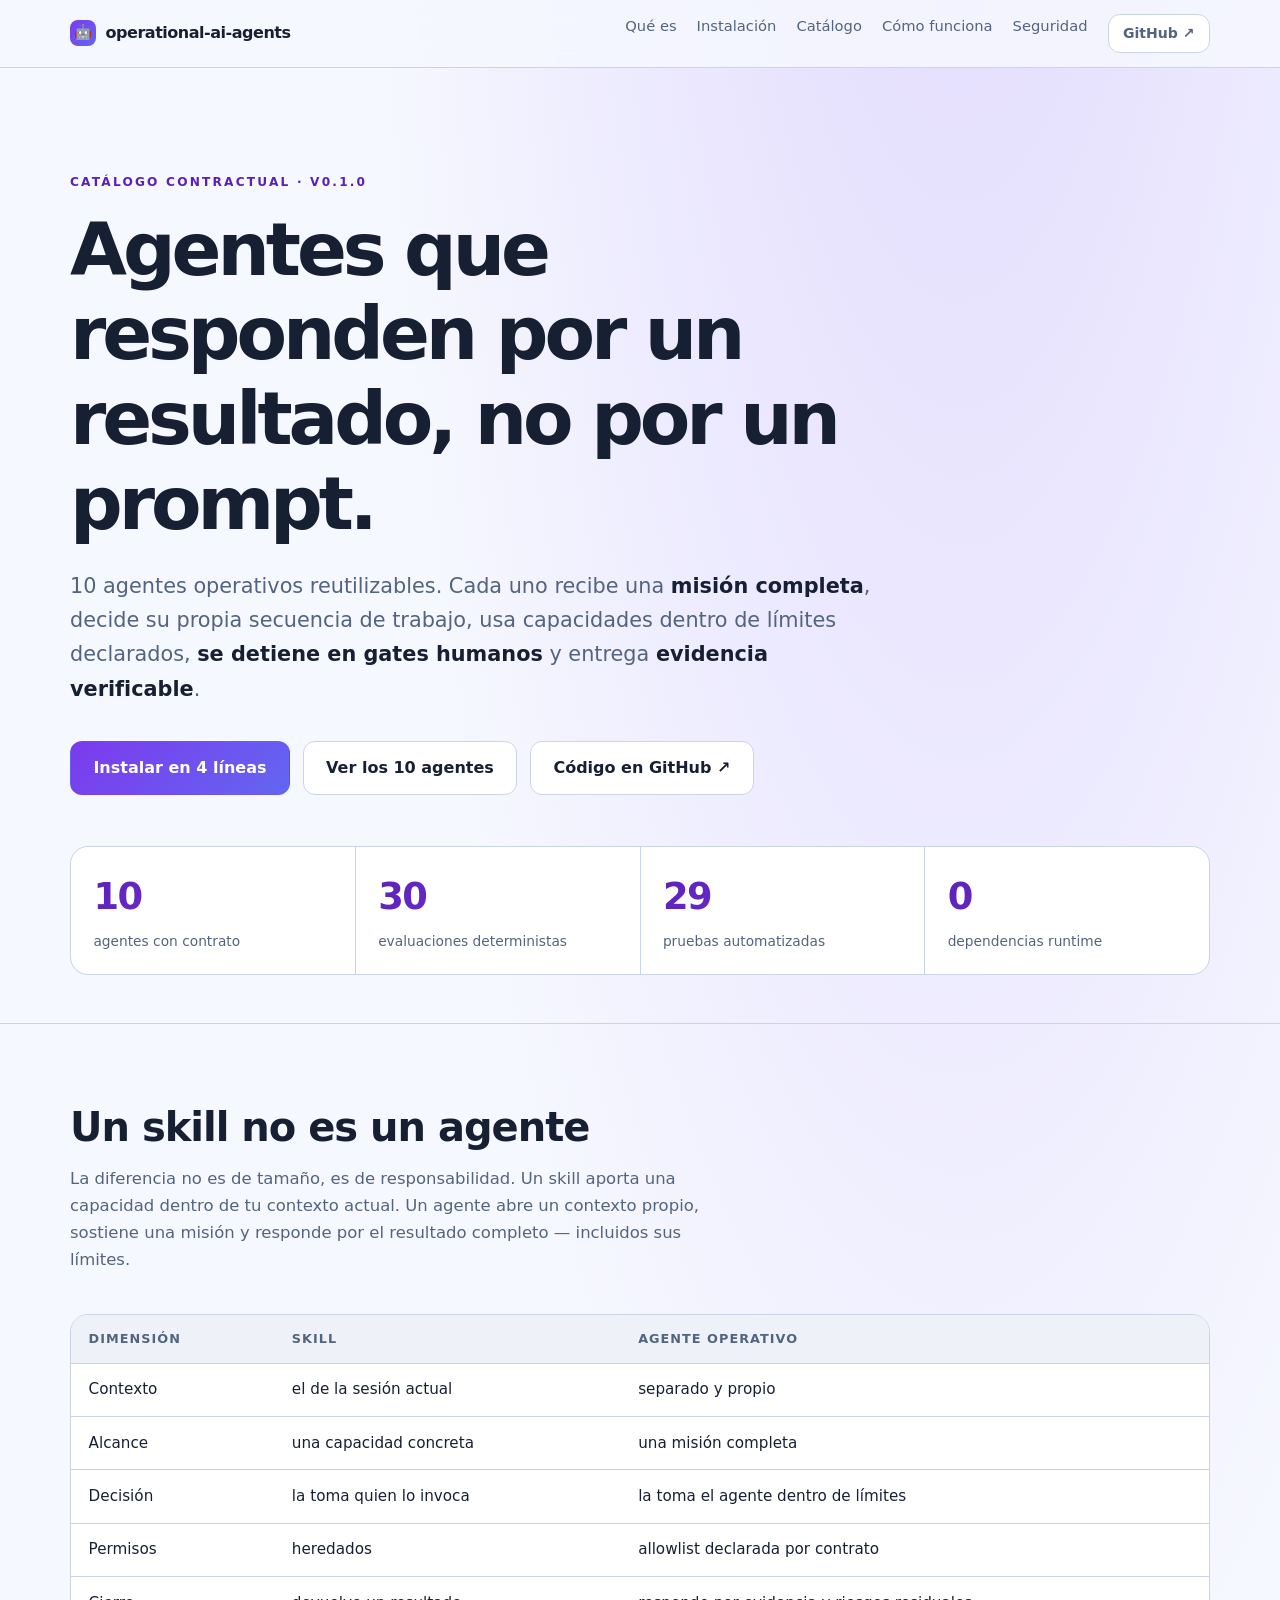
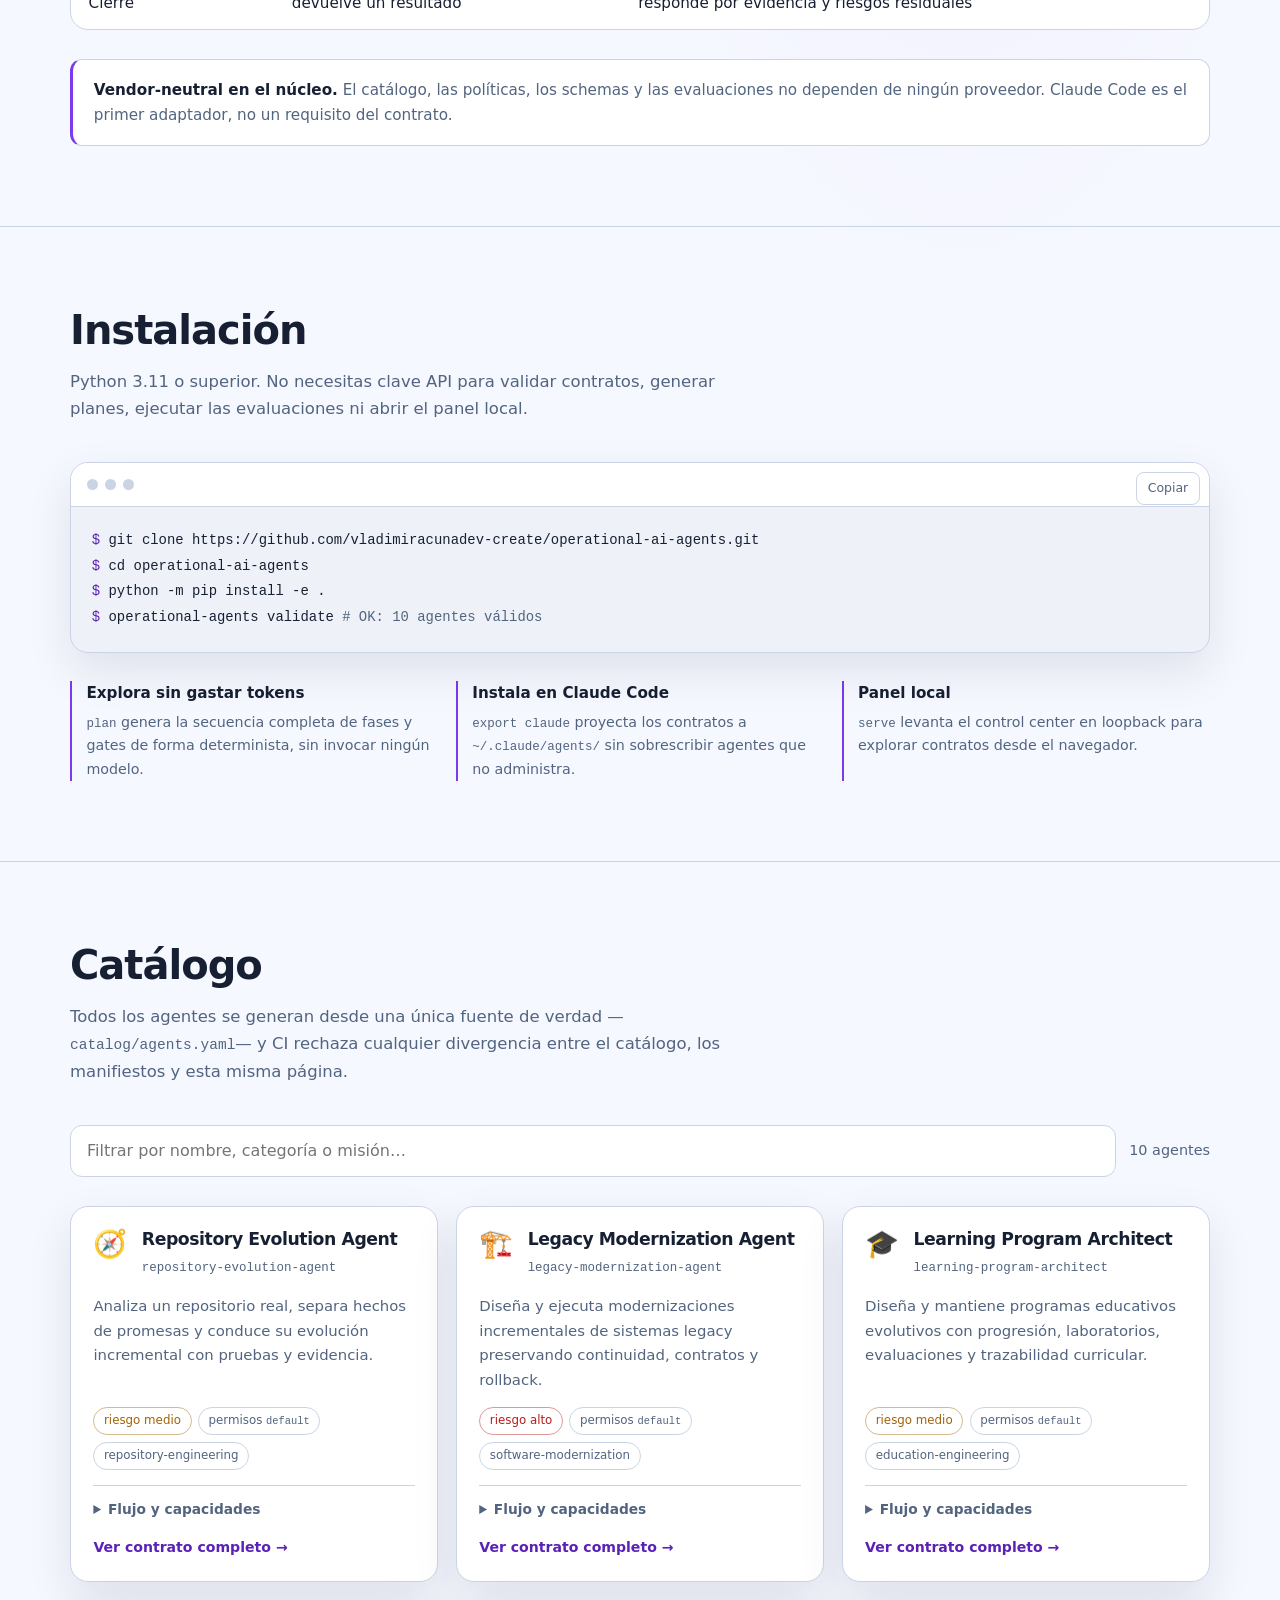
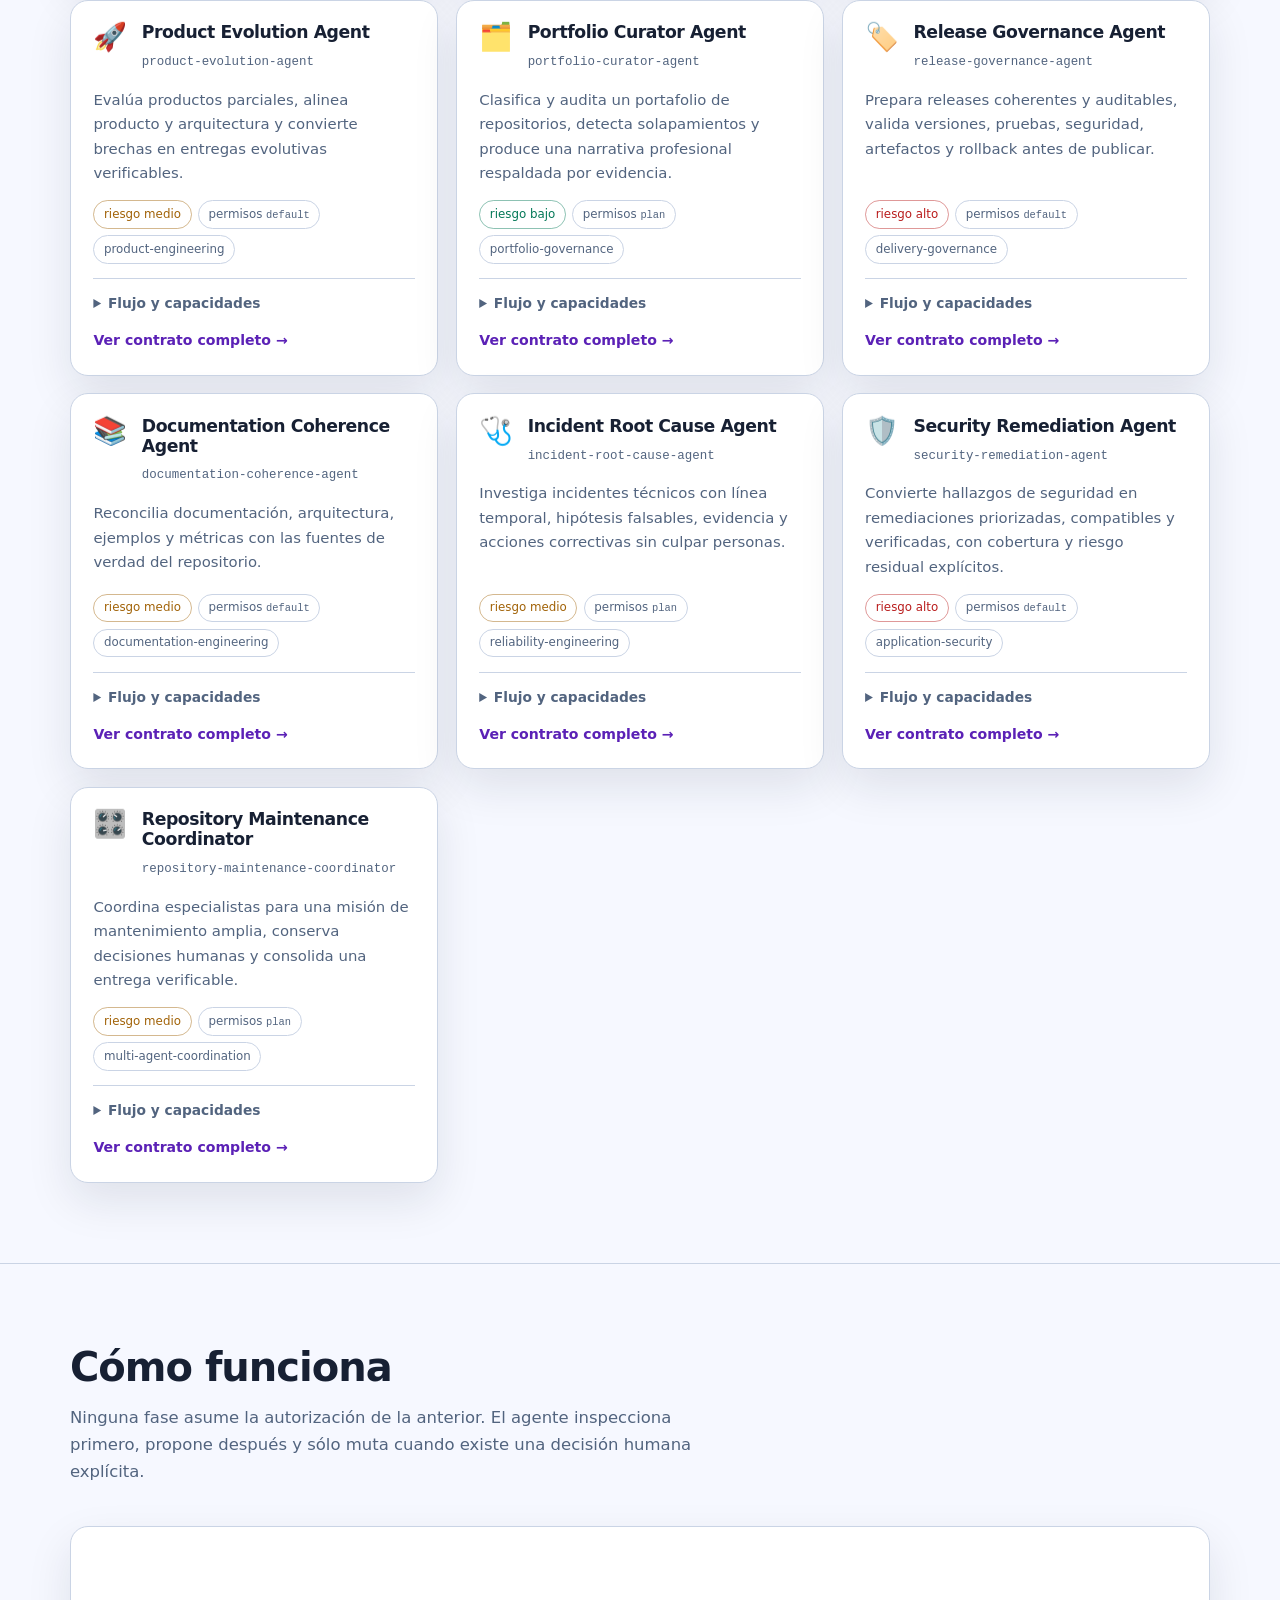
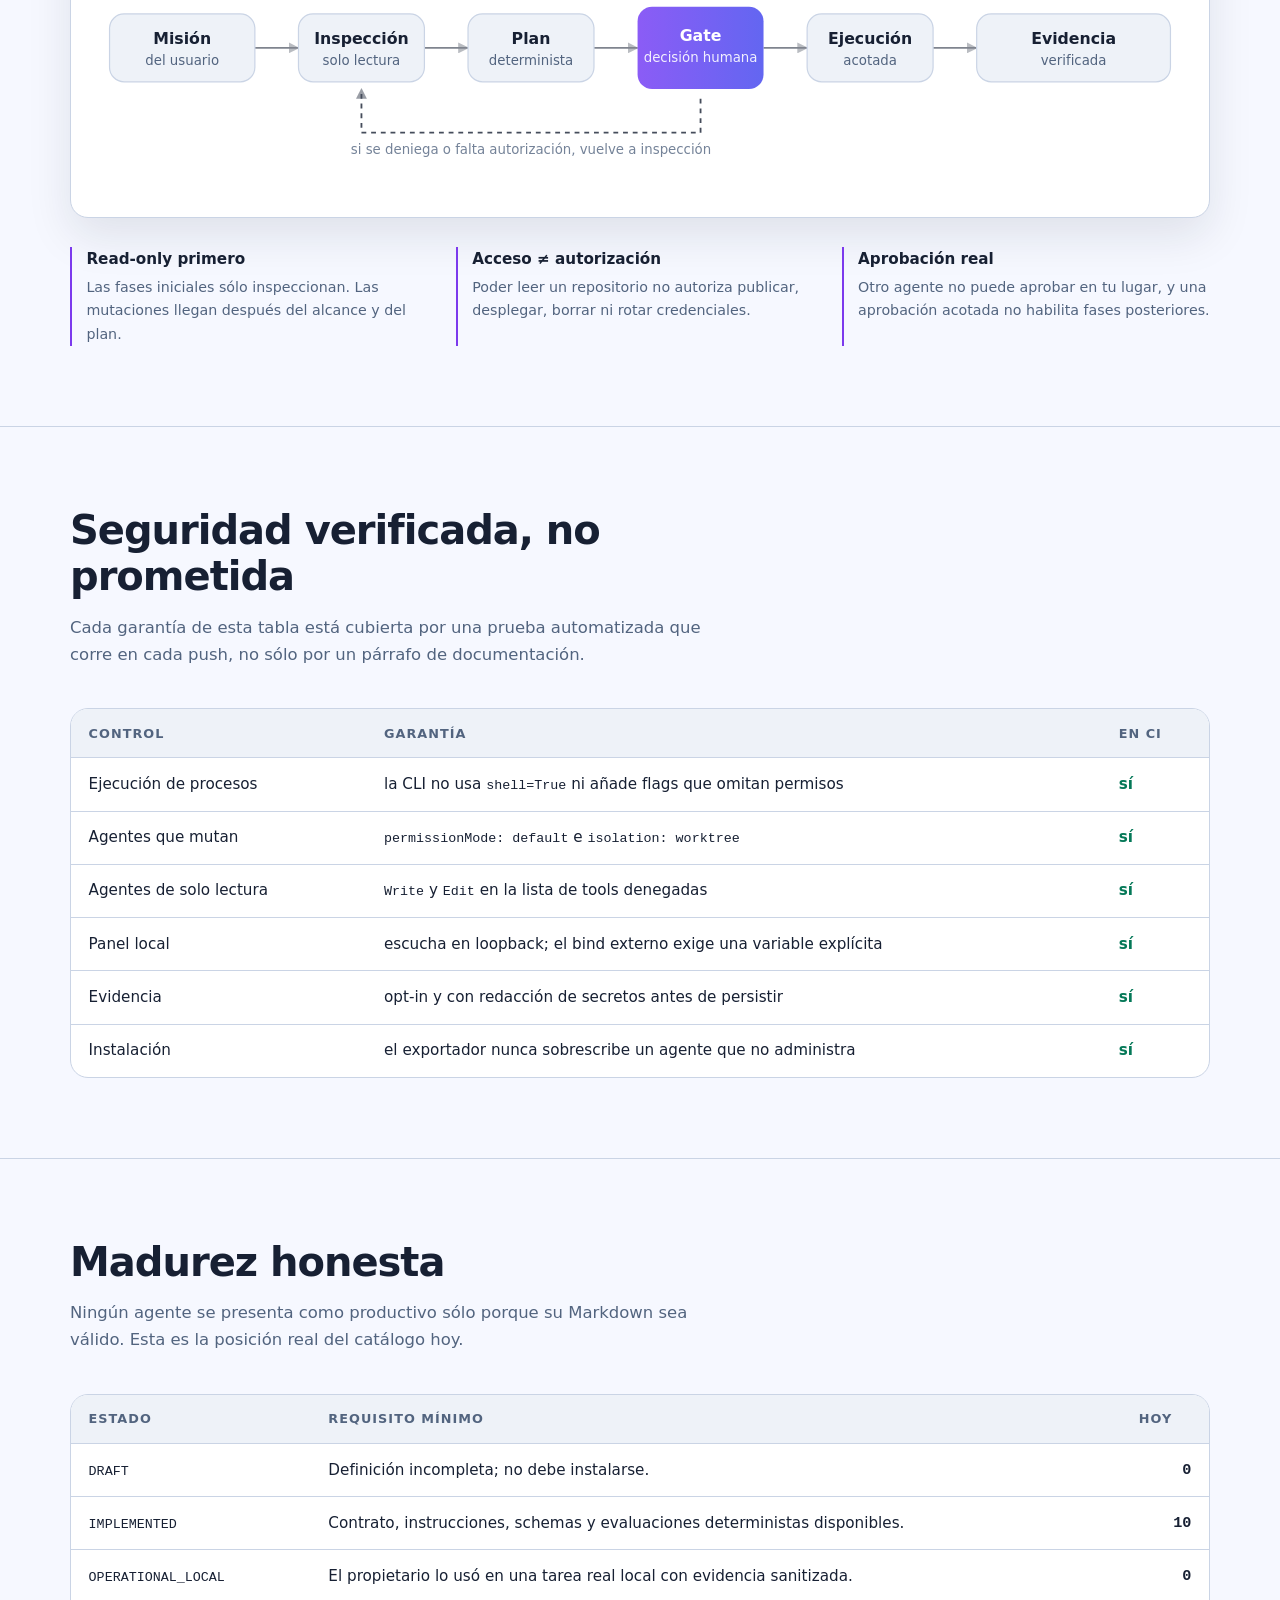
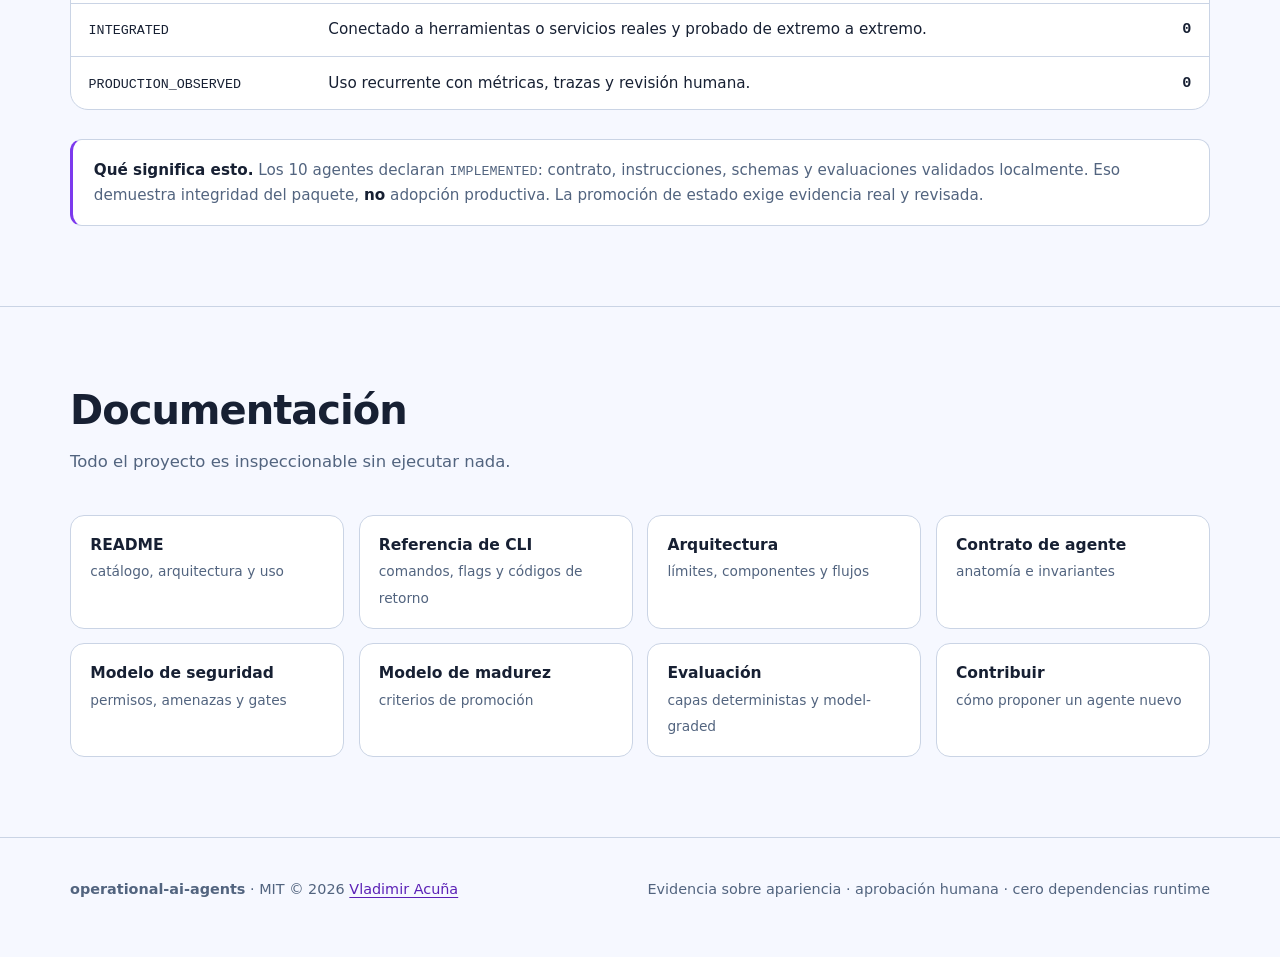
==== site/index.html @ 42898a73 "feat: landing page generada desde el catálogo y publicada en Pages La página se deriva de catalog/ag" ====
<!doctype html>
<html lang="es">
<head>
<meta charset="utf-8">
<meta name="viewport" content="width=device-width,initial-scale=1">
<meta name="color-scheme" content="dark light">
<title>Operational AI Agents · agentes operativos con evidencia verificable</title>
<meta name="description" content="Colección de 10 agentes operativos reutilizables: reciben una misión completa, respetan gates humanos y entregan evidencia verificable. Contratos versionados y adaptador para Claude Code.">
<link rel="canonical" href="https://vladimiracunadev-create.github.io/operational-ai-agents/">
<link rel="icon" href="data:image/svg+xml,%3Csvg xmlns='http://www.w3.org/2000/svg' viewBox='0 0 32 32'%3E%3Crect width='32' height='32' rx='8' fill='%238b5cf6'/%3E%3Crect x='8' y='11' width='16' height='12' rx='3' fill='%23fff'/%3E%3Ccircle cx='13' cy='17' r='1.8' fill='%238b5cf6'/%3E%3Ccircle cx='19' cy='17' r='1.8' fill='%238b5cf6'/%3E%3Crect x='15' y='6' width='2' height='5' rx='1' fill='%23fff'/%3E%3C/svg%3E">
<meta property="og:type" content="website">
<meta property="og:title" content="Operational AI Agents">
<meta property="og:description" content="10 agentes operativos que reciben una misión completa, respetan gates humanos y entregan evidencia verificable.">
<meta property="og:url" content="https://vladimiracunadev-create.github.io/operational-ai-agents/">
<meta name="twitter:card" content="summary_large_image">
<!-- Página generada por `operational-agents sync` desde catalog/agents.yaml. No editar a mano. -->
<style>
*,*::before,*::after{box-sizing:border-box}
:root{
  --bg:#07101f; --bg-soft:#0b1527; --panel:#111c31; --line:#2a3c5c;
  --text:#e8ecf5; --muted:#9badc8; --accent:#8b5cf6; --accent-soft:#c4b5fd;
  --ok:#34d399; --warn:#fbbf24; --danger:#f87171;
  --radius:18px; --shadow:0 20px 55px rgba(0,0,0,.28);
  --font:Inter,ui-sans-serif,system-ui,-apple-system,"Segoe UI",Roboto,sans-serif;
  --mono:ui-monospace,SFMono-Regular,"SF Mono",Menlo,Consolas,monospace;
}
@media (prefers-color-scheme:light){
  :root{
    --bg:#f6f8ff; --bg-soft:#eef2f8; --panel:#fff; --line:#cad4e5;
    --text:#172033; --muted:#52647f; --accent:#7c3aed; --accent-soft:#5b21b6;
    --ok:#047857; --warn:#a16207; --danger:#b91c1c;
    --shadow:0 18px 45px rgba(23,32,51,.10);
  }
}
html{scroll-behavior:smooth}
body{
  margin:0; font-family:var(--font); color:var(--text); line-height:1.65;
  background:radial-gradient(ellipse 80% 60% at 75% -10%,rgba(139,92,246,.22),transparent 60%),var(--bg);
  -webkit-font-smoothing:antialiased;
}
.wrap{width:min(1140px,92vw);margin-inline:auto}
a{color:var(--accent-soft);text-decoration-thickness:1px;text-underline-offset:3px}
code{font-family:var(--mono);font-size:.88em}
h1,h2,h3{line-height:1.15;letter-spacing:-.025em;margin:0}
:focus-visible{outline:2px solid var(--accent);outline-offset:3px;border-radius:6px}
.skip{position:absolute;left:-9999px}
.skip:focus{left:1rem;top:1rem;z-index:99;background:var(--panel);padding:.7rem 1rem;border-radius:10px;border:1px solid var(--line)}

/* ---------- nav ---------- */
.nav{position:sticky;top:0;z-index:20;backdrop-filter:blur(12px);
  background:color-mix(in srgb,var(--bg) 82%,transparent);border-bottom:1px solid var(--line)}
.nav__in{display:flex;align-items:center;gap:1.5rem;padding:.85rem 0}
.nav__brand{display:flex;align-items:center;gap:.6rem;font-weight:800;letter-spacing:-.03em;color:var(--text);text-decoration:none}
.nav__dot{width:26px;height:26px;border-radius:8px;background:linear-gradient(135deg,var(--accent),#6366f1);
  display:grid;place-items:center;font-size:.9rem}
.nav__links{display:flex;gap:1.25rem;margin-left:auto;font-size:.92rem;flex-wrap:wrap}
.nav__links a{color:var(--muted);text-decoration:none}
.nav__links a:hover{color:var(--text)}
@media(max-width:720px){.nav__links a:not(.btn--sm){display:none}}

/* ---------- hero ---------- */
.hero{padding:clamp(3rem,9vw,6.5rem) 0 3rem}
.eyebrow{color:var(--accent-soft);font-weight:800;letter-spacing:.18em;font-size:.76rem;text-transform:uppercase;margin:0 0 1rem}
.hero h1{font-size:clamp(2.4rem,6.5vw,4.6rem);font-weight:850;letter-spacing:-.055em;max-width:16ch}
.hero__lead{font-size:clamp(1.05rem,2.2vw,1.3rem);color:var(--muted);max-width:62ch;margin:1.4rem 0 0}
.hero__lead strong{color:var(--text);font-weight:650}
.cta{display:flex;gap:.8rem;flex-wrap:wrap;margin:2.2rem 0 0}
.btn{display:inline-flex;align-items:center;gap:.5rem;padding:.8rem 1.4rem;border-radius:12px;
  font-weight:700;text-decoration:none;border:1px solid transparent;transition:transform .15s,filter .15s}
.btn:hover{transform:translateY(-2px)}
.btn--primary{background:linear-gradient(135deg,var(--accent),#6366f1);color:#fff}
.btn--ghost{border-color:var(--line);color:var(--text);background:var(--panel)}
.btn--sm{padding:.45rem .9rem;font-size:.88rem}
.stats{display:grid;grid-template-columns:repeat(auto-fit,minmax(140px,1fr));gap:1px;margin:3.2rem 0 0;
  background:var(--line);border:1px solid var(--line);border-radius:var(--radius);overflow:hidden}
.stat{background:var(--panel);padding:1.25rem 1.4rem}
.stat b{display:block;font-size:clamp(1.7rem,4vw,2.3rem);font-weight:850;letter-spacing:-.04em;
  background:linear-gradient(135deg,var(--accent-soft),var(--accent));-webkit-background-clip:text;background-clip:text;color:transparent}
.stat span{color:var(--muted);font-size:.86rem}

/* ---------- secciones ---------- */
section{padding:clamp(3rem,7vw,5rem) 0;scroll-margin-top:70px}
.sec-head{max-width:64ch;margin:0 0 2.5rem}
.sec-head h2{font-size:clamp(1.7rem,3.6vw,2.5rem);font-weight:800}
.sec-head p{color:var(--muted);margin:.9rem 0 0;font-size:1.03rem}
.rule{border:0;border-top:1px solid var(--line);margin:0}

/* ---------- terminal ---------- */
.term{border:1px solid var(--line);border-radius:var(--radius);overflow:hidden;background:var(--bg-soft);box-shadow:var(--shadow)}
.term__bar{display:flex;align-items:center;gap:.45rem;padding:.7rem 1rem;border-bottom:1px solid var(--line);background:var(--panel)}
.term__bar i{width:11px;height:11px;border-radius:50%;background:var(--line)}
.term__bar span{margin-left:auto;color:var(--muted);font-size:.78rem;font-family:var(--mono)}
.term pre{margin:0;padding:1.3rem;overflow-x:auto;font-family:var(--mono);font-size:.87rem;line-height:1.85}
.term .p{color:var(--accent-soft);user-select:none}
.term .c{color:var(--muted)}
.copy{position:absolute;top:.6rem;right:.6rem}
.term-wrap{position:relative}
.copy button{font:inherit;font-size:.78rem;padding:.35rem .7rem;border-radius:8px;cursor:pointer;
  border:1px solid var(--line);background:var(--panel);color:var(--muted)}
.copy button:hover{color:var(--text)}

/* ---------- comparativa ---------- */
.table-wrap{overflow-x:auto;border:1px solid var(--line);border-radius:var(--radius);background:var(--panel)}
table{border-collapse:collapse;width:100%;min-width:560px}
th,td{text-align:left;padding:.85rem 1.1rem;border-bottom:1px solid var(--line);font-size:.95rem}
thead th{background:var(--bg-soft);font-size:.8rem;text-transform:uppercase;letter-spacing:.08em;color:var(--muted)}
tbody tr:last-child td{border-bottom:0}
td.num{text-align:right;font-family:var(--mono);font-weight:700}
.yes{color:var(--ok);font-weight:700}

/* ---------- catálogo ---------- */
.filter{display:flex;gap:.8rem;align-items:center;flex-wrap:wrap;margin:0 0 1.8rem}
.filter input{font:inherit;flex:1;min-width:240px;padding:.75rem 1rem;border-radius:12px;
  border:1px solid var(--line);background:var(--panel);color:var(--text)}
.filter output{color:var(--muted);font-size:.9rem}
.grid{display:grid;grid-template-columns:repeat(auto-fill,minmax(330px,1fr));gap:1.1rem}
.card{border:1px solid var(--line);border-radius:var(--radius);padding:1.4rem;background:var(--panel);
  box-shadow:var(--shadow);display:flex;flex-direction:column;gap:.9rem;transition:transform .18s,border-color .18s}
.card:hover{transform:translateY(-3px);border-color:var(--accent)}
.card[hidden]{display:none}
.card__head{display:flex;gap:.9rem;align-items:flex-start}
.card__icon{font-size:1.7rem;line-height:1}
.card h3{font-size:1.08rem;font-weight:750}
.card__id{margin:.25rem 0 0}
.card__id code{color:var(--muted);font-size:.78rem}
.card__mission{margin:0;color:var(--muted);font-size:.93rem;flex:1}
.chips{display:flex;flex-wrap:wrap;gap:.4rem;list-style:none;padding:0;margin:0}
.chip{font-size:.74rem;padding:.22rem .6rem;border-radius:999px;border:1px solid var(--line);color:var(--muted)}
.chip code{color:inherit}
.chip--risk-low{color:var(--ok);border-color:color-mix(in srgb,var(--ok) 45%,transparent)}
.chip--risk-medium{color:var(--warn);border-color:color-mix(in srgb,var(--warn) 45%,transparent)}
.chip--risk-high{color:var(--danger);border-color:color-mix(in srgb,var(--danger) 45%,transparent)}
details{border-top:1px solid var(--line);padding-top:.8rem}
summary{cursor:pointer;font-size:.86rem;color:var(--muted);font-weight:600}
summary:hover{color:var(--text)}
.detail-title{font-size:.72rem;text-transform:uppercase;letter-spacing:.09em;color:var(--muted);margin:.9rem 0 .35rem}
.phases{margin:0;padding-left:1.2rem;font-size:.85rem;color:var(--muted);columns:2;gap:1rem}
.gates{margin:0;padding-left:1.2rem;font-size:.85rem;color:var(--muted)}
.tools{margin:0;display:flex;flex-wrap:wrap;gap:.3rem}
.tools code{font-size:.75rem;padding:.15rem .45rem;border-radius:6px;background:var(--bg-soft);border:1px solid var(--line)}
.card__link{font-size:.88rem;font-weight:650;text-decoration:none;margin-top:auto}
.card__link:hover{text-decoration:underline}

/* ---------- flujo ---------- */
.flow{border:1px solid var(--line);border-radius:var(--radius);background:var(--panel);padding:1.5rem;overflow-x:auto;box-shadow:var(--shadow)}
.flow svg{display:block;width:100%;min-width:640px;height:auto}
.flow-legend{display:grid;grid-template-columns:repeat(auto-fit,minmax(230px,1fr));gap:1.1rem;margin:1.8rem 0 0}
.flow-legend div{border-left:2px solid var(--accent);padding-left:.9rem}
.flow-legend b{display:block;font-size:.95rem}
.flow-legend p{margin:.25rem 0 0;color:var(--muted);font-size:.89rem}

/* ---------- notas ---------- */
.note{border:1px solid var(--line);border-left:3px solid var(--accent);border-radius:12px;
  background:var(--panel);padding:1.1rem 1.3rem;margin:1.8rem 0 0;color:var(--muted);font-size:.95rem}
.note b{color:var(--text)}

/* ---------- docs ---------- */
.links{display:grid;grid-template-columns:repeat(auto-fill,minmax(255px,1fr));gap:.9rem}
.links a{display:block;border:1px solid var(--line);border-radius:14px;padding:1.05rem 1.2rem;
  background:var(--panel);text-decoration:none;color:var(--text);transition:border-color .18s,transform .18s}
.links a:hover{border-color:var(--accent);transform:translateY(-2px)}
.links b{display:block;font-size:.97rem}
.links span{color:var(--muted);font-size:.86rem}

/* ---------- footer ---------- */
footer{border-top:1px solid var(--line);padding:2.5rem 0 3.5rem;color:var(--muted);font-size:.9rem}
.foot{display:flex;justify-content:space-between;gap:1.5rem;flex-wrap:wrap;align-items:center}
@media (prefers-reduced-motion:reduce){*{transition:none!important;scroll-behavior:auto!important}}
</style>
</head>
<body>
<a class="skip" href="#catalogo">Saltar al catálogo</a>

<nav class="nav">
  <div class="wrap nav__in">
    <a class="nav__brand" href="#top"><span class="nav__dot" aria-hidden="true">🤖</span> operational-ai-agents</a>
    <div class="nav__links">
      <a href="#que-es">Qué es</a>
      <a href="#instalacion">Instalación</a>
      <a href="#catalogo">Catálogo</a>
      <a href="#como-funciona">Cómo funciona</a>
      <a href="#seguridad">Seguridad</a>
      <a class="btn btn--ghost btn--sm" href="https://github.com/vladimiracunadev-create/operational-ai-agents">GitHub ↗</a>
    </div>
  </div>
</nav>

<header class="hero wrap" id="top">
  <p class="eyebrow">Catálogo contractual · v0.1.0</p>
  <h1>Agentes que responden por un resultado, no por un prompt.</h1>
  <p class="hero__lead">
    10 agentes operativos reutilizables. Cada uno recibe una <strong>misión completa</strong>,
    decide su propia secuencia de trabajo, usa capacidades dentro de límites declarados,
    <strong>se detiene en gates humanos</strong> y entrega <strong>evidencia verificable</strong>.
  </p>
  <div class="cta">
    <a class="btn btn--primary" href="#instalacion">Instalar en 4 líneas</a>
    <a class="btn btn--ghost" href="#catalogo">Ver los 10 agentes</a>
    <a class="btn btn--ghost" href="https://github.com/vladimiracunadev-create/operational-ai-agents">Código en GitHub ↗</a>
  </div>
  <div class="stats">
    <div class="stat"><b>10</b><span>agentes con contrato</span></div>
    <div class="stat"><b>30</b><span>evaluaciones deterministas</span></div>
    <div class="stat"><b>29</b><span>pruebas automatizadas</span></div>
    <div class="stat"><b>0</b><span>dependencias runtime</span></div>
  </div>
</header>

<hr class="rule">

<section id="que-es" class="wrap">
  <div class="sec-head">
    <h2>Un skill no es un agente</h2>
    <p>
      La diferencia no es de tamaño, es de responsabilidad. Un skill aporta una capacidad dentro
      de tu contexto actual. Un agente abre un contexto propio, sostiene una misión y responde
      por el resultado completo — incluidos sus límites.
    </p>
  </div>
  <div class="table-wrap">
    <table>
      <thead><tr><th>Dimensión</th><th>Skill</th><th>Agente operativo</th></tr></thead>
      <tbody>
        <tr><td>Contexto</td><td>el de la sesión actual</td><td>separado y propio</td></tr>
        <tr><td>Alcance</td><td>una capacidad concreta</td><td>una misión completa</td></tr>
        <tr><td>Decisión</td><td>la toma quien lo invoca</td><td>la toma el agente dentro de límites</td></tr>
        <tr><td>Permisos</td><td>heredados</td><td>allowlist declarada por contrato</td></tr>
        <tr><td>Cierre</td><td>devuelve un resultado</td><td>responde por evidencia y riesgos residuales</td></tr>
      </tbody>
    </table>
  </div>
  <p class="note">
    <b>Vendor-neutral en el núcleo.</b> El catálogo, las políticas, los schemas y las evaluaciones
    no dependen de ningún proveedor. Claude Code es el primer adaptador, no un requisito del contrato.
  </p>
</section>

<hr class="rule">

<section id="instalacion" class="wrap">
  <div class="sec-head">
    <h2>Instalación</h2>
    <p>Python 3.11 o superior. No necesitas clave API para validar contratos, generar planes,
       ejecutar las evaluaciones ni abrir el panel local.</p>
  </div>
  <div class="term-wrap">
    <div class="copy"><button type="button" id="copy-install">Copiar</button></div>
    <div class="term">
      <div class="term__bar"><i></i><i></i><i></i><span>bash</span></div>
<pre id="install-code"><span class="p">$</span> git clone https://github.com/vladimiracunadev-create/operational-ai-agents.git
<span class="p">$</span> cd operational-ai-agents
<span class="p">$</span> python -m pip install -e .
<span class="p">$</span> operational-agents validate <span class="c"># OK: 10 agentes válidos</span></pre>
    </div>
  </div>
  <div class="flow-legend">
    <div><b>Explora sin gastar tokens</b><p><code>plan</code> genera la secuencia completa de fases y gates de forma determinista, sin invocar ningún modelo.</p></div>
    <div><b>Instala en Claude Code</b><p><code>export claude</code> proyecta los contratos a <code>~/.claude/agents/</code> sin sobrescribir agentes que no administra.</p></div>
    <div><b>Panel local</b><p><code>serve</code> levanta el control center en loopback para explorar contratos desde el navegador.</p></div>
  </div>
</section>

<hr class="rule">

<section id="catalogo" class="wrap">
  <div class="sec-head">
    <h2>Catálogo</h2>
    <p>Todos los agentes se generan desde una única fuente de verdad —<code>catalog/agents.yaml</code>—
       y CI rechaza cualquier divergencia entre el catálogo, los manifiestos y esta misma página.</p>
  </div>
  <div class="filter">
    <label class="skip" for="q">Filtrar agentes</label>
    <input id="q" type="search" placeholder="Filtrar por nombre, categoría o misión…" autocomplete="off">
    <output id="count" for="q">10 agentes</output>
  </div>
  <div class="grid" id="grid">
        <article class="card" data-search="repository evolution agent repository-evolution-agent repository-engineering analiza un repositorio real, separa hechos de promesas y conduce su evolución incremental con pruebas y evidencia.">
          <header class="card__head">
            <span class="card__icon" aria-hidden="true">🧭</span>
            <div>
              <h3>Repository Evolution Agent</h3>
              <p class="card__id"><code>repository-evolution-agent</code></p>
            </div>
          </header>
          <p class="card__mission">Analiza un repositorio real, separa hechos de promesas y conduce su evolución incremental con pruebas y evidencia.</p>
          <ul class="chips">
            <li class="chip chip--risk-medium">riesgo medio</li>
            <li class="chip">permisos <code>default</code></li>
            <li class="chip">repository-engineering</li>
          </ul>
          <details>
            <summary>Flujo y capacidades</summary>
            <p class="detail-title">Fases</p>
            <ol class="phases"><li>scope</li><li>inventory</li><li>truth map</li><li>gap analysis</li><li>plan</li><li>approval</li><li>implementation</li><li>verification</li><li>handoff</li></ol>
            <p class="detail-title">Tools</p>
            <p class="tools"><code>Read</code><code>Glob</code><code>Grep</code><code>Bash</code><code>Edit</code><code>Write</code><code>Skill</code></p>
            <p class="detail-title">Se detiene y pregunta antes de</p>
            <ul class="gates"><li>scope_expansion</li><li>destructive_change</li><li>external_publish</li><li>credential_or_paid_service</li></ul>
          </details>
          <a class="card__link" href="https://github.com/vladimiracunadev-create/operational-ai-agents/blob/main/agents/repository-evolution-agent/README.md">
            Ver contrato completo <span aria-hidden="true">→</span>
          </a>
        </article>
        <article class="card" data-search="legacy modernization agent legacy-modernization-agent software-modernization diseña y ejecuta modernizaciones incrementales de sistemas legacy preservando continuidad, contratos y rollback.">
          <header class="card__head">
            <span class="card__icon" aria-hidden="true">🏗️</span>
            <div>
              <h3>Legacy Modernization Agent</h3>
              <p class="card__id"><code>legacy-modernization-agent</code></p>
            </div>
          </header>
          <p class="card__mission">Diseña y ejecuta modernizaciones incrementales de sistemas legacy preservando continuidad, contratos y rollback.</p>
          <ul class="chips">
            <li class="chip chip--risk-high">riesgo alto</li>
            <li class="chip">permisos <code>default</code></li>
            <li class="chip">software-modernization</li>
          </ul>
          <details>
            <summary>Flujo y capacidades</summary>
            <p class="detail-title">Fases</p>
            <ol class="phases"><li>scope</li><li>system map</li><li>contract baseline</li><li>risk analysis</li><li>migration slices</li><li>approval</li><li>implementation</li><li>compatibility verification</li><li>rollback handoff</li></ol>
            <p class="detail-title">Tools</p>
            <p class="tools"><code>Read</code><code>Glob</code><code>Grep</code><code>Bash</code><code>Edit</code><code>Write</code><code>Skill</code></p>
            <p class="detail-title">Se detiene y pregunta antes de</p>
            <ul class="gates"><li>data_migration</li><li>contract_break</li><li>production_cutover</li><li>dependency_removal</li></ul>
          </details>
          <a class="card__link" href="https://github.com/vladimiracunadev-create/operational-ai-agents/blob/main/agents/legacy-modernization-agent/README.md">
            Ver contrato completo <span aria-hidden="true">→</span>
          </a>
        </article>
        <article class="card" data-search="learning program architect learning-program-architect education-engineering diseña y mantiene programas educativos evolutivos con progresión, laboratorios, evaluaciones y trazabilidad curricular.">
          <header class="card__head">
            <span class="card__icon" aria-hidden="true">🎓</span>
            <div>
              <h3>Learning Program Architect</h3>
              <p class="card__id"><code>learning-program-architect</code></p>
            </div>
          </header>
          <p class="card__mission">Diseña y mantiene programas educativos evolutivos con progresión, laboratorios, evaluaciones y trazabilidad curricular.</p>
          <ul class="chips">
            <li class="chip chip--risk-medium">riesgo medio</li>
            <li class="chip">permisos <code>default</code></li>
            <li class="chip">education-engineering</li>
          </ul>
          <details>
            <summary>Flujo y capacidades</summary>
            <p class="detail-title">Fases</p>
            <ol class="phases"><li>audience</li><li>outcomes</li><li>prerequisites</li><li>curriculum map</li><li>content production</li><li>assessment design</li><li>technical validation</li><li>accessibility</li><li>release</li></ol>
            <p class="detail-title">Tools</p>
            <p class="tools"><code>Read</code><code>Glob</code><code>Grep</code><code>Bash</code><code>Edit</code><code>Write</code><code>Skill</code><code>WebSearch</code><code>WebFetch</code></p>
            <p class="detail-title">Se detiene y pregunta antes de</p>
            <ul class="gates"><li>scope_or_duration_change</li><li>licensed_dataset</li><li>paid_dependency</li><li>publication</li></ul>
          </details>
          <a class="card__link" href="https://github.com/vladimiracunadev-create/operational-ai-agents/blob/main/agents/learning-program-architect/README.md">
            Ver contrato completo <span aria-hidden="true">→</span>
          </a>
        </article>
        <article class="card" data-search="product evolution agent product-evolution-agent product-engineering evalúa productos parciales, alinea producto y arquitectura y convierte brechas en entregas evolutivas verificables.">
          <header class="card__head">
            <span class="card__icon" aria-hidden="true">🚀</span>
            <div>
              <h3>Product Evolution Agent</h3>
              <p class="card__id"><code>product-evolution-agent</code></p>
            </div>
          </header>
          <p class="card__mission">Evalúa productos parciales, alinea producto y arquitectura y convierte brechas en entregas evolutivas verificables.</p>
          <ul class="chips">
            <li class="chip chip--risk-medium">riesgo medio</li>
            <li class="chip">permisos <code>default</code></li>
            <li class="chip">product-engineering</li>
          </ul>
          <details>
            <summary>Flujo y capacidades</summary>
            <p class="detail-title">Fases</p>
            <ol class="phases"><li>product intent</li><li>implemented state</li><li>user journeys</li><li>gap map</li><li>prioritization</li><li>approval</li><li>increment</li><li>acceptance</li><li>roadmap update</li></ol>
            <p class="detail-title">Tools</p>
            <p class="tools"><code>Read</code><code>Glob</code><code>Grep</code><code>Bash</code><code>Edit</code><code>Write</code><code>Skill</code><code>WebSearch</code><code>WebFetch</code></p>
            <p class="detail-title">Se detiene y pregunta antes de</p>
            <ul class="gates"><li>scope_expansion</li><li>breaking_change</li><li>external_integration</li><li>release</li></ul>
          </details>
          <a class="card__link" href="https://github.com/vladimiracunadev-create/operational-ai-agents/blob/main/agents/product-evolution-agent/README.md">
            Ver contrato completo <span aria-hidden="true">→</span>
          </a>
        </article>
        <article class="card" data-search="portfolio curator agent portfolio-curator-agent portfolio-governance clasifica y audita un portafolio de repositorios, detecta solapamientos y produce una narrativa profesional respaldada por evidencia.">
          <header class="card__head">
            <span class="card__icon" aria-hidden="true">🗂️</span>
            <div>
              <h3>Portfolio Curator Agent</h3>
              <p class="card__id"><code>portfolio-curator-agent</code></p>
            </div>
          </header>
          <p class="card__mission">Clasifica y audita un portafolio de repositorios, detecta solapamientos y produce una narrativa profesional respaldada por evidencia.</p>
          <ul class="chips">
            <li class="chip chip--risk-low">riesgo bajo</li>
            <li class="chip">permisos <code>plan</code></li>
            <li class="chip">portfolio-governance</li>
          </ul>
          <details>
            <summary>Flujo y capacidades</summary>
            <p class="detail-title">Fases</p>
            <ol class="phases"><li>scope</li><li>repository discovery</li><li>classification</li><li>evidence sampling</li><li>overlap analysis</li><li>maturity map</li><li>narrative</li><li>recommendations</li></ol>
            <p class="detail-title">Tools</p>
            <p class="tools"><code>Read</code><code>Glob</code><code>Grep</code><code>Bash</code><code>Skill</code><code>WebSearch</code><code>WebFetch</code></p>
            <p class="detail-title">Se detiene y pregunta antes de</p>
            <ul class="gates"><li>profile_edit</li><li>repository_archive</li><li>external_publication</li></ul>
          </details>
          <a class="card__link" href="https://github.com/vladimiracunadev-create/operational-ai-agents/blob/main/agents/portfolio-curator-agent/README.md">
            Ver contrato completo <span aria-hidden="true">→</span>
          </a>
        </article>
        <article class="card" data-search="release governance agent release-governance-agent delivery-governance prepara releases coherentes y auditables, valida versiones, pruebas, seguridad, artefactos y rollback antes de publicar.">
          <header class="card__head">
            <span class="card__icon" aria-hidden="true">🏷️</span>
            <div>
              <h3>Release Governance Agent</h3>
              <p class="card__id"><code>release-governance-agent</code></p>
            </div>
          </header>
          <p class="card__mission">Prepara releases coherentes y auditables, valida versiones, pruebas, seguridad, artefactos y rollback antes de publicar.</p>
          <ul class="chips">
            <li class="chip chip--risk-high">riesgo alto</li>
            <li class="chip">permisos <code>default</code></li>
            <li class="chip">delivery-governance</li>
          </ul>
          <details>
            <summary>Flujo y capacidades</summary>
            <p class="detail-title">Fases</p>
            <ol class="phases"><li>scope</li><li>change inventory</li><li>version decision</li><li>quality gates</li><li>artifact build</li><li>release candidate</li><li>approval</li><li>publish handoff</li><li>post release checks</li></ol>
            <p class="detail-title">Tools</p>
            <p class="tools"><code>Read</code><code>Glob</code><code>Grep</code><code>Bash</code><code>Edit</code><code>Write</code><code>Skill</code></p>
            <p class="detail-title">Se detiene y pregunta antes de</p>
            <ul class="gates"><li>version_change</li><li>tag_or_release_publish</li><li>registry_upload</li><li>production_deploy</li></ul>
          </details>
          <a class="card__link" href="https://github.com/vladimiracunadev-create/operational-ai-agents/blob/main/agents/release-governance-agent/README.md">
            Ver contrato completo <span aria-hidden="true">→</span>
          </a>
        </article>
        <article class="card" data-search="documentation coherence agent documentation-coherence-agent documentation-engineering reconcilia documentación, arquitectura, ejemplos y métricas con las fuentes de verdad del repositorio.">
          <header class="card__head">
            <span class="card__icon" aria-hidden="true">📚</span>
            <div>
              <h3>Documentation Coherence Agent</h3>
              <p class="card__id"><code>documentation-coherence-agent</code></p>
            </div>
          </header>
          <p class="card__mission">Reconcilia documentación, arquitectura, ejemplos y métricas con las fuentes de verdad del repositorio.</p>
          <ul class="chips">
            <li class="chip chip--risk-medium">riesgo medio</li>
            <li class="chip">permisos <code>default</code></li>
            <li class="chip">documentation-engineering</li>
          </ul>
          <details>
            <summary>Flujo y capacidades</summary>
            <p class="detail-title">Fases</p>
            <ol class="phases"><li>scope</li><li>claim extraction</li><li>source resolution</li><li>drift classification</li><li>repair plan</li><li>approval</li><li>documentation update</li><li>link and example verification</li><li>report</li></ol>
            <p class="detail-title">Tools</p>
            <p class="tools"><code>Read</code><code>Glob</code><code>Grep</code><code>Bash</code><code>Edit</code><code>Write</code><code>Skill</code></p>
            <p class="detail-title">Se detiene y pregunta antes de</p>
            <ul class="gates"><li>historical_rewrite</li><li>public_claim_change</li><li>generated_docs_overwrite</li></ul>
          </details>
          <a class="card__link" href="https://github.com/vladimiracunadev-create/operational-ai-agents/blob/main/agents/documentation-coherence-agent/README.md">
            Ver contrato completo <span aria-hidden="true">→</span>
          </a>
        </article>
        <article class="card" data-search="incident root cause agent incident-root-cause-agent reliability-engineering investiga incidentes técnicos con línea temporal, hipótesis falsables, evidencia y acciones correctivas sin culpar personas.">
          <header class="card__head">
            <span class="card__icon" aria-hidden="true">🩺</span>
            <div>
              <h3>Incident Root Cause Agent</h3>
              <p class="card__id"><code>incident-root-cause-agent</code></p>
            </div>
          </header>
          <p class="card__mission">Investiga incidentes técnicos con línea temporal, hipótesis falsables, evidencia y acciones correctivas sin culpar personas.</p>
          <ul class="chips">
            <li class="chip chip--risk-medium">riesgo medio</li>
            <li class="chip">permisos <code>plan</code></li>
            <li class="chip">reliability-engineering</li>
          </ul>
          <details>
            <summary>Flujo y capacidades</summary>
            <p class="detail-title">Fases</p>
            <ol class="phases"><li>safety</li><li>timeline</li><li>symptom baseline</li><li>evidence collection</li><li>hypotheses</li><li>discrimination tests</li><li>root causes</li><li>corrective actions</li><li>postmortem</li></ol>
            <p class="detail-title">Tools</p>
            <p class="tools"><code>Read</code><code>Glob</code><code>Grep</code><code>Bash</code><code>Skill</code></p>
            <p class="detail-title">Se detiene y pregunta antes de</p>
            <ul class="gates"><li>production_command</li><li>data_export</li><li>service_restart</li><li>configuration_change</li></ul>
          </details>
          <a class="card__link" href="https://github.com/vladimiracunadev-create/operational-ai-agents/blob/main/agents/incident-root-cause-agent/README.md">
            Ver contrato completo <span aria-hidden="true">→</span>
          </a>
        </article>
        <article class="card" data-search="security remediation agent security-remediation-agent application-security convierte hallazgos de seguridad en remediaciones priorizadas, compatibles y verificadas, con cobertura y riesgo residual explícitos.">
          <header class="card__head">
            <span class="card__icon" aria-hidden="true">🛡️</span>
            <div>
              <h3>Security Remediation Agent</h3>
              <p class="card__id"><code>security-remediation-agent</code></p>
            </div>
          </header>
          <p class="card__mission">Convierte hallazgos de seguridad en remediaciones priorizadas, compatibles y verificadas, con cobertura y riesgo residual explícitos.</p>
          <ul class="chips">
            <li class="chip chip--risk-high">riesgo alto</li>
            <li class="chip">permisos <code>default</code></li>
            <li class="chip">application-security</li>
          </ul>
          <details>
            <summary>Flujo y capacidades</summary>
            <p class="detail-title">Fases</p>
            <ol class="phases"><li>scope</li><li>asset and trust map</li><li>finding validation</li><li>exploitability</li><li>prioritization</li><li>remediation plan</li><li>approval</li><li>fix</li><li>verification</li><li>residual risk</li></ol>
            <p class="detail-title">Tools</p>
            <p class="tools"><code>Read</code><code>Glob</code><code>Grep</code><code>Bash</code><code>Edit</code><code>Write</code><code>Skill</code></p>
            <p class="detail-title">Se detiene y pregunta antes de</p>
            <ul class="gates"><li>credential_rotation</li><li>breaking_dependency_upgrade</li><li>security_control_disable</li><li>production_change</li></ul>
          </details>
          <a class="card__link" href="https://github.com/vladimiracunadev-create/operational-ai-agents/blob/main/agents/security-remediation-agent/README.md">
            Ver contrato completo <span aria-hidden="true">→</span>
          </a>
        </article>
        <article class="card" data-search="repository maintenance coordinator repository-maintenance-coordinator multi-agent-coordination coordina especialistas para una misión de mantenimiento amplia, conserva decisiones humanas y consolida una entrega verificable.">
          <header class="card__head">
            <span class="card__icon" aria-hidden="true">🎛️</span>
            <div>
              <h3>Repository Maintenance Coordinator</h3>
              <p class="card__id"><code>repository-maintenance-coordinator</code></p>
            </div>
          </header>
          <p class="card__mission">Coordina especialistas para una misión de mantenimiento amplia, conserva decisiones humanas y consolida una entrega verificable.</p>
          <ul class="chips">
            <li class="chip chip--risk-medium">riesgo medio</li>
            <li class="chip">permisos <code>plan</code></li>
            <li class="chip">multi-agent-coordination</li>
          </ul>
          <details>
            <summary>Flujo y capacidades</summary>
            <p class="detail-title">Fases</p>
            <ol class="phases"><li>mission</li><li>dependency map</li><li>specialist selection</li><li>delegation</li><li>evidence reconciliation</li><li>decision gates</li><li>integration plan</li><li>human approval</li><li>final handoff</li></ol>
            <p class="detail-title">Tools</p>
            <p class="tools"><code>Read</code><code>Glob</code><code>Grep</code><code>Bash</code><code>Skill</code><code>Agent(repository-evolution-agent, documentation-coherence-agent, security-remediation-agent, release-governance-agent, legacy-modernization-agent)</code></p>
            <p class="detail-title">Se detiene y pregunta antes de</p>
            <ul class="gates"><li>specialist_scope_expansion</li><li>mutation_start</li><li>external_publish</li><li>release_or_deploy</li></ul>
          </details>
          <a class="card__link" href="https://github.com/vladimiracunadev-create/operational-ai-agents/blob/main/agents/repository-maintenance-coordinator/README.md">
            Ver contrato completo <span aria-hidden="true">→</span>
          </a>
        </article>
  </div>
</section>

<hr class="rule">

<section id="como-funciona" class="wrap">
  <div class="sec-head">
    <h2>Cómo funciona</h2>
    <p>Ninguna fase asume la autorización de la anterior. El agente inspecciona primero,
       propone después y sólo muta cuando existe una decisión humana explícita.</p>
  </div>
  <div class="flow">
    <svg viewBox="0 0 900 200" role="img" aria-label="Flujo: objetivo, inspección, plan, gate humano, ejecución y evidencia verificada">
      <defs>
        <marker id="a" viewBox="0 0 10 10" refX="9" refY="5" markerWidth="6" markerHeight="6" orient="auto">
          <path d="M0 0 10 5 0 10z" fill="currentColor" opacity=".55"/>
        </marker>
        <linearGradient id="g" x1="0" y1="0" x2="1" y2="0">
          <stop offset="0%" stop-color="#8b5cf6"/><stop offset="100%" stop-color="#6366f1"/>
        </linearGradient>
      </defs>
      <g font-family="var(--font)" font-size="13" text-anchor="middle" color="currentColor">
        <g stroke="currentColor" stroke-width="1.5" marker-end="url(#a)" opacity=".55">
          <line x1="132" y1="80" x2="168" y2="80"/><line x1="272" y1="80" x2="308" y2="80"/>
          <line x1="412" y1="80" x2="448" y2="80"/><line x1="552" y1="80" x2="588" y2="80"/>
          <line x1="692" y1="80" x2="728" y2="80"/>
        </g>
        <g>
          <rect x="12" y="52" width="120" height="56" rx="12" fill="var(--bg-soft)" stroke="var(--line)"/>
          <text x="72" y="77" fill="currentColor" font-weight="700">Misión</text>
          <text x="72" y="94" fill="var(--muted)" font-size="11">del usuario</text>
        </g>
        <g>
          <rect x="168" y="52" width="104" height="56" rx="12" fill="var(--bg-soft)" stroke="var(--line)"/>
          <text x="220" y="77" fill="currentColor" font-weight="700">Inspección</text>
          <text x="220" y="94" fill="var(--muted)" font-size="11">solo lectura</text>
        </g>
        <g>
          <rect x="308" y="52" width="104" height="56" rx="12" fill="var(--bg-soft)" stroke="var(--line)"/>
          <text x="360" y="77" fill="currentColor" font-weight="700">Plan</text>
          <text x="360" y="94" fill="var(--muted)" font-size="11">determinista</text>
        </g>
        <g>
          <rect x="448" y="46" width="104" height="68" rx="12" fill="url(#g)" stroke="none"/>
          <text x="500" y="74" fill="#fff" font-weight="800">Gate</text>
          <text x="500" y="92" fill="#fff" font-size="11" opacity=".9">decisión humana</text>
        </g>
        <g>
          <rect x="588" y="52" width="104" height="56" rx="12" fill="var(--bg-soft)" stroke="var(--line)"/>
          <text x="640" y="77" fill="currentColor" font-weight="700">Ejecución</text>
          <text x="640" y="94" fill="var(--muted)" font-size="11">acotada</text>
        </g>
        <g>
          <rect x="728" y="52" width="160" height="56" rx="12" fill="var(--bg-soft)" stroke="var(--line)"/>
          <text x="808" y="77" fill="currentColor" font-weight="700">Evidencia</text>
          <text x="808" y="94" fill="var(--muted)" font-size="11">verificada</text>
        </g>
        <g opacity=".8">
          <path d="M500 122 L500 150 L220 150 L220 114" fill="none" stroke="currentColor"
                stroke-width="1.5" stroke-dasharray="4 4" marker-end="url(#a)"/>
          <text x="360" y="168" fill="var(--muted)" font-size="11">si se deniega o falta autorización, vuelve a inspección</text>
        </g>
      </g>
    </svg>
  </div>
  <div class="flow-legend">
    <div><b>Read-only primero</b><p>Las fases iniciales sólo inspeccionan. Las mutaciones llegan después del alcance y del plan.</p></div>
    <div><b>Acceso ≠ autorización</b><p>Poder leer un repositorio no autoriza publicar, desplegar, borrar ni rotar credenciales.</p></div>
    <div><b>Aprobación real</b><p>Otro agente no puede aprobar en tu lugar, y una aprobación acotada no habilita fases posteriores.</p></div>
  </div>
</section>

<hr class="rule">

<section id="seguridad" class="wrap">
  <div class="sec-head">
    <h2>Seguridad verificada, no prometida</h2>
    <p>Cada garantía de esta tabla está cubierta por una prueba automatizada que corre en cada push,
       no sólo por un párrafo de documentación.</p>
  </div>
  <div class="table-wrap">
    <table>
      <thead><tr><th>Control</th><th>Garantía</th><th>En CI</th></tr></thead>
      <tbody>
        <tr><td>Ejecución de procesos</td><td>la CLI no usa <code>shell=True</code> ni añade flags que omitan permisos</td><td class="yes">sí</td></tr>
        <tr><td>Agentes que mutan</td><td><code>permissionMode: default</code> e <code>isolation: worktree</code></td><td class="yes">sí</td></tr>
        <tr><td>Agentes de solo lectura</td><td><code>Write</code> y <code>Edit</code> en la lista de tools denegadas</td><td class="yes">sí</td></tr>
        <tr><td>Panel local</td><td>escucha en loopback; el bind externo exige una variable explícita</td><td class="yes">sí</td></tr>
        <tr><td>Evidencia</td><td>opt-in y con redacción de secretos antes de persistir</td><td class="yes">sí</td></tr>
        <tr><td>Instalación</td><td>el exportador nunca sobrescribe un agente que no administra</td><td class="yes">sí</td></tr>
      </tbody>
    </table>
  </div>
</section>

<hr class="rule">

<section id="madurez" class="wrap">
  <div class="sec-head">
    <h2>Madurez honesta</h2>
    <p>Ningún agente se presenta como productivo sólo porque su Markdown sea válido.
       Esta es la posición real del catálogo hoy.</p>
  </div>
  <div class="table-wrap">
    <table>
      <thead><tr><th>Estado</th><th>Requisito mínimo</th><th>Hoy</th></tr></thead>
      <tbody>
          <tr><td><code>DRAFT</code></td><td>Definición incompleta; no debe instalarse.</td><td class="num">0</td></tr>
          <tr><td><code>IMPLEMENTED</code></td><td>Contrato, instrucciones, schemas y evaluaciones deterministas disponibles.</td><td class="num">10</td></tr>
          <tr><td><code>OPERATIONAL_LOCAL</code></td><td>El propietario lo usó en una tarea real local con evidencia sanitizada.</td><td class="num">0</td></tr>
          <tr><td><code>INTEGRATED</code></td><td>Conectado a herramientas o servicios reales y probado de extremo a extremo.</td><td class="num">0</td></tr>
          <tr><td><code>PRODUCTION_OBSERVED</code></td><td>Uso recurrente con métricas, trazas y revisión humana.</td><td class="num">0</td></tr>
      </tbody>
    </table>
  </div>
  <p class="note">
    <b>Qué significa esto.</b> Los 10 agentes declaran <code>IMPLEMENTED</code>: contrato,
    instrucciones, schemas y evaluaciones validados localmente. Eso demuestra integridad del paquete,
    <b>no</b> adopción productiva. La promoción de estado exige evidencia real y revisada.
  </p>
</section>

<hr class="rule">

<section id="docs" class="wrap">
  <div class="sec-head">
    <h2>Documentación</h2>
    <p>Todo el proyecto es inspeccionable sin ejecutar nada.</p>
  </div>
  <div class="links">
    <a href="https://github.com/vladimiracunadev-create/operational-ai-agents#readme"><b>README</b><span>catálogo, arquitectura y uso</span></a>
    <a href="https://github.com/vladimiracunadev-create/operational-ai-agents/blob/main/docs/CLI.md"><b>Referencia de CLI</b><span>comandos, flags y códigos de retorno</span></a>
    <a href="https://github.com/vladimiracunadev-create/operational-ai-agents/blob/main/docs/ARCHITECTURE.md"><b>Arquitectura</b><span>límites, componentes y flujos</span></a>
    <a href="https://github.com/vladimiracunadev-create/operational-ai-agents/blob/main/docs/AGENT_CONTRACT.md"><b>Contrato de agente</b><span>anatomía e invariantes</span></a>
    <a href="https://github.com/vladimiracunadev-create/operational-ai-agents/blob/main/docs/SECURITY_MODEL.md"><b>Modelo de seguridad</b><span>permisos, amenazas y gates</span></a>
    <a href="https://github.com/vladimiracunadev-create/operational-ai-agents/blob/main/docs/MATURITY_MODEL.md"><b>Modelo de madurez</b><span>criterios de promoción</span></a>
    <a href="https://github.com/vladimiracunadev-create/operational-ai-agents/blob/main/docs/EVALUATION.md"><b>Evaluación</b><span>capas deterministas y model-graded</span></a>
    <a href="https://github.com/vladimiracunadev-create/operational-ai-agents/blob/main/CONTRIBUTING.md"><b>Contribuir</b><span>cómo proponer un agente nuevo</span></a>
  </div>
</section>

<footer>
  <div class="wrap foot">
    <div>
      <b>operational-ai-agents</b> · MIT © 2026
      <a href="https://github.com/vladimiracunadev-create">Vladimir Acuña</a>
    </div>
    <div>Evidencia sobre apariencia · aprobación humana · cero dependencias runtime</div>
  </div>
</footer>

<script>
(function () {
  var input = document.getElementById('q');
  var count = document.getElementById('count');
  var cards = Array.prototype.slice.call(document.querySelectorAll('#grid .card'));
  if (input) {
    input.addEventListener('input', function () {
      var term = input.value.trim().toLowerCase();
      var shown = 0;
      cards.forEach(function (card) {
        var match = !term || card.dataset.search.indexOf(term) !== -1;
        card.hidden = !match;
        if (match) shown++;
      });
      count.textContent = shown + (shown === 1 ? ' agente' : ' agentes');
    });
  }
  var button = document.getElementById('copy-install');
  if (button && navigator.clipboard) {
    button.addEventListener('click', function () {
      var lines = document.getElementById('install-code').innerText
        .split('\n')
        .map(function (line) { return line.replace(/^\$\s?/, '').replace(/\s*#.*$/, ''); })
        .filter(Boolean)
        .join('\n');
      navigator.clipboard.writeText(lines).then(function () {
        button.textContent = 'Copiado';
        setTimeout(function () { button.textContent = 'Copiar'; }, 1800);
      });
    });
  }
})();
</script>
</body>
</html>
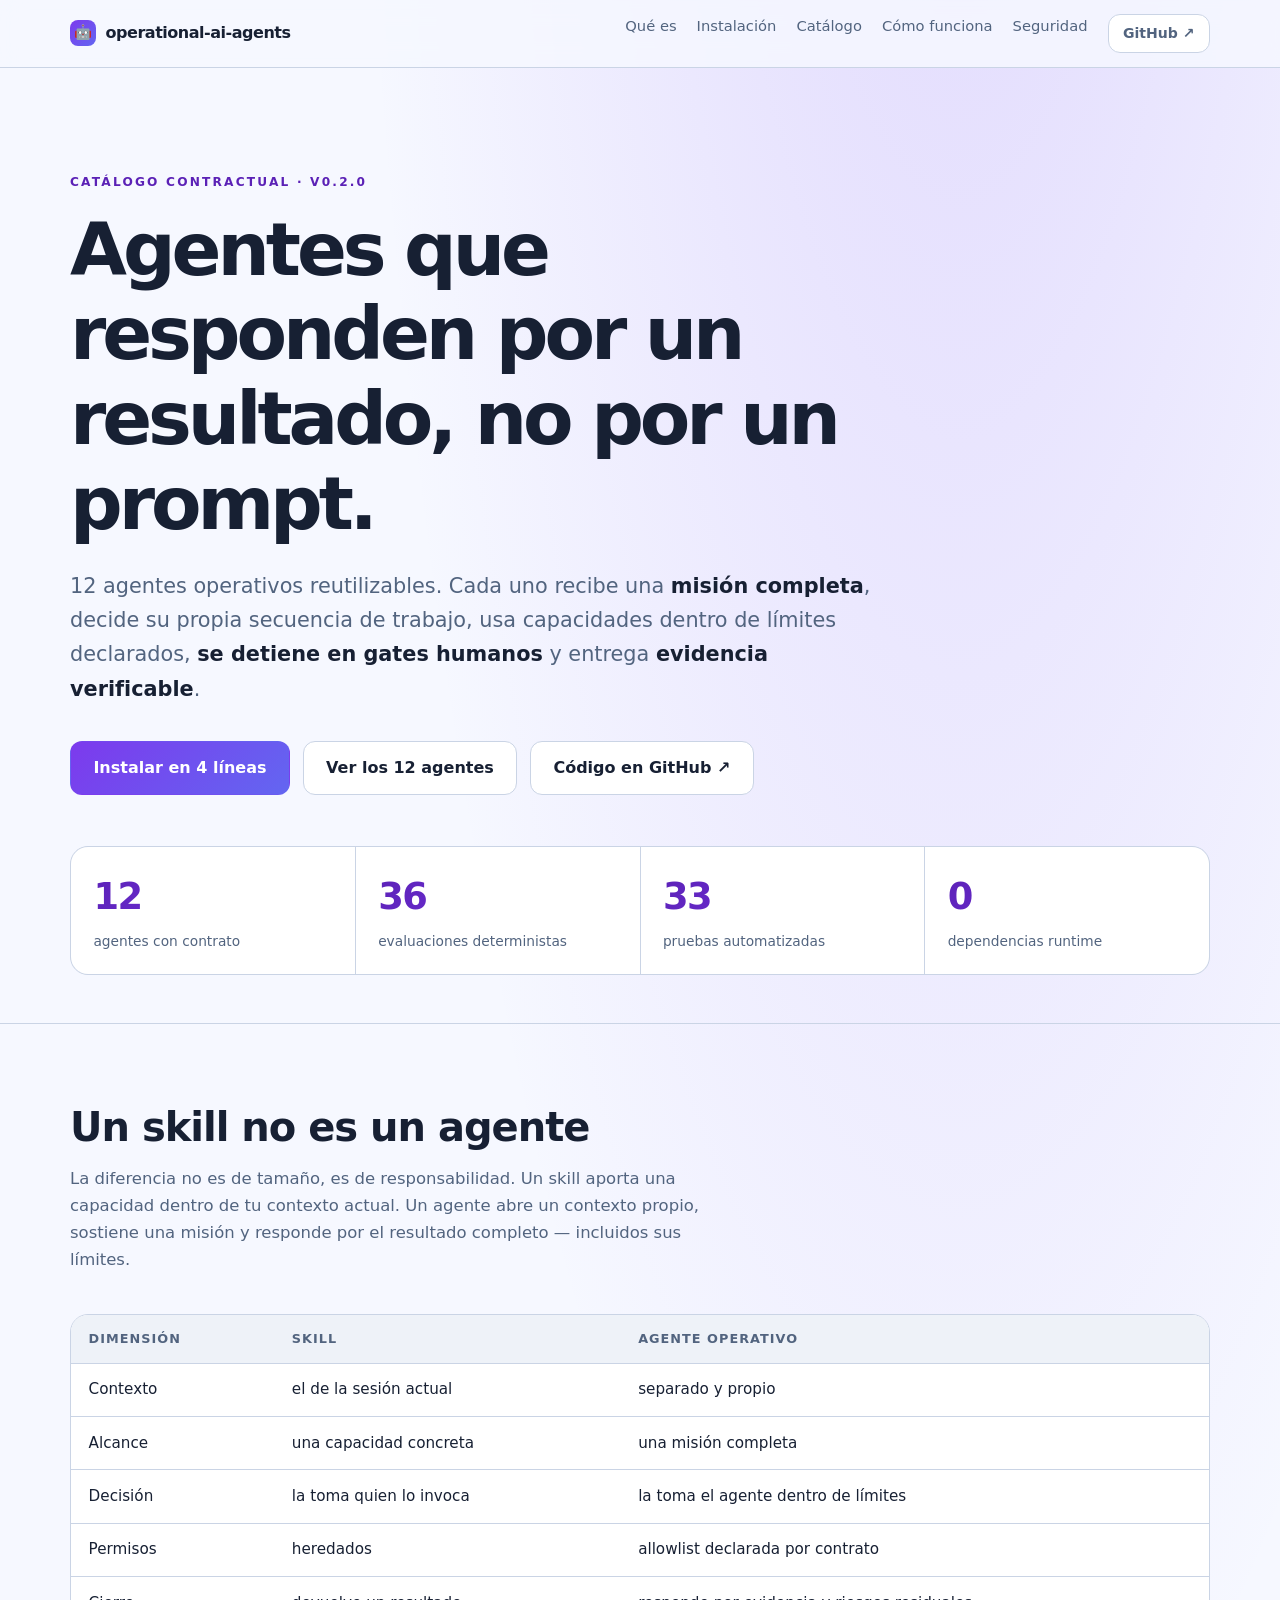
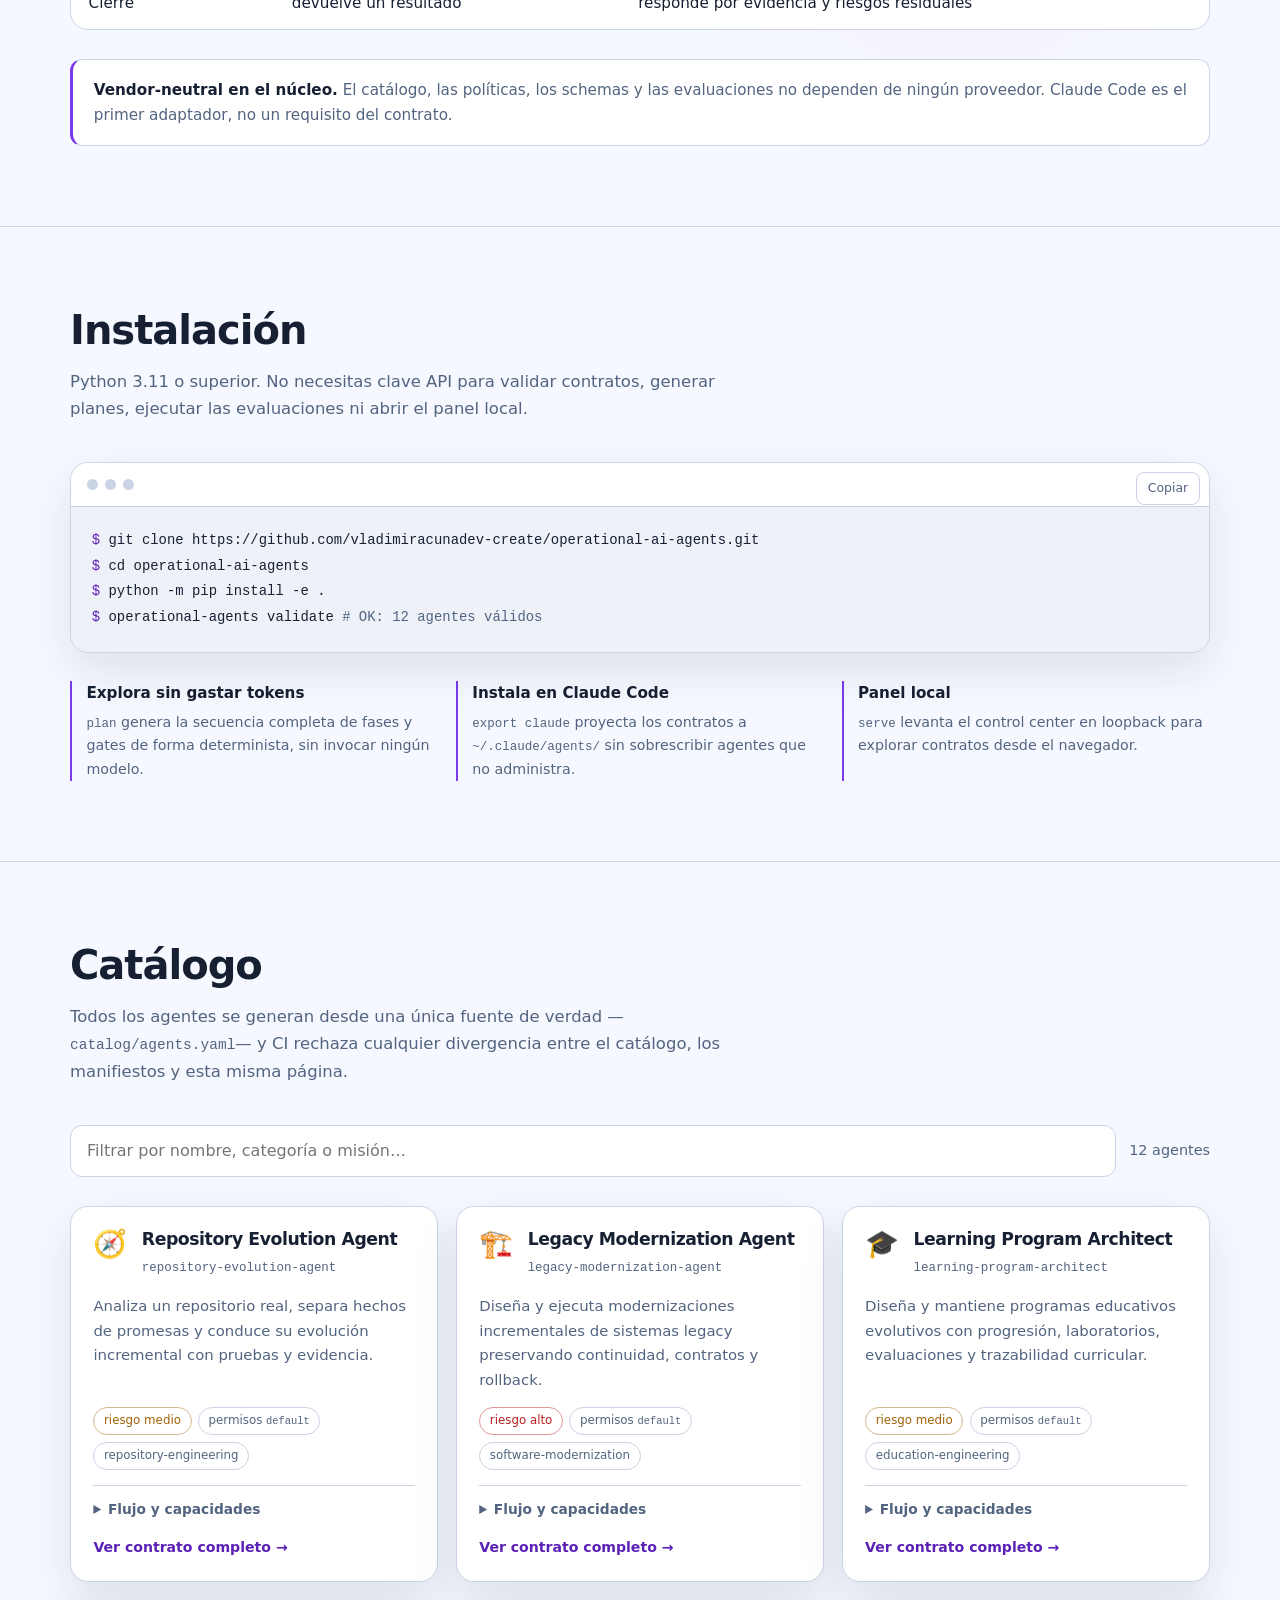
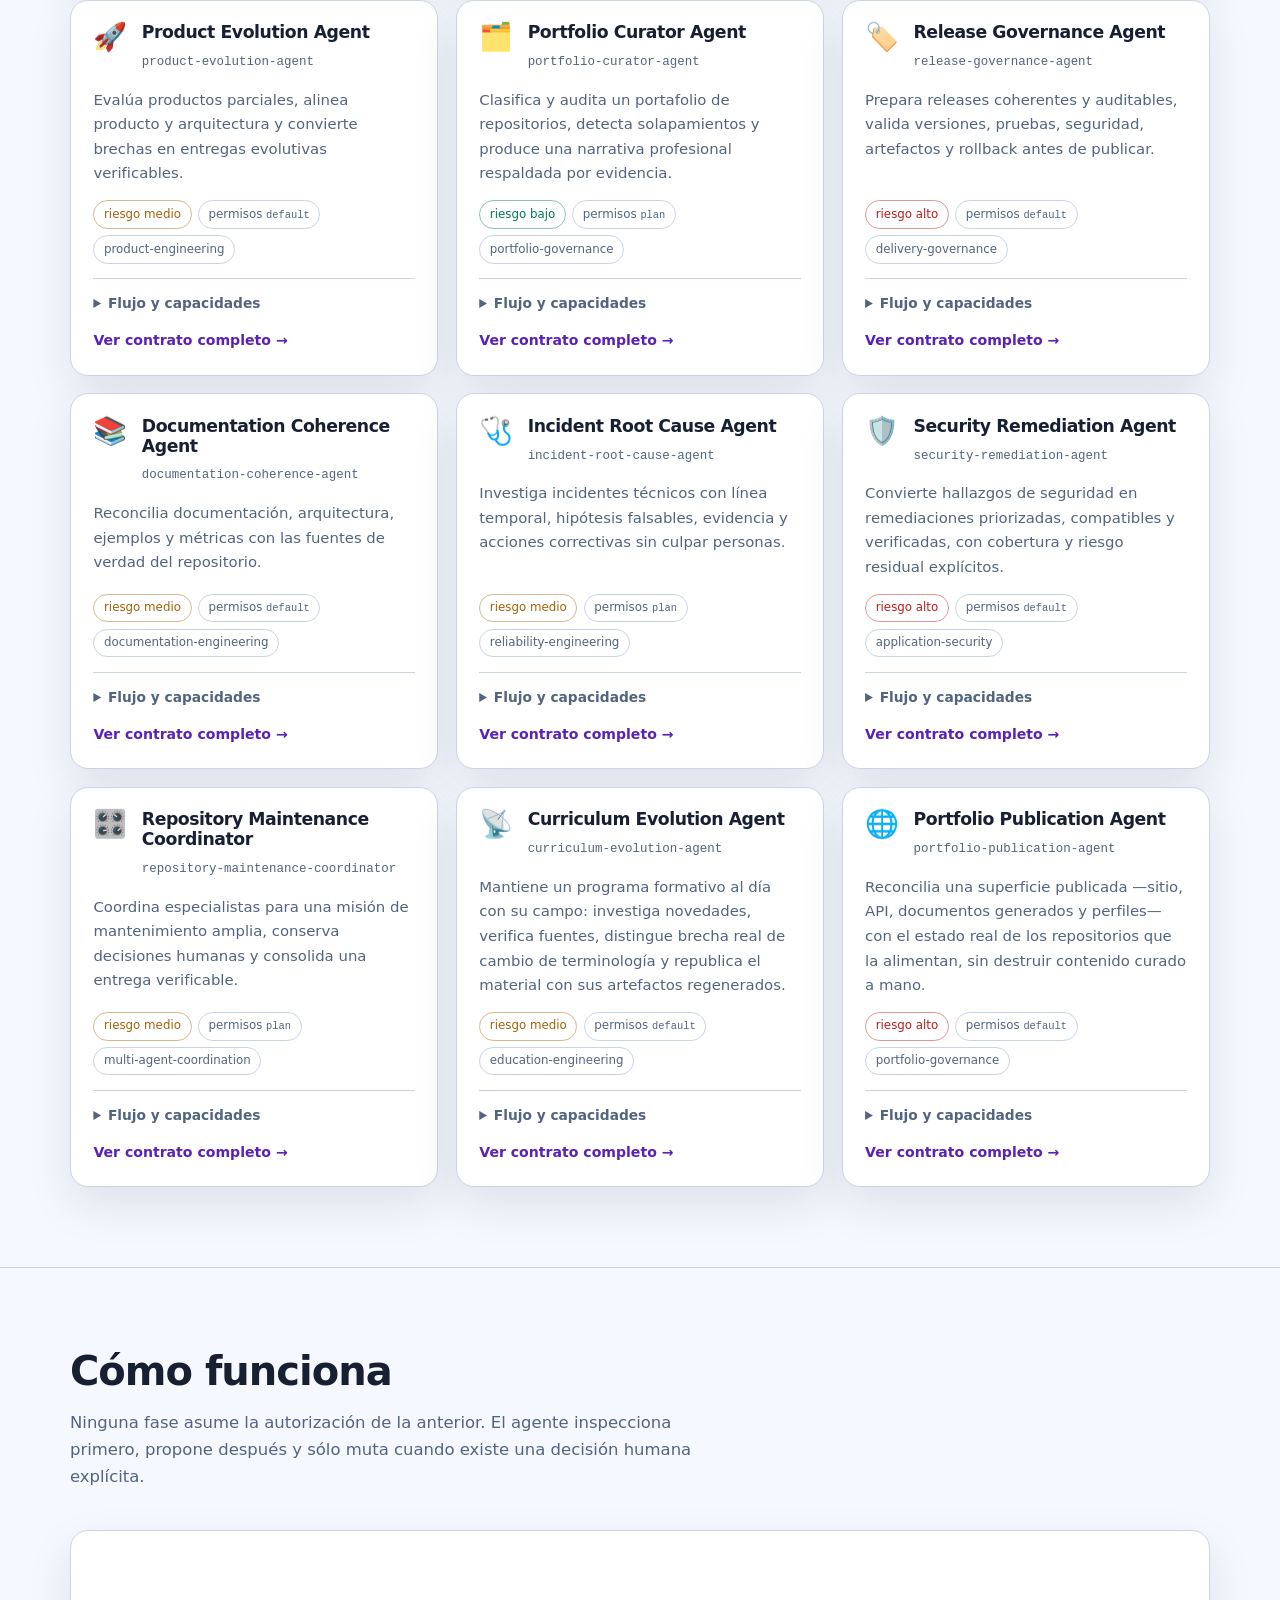
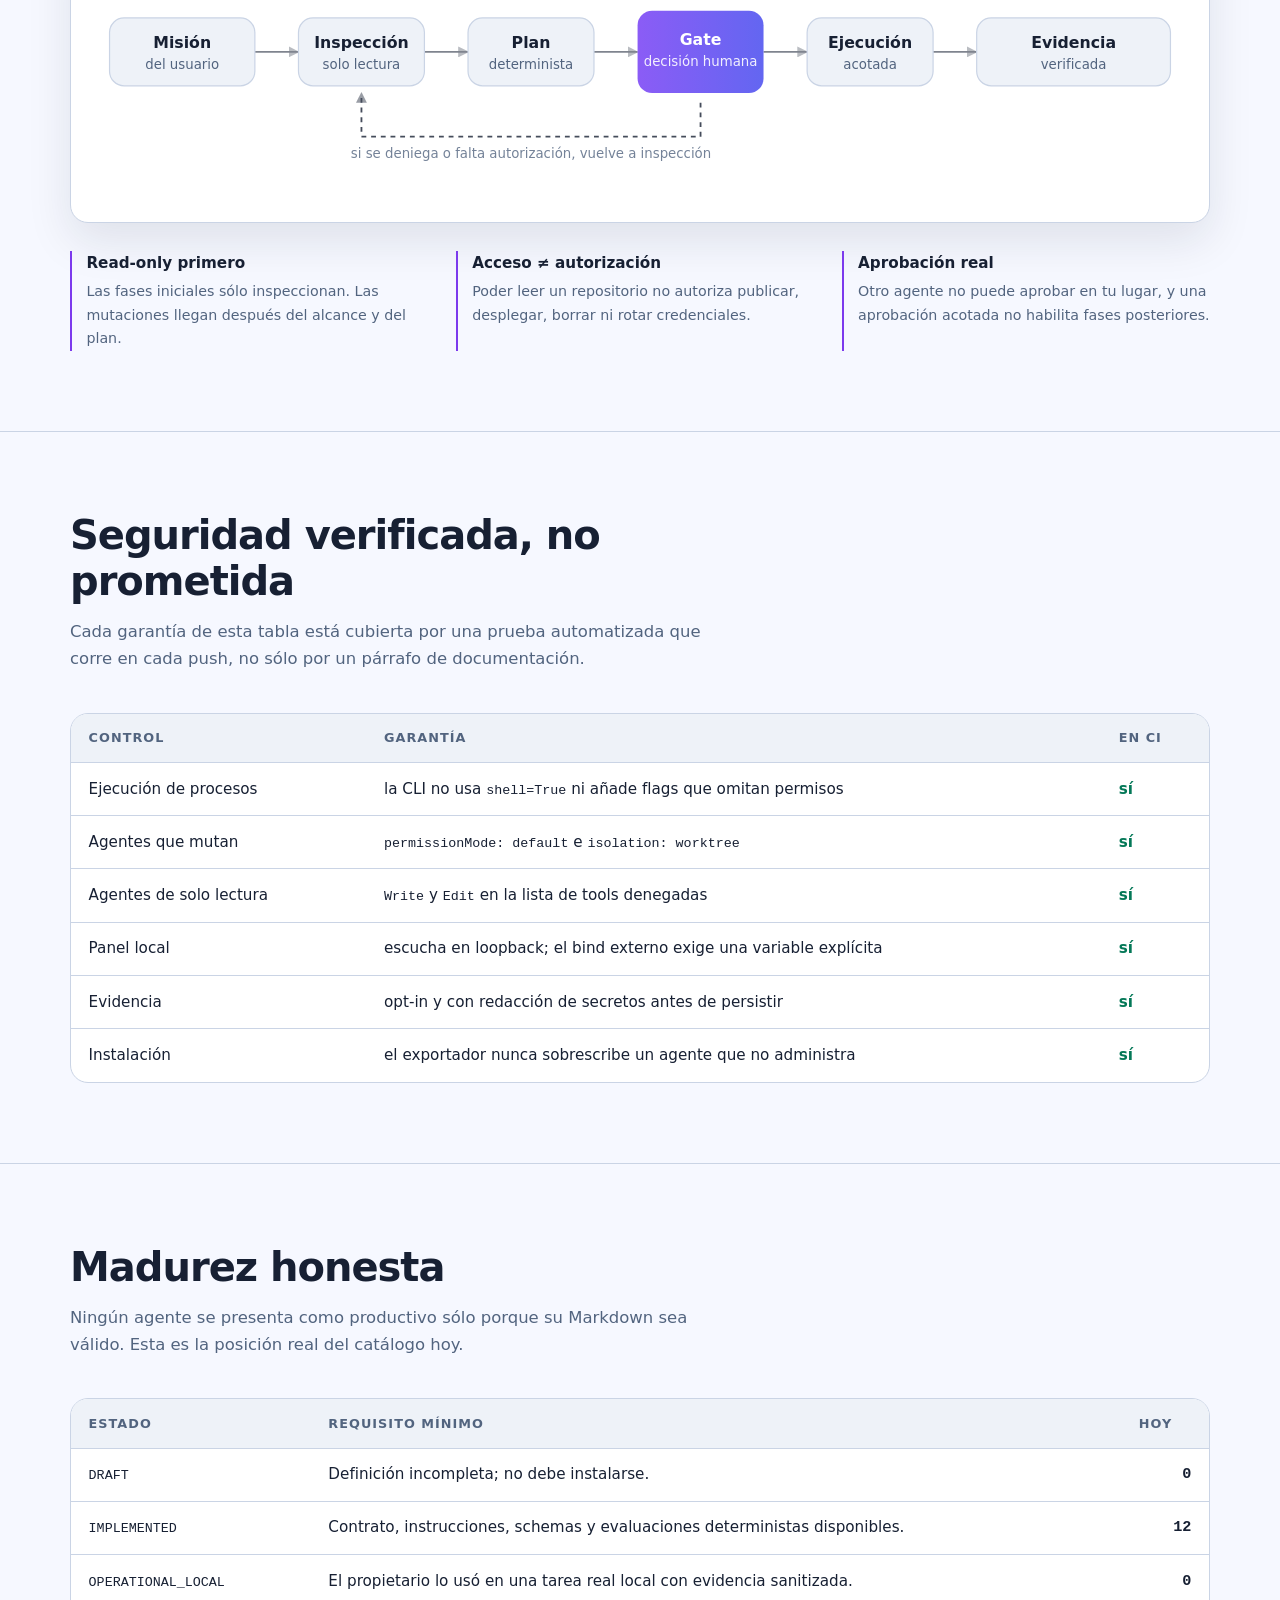
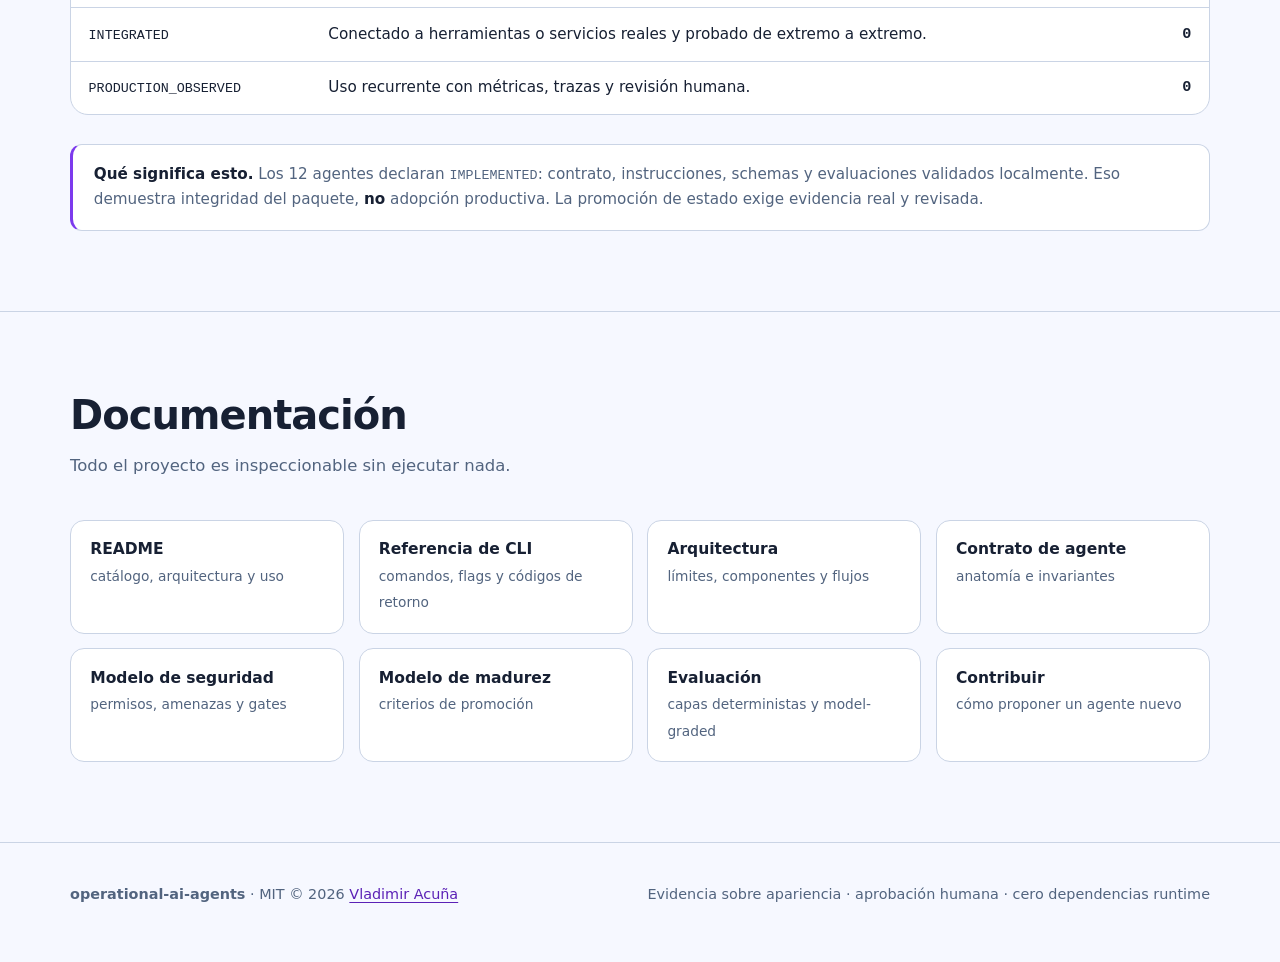
==== commit 67a1e8c4: "feat: dos agentes nuevos, fases explicadas y revisión completa de la documentación Añade curriculum-" ====
--- a/site/index.html
+++ b/site/index.html
@@ -5,12 +5,12 @@
 <meta name="viewport" content="width=device-width,initial-scale=1">
 <meta name="color-scheme" content="dark light">
 <title>Operational AI Agents · agentes operativos con evidencia verificable</title>
-<meta name="description" content="Colección de 10 agentes operativos reutilizables: reciben una misión completa, respetan gates humanos y entregan evidencia verificable. Contratos versionados y adaptador para Claude Code.">
+<meta name="description" content="Colección de 12 agentes operativos reutilizables: reciben una misión completa, respetan gates humanos y entregan evidencia verificable. Contratos versionados y adaptador para Claude Code.">
 <link rel="canonical" href="https://vladimiracunadev-create.github.io/operational-ai-agents/">
 <link rel="icon" href="data:image/svg+xml,%3Csvg xmlns='http://www.w3.org/2000/svg' viewBox='0 0 32 32'%3E%3Crect width='32' height='32' rx='8' fill='%238b5cf6'/%3E%3Crect x='8' y='11' width='16' height='12' rx='3' fill='%23fff'/%3E%3Ccircle cx='13' cy='17' r='1.8' fill='%238b5cf6'/%3E%3Ccircle cx='19' cy='17' r='1.8' fill='%238b5cf6'/%3E%3Crect x='15' y='6' width='2' height='5' rx='1' fill='%23fff'/%3E%3C/svg%3E">
 <meta property="og:type" content="website">
 <meta property="og:title" content="Operational AI Agents">
-<meta property="og:description" content="10 agentes operativos que reciben una misión completa, respetan gates humanos y entregan evidencia verificable.">
+<meta property="og:description" content="12 agentes operativos que reciben una misión completa, respetan gates humanos y entregan evidencia verificable.">
 <meta property="og:url" content="https://vladimiracunadev-create.github.io/operational-ai-agents/">
 <meta name="twitter:card" content="summary_large_image">
 <!-- Página generada por `operational-agents sync` desde catalog/agents.yaml. No editar a mano. -->
@@ -186,22 +186,22 @@
 </nav>
 
 <header class="hero wrap" id="top">
-  <p class="eyebrow">Catálogo contractual · v0.1.0</p>
+  <p class="eyebrow">Catálogo contractual · v0.2.0</p>
   <h1>Agentes que responden por un resultado, no por un prompt.</h1>
   <p class="hero__lead">
-    10 agentes operativos reutilizables. Cada uno recibe una <strong>misión completa</strong>,
+    12 agentes operativos reutilizables. Cada uno recibe una <strong>misión completa</strong>,
     decide su propia secuencia de trabajo, usa capacidades dentro de límites declarados,
     <strong>se detiene en gates humanos</strong> y entrega <strong>evidencia verificable</strong>.
   </p>
   <div class="cta">
     <a class="btn btn--primary" href="#instalacion">Instalar en 4 líneas</a>
-    <a class="btn btn--ghost" href="#catalogo">Ver los 10 agentes</a>
+    <a class="btn btn--ghost" href="#catalogo">Ver los 12 agentes</a>
     <a class="btn btn--ghost" href="https://github.com/vladimiracunadev-create/operational-ai-agents">Código en GitHub ↗</a>
   </div>
   <div class="stats">
-    <div class="stat"><b>10</b><span>agentes con contrato</span></div>
-    <div class="stat"><b>30</b><span>evaluaciones deterministas</span></div>
-    <div class="stat"><b>29</b><span>pruebas automatizadas</span></div>
+    <div class="stat"><b>12</b><span>agentes con contrato</span></div>
+    <div class="stat"><b>36</b><span>evaluaciones deterministas</span></div>
+    <div class="stat"><b>33</b><span>pruebas automatizadas</span></div>
     <div class="stat"><b>0</b><span>dependencias runtime</span></div>
   </div>
 </header>
@@ -250,7 +250,7 @@
 <pre id="install-code"><span class="p">$</span> git clone https://github.com/vladimiracunadev-create/operational-ai-agents.git
 <span class="p">$</span> cd operational-ai-agents
 <span class="p">$</span> python -m pip install -e .
-<span class="p">$</span> operational-agents validate <span class="c"># OK: 10 agentes válidos</span></pre>
+<span class="p">$</span> operational-agents validate <span class="c"># OK: 12 agentes válidos</span></pre>
     </div>
   </div>
   <div class="flow-legend">
@@ -271,7 +271,7 @@
   <div class="filter">
     <label class="skip" for="q">Filtrar agentes</label>
     <input id="q" type="search" placeholder="Filtrar por nombre, categoría o misión…" autocomplete="off">
-    <output id="count" for="q">10 agentes</output>
+    <output id="count" for="q">12 agentes</output>
   </div>
   <div class="grid" id="grid">
         <article class="card" data-search="repository evolution agent repository-evolution-agent repository-engineering analiza un repositorio real, separa hechos de promesas y conduce su evolución incremental con pruebas y evidencia.">
@@ -541,6 +541,60 @@
             <ul class="gates"><li>specialist_scope_expansion</li><li>mutation_start</li><li>external_publish</li><li>release_or_deploy</li></ul>
           </details>
           <a class="card__link" href="https://github.com/vladimiracunadev-create/operational-ai-agents/blob/main/agents/repository-maintenance-coordinator/README.md">
+            Ver contrato completo <span aria-hidden="true">→</span>
+          </a>
+        </article>
+        <article class="card" data-search="curriculum evolution agent curriculum-evolution-agent education-engineering mantiene un programa formativo al día con su campo: investiga novedades, verifica fuentes, distingue brecha real de cambio de terminología y republica el material con sus artefactos regenerados.">
+          <header class="card__head">
+            <span class="card__icon" aria-hidden="true">📡</span>
+            <div>
+              <h3>Curriculum Evolution Agent</h3>
+              <p class="card__id"><code>curriculum-evolution-agent</code></p>
+            </div>
+          </header>
+          <p class="card__mission">Mantiene un programa formativo al día con su campo: investiga novedades, verifica fuentes, distingue brecha real de cambio de terminología y republica el material con sus artefactos regenerados.</p>
+          <ul class="chips">
+            <li class="chip chip--risk-medium">riesgo medio</li>
+            <li class="chip">permisos <code>default</code></li>
+            <li class="chip">education-engineering</li>
+          </ul>
+          <details>
+            <summary>Flujo y capacidades</summary>
+            <p class="detail-title">Fases</p>
+            <ol class="phases"><li>scope</li><li>curriculum inventory</li><li>field research</li><li>source verification</li><li>coverage contrast</li><li>gap classification</li><li>approval</li><li>content update</li><li>artifact regeneration</li><li>verification</li><li>publication handoff</li></ol>
+            <p class="detail-title">Tools</p>
+            <p class="tools"><code>Read</code><code>Glob</code><code>Grep</code><code>Bash</code><code>Edit</code><code>Write</code><code>Skill</code><code>WebSearch</code><code>WebFetch</code></p>
+            <p class="detail-title">Se detiene y pregunta antes de</p>
+            <ul class="gates"><li>scope_expansion</li><li>curriculum_restructure</li><li>version_or_release_change</li><li>external_publish</li></ul>
+          </details>
+          <a class="card__link" href="https://github.com/vladimiracunadev-create/operational-ai-agents/blob/main/agents/curriculum-evolution-agent/README.md">
+            Ver contrato completo <span aria-hidden="true">→</span>
+          </a>
+        </article>
+        <article class="card" data-search="portfolio publication agent portfolio-publication-agent portfolio-governance reconcilia una superficie publicada —sitio, api, documentos generados y perfiles— con el estado real de los repositorios que la alimentan, sin destruir contenido curado a mano.">
+          <header class="card__head">
+            <span class="card__icon" aria-hidden="true">🌐</span>
+            <div>
+              <h3>Portfolio Publication Agent</h3>
+              <p class="card__id"><code>portfolio-publication-agent</code></p>
+            </div>
+          </header>
+          <p class="card__mission">Reconcilia una superficie publicada —sitio, API, documentos generados y perfiles— con el estado real de los repositorios que la alimentan, sin destruir contenido curado a mano.</p>
+          <ul class="chips">
+            <li class="chip chip--risk-high">riesgo alto</li>
+            <li class="chip">permisos <code>default</code></li>
+            <li class="chip">portfolio-governance</li>
+          </ul>
+          <details>
+            <summary>Flujo y capacidades</summary>
+            <p class="detail-title">Fases</p>
+            <ol class="phases"><li>scope</li><li>surface inventory</li><li>source of truth collection</li><li>drift detection</li><li>dry run</li><li>approval</li><li>apply</li><li>cross surface verification</li><li>publication</li><li>post publication checks</li></ol>
+            <p class="detail-title">Tools</p>
+            <p class="tools"><code>Read</code><code>Glob</code><code>Grep</code><code>Bash</code><code>Edit</code><code>Write</code><code>Skill</code><code>WebSearch</code><code>WebFetch</code></p>
+            <p class="detail-title">Se detiene y pregunta antes de</p>
+            <ul class="gates"><li>scope_expansion</li><li>destructive_change</li><li>external_publish</li><li>profile_or_description_edit</li></ul>
+          </details>
+          <a class="card__link" href="https://github.com/vladimiracunadev-create/operational-ai-agents/blob/main/agents/portfolio-publication-agent/README.md">
             Ver contrato completo <span aria-hidden="true">→</span>
           </a>
         </article>
@@ -652,7 +706,7 @@
       <thead><tr><th>Estado</th><th>Requisito mínimo</th><th>Hoy</th></tr></thead>
       <tbody>
           <tr><td><code>DRAFT</code></td><td>Definición incompleta; no debe instalarse.</td><td class="num">0</td></tr>
-          <tr><td><code>IMPLEMENTED</code></td><td>Contrato, instrucciones, schemas y evaluaciones deterministas disponibles.</td><td class="num">10</td></tr>
+          <tr><td><code>IMPLEMENTED</code></td><td>Contrato, instrucciones, schemas y evaluaciones deterministas disponibles.</td><td class="num">12</td></tr>
           <tr><td><code>OPERATIONAL_LOCAL</code></td><td>El propietario lo usó en una tarea real local con evidencia sanitizada.</td><td class="num">0</td></tr>
           <tr><td><code>INTEGRATED</code></td><td>Conectado a herramientas o servicios reales y probado de extremo a extremo.</td><td class="num">0</td></tr>
           <tr><td><code>PRODUCTION_OBSERVED</code></td><td>Uso recurrente con métricas, trazas y revisión humana.</td><td class="num">0</td></tr>
@@ -660,7 +714,7 @@
     </table>
   </div>
   <p class="note">
-    <b>Qué significa esto.</b> Los 10 agentes declaran <code>IMPLEMENTED</code>: contrato,
+    <b>Qué significa esto.</b> Los 12 agentes declaran <code>IMPLEMENTED</code>: contrato,
     instrucciones, schemas y evaluaciones validados localmente. Eso demuestra integridad del paquete,
     <b>no</b> adopción productiva. La promoción de estado exige evidencia real y revisada.
   </p>
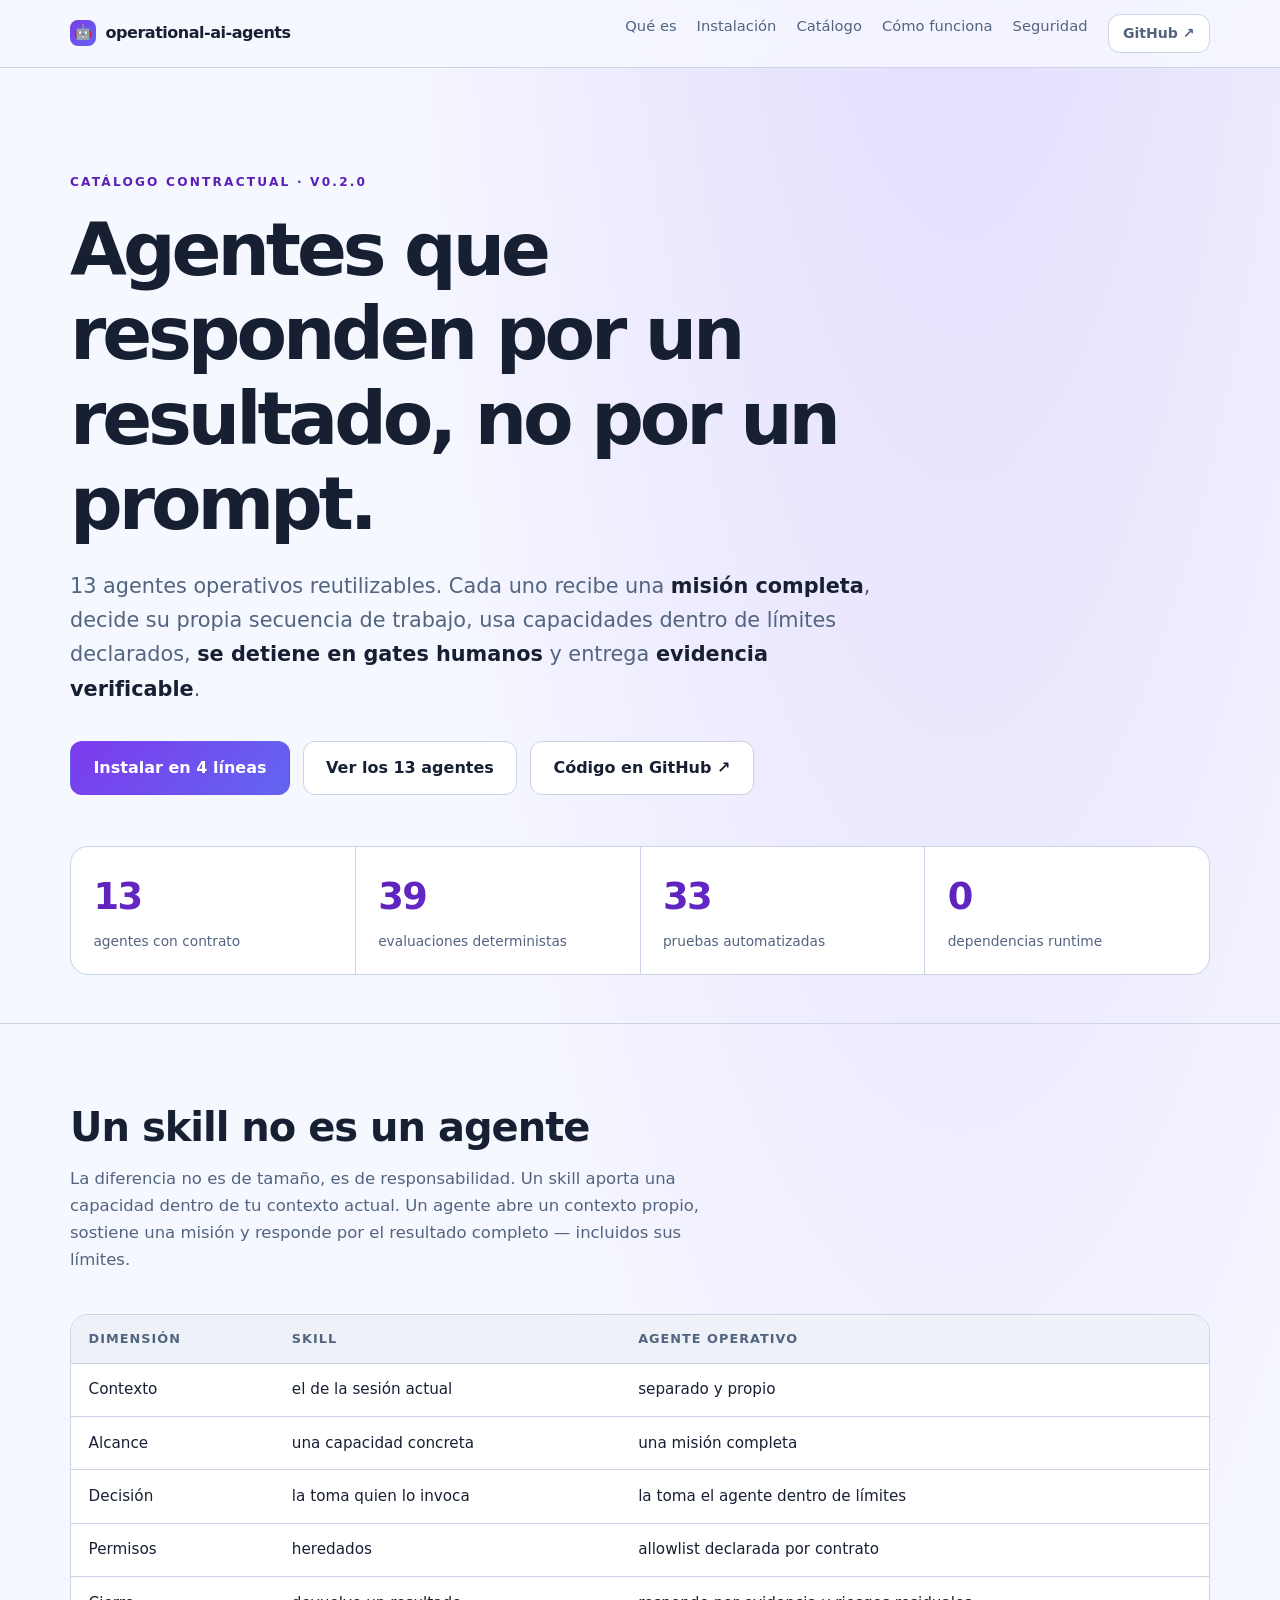
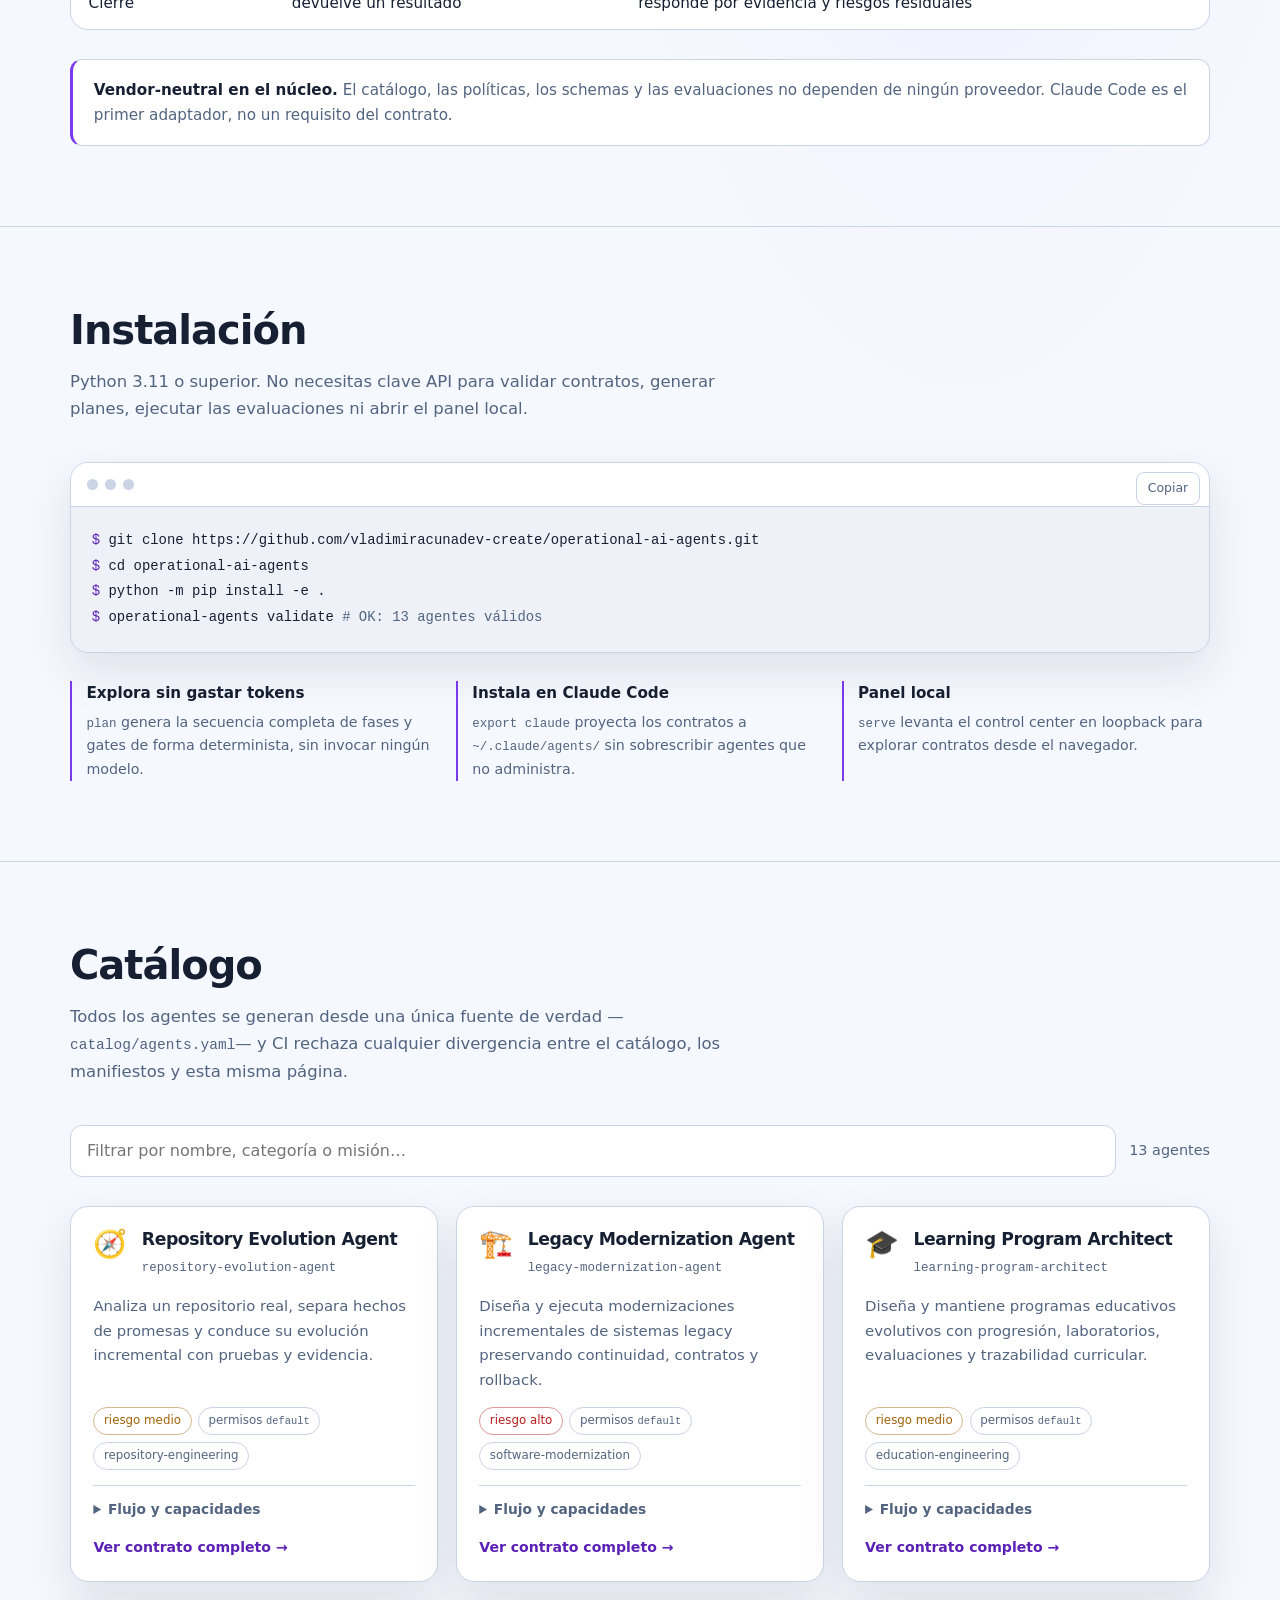
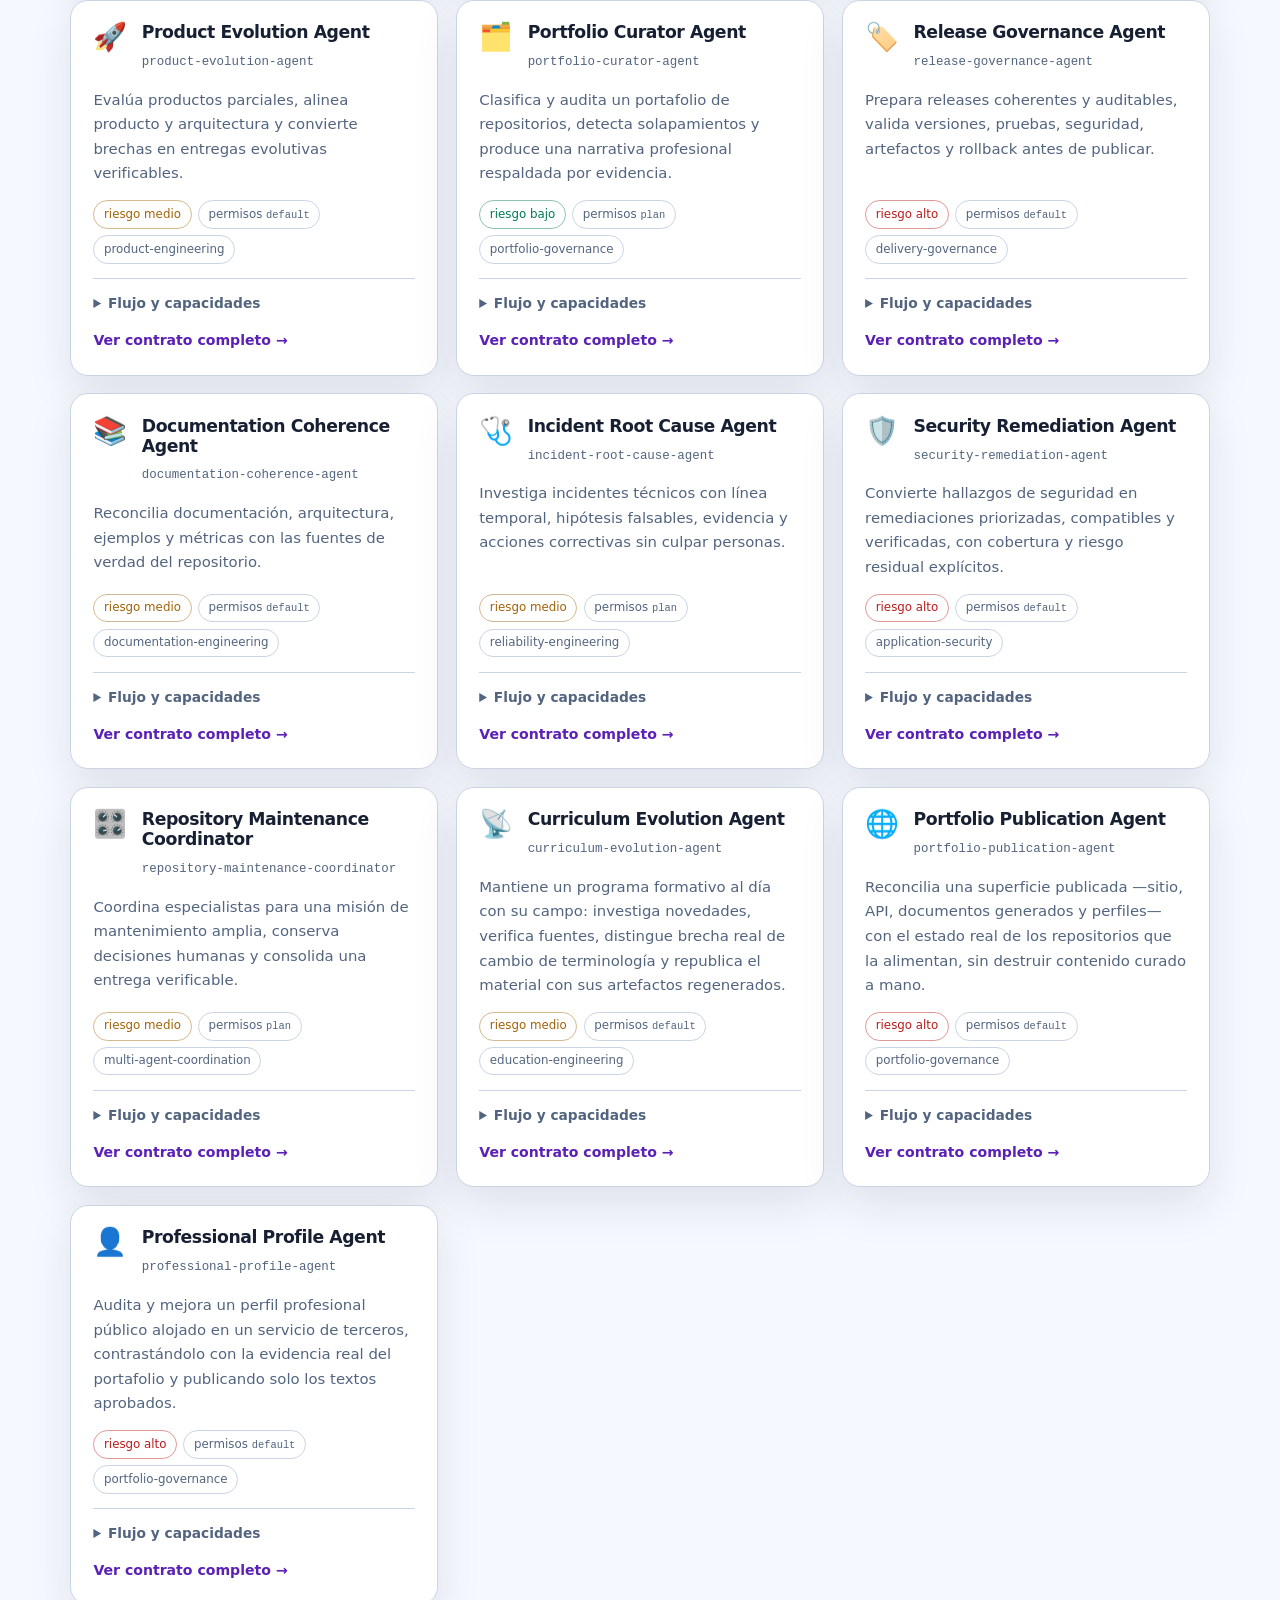
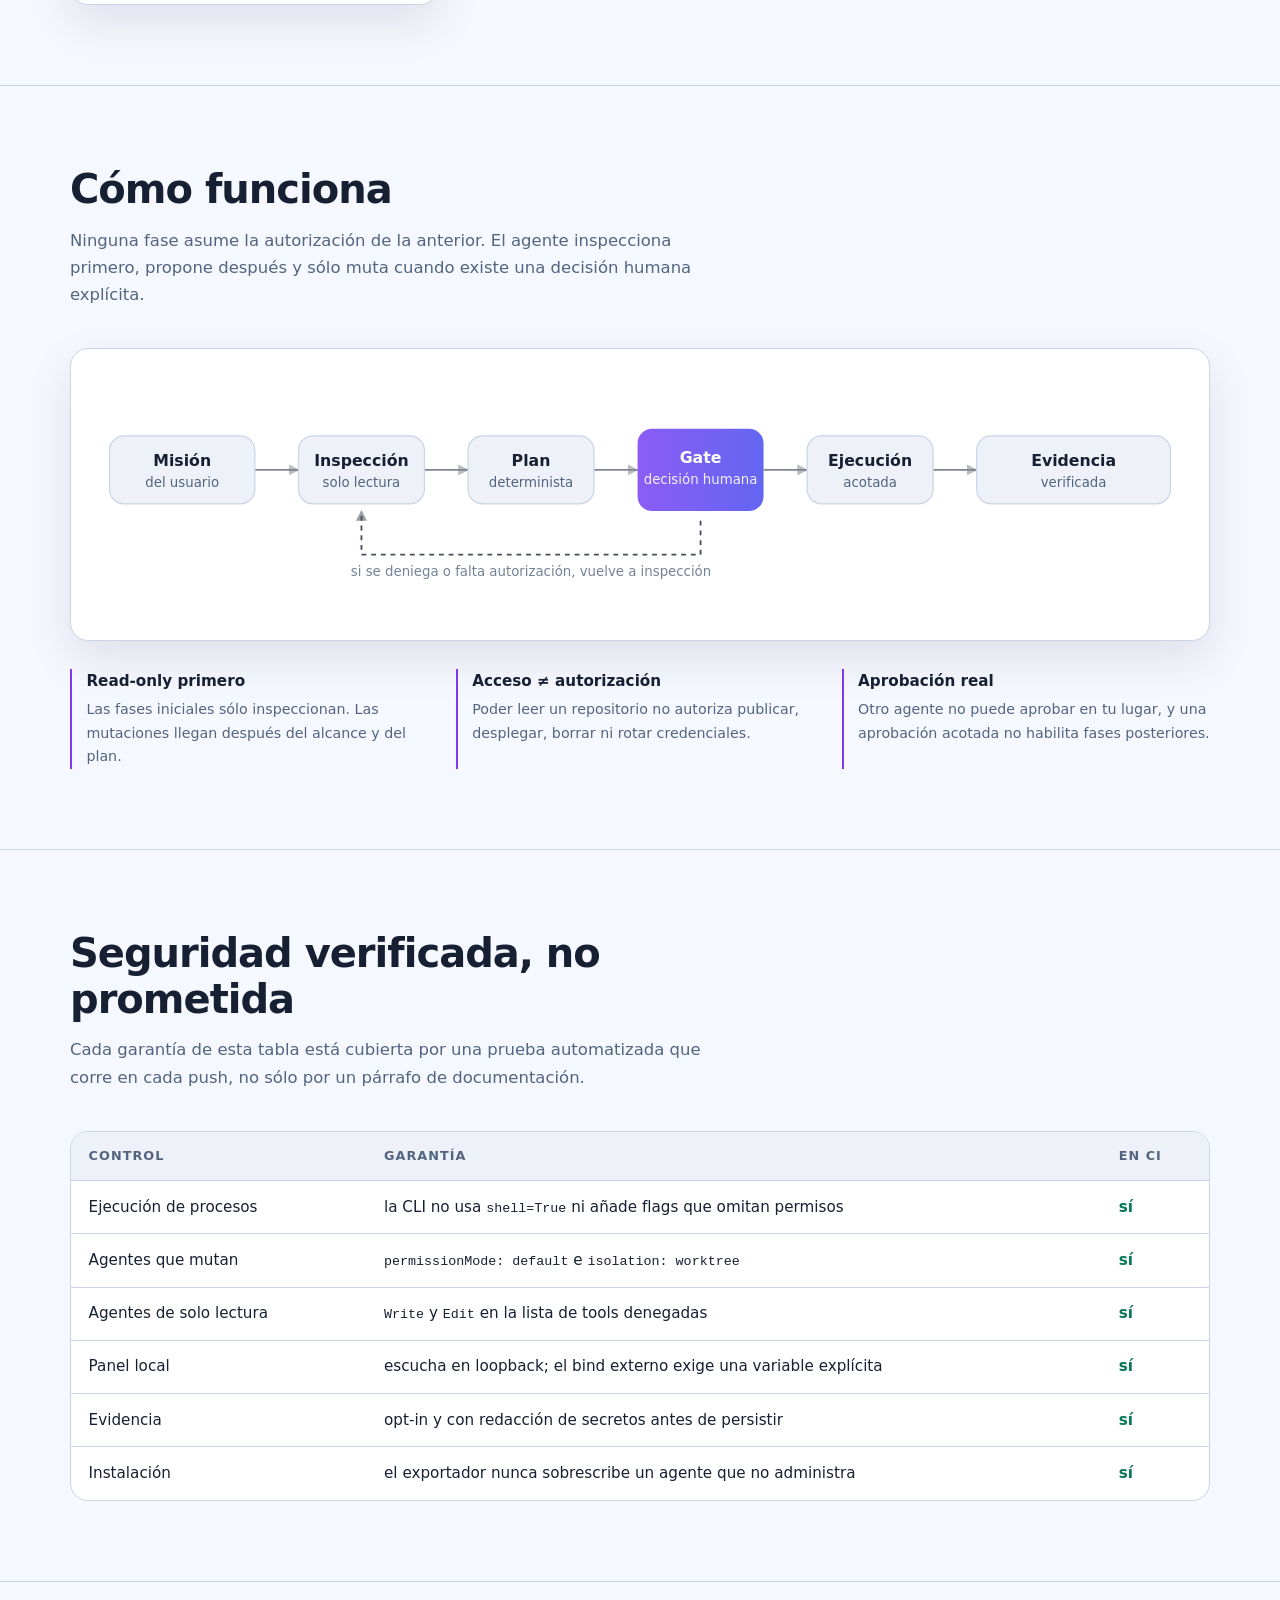
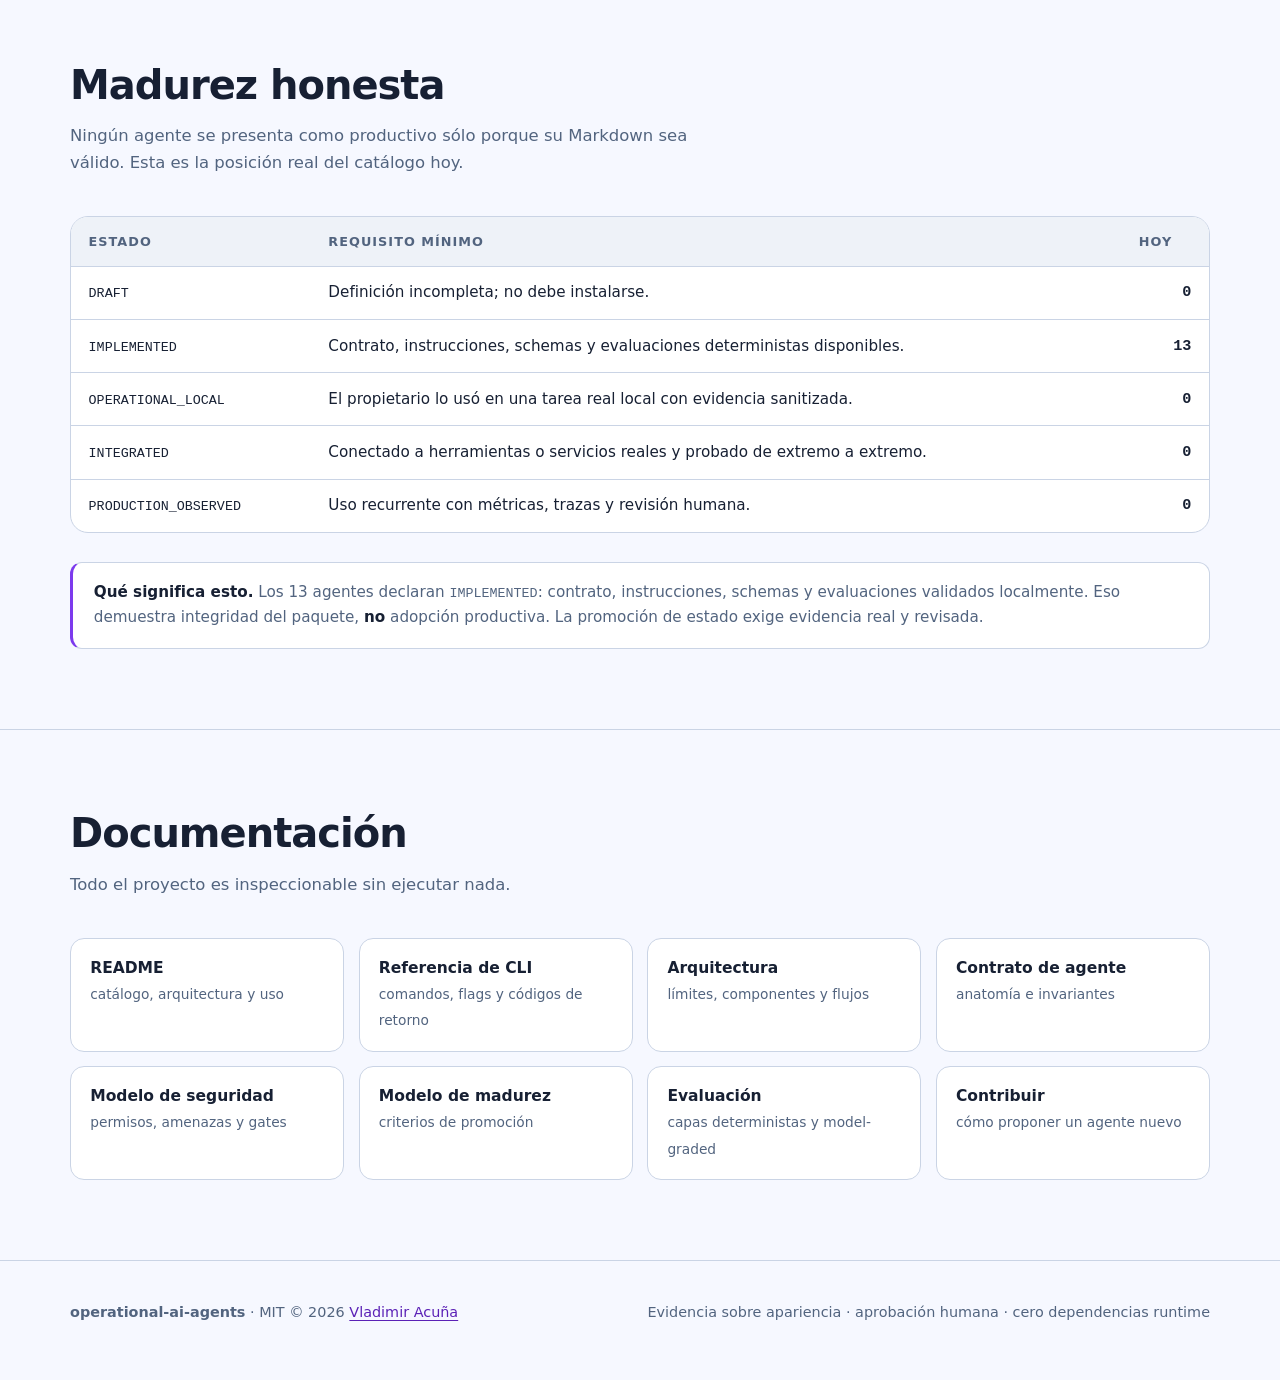
==== commit a6103052: "feat: incorpora professional-profile-agent al catálogo Generaliza un agente personal de perfil de Li" ====
--- a/site/index.html
+++ b/site/index.html
@@ -5,12 +5,12 @@
 <meta name="viewport" content="width=device-width,initial-scale=1">
 <meta name="color-scheme" content="dark light">
 <title>Operational AI Agents · agentes operativos con evidencia verificable</title>
-<meta name="description" content="Colección de 12 agentes operativos reutilizables: reciben una misión completa, respetan gates humanos y entregan evidencia verificable. Contratos versionados y adaptador para Claude Code.">
+<meta name="description" content="Colección de 13 agentes operativos reutilizables: reciben una misión completa, respetan gates humanos y entregan evidencia verificable. Contratos versionados y adaptador para Claude Code.">
 <link rel="canonical" href="https://vladimiracunadev-create.github.io/operational-ai-agents/">
 <link rel="icon" href="data:image/svg+xml,%3Csvg xmlns='http://www.w3.org/2000/svg' viewBox='0 0 32 32'%3E%3Crect width='32' height='32' rx='8' fill='%238b5cf6'/%3E%3Crect x='8' y='11' width='16' height='12' rx='3' fill='%23fff'/%3E%3Ccircle cx='13' cy='17' r='1.8' fill='%238b5cf6'/%3E%3Ccircle cx='19' cy='17' r='1.8' fill='%238b5cf6'/%3E%3Crect x='15' y='6' width='2' height='5' rx='1' fill='%23fff'/%3E%3C/svg%3E">
 <meta property="og:type" content="website">
 <meta property="og:title" content="Operational AI Agents">
-<meta property="og:description" content="12 agentes operativos que reciben una misión completa, respetan gates humanos y entregan evidencia verificable.">
+<meta property="og:description" content="13 agentes operativos que reciben una misión completa, respetan gates humanos y entregan evidencia verificable.">
 <meta property="og:url" content="https://vladimiracunadev-create.github.io/operational-ai-agents/">
 <meta name="twitter:card" content="summary_large_image">
 <!-- Página generada por `operational-agents sync` desde catalog/agents.yaml. No editar a mano. -->
@@ -189,18 +189,18 @@
   <p class="eyebrow">Catálogo contractual · v0.2.0</p>
   <h1>Agentes que responden por un resultado, no por un prompt.</h1>
   <p class="hero__lead">
-    12 agentes operativos reutilizables. Cada uno recibe una <strong>misión completa</strong>,
+    13 agentes operativos reutilizables. Cada uno recibe una <strong>misión completa</strong>,
     decide su propia secuencia de trabajo, usa capacidades dentro de límites declarados,
     <strong>se detiene en gates humanos</strong> y entrega <strong>evidencia verificable</strong>.
   </p>
   <div class="cta">
     <a class="btn btn--primary" href="#instalacion">Instalar en 4 líneas</a>
-    <a class="btn btn--ghost" href="#catalogo">Ver los 12 agentes</a>
+    <a class="btn btn--ghost" href="#catalogo">Ver los 13 agentes</a>
     <a class="btn btn--ghost" href="https://github.com/vladimiracunadev-create/operational-ai-agents">Código en GitHub ↗</a>
   </div>
   <div class="stats">
-    <div class="stat"><b>12</b><span>agentes con contrato</span></div>
-    <div class="stat"><b>36</b><span>evaluaciones deterministas</span></div>
+    <div class="stat"><b>13</b><span>agentes con contrato</span></div>
+    <div class="stat"><b>39</b><span>evaluaciones deterministas</span></div>
     <div class="stat"><b>33</b><span>pruebas automatizadas</span></div>
     <div class="stat"><b>0</b><span>dependencias runtime</span></div>
   </div>
@@ -250,7 +250,7 @@
 <pre id="install-code"><span class="p">$</span> git clone https://github.com/vladimiracunadev-create/operational-ai-agents.git
 <span class="p">$</span> cd operational-ai-agents
 <span class="p">$</span> python -m pip install -e .
-<span class="p">$</span> operational-agents validate <span class="c"># OK: 12 agentes válidos</span></pre>
+<span class="p">$</span> operational-agents validate <span class="c"># OK: 13 agentes válidos</span></pre>
     </div>
   </div>
   <div class="flow-legend">
@@ -271,7 +271,7 @@
   <div class="filter">
     <label class="skip" for="q">Filtrar agentes</label>
     <input id="q" type="search" placeholder="Filtrar por nombre, categoría o misión…" autocomplete="off">
-    <output id="count" for="q">12 agentes</output>
+    <output id="count" for="q">13 agentes</output>
   </div>
   <div class="grid" id="grid">
         <article class="card" data-search="repository evolution agent repository-evolution-agent repository-engineering analiza un repositorio real, separa hechos de promesas y conduce su evolución incremental con pruebas y evidencia.">
@@ -595,6 +595,33 @@
             <ul class="gates"><li>scope_expansion</li><li>destructive_change</li><li>external_publish</li><li>profile_or_description_edit</li></ul>
           </details>
           <a class="card__link" href="https://github.com/vladimiracunadev-create/operational-ai-agents/blob/main/agents/portfolio-publication-agent/README.md">
+            Ver contrato completo <span aria-hidden="true">→</span>
+          </a>
+        </article>
+        <article class="card" data-search="professional profile agent professional-profile-agent portfolio-governance audita y mejora un perfil profesional público alojado en un servicio de terceros, contrastándolo con la evidencia real del portafolio y publicando solo los textos aprobados.">
+          <header class="card__head">
+            <span class="card__icon" aria-hidden="true">👤</span>
+            <div>
+              <h3>Professional Profile Agent</h3>
+              <p class="card__id"><code>professional-profile-agent</code></p>
+            </div>
+          </header>
+          <p class="card__mission">Audita y mejora un perfil profesional público alojado en un servicio de terceros, contrastándolo con la evidencia real del portafolio y publicando solo los textos aprobados.</p>
+          <ul class="chips">
+            <li class="chip chip--risk-high">riesgo alto</li>
+            <li class="chip">permisos <code>default</code></li>
+            <li class="chip">portfolio-governance</li>
+          </ul>
+          <details>
+            <summary>Flujo y capacidades</summary>
+            <p class="detail-title">Fases</p>
+            <ol class="phases"><li>scope</li><li>verified inventory</li><li>evidence collection</li><li>audience rubric</li><li>gap report</li><li>drafting</li><li>approval</li><li>apply</li><li>post publication verification</li><li>handoff</li></ol>
+            <p class="detail-title">Tools</p>
+            <p class="tools"><code>Read</code><code>Glob</code><code>Grep</code><code>Bash</code><code>Edit</code><code>Write</code><code>Skill</code><code>WebSearch</code><code>WebFetch</code></p>
+            <p class="detail-title">Se detiene y pregunta antes de</p>
+            <ul class="gates"><li>scope_expansion</li><li>destructive_change</li><li>external_publish</li><li>identity_or_contact_change</li></ul>
+          </details>
+          <a class="card__link" href="https://github.com/vladimiracunadev-create/operational-ai-agents/blob/main/agents/professional-profile-agent/README.md">
             Ver contrato completo <span aria-hidden="true">→</span>
           </a>
         </article>
@@ -706,7 +733,7 @@
       <thead><tr><th>Estado</th><th>Requisito mínimo</th><th>Hoy</th></tr></thead>
       <tbody>
           <tr><td><code>DRAFT</code></td><td>Definición incompleta; no debe instalarse.</td><td class="num">0</td></tr>
-          <tr><td><code>IMPLEMENTED</code></td><td>Contrato, instrucciones, schemas y evaluaciones deterministas disponibles.</td><td class="num">12</td></tr>
+          <tr><td><code>IMPLEMENTED</code></td><td>Contrato, instrucciones, schemas y evaluaciones deterministas disponibles.</td><td class="num">13</td></tr>
           <tr><td><code>OPERATIONAL_LOCAL</code></td><td>El propietario lo usó en una tarea real local con evidencia sanitizada.</td><td class="num">0</td></tr>
           <tr><td><code>INTEGRATED</code></td><td>Conectado a herramientas o servicios reales y probado de extremo a extremo.</td><td class="num">0</td></tr>
           <tr><td><code>PRODUCTION_OBSERVED</code></td><td>Uso recurrente con métricas, trazas y revisión humana.</td><td class="num">0</td></tr>
@@ -714,7 +741,7 @@
     </table>
   </div>
   <p class="note">
-    <b>Qué significa esto.</b> Los 12 agentes declaran <code>IMPLEMENTED</code>: contrato,
+    <b>Qué significa esto.</b> Los 13 agentes declaran <code>IMPLEMENTED</code>: contrato,
     instrucciones, schemas y evaluaciones validados localmente. Eso demuestra integridad del paquete,
     <b>no</b> adopción productiva. La promoción de estado exige evidencia real y revisada.
   </p>
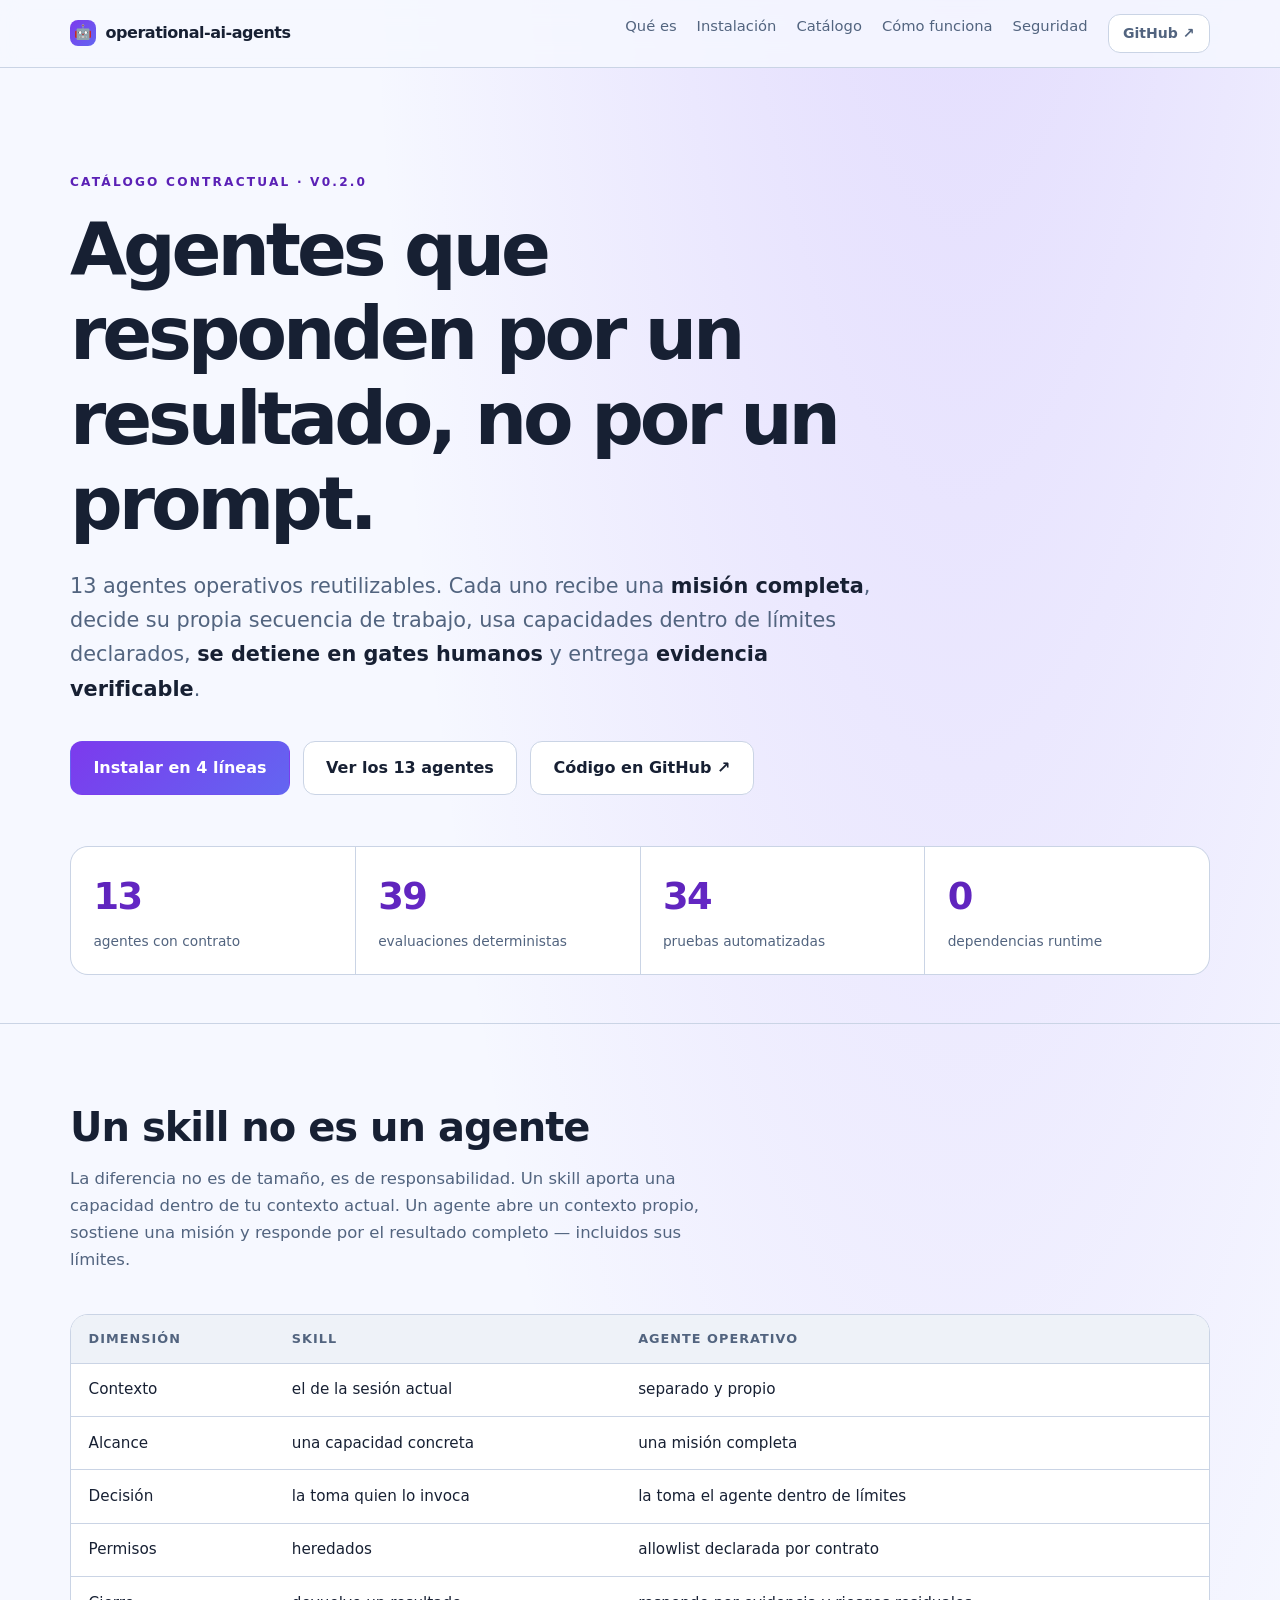
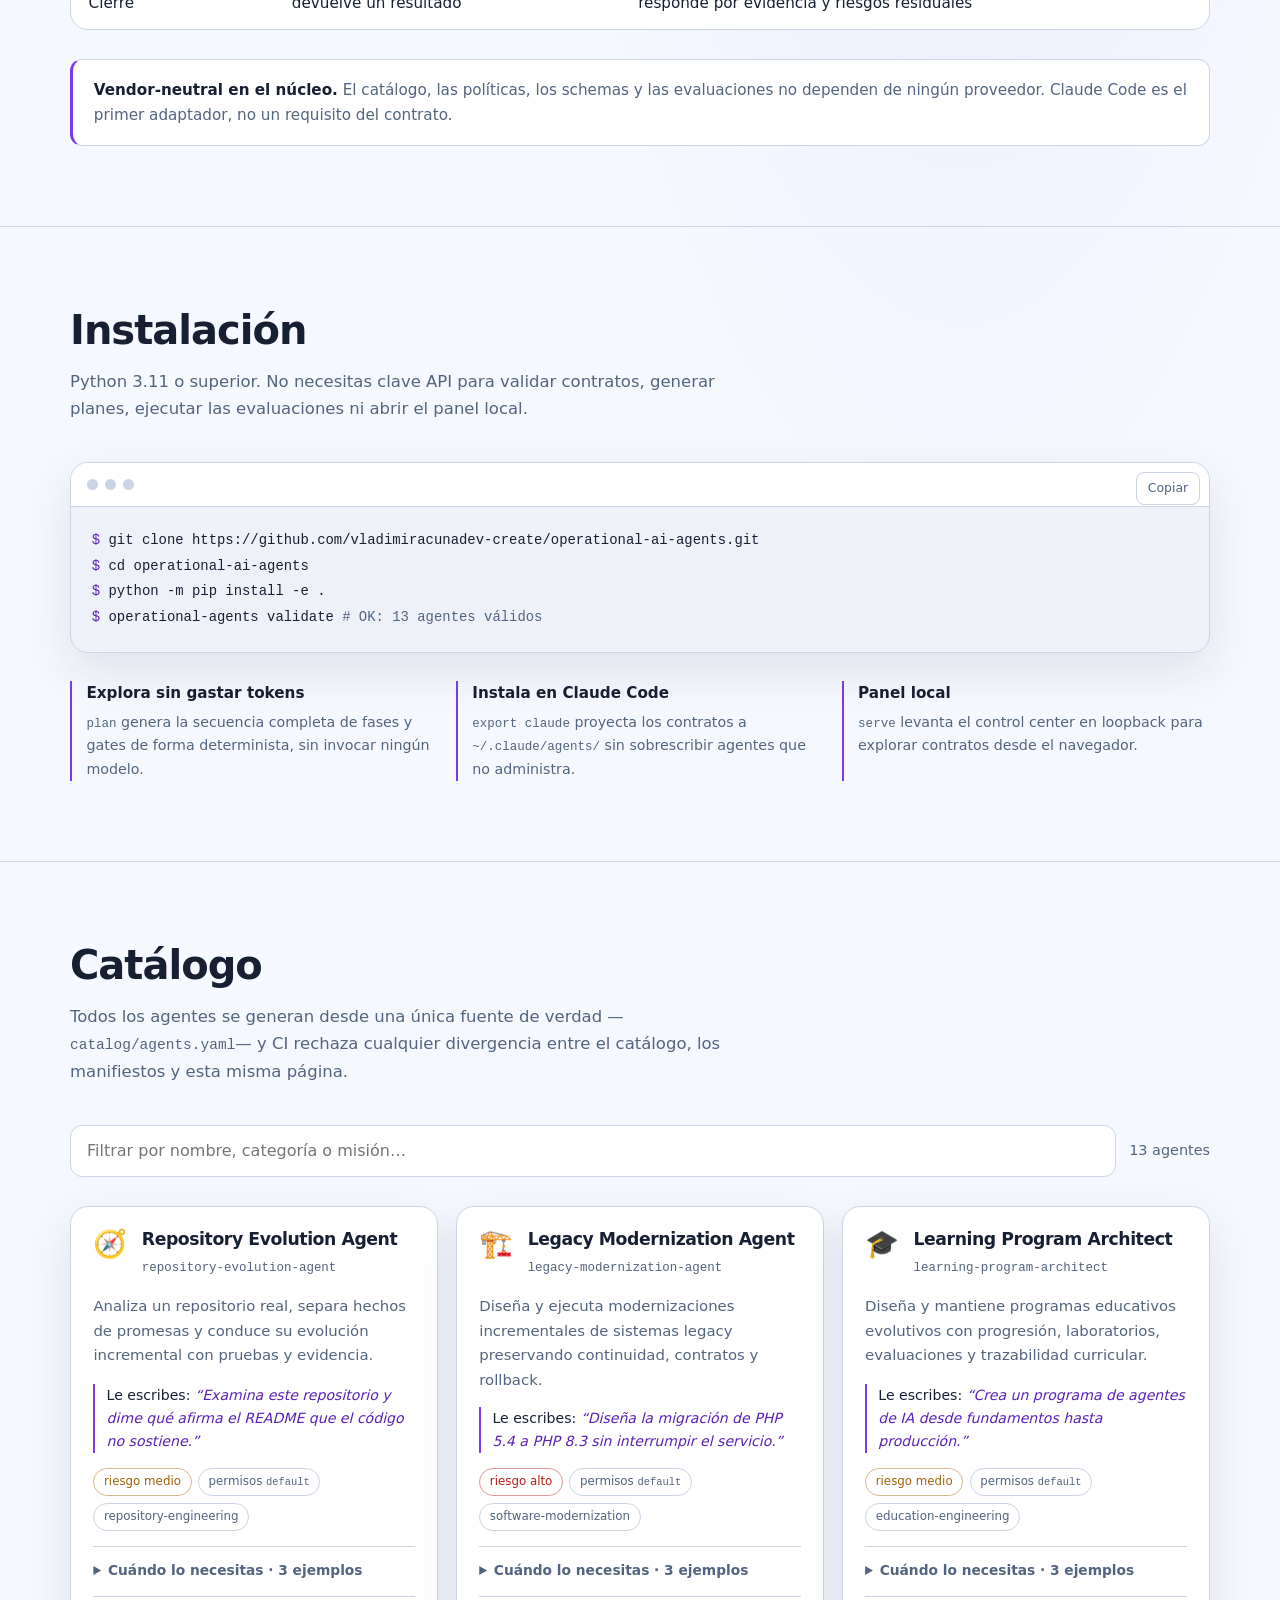
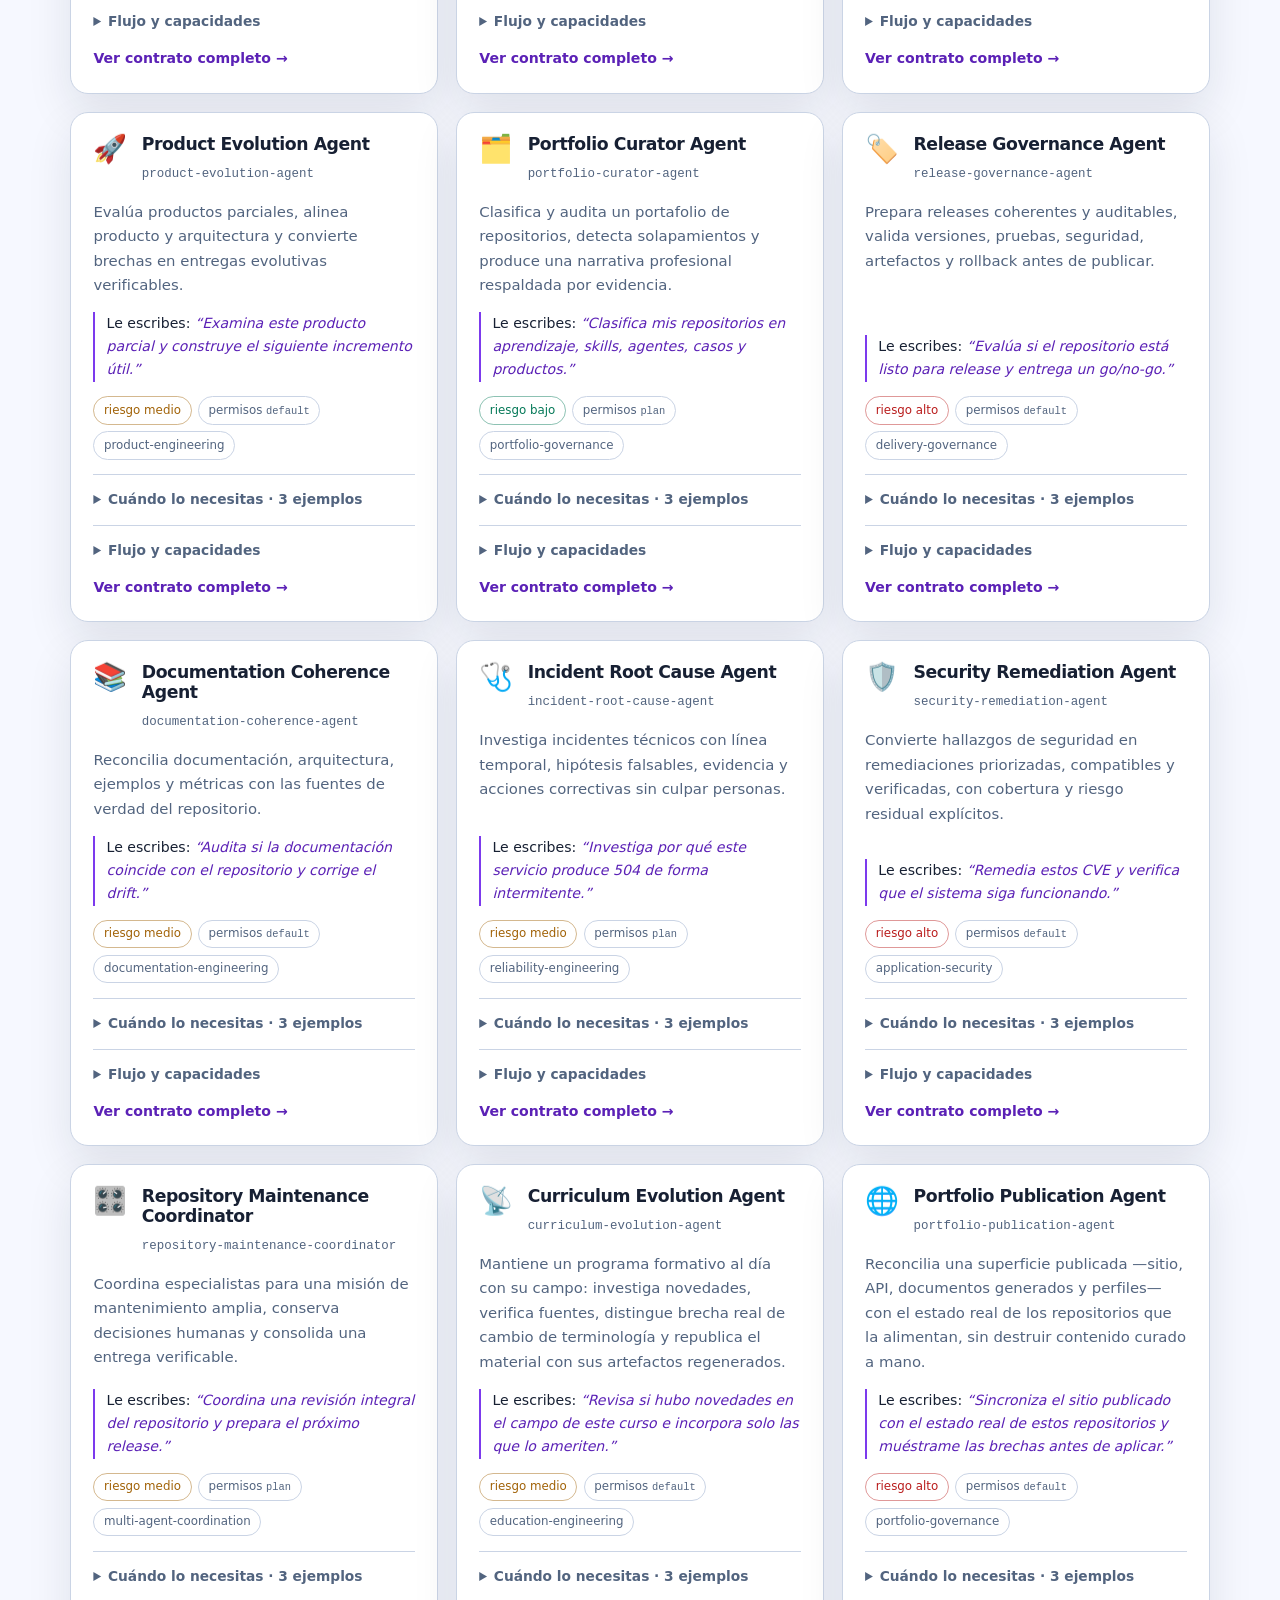
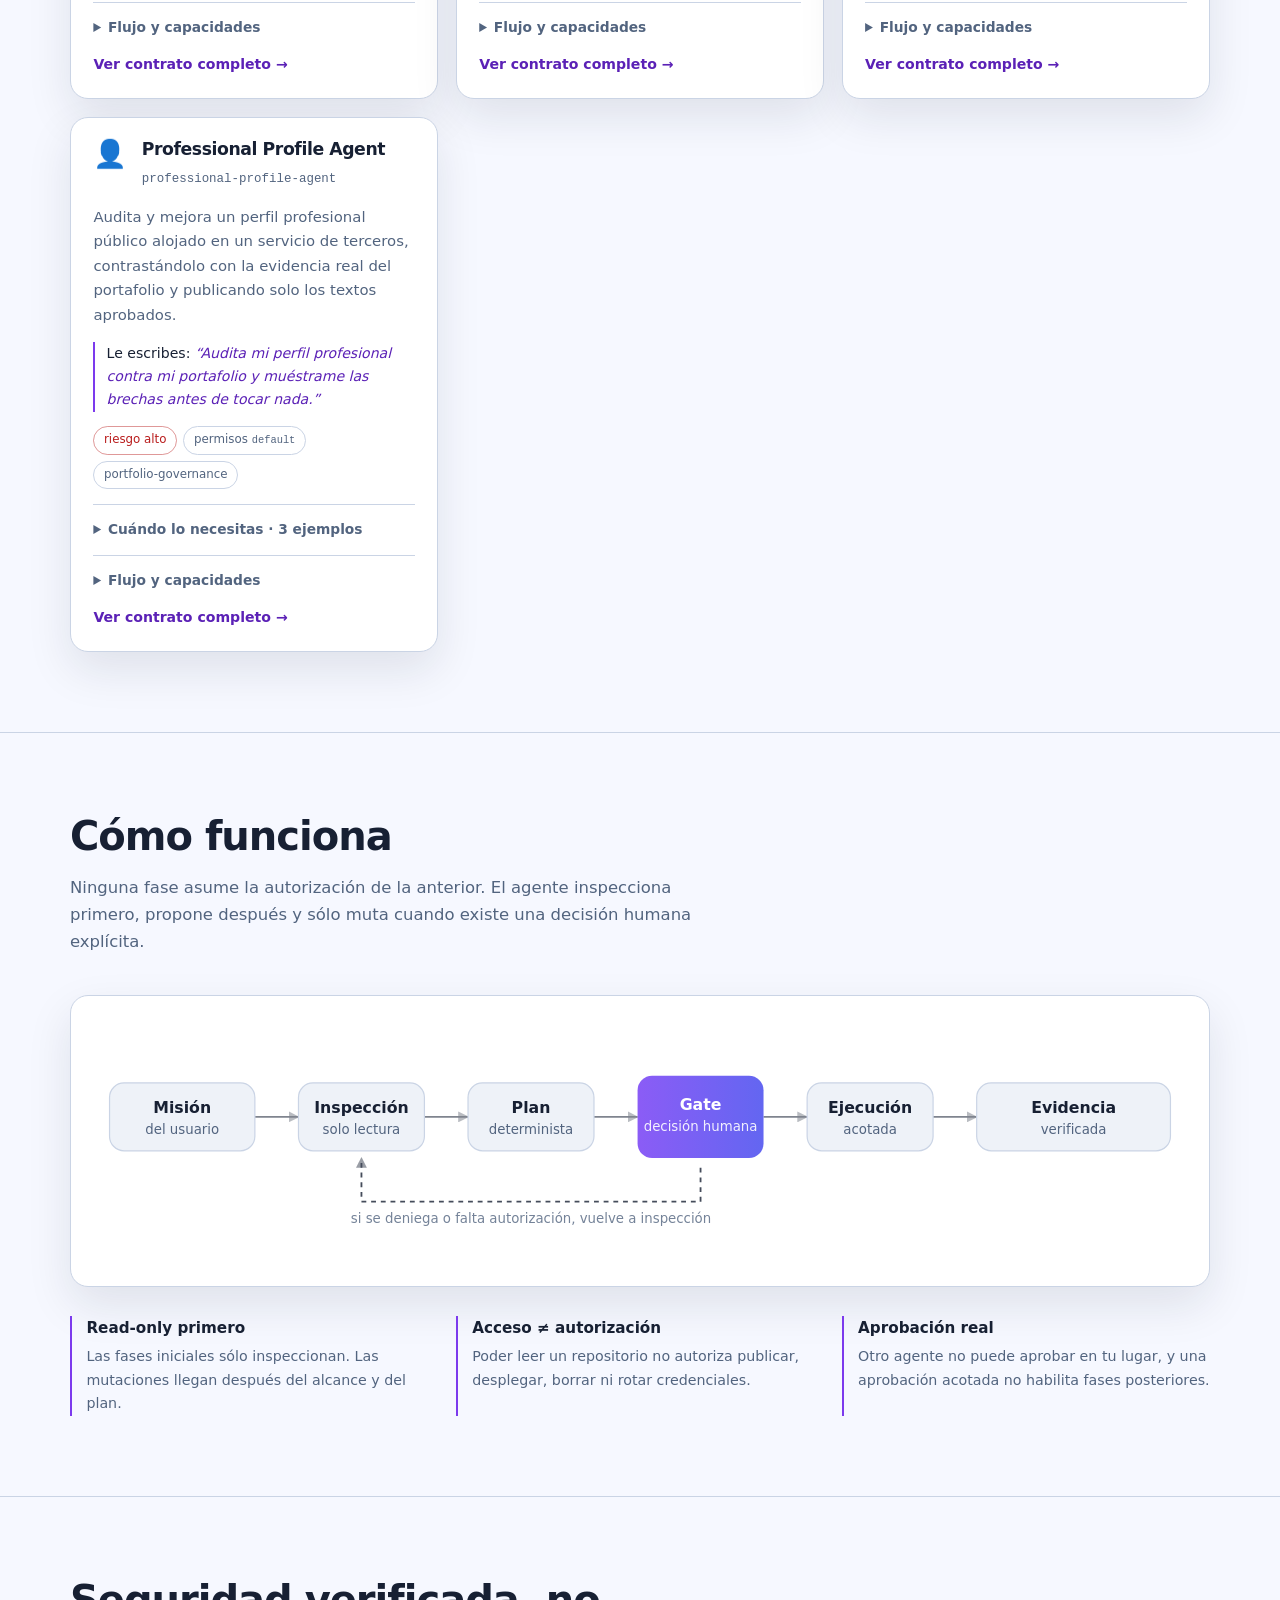
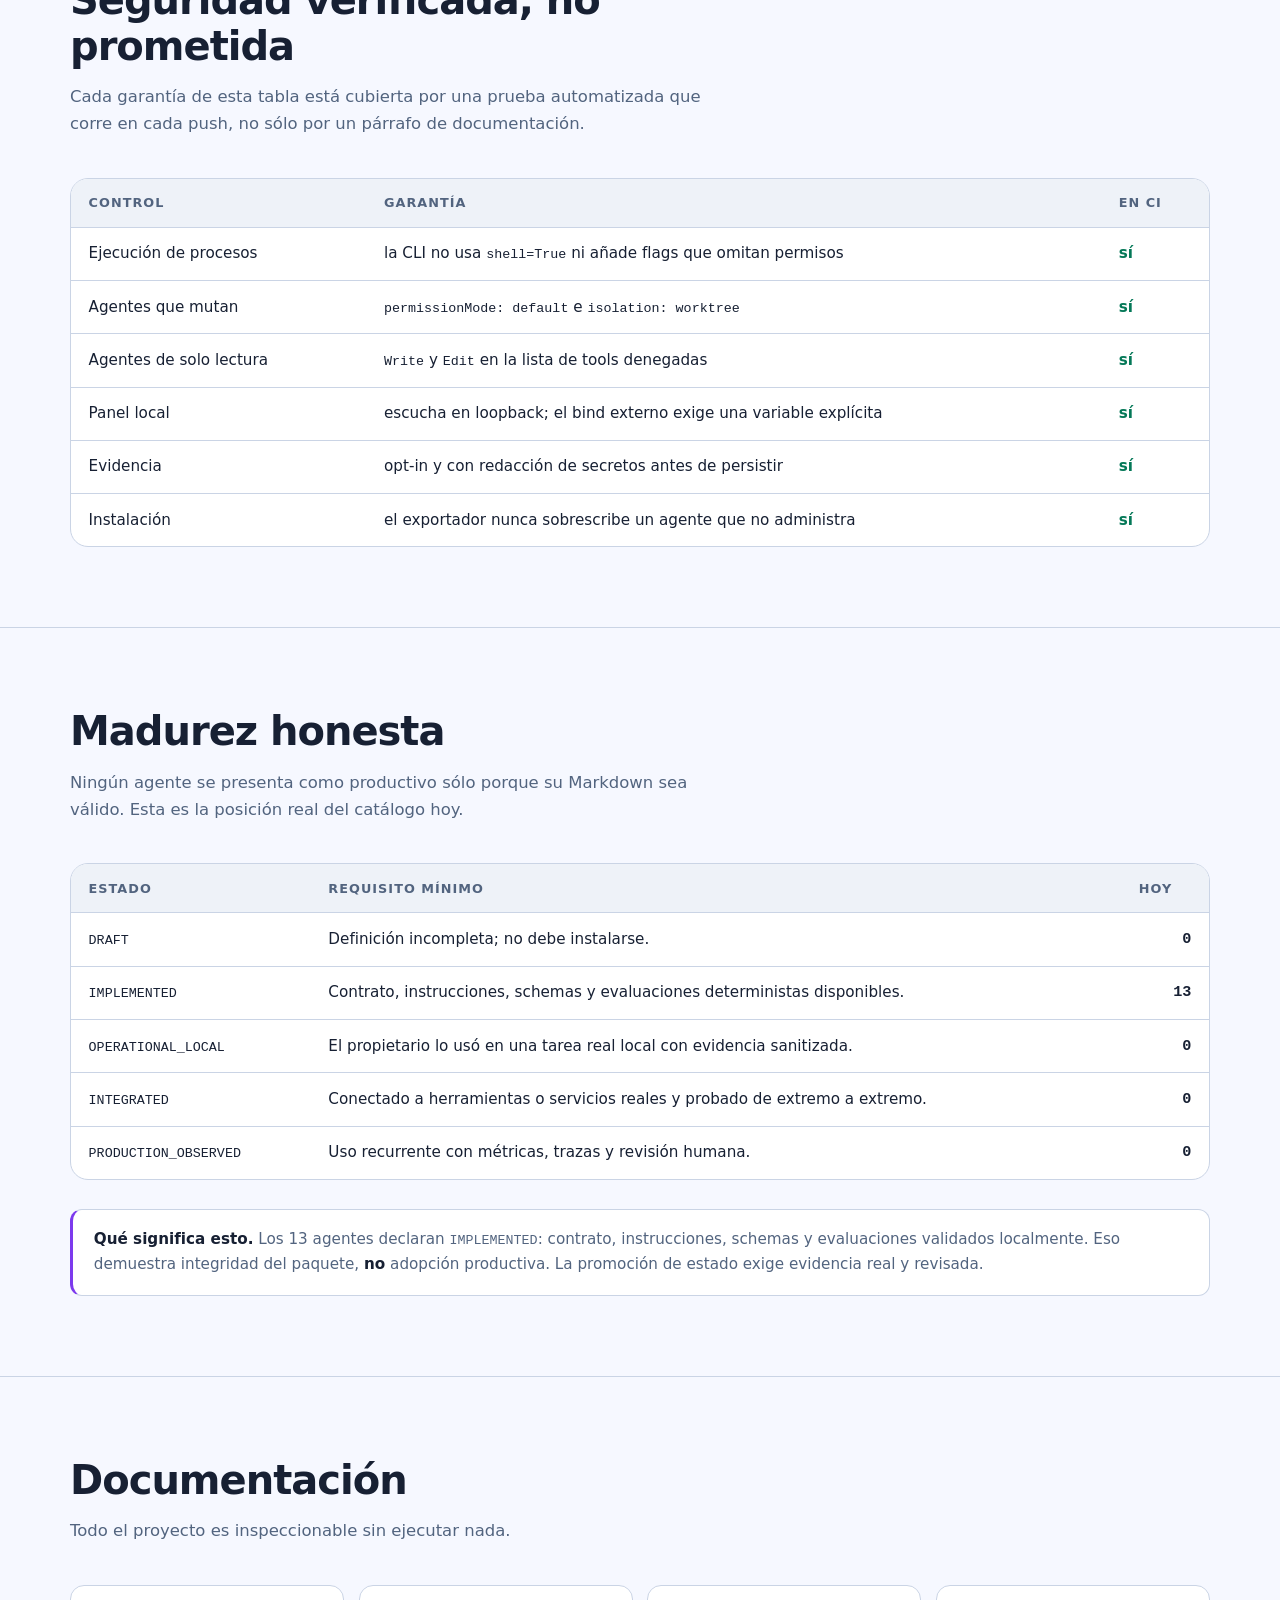
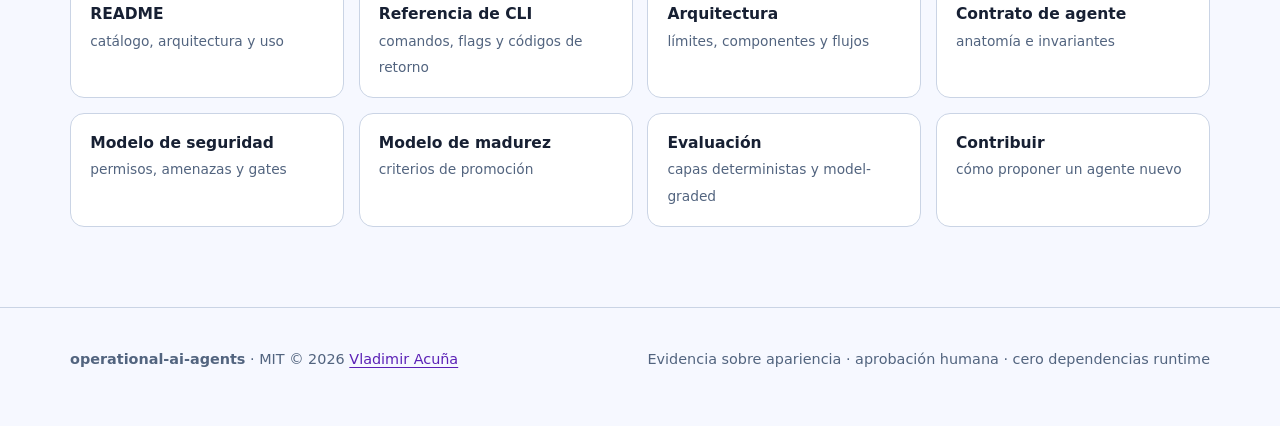
==== commit cc08b998: "feat: añade tres ejemplos de uso a cada agente del catálogo El contrato decía con precisión qué hace" ====
--- a/site/index.html
+++ b/site/index.html
@@ -124,6 +124,14 @@
 .card__id{margin:.25rem 0 0}
 .card__id code{color:var(--muted);font-size:.78rem}
 .card__mission{margin:0;color:var(--muted);font-size:.93rem;flex:1}
+.card__ask{margin:0;font-size:.88rem;color:var(--text);border-left:2px solid var(--accent);padding-left:.7rem}
+.card__ask q{color:var(--accent-soft);font-style:italic}
+.scn{list-style:none;margin:.6rem 0 0;padding:0;display:grid;gap:.85rem}
+.scn li{display:grid;gap:.2rem;font-size:.85rem}
+.scn b{color:var(--text);font-size:.88rem}
+.scn__sit{color:var(--muted)}
+.scn__ask{color:var(--accent-soft);font-style:italic}
+.scn__get{color:var(--muted)}
 .chips{display:flex;flex-wrap:wrap;gap:.4rem;list-style:none;padding:0;margin:0}
 .chip{font-size:.74rem;padding:.22rem .6rem;border-radius:999px;border:1px solid var(--line);color:var(--muted)}
 .chip code{color:inherit}
@@ -201,7 +209,7 @@
   <div class="stats">
     <div class="stat"><b>13</b><span>agentes con contrato</span></div>
     <div class="stat"><b>39</b><span>evaluaciones deterministas</span></div>
-    <div class="stat"><b>33</b><span>pruebas automatizadas</span></div>
+    <div class="stat"><b>34</b><span>pruebas automatizadas</span></div>
     <div class="stat"><b>0</b><span>dependencias runtime</span></div>
   </div>
 </header>
@@ -274,7 +282,7 @@
     <output id="count" for="q">13 agentes</output>
   </div>
   <div class="grid" id="grid">
-        <article class="card" data-search="repository evolution agent repository-evolution-agent repository-engineering analiza un repositorio real, separa hechos de promesas y conduce su evolución incremental con pruebas y evidencia.">
+        <article class="card" data-search="repository evolution agent repository-evolution-agent repository-engineering analiza un repositorio real, separa hechos de promesas y conduce su evolución incremental con pruebas y evidencia. el readme promete más de lo que el código hace retomas un repositorio cuyo readme describe funciones que nadie ha comprobado en meses. no sabes qué parte es real. examina este repositorio y dime qué afirma el readme que el código no sostiene. quieres mejorarlo y no sabes por dónde empezar el proyecto funciona, intuyes que le falta mucho, y cada vez que empiezas a tocarlo acabas perdido entre cosas a medias. completa lo que falta en este repositorio sin romper lo que ya funciona. vas a enseñarlo y no quieres sorpresas vas a mostrar el repositorio en una entrevista o a un cliente y quieres que diga exactamente lo que puede demostrar. antes de enseñar este repositorio, comprueba que todo lo que afirma se sostiene.">
           <header class="card__head">
             <span class="card__icon" aria-hidden="true">🧭</span>
             <div>
@@ -283,12 +291,17 @@
             </div>
           </header>
           <p class="card__mission">Analiza un repositorio real, separa hechos de promesas y conduce su evolución incremental con pruebas y evidencia.</p>
+          <p class="card__ask">Le escribes: <q>Examina este repositorio y dime qué afirma el README que el código no sostiene.</q></p>
           <ul class="chips">
             <li class="chip chip--risk-medium">riesgo medio</li>
             <li class="chip">permisos <code>default</code></li>
             <li class="chip">repository-engineering</li>
           </ul>
           <details>
+            <summary>Cuándo lo necesitas · 3 ejemplos</summary>
+            <ul class="scn"><li><b>El README promete más de lo que el código hace</b><span class="scn__sit">Retomas un repositorio cuyo README describe funciones que nadie ha comprobado en meses. No sabes qué parte es real.</span><span class="scn__ask">«Examina este repositorio y dime qué afirma el README que el código no sostiene.»</span><span class="scn__get">→ El inventario del estado real y una matriz que clasifica cada afirmación como implementada, parcial, simulada, planificada u obsoleta, con el archivo o la prueba que lo demuestra.</span></li><li><b>Quieres mejorarlo y no sabes por dónde empezar</b><span class="scn__sit">El proyecto funciona, intuyes que le falta mucho, y cada vez que empiezas a tocarlo acabas perdido entre cosas a medias.</span><span class="scn__ask">«Completa lo que falta en este repositorio sin romper lo que ya funciona.»</span><span class="scn__get">→ Un plan por fases ordenado por valor y riesgo, con cada paso verificable por separado. Ejecuta solo lo que apruebes y deja verde lo que ya lo estaba.</span></li><li><b>Vas a enseñarlo y no quieres sorpresas</b><span class="scn__sit">Vas a mostrar el repositorio en una entrevista o a un cliente y quieres que diga exactamente lo que puede demostrar.</span><span class="scn__ask">«Antes de enseñar este repositorio, comprueba que todo lo que afirma se sostiene.»</span><span class="scn__get">→ La lista de afirmaciones sin respaldo, la corrección propuesta para cada una y los riesgos que siguen abiertos aunque se corrijan.</span></li></ul>
+          </details>
+          <details>
             <summary>Flujo y capacidades</summary>
             <p class="detail-title">Fases</p>
             <ol class="phases"><li>scope</li><li>inventory</li><li>truth map</li><li>gap analysis</li><li>plan</li><li>approval</li><li>implementation</li><li>verification</li><li>handoff</li></ol>
@@ -301,7 +314,7 @@
             Ver contrato completo <span aria-hidden="true">→</span>
           </a>
         </article>
-        <article class="card" data-search="legacy modernization agent legacy-modernization-agent software-modernization diseña y ejecuta modernizaciones incrementales de sistemas legacy preservando continuidad, contratos y rollback.">
+        <article class="card" data-search="legacy modernization agent legacy-modernization-agent software-modernization diseña y ejecuta modernizaciones incrementales de sistemas legacy preservando continuidad, contratos y rollback. una versión del lenguaje que ya nadie soporta el sistema corre sobre una versión que dejó de recibir parches y migrarlo de golpe significa apagar el servicio. diseña la migración de php 5.4 a php 8.3 sin interrumpir el servicio. cambiar el motor de datos sin romper a quien lo consume quieres mover el acceso a datos a otro motor, pero hay aplicaciones que consumen esas tablas y no puedes coordinarlas todas a la vez. moderniza el acceso a sql server manteniendo compatibilidad durante la transición. nadie se atreve a tocar ese módulo hay una parte del sistema que todos evitan porque no tiene pruebas y nadie recuerda por qué funciona. cubre este módulo con pruebas de caracterización antes de que lo toquemos.">
           <header class="card__head">
             <span class="card__icon" aria-hidden="true">🏗️</span>
             <div>
@@ -310,12 +323,17 @@
             </div>
           </header>
           <p class="card__mission">Diseña y ejecuta modernizaciones incrementales de sistemas legacy preservando continuidad, contratos y rollback.</p>
+          <p class="card__ask">Le escribes: <q>Diseña la migración de PHP 5.4 a PHP 8.3 sin interrumpir el servicio.</q></p>
           <ul class="chips">
             <li class="chip chip--risk-high">riesgo alto</li>
             <li class="chip">permisos <code>default</code></li>
             <li class="chip">software-modernization</li>
           </ul>
           <details>
+            <summary>Cuándo lo necesitas · 3 ejemplos</summary>
+            <ul class="scn"><li><b>Una versión del lenguaje que ya nadie soporta</b><span class="scn__sit">El sistema corre sobre una versión que dejó de recibir parches y migrarlo de golpe significa apagar el servicio.</span><span class="scn__ask">«Diseña la migración de PHP 5.4 a PHP 8.3 sin interrumpir el servicio.»</span><span class="scn__get">→ El inventario de lo que hay, pruebas de caracterización que fijan el comportamiento actual como línea base, un plan de migración por etapas y el plan de reversión de cada una.</span></li><li><b>Cambiar el motor de datos sin romper a quien lo consume</b><span class="scn__sit">Quieres mover el acceso a datos a otro motor, pero hay aplicaciones que consumen esas tablas y no puedes coordinarlas todas a la vez.</span><span class="scn__ask">«Moderniza el acceso a SQL Server manteniendo compatibilidad durante la transición.»</span><span class="scn__get">→ El contrato actual congelado como línea base, la capa de compatibilidad que sostiene a los consumidores durante la transición y el criterio para retirarla.</span></li><li><b>Nadie se atreve a tocar ese módulo</b><span class="scn__sit">Hay una parte del sistema que todos evitan porque no tiene pruebas y nadie recuerda por qué funciona.</span><span class="scn__ask">«Cubre este módulo con pruebas de caracterización antes de que lo toquemos.»</span><span class="scn__get">→ Pruebas que capturan el comportamiento real, rarezas incluidas, para que cualquier cambio posterior falle de forma visible en vez de silenciosa.</span></li></ul>
+          </details>
+          <details>
             <summary>Flujo y capacidades</summary>
             <p class="detail-title">Fases</p>
             <ol class="phases"><li>scope</li><li>system map</li><li>contract baseline</li><li>risk analysis</li><li>migration slices</li><li>approval</li><li>implementation</li><li>compatibility verification</li><li>rollback handoff</li></ol>
@@ -328,7 +346,7 @@
             Ver contrato completo <span aria-hidden="true">→</span>
           </a>
         </article>
-        <article class="card" data-search="learning program architect learning-program-architect education-engineering diseña y mantiene programas educativos evolutivos con progresión, laboratorios, evaluaciones y trazabilidad curricular.">
+        <article class="card" data-search="learning program architect learning-program-architect education-engineering diseña y mantiene programas educativos evolutivos con progresión, laboratorios, evaluaciones y trazabilidad curricular. un dominio en la cabeza y ningún curso dominas un tema y quieres convertirlo en un programa formativo, pero acabas con carpetas vacías y títulos sin contenido debajo. crea un programa de agentes de ia desde fundamentos hasta producción. un curso que se lee bien pero no se practica el material está bien escrito, pero quien lo sigue solo lee: no hay nada que ejecutar ni forma de saber si aprendió. amplía este curso con laboratorios reales, evaluaciones y capstones. saber qué falta antes de prometer fechas tienes medio programa y necesitas saber qué falta antes de anunciar un calendario o abrir inscripciones. revisa este programa y dime qué le falta para estar completo, sin escribir contenido todavía.">
           <header class="card__head">
             <span class="card__icon" aria-hidden="true">🎓</span>
             <div>
@@ -337,12 +355,17 @@
             </div>
           </header>
           <p class="card__mission">Diseña y mantiene programas educativos evolutivos con progresión, laboratorios, evaluaciones y trazabilidad curricular.</p>
+          <p class="card__ask">Le escribes: <q>Crea un programa de agentes de IA desde fundamentos hasta producción.</q></p>
           <ul class="chips">
             <li class="chip chip--risk-medium">riesgo medio</li>
             <li class="chip">permisos <code>default</code></li>
             <li class="chip">education-engineering</li>
           </ul>
           <details>
+            <summary>Cuándo lo necesitas · 3 ejemplos</summary>
+            <ul class="scn"><li><b>Un dominio en la cabeza y ningún curso</b><span class="scn__sit">Dominas un tema y quieres convertirlo en un programa formativo, pero acabas con carpetas vacías y títulos sin contenido debajo.</span><span class="scn__ask">«Crea un programa de agentes de IA desde fundamentos hasta producción.»</span><span class="scn__get">→ El currículo con su progresión, las lecciones escritas, laboratorios que se ejecutan de verdad, evaluaciones, proyectos finales y el plan de mantenimiento.</span></li><li><b>Un curso que se lee bien pero no se practica</b><span class="scn__sit">El material está bien escrito, pero quien lo sigue solo lee: no hay nada que ejecutar ni forma de saber si aprendió.</span><span class="scn__ask">«Amplía este curso con laboratorios reales, evaluaciones y capstones.»</span><span class="scn__get">→ Laboratorios ejecutables con sus criterios de corrección, evaluaciones por nivel y capstones que integran lo aprendido, enganchados al temario que ya existe.</span></li><li><b>Saber qué falta antes de prometer fechas</b><span class="scn__sit">Tienes medio programa y necesitas saber qué falta antes de anunciar un calendario o abrir inscripciones.</span><span class="scn__ask">«Revisa este programa y dime qué le falta para estar completo, sin escribir contenido todavía.»</span><span class="scn__get">→ El mapa de cobertura del temario, las secciones que solo tienen título y el orden en que conviene llenarlas.</span></li></ul>
+          </details>
+          <details>
             <summary>Flujo y capacidades</summary>
             <p class="detail-title">Fases</p>
             <ol class="phases"><li>audience</li><li>outcomes</li><li>prerequisites</li><li>curriculum map</li><li>content production</li><li>assessment design</li><li>technical validation</li><li>accessibility</li><li>release</li></ol>
@@ -355,7 +378,7 @@
             Ver contrato completo <span aria-hidden="true">→</span>
           </a>
         </article>
-        <article class="card" data-search="product evolution agent product-evolution-agent product-engineering evalúa productos parciales, alinea producto y arquitectura y convierte brechas en entregas evolutivas verificables.">
+        <article class="card" data-search="product evolution agent product-evolution-agent product-engineering evalúa productos parciales, alinea producto y arquitectura y convierte brechas en entregas evolutivas verificables. diez cosas a medias y ninguna prioridad el producto existe y se usa, hay muchos frentes abiertos y ninguna forma clara de decidir cuál sigue. examina este producto parcial y construye el siguiente incremento útil. el roadmap dice una cosa y el código otra el roadmap lleva meses sin tocarse: marca como hecho cosas que no lo están y no menciona lo que sí se construyó. separa lo implementado de lo planificado y actualiza el roadmap con evidencia. añadir algo sin romper a quien ya lo usa quieres una función nueva, pero hay gente sobre la versión actual a la que no puedes romperle nada. añade esta función manteniendo compatibilidad con lo que ya está en uso.">
           <header class="card__head">
             <span class="card__icon" aria-hidden="true">🚀</span>
             <div>
@@ -364,12 +387,17 @@
             </div>
           </header>
           <p class="card__mission">Evalúa productos parciales, alinea producto y arquitectura y convierte brechas en entregas evolutivas verificables.</p>
+          <p class="card__ask">Le escribes: <q>Examina este producto parcial y construye el siguiente incremento útil.</q></p>
           <ul class="chips">
             <li class="chip chip--risk-medium">riesgo medio</li>
             <li class="chip">permisos <code>default</code></li>
             <li class="chip">product-engineering</li>
           </ul>
           <details>
+            <summary>Cuándo lo necesitas · 3 ejemplos</summary>
+            <ul class="scn"><li><b>Diez cosas a medias y ninguna prioridad</b><span class="scn__sit">El producto existe y se usa, hay muchos frentes abiertos y ninguna forma clara de decidir cuál sigue.</span><span class="scn__ask">«Examina este producto parcial y construye el siguiente incremento útil.»</span><span class="scn__get">→ El mapa de lo que hoy funciona de verdad, las brechas del recorrido del usuario, un backlog priorizado y el primer incremento implementado y verificado.</span></li><li><b>El roadmap dice una cosa y el código otra</b><span class="scn__sit">El roadmap lleva meses sin tocarse: marca como hecho cosas que no lo están y no menciona lo que sí se construyó.</span><span class="scn__ask">«Separa lo implementado de lo planificado y actualiza el roadmap con evidencia.»</span><span class="scn__get">→ Cada punto del roadmap contrastado con el código, el roadmap corregido y la lista de lo que se construyó sin haberse planificado.</span></li><li><b>Añadir algo sin romper a quien ya lo usa</b><span class="scn__sit">Quieres una función nueva, pero hay gente sobre la versión actual a la que no puedes romperle nada.</span><span class="scn__ask">«Añade esta función manteniendo compatibilidad con lo que ya está en uso.»</span><span class="scn__get">→ El incremento implementado, la comprobación de que los recorridos existentes siguen funcionando y el riesgo residual declarado.</span></li></ul>
+          </details>
+          <details>
             <summary>Flujo y capacidades</summary>
             <p class="detail-title">Fases</p>
             <ol class="phases"><li>product intent</li><li>implemented state</li><li>user journeys</li><li>gap map</li><li>prioritization</li><li>approval</li><li>increment</li><li>acceptance</li><li>roadmap update</li></ol>
@@ -382,7 +410,7 @@
             Ver contrato completo <span aria-hidden="true">→</span>
           </a>
         </article>
-        <article class="card" data-search="portfolio curator agent portfolio-curator-agent portfolio-governance clasifica y audita un portafolio de repositorios, detecta solapamientos y produce una narrativa profesional respaldada por evidencia.">
+        <article class="card" data-search="portfolio curator agent portfolio-curator-agent portfolio-governance clasifica y audita un portafolio de repositorios, detecta solapamientos y produce una narrativa profesional respaldada por evidencia. veinte repositorios y ninguna historia tienes muchos repositorios acumulados y, puestos juntos, no cuentan nada: no se distingue el ejercicio de aprendizaje del producto real. clasifica mis repositorios en aprendizaje, skills, agentes, casos y productos. dos repositorios que hacen lo mismo sospechas que hay capacidades duplicadas repartidas entre varios repositorios y no sabes cuál debería quedarse con cada una. detecta solapamientos entre mis repositorios y dime cuál es el hogar natural de cada capacidad. preparar la conversación con un reclutador vas a postular y necesitas explicar tu trabajo en cinco minutos con enlaces que sostengan lo que dices. prepara un mapa de portafolio para reclutadores con evidencia real.">
           <header class="card__head">
             <span class="card__icon" aria-hidden="true">🗂️</span>
             <div>
@@ -391,12 +419,17 @@
             </div>
           </header>
           <p class="card__mission">Clasifica y audita un portafolio de repositorios, detecta solapamientos y produce una narrativa profesional respaldada por evidencia.</p>
+          <p class="card__ask">Le escribes: <q>Clasifica mis repositorios en aprendizaje, skills, agentes, casos y productos.</q></p>
           <ul class="chips">
             <li class="chip chip--risk-low">riesgo bajo</li>
             <li class="chip">permisos <code>plan</code></li>
             <li class="chip">portfolio-governance</li>
           </ul>
           <details>
+            <summary>Cuándo lo necesitas · 3 ejemplos</summary>
+            <ul class="scn"><li><b>Veinte repositorios y ninguna historia</b><span class="scn__sit">Tienes muchos repositorios acumulados y, puestos juntos, no cuentan nada: no se distingue el ejercicio de aprendizaje del producto real.</span><span class="scn__ask">«Clasifica mis repositorios en aprendizaje, skills, agentes, casos y productos.»</span><span class="scn__get">→ Cada repositorio clasificado por su propósito principal, con su madurez honesta y la evidencia que la respalda. No modifica nada: solo lee.</span></li><li><b>Dos repositorios que hacen lo mismo</b><span class="scn__sit">Sospechas que hay capacidades duplicadas repartidas entre varios repositorios y no sabes cuál debería quedarse con cada una.</span><span class="scn__ask">«Detecta solapamientos entre mis repositorios y dime cuál es el hogar natural de cada capacidad.»</span><span class="scn__get">→ El mapa de duplicación y la recomendación de fusionar, archivar o renombrar, cada una con su justificación.</span></li><li><b>Preparar la conversación con un reclutador</b><span class="scn__sit">Vas a postular y necesitas explicar tu trabajo en cinco minutos con enlaces que sostengan lo que dices.</span><span class="scn__ask">«Prepara un mapa de portafolio para reclutadores con evidencia real.»</span><span class="scn__get">→ La narrativa que conecta los repositorios sin exagerar adopción, con el enlace concreto que respalda cada afirmación.</span></li></ul>
+          </details>
+          <details>
             <summary>Flujo y capacidades</summary>
             <p class="detail-title">Fases</p>
             <ol class="phases"><li>scope</li><li>repository discovery</li><li>classification</li><li>evidence sampling</li><li>overlap analysis</li><li>maturity map</li><li>narrative</li><li>recommendations</li></ol>
@@ -409,7 +442,7 @@
             Ver contrato completo <span aria-hidden="true">→</span>
           </a>
         </article>
-        <article class="card" data-search="release governance agent release-governance-agent delivery-governance prepara releases coherentes y auditables, valida versiones, pruebas, seguridad, artefactos y rollback antes de publicar.">
+        <article class="card" data-search="release governance agent release-governance-agent delivery-governance prepara releases coherentes y auditables, valida versiones, pruebas, seguridad, artefactos y rollback antes de publicar. publicar sin saber si está listo hay cambios acumulados, alguien pregunta cuándo sale la versión y nadie ha comprobado si el conjunto está en condiciones. evalúa si el repositorio está listo para release y entrega un go/no-go. dejarlo todo listo y decidir tú cuándo sale quieres versión, changelog y artefactos preparados, pero el momento de publicar lo eliges tú. prepara la versión 0.4.0 y detente antes de publicar. un artefacto que compila pero llega vacío el build pasa en verde y aun así el instalador o el paquete llega incompleto a quien lo descarga. verifica que los artefactos de este release contienen de verdad lo que prometen.">
           <header class="card__head">
             <span class="card__icon" aria-hidden="true">🏷️</span>
             <div>
@@ -418,12 +451,17 @@
             </div>
           </header>
           <p class="card__mission">Prepara releases coherentes y auditables, valida versiones, pruebas, seguridad, artefactos y rollback antes de publicar.</p>
+          <p class="card__ask">Le escribes: <q>Evalúa si el repositorio está listo para release y entrega un go/no-go.</q></p>
           <ul class="chips">
             <li class="chip chip--risk-high">riesgo alto</li>
             <li class="chip">permisos <code>default</code></li>
             <li class="chip">delivery-governance</li>
           </ul>
           <details>
+            <summary>Cuándo lo necesitas · 3 ejemplos</summary>
+            <ul class="scn"><li><b>Publicar sin saber si está listo</b><span class="scn__sit">Hay cambios acumulados, alguien pregunta cuándo sale la versión y nadie ha comprobado si el conjunto está en condiciones.</span><span class="scn__ask">«Evalúa si el repositorio está listo para release y entrega un go/no-go.»</span><span class="scn__get">→ Un informe de preparación con versión, pruebas, seguridad y artefactos comprobados, y una recomendación explícita de publicar o no, con sus motivos.</span></li><li><b>Dejarlo todo listo y decidir tú cuándo sale</b><span class="scn__sit">Quieres versión, changelog y artefactos preparados, pero el momento de publicar lo eliges tú.</span><span class="scn__ask">«Prepara la versión 0.4.0 y detente antes de publicar.»</span><span class="scn__get">→ La versión subida en todos sus marcadores, el changelog redactado y los artefactos construidos y verificados, con el proceso detenido en el gate de publicación.</span></li><li><b>Un artefacto que compila pero llega vacío</b><span class="scn__sit">El build pasa en verde y aun así el instalador o el paquete llega incompleto a quien lo descarga.</span><span class="scn__ask">«Verifica que los artefactos de este release contienen de verdad lo que prometen.»</span><span class="scn__get">→ La comprobación hecha dentro del artefacto y no en el log del build, con el contenido contado, más el plan de reversión si algo ya salió publicado.</span></li></ul>
+          </details>
+          <details>
             <summary>Flujo y capacidades</summary>
             <p class="detail-title">Fases</p>
             <ol class="phases"><li>scope</li><li>change inventory</li><li>version decision</li><li>quality gates</li><li>artifact build</li><li>release candidate</li><li>approval</li><li>publish handoff</li><li>post release checks</li></ol>
@@ -436,7 +474,7 @@
             Ver contrato completo <span aria-hidden="true">→</span>
           </a>
         </article>
-        <article class="card" data-search="documentation coherence agent documentation-coherence-agent documentation-engineering reconcilia documentación, arquitectura, ejemplos y métricas con las fuentes de verdad del repositorio.">
+        <article class="card" data-search="documentation coherence agent documentation-coherence-agent documentation-engineering reconcilia documentación, arquitectura, ejemplos y métricas con las fuentes de verdad del repositorio. números que dejaron de ser ciertos el readme dice «49 tests» y hay 62; la guía pide una versión del runtime que el ci ya no usa. nadie mintió: derivó. audita si la documentación coincide con el repositorio y corrige el drift. corregir el presente sin reescribir el pasado los conteos y las versiones también aparecen en el changelog y en notas históricas, y un reemplazo global falsificaría el registro. actualiza los conteos del readme desde la fuente de verdad sin tocar el historial. un diagrama que ya no representa el sistema la arquitectura cambió y el diagrama sigue mostrando componentes que se retiraron hace tiempo. revisa si los diagramas y los ejemplos de la documentación siguen siendo ciertos.">
           <header class="card__head">
             <span class="card__icon" aria-hidden="true">📚</span>
             <div>
@@ -445,12 +483,17 @@
             </div>
           </header>
           <p class="card__mission">Reconcilia documentación, arquitectura, ejemplos y métricas con las fuentes de verdad del repositorio.</p>
+          <p class="card__ask">Le escribes: <q>Audita si la documentación coincide con el repositorio y corrige el drift.</q></p>
           <ul class="chips">
             <li class="chip chip--risk-medium">riesgo medio</li>
             <li class="chip">permisos <code>default</code></li>
             <li class="chip">documentation-engineering</li>
           </ul>
           <details>
+            <summary>Cuándo lo necesitas · 3 ejemplos</summary>
+            <ul class="scn"><li><b>Números que dejaron de ser ciertos</b><span class="scn__sit">El README dice «49 tests» y hay 62; la guía pide una versión del runtime que el CI ya no usa. Nadie mintió: derivó.</span><span class="scn__ask">«Audita si la documentación coincide con el repositorio y corrige el drift.»</span><span class="scn__get">→ Cada afirmación contrastada con su fuente verificable, la lista de las que ya no se sostienen y la corrección aplicada solo sobre los marcadores de estado actual.</span></li><li><b>Corregir el presente sin reescribir el pasado</b><span class="scn__sit">Los conteos y las versiones también aparecen en el changelog y en notas históricas, y un reemplazo global falsificaría el registro.</span><span class="scn__ask">«Actualiza los conteos del README desde la fuente de verdad sin tocar el historial.»</span><span class="scn__get">→ Los marcadores de estado actual sincronizados y las referencias históricas intactas, con la distinción justificada caso por caso.</span></li><li><b>Un diagrama que ya no representa el sistema</b><span class="scn__sit">La arquitectura cambió y el diagrama sigue mostrando componentes que se retiraron hace tiempo.</span><span class="scn__ask">«Revisa si los diagramas y los ejemplos de la documentación siguen siendo ciertos.»</span><span class="scn__get">→ El informe de lo que el diagrama afirma frente a lo que el código hace, y lo que quedó sin resolver por falta de fuente fiable.</span></li></ul>
+          </details>
+          <details>
             <summary>Flujo y capacidades</summary>
             <p class="detail-title">Fases</p>
             <ol class="phases"><li>scope</li><li>claim extraction</li><li>source resolution</li><li>drift classification</li><li>repair plan</li><li>approval</li><li>documentation update</li><li>link and example verification</li><li>report</li></ol>
@@ -463,7 +506,7 @@
             Ver contrato completo <span aria-hidden="true">→</span>
           </a>
         </article>
-        <article class="card" data-search="incident root cause agent incident-root-cause-agent reliability-engineering investiga incidentes técnicos con línea temporal, hipótesis falsables, evidencia y acciones correctivas sin culpar personas.">
+        <article class="card" data-search="incident root cause agent incident-root-cause-agent reliability-engineering investiga incidentes técnicos con línea temporal, hipótesis falsables, evidencia y acciones correctivas sin culpar personas. un error que aparece y desaparece el servicio devuelve 504 de vez en cuando, sin patrón evidente, y reiniciarlo parece arreglarlo hasta la próxima. investiga por qué este servicio produce 504 de forma intermitente. el ci falla solo a veces la misma prueba pasa y falla sin que el código cambie, y el equipo ya normalizó reintentar hasta que pase. construye un rca de esta falla usando logs, métricas y cambios recientes. ya se arregló, pero nadie sabe por qué el incidente terminó y el servicio volvió, pero nada impide que ocurra otra vez la semana que viene. el incidente ya pasó: reconstruye qué ocurrió y qué evita que se repita.">
           <header class="card__head">
             <span class="card__icon" aria-hidden="true">🩺</span>
             <div>
@@ -472,12 +515,17 @@
             </div>
           </header>
           <p class="card__mission">Investiga incidentes técnicos con línea temporal, hipótesis falsables, evidencia y acciones correctivas sin culpar personas.</p>
+          <p class="card__ask">Le escribes: <q>Investiga por qué este servicio produce 504 de forma intermitente.</q></p>
           <ul class="chips">
             <li class="chip chip--risk-medium">riesgo medio</li>
             <li class="chip">permisos <code>plan</code></li>
             <li class="chip">reliability-engineering</li>
           </ul>
           <details>
+            <summary>Cuándo lo necesitas · 3 ejemplos</summary>
+            <ul class="scn"><li><b>Un error que aparece y desaparece</b><span class="scn__sit">El servicio devuelve 504 de vez en cuando, sin patrón evidente, y reiniciarlo parece arreglarlo hasta la próxima.</span><span class="scn__ask">«Investiga por qué este servicio produce 504 de forma intermitente.»</span><span class="scn__get">→ La línea temporal de lo ocurrido, las hipótesis planteadas como falsables con la evidencia que las descarta o las sostiene, y las causas contribuyentes que quedan en pie.</span></li><li><b>El CI falla solo a veces</b><span class="scn__sit">La misma prueba pasa y falla sin que el código cambie, y el equipo ya normalizó reintentar hasta que pase.</span><span class="scn__ask">«Construye un RCA de esta falla usando logs, métricas y cambios recientes.»</span><span class="scn__get">→ El registro de evidencia, la causa demostrada —no la más plausible— y acciones correctivas con la forma de verificar que funcionaron.</span></li><li><b>Ya se arregló, pero nadie sabe por qué</b><span class="scn__sit">El incidente terminó y el servicio volvió, pero nada impide que ocurra otra vez la semana que viene.</span><span class="scn__ask">«El incidente ya pasó: reconstruye qué ocurrió y qué evita que se repita.»</span><span class="scn__get">→ La reconstrucción sin culpar a personas, la declaración de causa raíz y el plan de prevención con su verificación.</span></li></ul>
+          </details>
+          <details>
             <summary>Flujo y capacidades</summary>
             <p class="detail-title">Fases</p>
             <ol class="phases"><li>safety</li><li>timeline</li><li>symptom baseline</li><li>evidence collection</li><li>hypotheses</li><li>discrimination tests</li><li>root causes</li><li>corrective actions</li><li>postmortem</li></ol>
@@ -490,7 +538,7 @@
             Ver contrato completo <span aria-hidden="true">→</span>
           </a>
         </article>
-        <article class="card" data-search="security remediation agent security-remediation-agent application-security convierte hallazgos de seguridad en remediaciones priorizadas, compatibles y verificadas, con cobertura y riesgo residual explícitos.">
+        <article class="card" data-search="security remediation agent security-remediation-agent application-security convierte hallazgos de seguridad en remediaciones priorizadas, compatibles y verificadas, con cobertura y riesgo residual explícitos. un scan con cincuenta alertas el análisis devolvió una lista larga, no todas son explotables en tu contexto y actualizar a ciegas puede romper el sistema. remedia estos cve y verifica que el sistema siga funcionando. ¿este hallazgo es real o es ruido? el análisis estático marca una línea como vulnerable y no sabes si es explotable de verdad o un falso positivo. analiza este hallazgo sast, confirma si es explotable y corrígelo. «cero vulnerabilidades» que no significa nada el informe dice cero hallazgos, pero buena parte de las dependencias no está fijada a una versión concreta, así que el scanner no pudo pronunciarse sobre ellas. dime qué parte de este repositorio quedó realmente cubierta por el análisis.">
           <header class="card__head">
             <span class="card__icon" aria-hidden="true">🛡️</span>
             <div>
@@ -499,12 +547,17 @@
             </div>
           </header>
           <p class="card__mission">Convierte hallazgos de seguridad en remediaciones priorizadas, compatibles y verificadas, con cobertura y riesgo residual explícitos.</p>
+          <p class="card__ask">Le escribes: <q>Remedia estos CVE y verifica que el sistema siga funcionando.</q></p>
           <ul class="chips">
             <li class="chip chip--risk-high">riesgo alto</li>
             <li class="chip">permisos <code>default</code></li>
             <li class="chip">application-security</li>
           </ul>
           <details>
+            <summary>Cuándo lo necesitas · 3 ejemplos</summary>
+            <ul class="scn"><li><b>Un scan con cincuenta alertas</b><span class="scn__sit">El análisis devolvió una lista larga, no todas son explotables en tu contexto y actualizar a ciegas puede romper el sistema.</span><span class="scn__ask">«Remedia estos CVE y verifica que el sistema siga funcionando.»</span><span class="scn__get">→ Los hallazgos validados uno a uno y priorizados por riesgo real, las correcciones aplicadas y la prueba de que el sistema sigue en pie.</span></li><li><b>¿Este hallazgo es real o es ruido?</b><span class="scn__sit">El análisis estático marca una línea como vulnerable y no sabes si es explotable de verdad o un falso positivo.</span><span class="scn__ask">«Analiza este hallazgo SAST, confirma si es explotable y corrígelo.»</span><span class="scn__get">→ El veredicto con la ruta de explotación —o la razón por la que no existe—, la corrección si procede y el riesgo residual declarado.</span></li><li><b>«Cero vulnerabilidades» que no significa nada</b><span class="scn__sit">El informe dice cero hallazgos, pero buena parte de las dependencias no está fijada a una versión concreta, así que el scanner no pudo pronunciarse sobre ellas.</span><span class="scn__ask">«Dime qué parte de este repositorio quedó realmente cubierta por el análisis.»</span><span class="scn__get">→ La cobertura real en porcentaje, la lista de lo que quedó fuera del alcance y por qué, y el registro de riesgo residual.</span></li></ul>
+          </details>
+          <details>
             <summary>Flujo y capacidades</summary>
             <p class="detail-title">Fases</p>
             <ol class="phases"><li>scope</li><li>asset and trust map</li><li>finding validation</li><li>exploitability</li><li>prioritization</li><li>remediation plan</li><li>approval</li><li>fix</li><li>verification</li><li>residual risk</li></ol>
@@ -517,7 +570,7 @@
             Ver contrato completo <span aria-hidden="true">→</span>
           </a>
         </article>
-        <article class="card" data-search="repository maintenance coordinator repository-maintenance-coordinator multi-agent-coordination coordina especialistas para una misión de mantenimiento amplia, conserva decisiones humanas y consolida una entrega verificable.">
+        <article class="card" data-search="repository maintenance coordinator repository-maintenance-coordinator multi-agent-coordination coordina especialistas para una misión de mantenimiento amplia, conserva decisiones humanas y consolida una entrega verificable. una tarea que no cabe en un solo especialista lo que hay que hacer cruza documentación, seguridad, evolución y release, y encargárselo todo a un único agente produce un resultado plano. coordina una revisión integral del repositorio y prepara el próximo release. dos análisis que se contradicen un análisis pide actualizar una dependencia y otro advierte que ese cambio rompe compatibilidad. ambos tienen razón dentro de su alcance. resuelve las contradicciones entre estos análisis y dame un plan único. una modernización demasiado grande la migración toca base de datos, pruebas, documentación y despliegue, y no sabes en qué orden atacarla sin bloquearte. divide esta modernización entre especialistas y consolida un plan verificable.">
           <header class="card__head">
             <span class="card__icon" aria-hidden="true">🎛️</span>
             <div>
@@ -526,12 +579,17 @@
             </div>
           </header>
           <p class="card__mission">Coordina especialistas para una misión de mantenimiento amplia, conserva decisiones humanas y consolida una entrega verificable.</p>
+          <p class="card__ask">Le escribes: <q>Coordina una revisión integral del repositorio y prepara el próximo release.</q></p>
           <ul class="chips">
             <li class="chip chip--risk-medium">riesgo medio</li>
             <li class="chip">permisos <code>plan</code></li>
             <li class="chip">multi-agent-coordination</li>
           </ul>
           <details>
+            <summary>Cuándo lo necesitas · 3 ejemplos</summary>
+            <ul class="scn"><li><b>Una tarea que no cabe en un solo especialista</b><span class="scn__sit">Lo que hay que hacer cruza documentación, seguridad, evolución y release, y encargárselo todo a un único agente produce un resultado plano.</span><span class="scn__ask">«Coordina una revisión integral del repositorio y prepara el próximo release.»</span><span class="scn__get">→ El mapa de qué se delegó a quién, los hallazgos de cada especialista, los conflictos entre ellos resueltos y un plan integrado con una sola cola de aprobaciones.</span></li><li><b>Dos análisis que se contradicen</b><span class="scn__sit">Un análisis pide actualizar una dependencia y otro advierte que ese cambio rompe compatibilidad. Ambos tienen razón dentro de su alcance.</span><span class="scn__ask">«Resuelve las contradicciones entre estos análisis y dame un plan único.»</span><span class="scn__get">→ El conflicto nombrado, el criterio con el que se resolvió y un plan que no diluye la responsabilidad de ninguno de los especialistas.</span></li><li><b>Una modernización demasiado grande</b><span class="scn__sit">La migración toca base de datos, pruebas, documentación y despliegue, y no sabes en qué orden atacarla sin bloquearte.</span><span class="scn__ask">«Divide esta modernización entre especialistas y consolida un plan verificable.»</span><span class="scn__get">→ La descomposición en misiones acotadas, las dependencias entre ellas y el índice de evidencia que permite comprobar cada parte por separado.</span></li></ul>
+          </details>
+          <details>
             <summary>Flujo y capacidades</summary>
             <p class="detail-title">Fases</p>
             <ol class="phases"><li>mission</li><li>dependency map</li><li>specialist selection</li><li>delegation</li><li>evidence reconciliation</li><li>decision gates</li><li>integration plan</li><li>human approval</li><li>final handoff</li></ol>
@@ -544,7 +602,7 @@
             Ver contrato completo <span aria-hidden="true">→</span>
           </a>
         </article>
-        <article class="card" data-search="curriculum evolution agent curriculum-evolution-agent education-engineering mantiene un programa formativo al día con su campo: investiga novedades, verifica fuentes, distingue brecha real de cambio de terminología y republica el material con sus artefactos regenerados.">
+        <article class="card" data-search="curriculum evolution agent curriculum-evolution-agent education-engineering mantiene un programa formativo al día con su campo: investiga novedades, verifica fuentes, distingue brecha real de cambio de terminología y republica el material con sus artefactos regenerados. un curso que envejeció mientras no mirabas el programa se escribió hace meses, el campo se movió, y no sabes si lo que cambió afecta al temario o es solo ruido. revisa si hubo novedades en el campo de este curso e incorpora solo las que lo ameriten. incorporar lo nuevo sin reescribir el curso apareció algo que sí importa y quieres incorporarlo sin rehacer el programa entero ni romper los materiales ya publicados. actualiza el temario con lo aparecido desde la última versión y regenera los artefactos. saber si está desactualizado, sin tocarlo antes de invertir tiempo quieres saber si el programa está de verdad desfasado o solo lo parece. comprueba si este programa formativo quedó desactualizado y entrega el informe con fuentes.">
           <header class="card__head">
             <span class="card__icon" aria-hidden="true">📡</span>
             <div>
@@ -553,12 +611,17 @@
             </div>
           </header>
           <p class="card__mission">Mantiene un programa formativo al día con su campo: investiga novedades, verifica fuentes, distingue brecha real de cambio de terminología y republica el material con sus artefactos regenerados.</p>
+          <p class="card__ask">Le escribes: <q>Revisa si hubo novedades en el campo de este curso e incorpora solo las que lo ameriten.</q></p>
           <ul class="chips">
             <li class="chip chip--risk-medium">riesgo medio</li>
             <li class="chip">permisos <code>default</code></li>
             <li class="chip">education-engineering</li>
           </ul>
           <details>
+            <summary>Cuándo lo necesitas · 3 ejemplos</summary>
+            <ul class="scn"><li><b>Un curso que envejeció mientras no mirabas</b><span class="scn__sit">El programa se escribió hace meses, el campo se movió, y no sabes si lo que cambió afecta al temario o es solo ruido.</span><span class="scn__ask">«Revisa si hubo novedades en el campo de este curso e incorpora solo las que lo ameriten.»</span><span class="scn__get">→ Las fuentes verificadas una a una, el informe de cobertura frente al temario actual y solo los cambios que superan el umbral. «Sin cambios sustantivos» es un resultado legítimo.</span></li><li><b>Incorporar lo nuevo sin reescribir el curso</b><span class="scn__sit">Apareció algo que sí importa y quieres incorporarlo sin rehacer el programa entero ni romper los materiales ya publicados.</span><span class="scn__ask">«Actualiza el temario con lo aparecido desde la última versión y regenera los artefactos.»</span><span class="scn__get">→ Las lecciones tocadas y solo esas, los artefactos regenerados y comprobados, y la lista de lo que quedó igual a propósito.</span></li><li><b>Saber si está desactualizado, sin tocarlo</b><span class="scn__sit">Antes de invertir tiempo quieres saber si el programa está de verdad desfasado o solo lo parece.</span><span class="scn__ask">«Comprueba si este programa formativo quedó desactualizado y entrega el informe con fuentes.»</span><span class="scn__get">→ El diagnóstico con la fuente que respalda cada novedad, distinguiendo brecha de contenido real de simple cambio de terminología.</span></li></ul>
+          </details>
+          <details>
             <summary>Flujo y capacidades</summary>
             <p class="detail-title">Fases</p>
             <ol class="phases"><li>scope</li><li>curriculum inventory</li><li>field research</li><li>source verification</li><li>coverage contrast</li><li>gap classification</li><li>approval</li><li>content update</li><li>artifact regeneration</li><li>verification</li><li>publication handoff</li></ol>
@@ -571,7 +634,7 @@
             Ver contrato completo <span aria-hidden="true">→</span>
           </a>
         </article>
-        <article class="card" data-search="portfolio publication agent portfolio-publication-agent portfolio-governance reconcilia una superficie publicada —sitio, api, documentos generados y perfiles— con el estado real de los repositorios que la alimentan, sin destruir contenido curado a mano.">
+        <article class="card" data-search="portfolio publication agent portfolio-publication-agent portfolio-governance reconcilia una superficie publicada —sitio, api, documentos generados y perfiles— con el estado real de los repositorios que la alimentan, sin destruir contenido curado a mano. la web dice una versión y el release otra el sitio, la api y los documentos generados salieron en momentos distintos y cada superficie afirma algo diferente sobre los mismos proyectos. sincroniza el sitio publicado con el estado real de estos repositorios y muéstrame las brechas antes de aplicar. hace meses que no actualizas lo publicado publicaste releases nuevos y la superficie pública sigue mostrando el estado de hace tres meses. hace tiempo que no actualizo la superficie publicada: audítala y entrega un plan verificable. sin destruir lo que escribiste a mano parte del contenido publicado se curó a mano y una regeneración automática lo borraría sin avisar. actualiza lo que esté desfasado sin tocar el contenido que escribí a mano.">
           <header class="card__head">
             <span class="card__icon" aria-hidden="true">🌐</span>
             <div>
@@ -580,12 +643,17 @@
             </div>
           </header>
           <p class="card__mission">Reconcilia una superficie publicada —sitio, API, documentos generados y perfiles— con el estado real de los repositorios que la alimentan, sin destruir contenido curado a mano.</p>
+          <p class="card__ask">Le escribes: <q>Sincroniza el sitio publicado con el estado real de estos repositorios y muéstrame las brechas antes de aplicar.</q></p>
           <ul class="chips">
             <li class="chip chip--risk-high">riesgo alto</li>
             <li class="chip">permisos <code>default</code></li>
             <li class="chip">portfolio-governance</li>
           </ul>
           <details>
+            <summary>Cuándo lo necesitas · 3 ejemplos</summary>
+            <ul class="scn"><li><b>La web dice una versión y el release otra</b><span class="scn__sit">El sitio, la API y los documentos generados salieron en momentos distintos y cada superficie afirma algo diferente sobre los mismos proyectos.</span><span class="scn__ask">«Sincroniza el sitio publicado con el estado real de estos repositorios y muéstrame las brechas antes de aplicar.»</span><span class="scn__get">→ El inventario de todas las superficies que afirman algo, el informe de divergencias y una pasada en seco completa antes de modificar nada.</span></li><li><b>Hace meses que no actualizas lo publicado</b><span class="scn__sit">Publicaste releases nuevos y la superficie pública sigue mostrando el estado de hace tres meses.</span><span class="scn__ask">«Hace tiempo que no actualizo la superficie publicada: audítala y entrega un plan verificable.»</span><span class="scn__get">→ Qué cambió en el origen, qué superficie quedó atrás y el plan de actualización, con respaldo de cada artefacto antes de sobrescribirlo.</span></li><li><b>Sin destruir lo que escribiste a mano</b><span class="scn__sit">Parte del contenido publicado se curó a mano y una regeneración automática lo borraría sin avisar.</span><span class="scn__ask">«Actualiza lo que esté desfasado sin tocar el contenido que escribí a mano.»</span><span class="scn__get">→ Los cambios integrados sobre el esquema existente, la comprobación de que lo curado sigue ahí y el trabajo manual que la sincronización no puede cubrir.</span></li></ul>
+          </details>
+          <details>
             <summary>Flujo y capacidades</summary>
             <p class="detail-title">Fases</p>
             <ol class="phases"><li>scope</li><li>surface inventory</li><li>source of truth collection</li><li>drift detection</li><li>dry run</li><li>approval</li><li>apply</li><li>cross surface verification</li><li>publication</li><li>post publication checks</li></ol>
@@ -598,7 +666,7 @@
             Ver contrato completo <span aria-hidden="true">→</span>
           </a>
         </article>
-        <article class="card" data-search="professional profile agent professional-profile-agent portfolio-governance audita y mejora un perfil profesional público alojado en un servicio de terceros, contrastándolo con la evidencia real del portafolio y publicando solo los textos aprobados.">
+        <article class="card" data-search="professional profile agent professional-profile-agent portfolio-governance audita y mejora un perfil profesional público alojado en un servicio de terceros, contrastándolo con la evidencia real del portafolio y publicando solo los textos aprobados. el perfil no cuenta lo que ya construiste publicaste proyectos con evidencia real y el perfil sigue describiendo lo que hacías hace dos años. audita mi perfil profesional contra mi portafolio y muéstrame las brechas antes de tocar nada. actualizarlo sin perder tu voz el resumen está bien escrito y es tuyo; solo le faltan cosas. reescribirlo de cero sería un retroceso. actualiza el resumen y los proyectos del perfil con lo que mis repositorios ya demuestran. prepararlo antes de postular vas a postular esta semana y quieres que lo primero que lea quien te evalúe diga lo correcto. prepara mi perfil para postular a este tipo de cargo.">
           <header class="card__head">
             <span class="card__icon" aria-hidden="true">👤</span>
             <div>
@@ -607,11 +675,16 @@
             </div>
           </header>
           <p class="card__mission">Audita y mejora un perfil profesional público alojado en un servicio de terceros, contrastándolo con la evidencia real del portafolio y publicando solo los textos aprobados.</p>
+          <p class="card__ask">Le escribes: <q>Audita mi perfil profesional contra mi portafolio y muéstrame las brechas antes de tocar nada.</q></p>
           <ul class="chips">
             <li class="chip chip--risk-high">riesgo alto</li>
             <li class="chip">permisos <code>default</code></li>
             <li class="chip">portfolio-governance</li>
           </ul>
+          <details>
+            <summary>Cuándo lo necesitas · 3 ejemplos</summary>
+            <ul class="scn"><li><b>El perfil no cuenta lo que ya construiste</b><span class="scn__sit">Publicaste proyectos con evidencia real y el perfil sigue describiendo lo que hacías hace dos años.</span><span class="scn__ask">«Audita mi perfil profesional contra mi portafolio y muéstrame las brechas antes de tocar nada.»</span><span class="scn__get">→ El inventario verificado sección por sección, las brechas priorizadas y los textos propuestos. No escribe nada hasta que lo apruebes.</span></li><li><b>Actualizarlo sin perder tu voz</b><span class="scn__sit">El resumen está bien escrito y es tuyo; solo le faltan cosas. Reescribirlo de cero sería un retroceso.</span><span class="scn__ask">«Actualiza el resumen y los proyectos del perfil con lo que mis repositorios ya demuestran.»</span><span class="scn__get">→ El texto nuevo integrado sobre el que ya existía, con el diff a la vista y dentro del límite de caracteres del campo.</span></li><li><b>Prepararlo antes de postular</b><span class="scn__sit">Vas a postular esta semana y quieres que lo primero que lea quien te evalúe diga lo correcto.</span><span class="scn__ask">«Prepara mi perfil para postular a este tipo de cargo.»</span><span class="scn__get">→ La evaluación con la mirada del lector objetivo, los cambios ordenados por impacto y la comprobación de cada uno en el perfil recargado tras aplicarlos.</span></li></ul>
+          </details>
           <details>
             <summary>Flujo y capacidades</summary>
             <p class="detail-title">Fases</p>
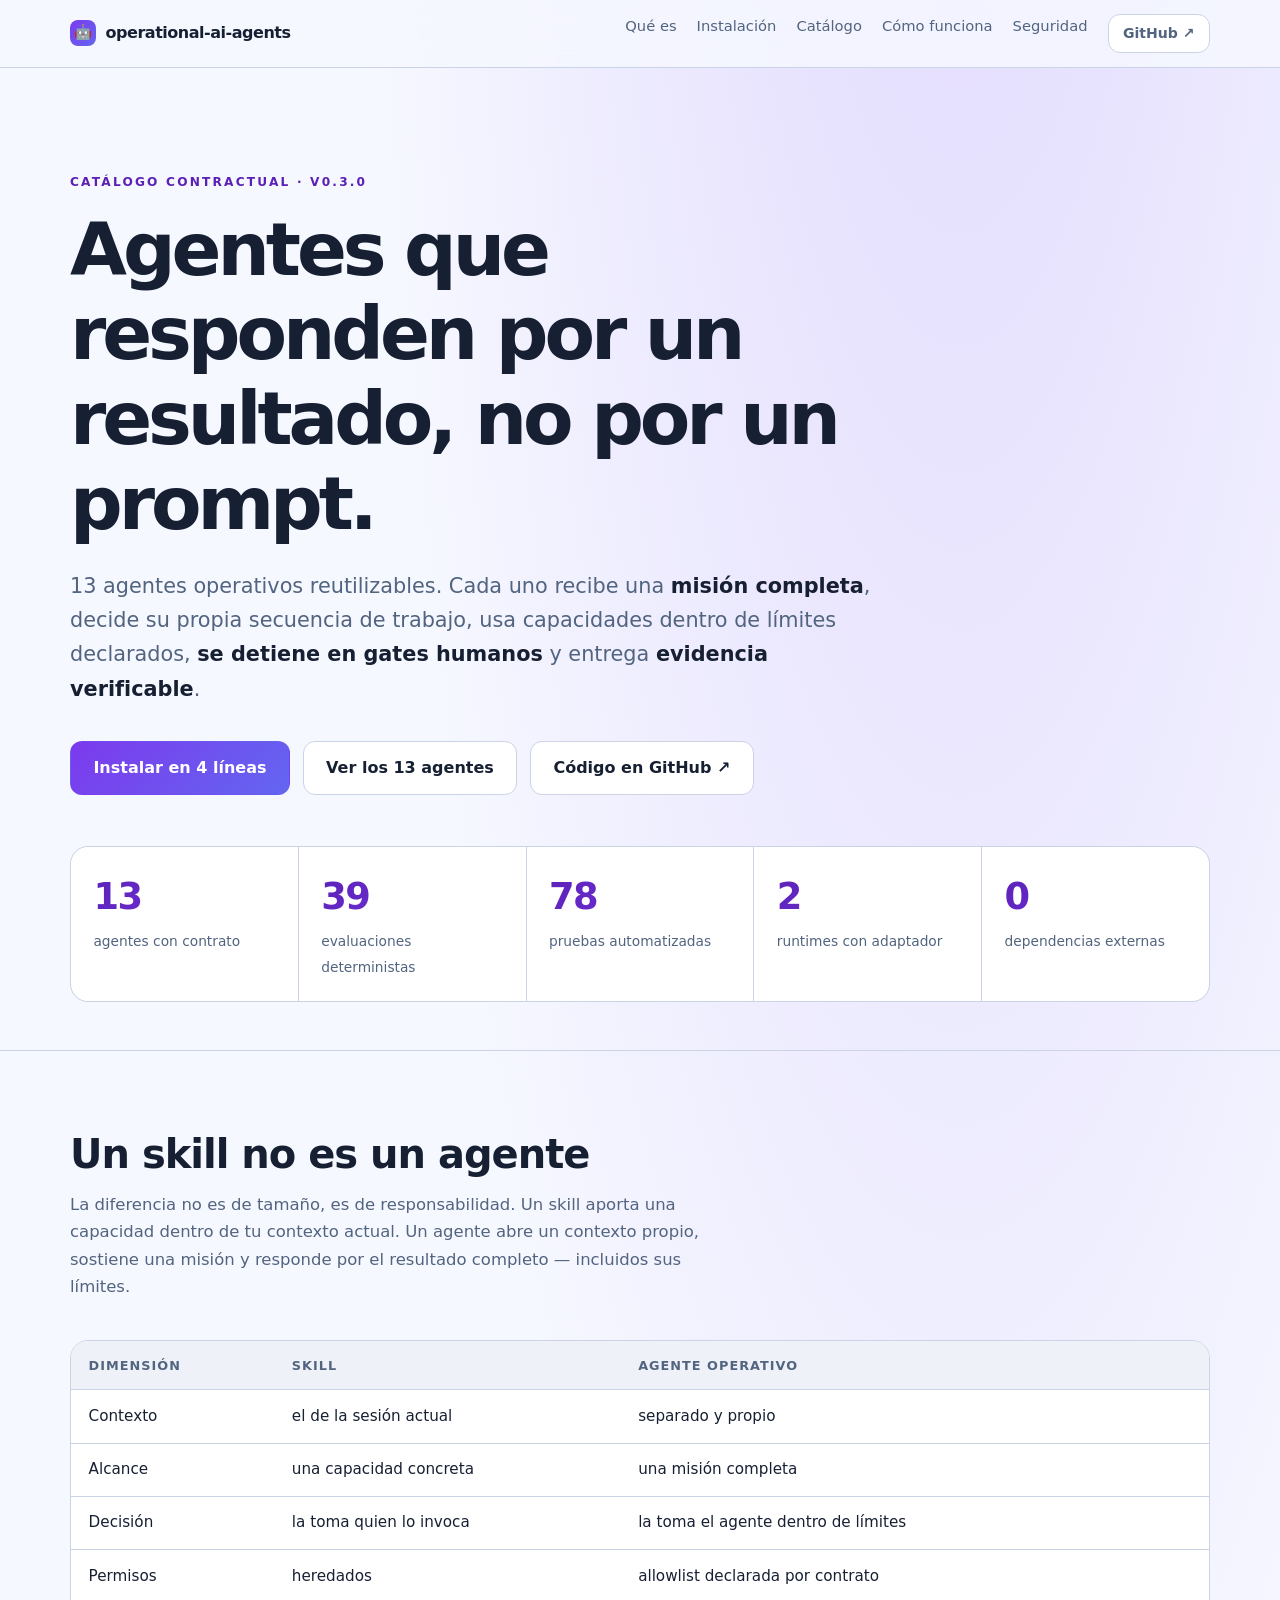
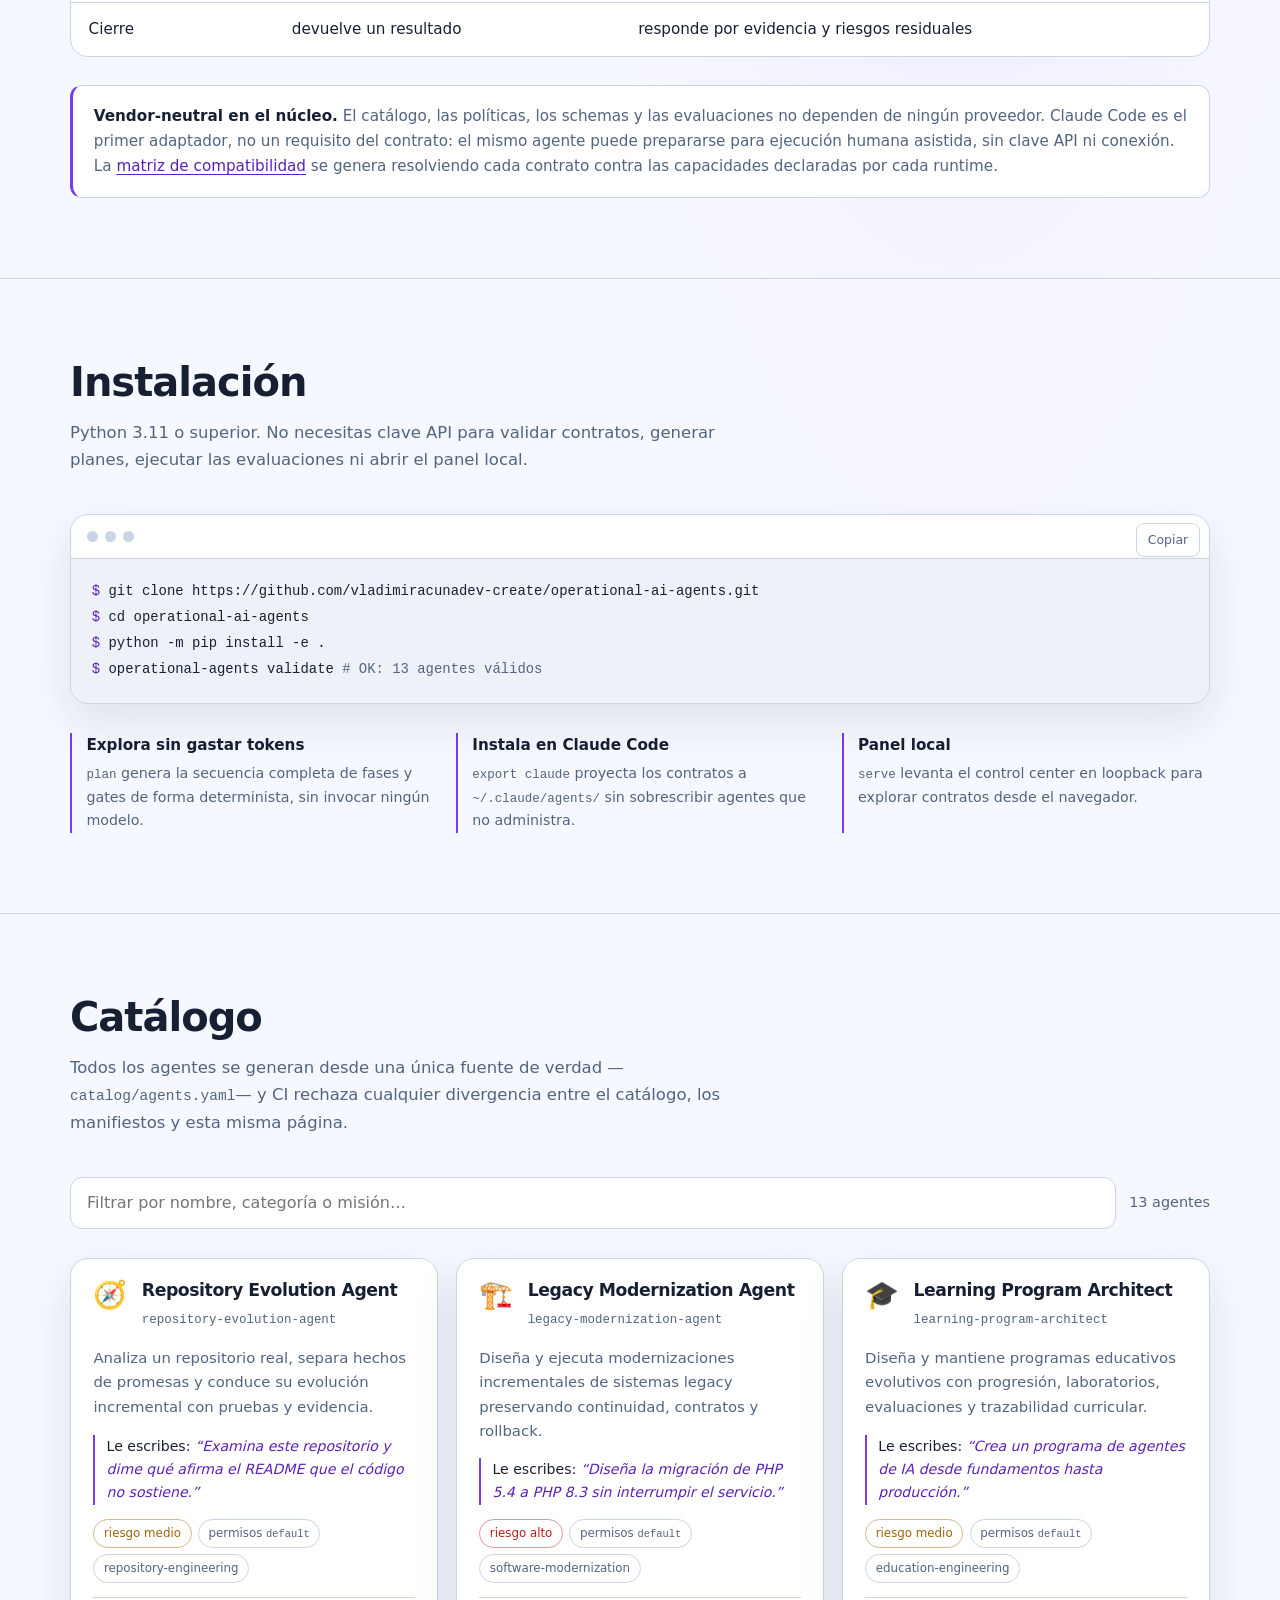
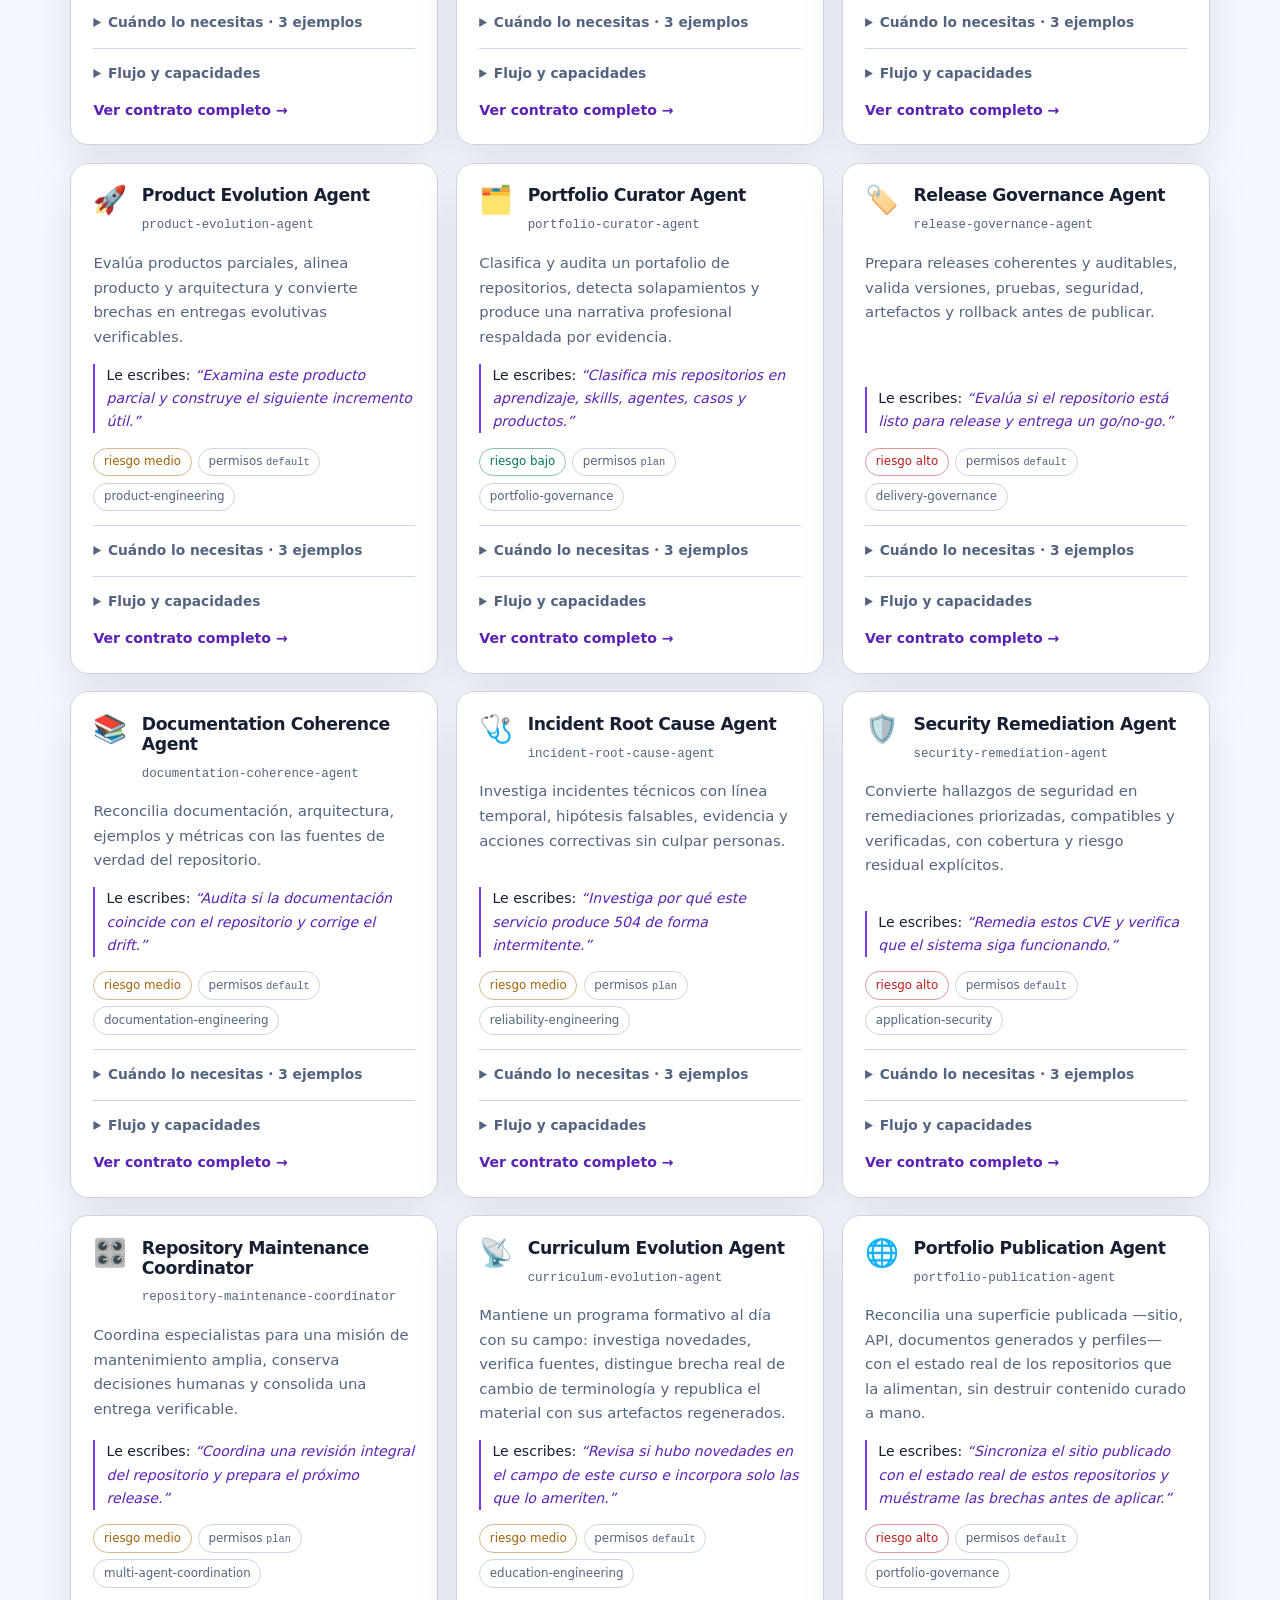
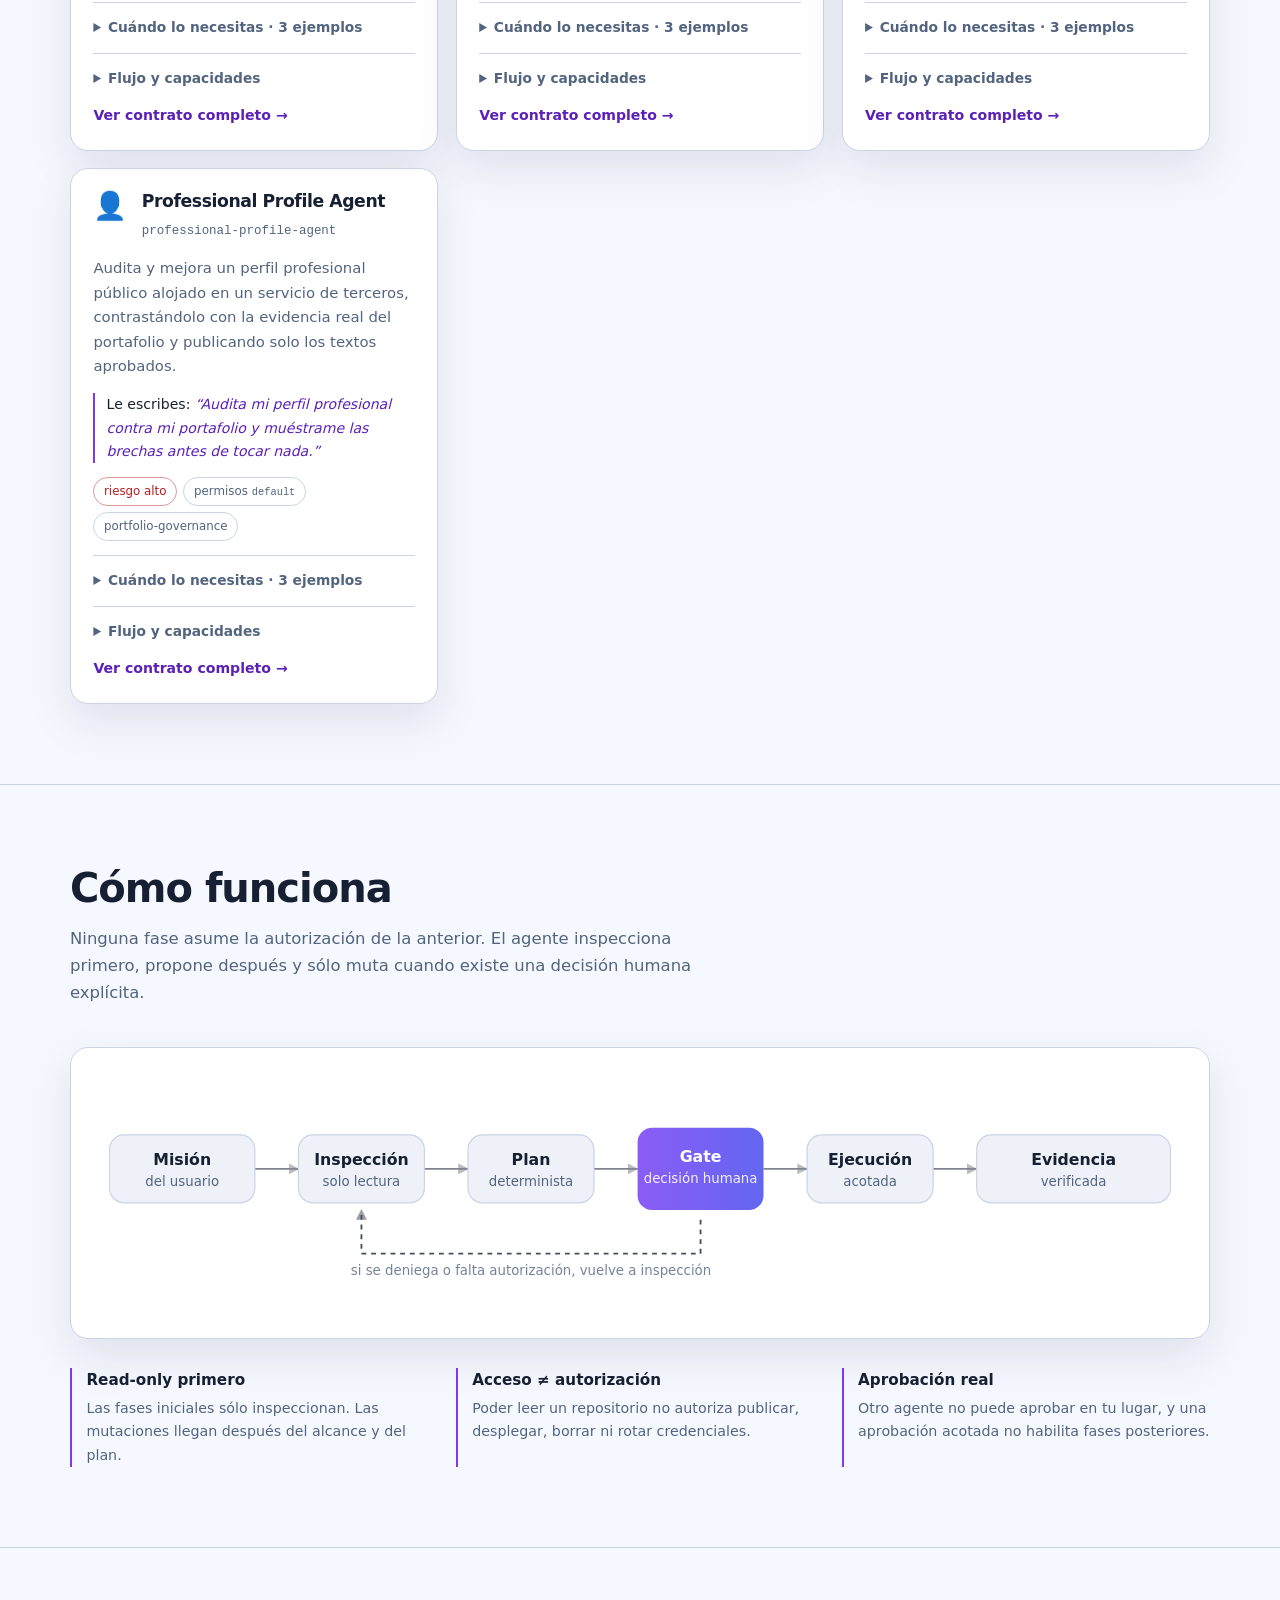
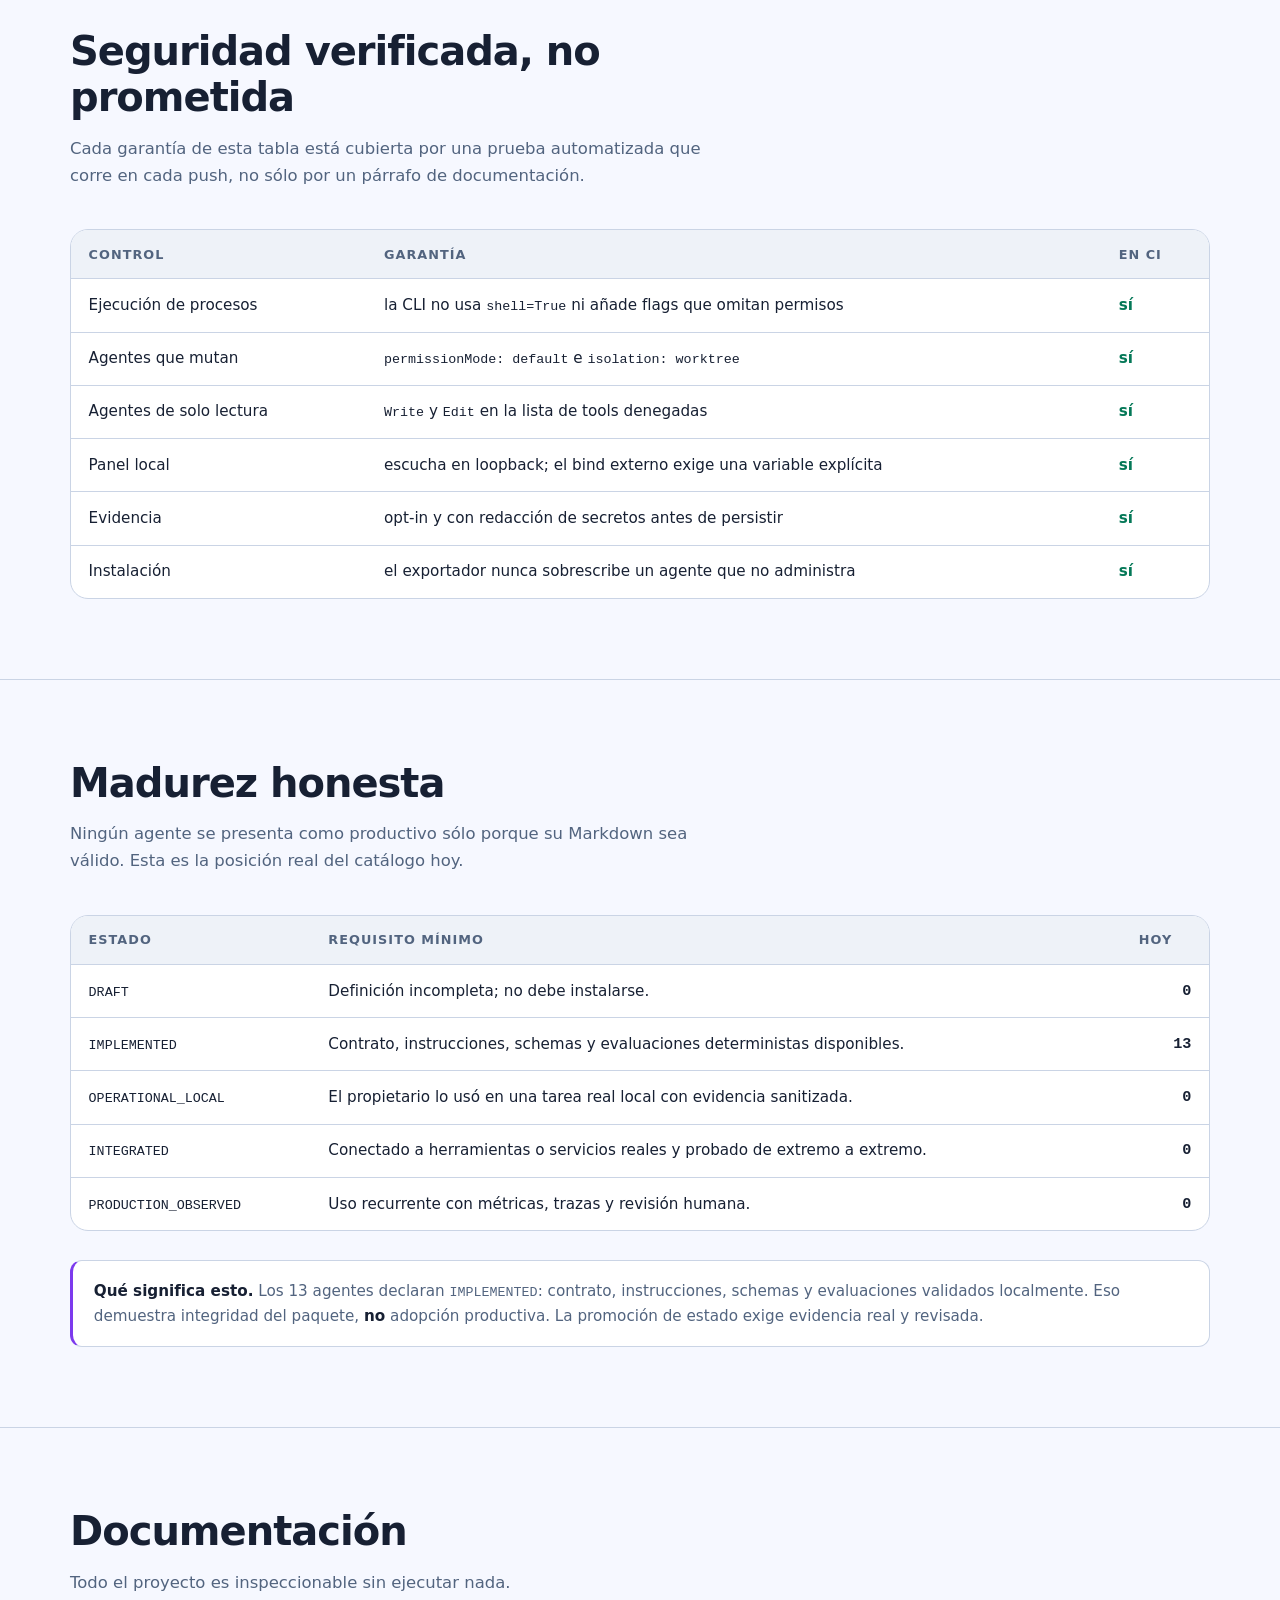
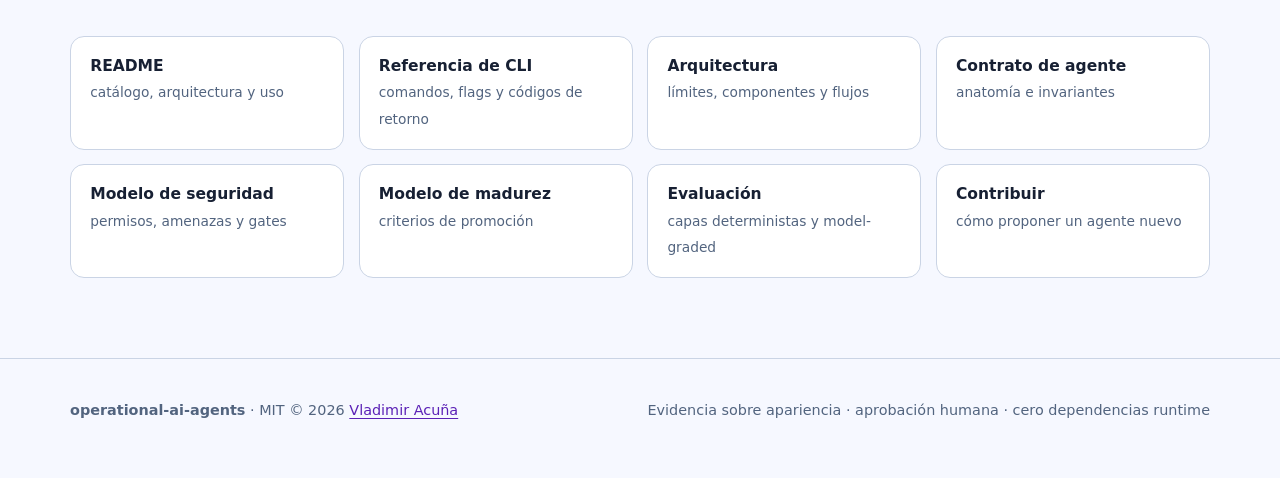
==== commit a77a3a53: "feat: separa el agente del runtime con una capa de capacidades El contrato ya podía describir una mi" ====
--- a/site/index.html
+++ b/site/index.html
@@ -194,7 +194,7 @@
 </nav>
 
 <header class="hero wrap" id="top">
-  <p class="eyebrow">Catálogo contractual · v0.2.0</p>
+  <p class="eyebrow">Catálogo contractual · v0.3.0</p>
   <h1>Agentes que responden por un resultado, no por un prompt.</h1>
   <p class="hero__lead">
     13 agentes operativos reutilizables. Cada uno recibe una <strong>misión completa</strong>,
@@ -209,8 +209,9 @@
   <div class="stats">
     <div class="stat"><b>13</b><span>agentes con contrato</span></div>
     <div class="stat"><b>39</b><span>evaluaciones deterministas</span></div>
-    <div class="stat"><b>34</b><span>pruebas automatizadas</span></div>
-    <div class="stat"><b>0</b><span>dependencias runtime</span></div>
+    <div class="stat"><b>78</b><span>pruebas automatizadas</span></div>
+    <div class="stat"><b>2</b><span>runtimes con adaptador</span></div>
+    <div class="stat"><b>0</b><span>dependencias externas</span></div>
   </div>
 </header>
 
@@ -239,7 +240,10 @@
   </div>
   <p class="note">
     <b>Vendor-neutral en el núcleo.</b> El catálogo, las políticas, los schemas y las evaluaciones
-    no dependen de ningún proveedor. Claude Code es el primer adaptador, no un requisito del contrato.
+    no dependen de ningún proveedor. Claude Code es el primer adaptador, no un requisito del contrato:
+    el mismo agente puede prepararse para ejecución humana asistida, sin clave API ni conexión.
+    La <a href="https://github.com/vladimiracunadev-create/operational-ai-agents/blob/main/docs/COMPATIBILITY_MATRIX.md">matriz de compatibilidad</a> se genera
+    resolviendo cada contrato contra las capacidades declaradas por cada runtime.
   </p>
 </section>
 
@@ -282,7 +286,7 @@
     <output id="count" for="q">13 agentes</output>
   </div>
   <div class="grid" id="grid">
-        <article class="card" data-search="repository evolution agent repository-evolution-agent repository-engineering analiza un repositorio real, separa hechos de promesas y conduce su evolución incremental con pruebas y evidencia. el readme promete más de lo que el código hace retomas un repositorio cuyo readme describe funciones que nadie ha comprobado en meses. no sabes qué parte es real. examina este repositorio y dime qué afirma el readme que el código no sostiene. quieres mejorarlo y no sabes por dónde empezar el proyecto funciona, intuyes que le falta mucho, y cada vez que empiezas a tocarlo acabas perdido entre cosas a medias. completa lo que falta en este repositorio sin romper lo que ya funciona. vas a enseñarlo y no quieres sorpresas vas a mostrar el repositorio en una entrevista o a un cliente y quieres que diga exactamente lo que puede demostrar. antes de enseñar este repositorio, comprueba que todo lo que afirma se sostiene.">
+        <article class="card" data-search="repository evolution agent repository-evolution-agent repository-engineering analiza un repositorio real, separa hechos de promesas y conduce su evolución incremental con pruebas y evidencia. el readme promete más de lo que el código hace `pagos-api` — 3.400 líneas de python, 12 tests, sin releases publicados. el readme anuncia autenticación oauth2, rate limiting y webhooks. nadie ha comprobado esas tres afirmaciones en ocho meses. examina este repositorio y dime qué afirma el readme que el código no sostiene. quieres mejorarlo y no sabes por dónde empezar un proyecto propio que funciona: api en flask con 6 endpoints, sin ci, sin pruebas de integración y con tres `todo` de hace un año. quieres avanzarlo sin romperlo. completa lo que falta en este repositorio sin romper lo que ya funciona. vas a enseñarlo mañana y no quieres sorpresas muestras el repositorio en una entrevista técnica. tiene un badge de cobertura, una sección «arquitectura» con diagrama y un roadmap con seis puntos marcados como hechos. antes de enseñar este repositorio, comprueba que todo lo que afirma se sostiene.">
           <header class="card__head">
             <span class="card__icon" aria-hidden="true">🧭</span>
             <div>
@@ -299,7 +303,7 @@
           </ul>
           <details>
             <summary>Cuándo lo necesitas · 3 ejemplos</summary>
-            <ul class="scn"><li><b>El README promete más de lo que el código hace</b><span class="scn__sit">Retomas un repositorio cuyo README describe funciones que nadie ha comprobado en meses. No sabes qué parte es real.</span><span class="scn__ask">«Examina este repositorio y dime qué afirma el README que el código no sostiene.»</span><span class="scn__get">→ El inventario del estado real y una matriz que clasifica cada afirmación como implementada, parcial, simulada, planificada u obsoleta, con el archivo o la prueba que lo demuestra.</span></li><li><b>Quieres mejorarlo y no sabes por dónde empezar</b><span class="scn__sit">El proyecto funciona, intuyes que le falta mucho, y cada vez que empiezas a tocarlo acabas perdido entre cosas a medias.</span><span class="scn__ask">«Completa lo que falta en este repositorio sin romper lo que ya funciona.»</span><span class="scn__get">→ Un plan por fases ordenado por valor y riesgo, con cada paso verificable por separado. Ejecuta solo lo que apruebes y deja verde lo que ya lo estaba.</span></li><li><b>Vas a enseñarlo y no quieres sorpresas</b><span class="scn__sit">Vas a mostrar el repositorio en una entrevista o a un cliente y quieres que diga exactamente lo que puede demostrar.</span><span class="scn__ask">«Antes de enseñar este repositorio, comprueba que todo lo que afirma se sostiene.»</span><span class="scn__get">→ La lista de afirmaciones sin respaldo, la corrección propuesta para cada una y los riesgos que siguen abiertos aunque se corrijan.</span></li></ul>
+            <ul class="scn"><li><b>El README promete más de lo que el código hace</b><span class="scn__sit">`pagos-api` — 3.400 líneas de Python, 12 tests, sin releases publicados. El README anuncia autenticación OAuth2, rate limiting y webhooks. Nadie ha comprobado esas tres afirmaciones en ocho meses.</span><span class="scn__ask">«Examina este repositorio y dime qué afirma el README que el código no sostiene.»</span><span class="scn__get">→ `PARTIAL` — 3 afirmaciones revisadas, 1 se sostiene entera. No modifica nada: el plan de corrección espera tu decisión.</span></li><li><b>Quieres mejorarlo y no sabes por dónde empezar</b><span class="scn__sit">Un proyecto propio que funciona: API en Flask con 6 endpoints, sin CI, sin pruebas de integración y con tres `TODO` de hace un año. Quieres avanzarlo sin romperlo.</span><span class="scn__ask">«Completa lo que falta en este repositorio sin romper lo que ya funciona.»</span><span class="scn__get">→ `BLOCKED` a propósito, esperando tu decisión. Ejecuta solo los pasos que apruebes, uno a uno, dejando verde lo que ya lo estaba.</span></li><li><b>Vas a enseñarlo mañana y no quieres sorpresas</b><span class="scn__sit">Muestras el repositorio en una entrevista técnica. Tiene un badge de cobertura, una sección «Arquitectura» con diagrama y un roadmap con seis puntos marcados como hechos.</span><span class="scn__ask">«Antes de enseñar este repositorio, comprueba que todo lo que afirma se sostiene.»</span><span class="scn__get">→ `COMPLETED` — 3 hallazgos, ninguno corregido todavía: tocar tu repositorio exige tu OK explícito.</span></li></ul>
           </details>
           <details>
             <summary>Flujo y capacidades</summary>
@@ -314,7 +318,7 @@
             Ver contrato completo <span aria-hidden="true">→</span>
           </a>
         </article>
-        <article class="card" data-search="legacy modernization agent legacy-modernization-agent software-modernization diseña y ejecuta modernizaciones incrementales de sistemas legacy preservando continuidad, contratos y rollback. una versión del lenguaje que ya nadie soporta el sistema corre sobre una versión que dejó de recibir parches y migrarlo de golpe significa apagar el servicio. diseña la migración de php 5.4 a php 8.3 sin interrumpir el servicio. cambiar el motor de datos sin romper a quien lo consume quieres mover el acceso a datos a otro motor, pero hay aplicaciones que consumen esas tablas y no puedes coordinarlas todas a la vez. moderniza el acceso a sql server manteniendo compatibilidad durante la transición. nadie se atreve a tocar ese módulo hay una parte del sistema que todos evitan porque no tiene pruebas y nadie recuerda por qué funciona. cubre este módulo con pruebas de caracterización antes de que lo toquemos.">
+        <article class="card" data-search="legacy modernization agent legacy-modernization-agent software-modernization diseña y ejecuta modernizaciones incrementales de sistemas legacy preservando continuidad, contratos y rollback. una versión del lenguaje que ya nadie soporta erp interno en php 5.4 sobre apache: 180.000 líneas, 40 personas usándolo cada día, cero pruebas automatizadas. la versión dejó de recibir parches hace años y auditoría dio 90 días de plazo. diseña la migración de php 5.4 a php 8.3 sin interrumpir el servicio. cambiar el motor de datos sin romper a quien lo consume tres aplicaciones leen directamente 12 tablas de sql server. quieres mover la lógica a una api, pero dos de ellas las mantiene otro equipo y no puedes coordinar un corte simultáneo. moderniza el acceso a sql server manteniendo compatibilidad durante la transición. nadie se atreve a tocar ese módulo `calculo_comisiones.py`: 1.400 líneas, sin pruebas, con tres condicionales que nadie sabe explicar y de los que depende el cierre contable del mes. cambiarlo asusta más que dejarlo como está. cubre este módulo con pruebas de caracterización antes de que lo toquemos.">
           <header class="card__head">
             <span class="card__icon" aria-hidden="true">🏗️</span>
             <div>
@@ -331,7 +335,7 @@
           </ul>
           <details>
             <summary>Cuándo lo necesitas · 3 ejemplos</summary>
-            <ul class="scn"><li><b>Una versión del lenguaje que ya nadie soporta</b><span class="scn__sit">El sistema corre sobre una versión que dejó de recibir parches y migrarlo de golpe significa apagar el servicio.</span><span class="scn__ask">«Diseña la migración de PHP 5.4 a PHP 8.3 sin interrumpir el servicio.»</span><span class="scn__get">→ El inventario de lo que hay, pruebas de caracterización que fijan el comportamiento actual como línea base, un plan de migración por etapas y el plan de reversión de cada una.</span></li><li><b>Cambiar el motor de datos sin romper a quien lo consume</b><span class="scn__sit">Quieres mover el acceso a datos a otro motor, pero hay aplicaciones que consumen esas tablas y no puedes coordinarlas todas a la vez.</span><span class="scn__ask">«Moderniza el acceso a SQL Server manteniendo compatibilidad durante la transición.»</span><span class="scn__get">→ El contrato actual congelado como línea base, la capa de compatibilidad que sostiene a los consumidores durante la transición y el criterio para retirarla.</span></li><li><b>Nadie se atreve a tocar ese módulo</b><span class="scn__sit">Hay una parte del sistema que todos evitan porque no tiene pruebas y nadie recuerda por qué funciona.</span><span class="scn__ask">«Cubre este módulo con pruebas de caracterización antes de que lo toquemos.»</span><span class="scn__get">→ Pruebas que capturan el comportamiento real, rarezas incluidas, para que cualquier cambio posterior falle de forma visible en vez de silenciosa.</span></li></ul>
+            <ul class="scn"><li><b>Una versión del lenguaje que ya nadie soporta</b><span class="scn__sit">ERP interno en PHP 5.4 sobre Apache: 180.000 líneas, 40 personas usándolo cada día, cero pruebas automatizadas. La versión dejó de recibir parches hace años y auditoría dio 90 días de plazo.</span><span class="scn__ask">«Diseña la migración de PHP 5.4 a PHP 8.3 sin interrumpir el servicio.»</span><span class="scn__get">→ `COMPLETED` en diseño — 0 líneas migradas todavía. Cada tramo pide su propia aprobación antes de ejecutarse.</span></li><li><b>Cambiar el motor de datos sin romper a quien lo consume</b><span class="scn__sit">Tres aplicaciones leen directamente 12 tablas de SQL Server. Quieres mover la lógica a una API, pero dos de ellas las mantiene otro equipo y no puedes coordinar un corte simultáneo.</span><span class="scn__ask">«Moderniza el acceso a SQL Server manteniendo compatibilidad durante la transición.»</span><span class="scn__get">→ `PARTIAL` — plan completo con un punto sin resolver que no depende de código, sino de una conversación entre equipos.</span></li><li><b>Nadie se atreve a tocar ese módulo</b><span class="scn__sit">`calculo_comisiones.py`: 1.400 líneas, sin pruebas, con tres condicionales que nadie sabe explicar y de los que depende el cierre contable del mes. Cambiarlo asusta más que dejarlo como está.</span><span class="scn__ask">«Cubre este módulo con pruebas de caracterización antes de que lo toquemos.»</span><span class="scn__get">→ `COMPLETED` — el módulo sigue haciendo exactamente lo mismo que antes. La diferencia es que ahora se puede tocar.</span></li></ul>
           </details>
           <details>
             <summary>Flujo y capacidades</summary>
@@ -346,7 +350,7 @@
             Ver contrato completo <span aria-hidden="true">→</span>
           </a>
         </article>
-        <article class="card" data-search="learning program architect learning-program-architect education-engineering diseña y mantiene programas educativos evolutivos con progresión, laboratorios, evaluaciones y trazabilidad curricular. un dominio en la cabeza y ningún curso dominas un tema y quieres convertirlo en un programa formativo, pero acabas con carpetas vacías y títulos sin contenido debajo. crea un programa de agentes de ia desde fundamentos hasta producción. un curso que se lee bien pero no se practica el material está bien escrito, pero quien lo sigue solo lee: no hay nada que ejecutar ni forma de saber si aprendió. amplía este curso con laboratorios reales, evaluaciones y capstones. saber qué falta antes de prometer fechas tienes medio programa y necesitas saber qué falta antes de anunciar un calendario o abrir inscripciones. revisa este programa y dime qué le falta para estar completo, sin escribir contenido todavía.">
+        <article class="card" data-search="learning program architect learning-program-architect education-engineering diseña y mantiene programas educativos evolutivos con progresión, laboratorios, evaluaciones y trazabilidad curricular. un dominio en la cabeza y ningún curso llevas años trabajando con agentes de ia y quieres convertirlo en un programa. tienes un índice de 8 módulos en un documento y nada más: ni una lección escrita, ni un laboratorio. crea un programa de agentes de ia desde fundamentos hasta producción. un curso que se lee bien pero no se practica un programa de 20 lecciones bien escritas sobre docker. quien lo sigue solo lee: no hay nada que ejecutar, ni forma de saber si aprendió, ni un proyecto final. amplía este curso con laboratorios reales, evaluaciones y capstones. saber qué falta antes de prometer fechas tienes medio programa construido y te piden un calendario. antes de comprometerte necesitas saber qué falta de verdad, sin ponerte a escribir todavía. revisa este programa y dime qué le falta para estar completo, sin escribir contenido todavía.">
           <header class="card__head">
             <span class="card__icon" aria-hidden="true">🎓</span>
             <div>
@@ -363,7 +367,7 @@
           </ul>
           <details>
             <summary>Cuándo lo necesitas · 3 ejemplos</summary>
-            <ul class="scn"><li><b>Un dominio en la cabeza y ningún curso</b><span class="scn__sit">Dominas un tema y quieres convertirlo en un programa formativo, pero acabas con carpetas vacías y títulos sin contenido debajo.</span><span class="scn__ask">«Crea un programa de agentes de IA desde fundamentos hasta producción.»</span><span class="scn__get">→ El currículo con su progresión, las lecciones escritas, laboratorios que se ejecutan de verdad, evaluaciones, proyectos finales y el plan de mantenimiento.</span></li><li><b>Un curso que se lee bien pero no se practica</b><span class="scn__sit">El material está bien escrito, pero quien lo sigue solo lee: no hay nada que ejecutar ni forma de saber si aprendió.</span><span class="scn__ask">«Amplía este curso con laboratorios reales, evaluaciones y capstones.»</span><span class="scn__get">→ Laboratorios ejecutables con sus criterios de corrección, evaluaciones por nivel y capstones que integran lo aprendido, enganchados al temario que ya existe.</span></li><li><b>Saber qué falta antes de prometer fechas</b><span class="scn__sit">Tienes medio programa y necesitas saber qué falta antes de anunciar un calendario o abrir inscripciones.</span><span class="scn__ask">«Revisa este programa y dime qué le falta para estar completo, sin escribir contenido todavía.»</span><span class="scn__get">→ El mapa de cobertura del temario, las secciones que solo tienen título y el orden en que conviene llenarlas.</span></li></ul>
+            <ul class="scn"><li><b>Un dominio en la cabeza y ningún curso</b><span class="scn__sit">Llevas años trabajando con agentes de IA y quieres convertirlo en un programa. Tienes un índice de 8 módulos en un documento y nada más: ni una lección escrita, ni un laboratorio.</span><span class="scn__ask">«Crea un programa de agentes de IA desde fundamentos hasta producción.»</span><span class="scn__get">→ `COMPLETED` — 3 laboratorios quedaron marcados como dependientes de una clave de API que el alumno debe aportar, y así se declara en el material.</span></li><li><b>Un curso que se lee bien pero no se practica</b><span class="scn__sit">Un programa de 20 lecciones bien escritas sobre Docker. Quien lo sigue solo lee: no hay nada que ejecutar, ni forma de saber si aprendió, ni un proyecto final.</span><span class="scn__ask">«Amplía este curso con laboratorios reales, evaluaciones y capstones.»</span><span class="scn__get">→ `COMPLETED` — con la advertencia de que 2 laboratorios exigen 4 GB de RAM libres, declarado en su encabezado.</span></li><li><b>Saber qué falta antes de prometer fechas</b><span class="scn__sit">Tienes medio programa construido y te piden un calendario. Antes de comprometerte necesitas saber qué falta de verdad, sin ponerte a escribir todavía.</span><span class="scn__ask">«Revisa este programa y dime qué le falta para estar completo, sin escribir contenido todavía.»</span><span class="scn__get">→ `COMPLETED` en modo diagnóstico — 0 archivos escritos. El orden de llenado es 5 → 6 → 7 → 8, no el numérico.</span></li></ul>
           </details>
           <details>
             <summary>Flujo y capacidades</summary>
@@ -378,7 +382,7 @@
             Ver contrato completo <span aria-hidden="true">→</span>
           </a>
         </article>
-        <article class="card" data-search="product evolution agent product-evolution-agent product-engineering evalúa productos parciales, alinea producto y arquitectura y convierte brechas en entregas evolutivas verificables. diez cosas a medias y ninguna prioridad el producto existe y se usa, hay muchos frentes abiertos y ninguna forma clara de decidir cuál sigue. examina este producto parcial y construye el siguiente incremento útil. el roadmap dice una cosa y el código otra el roadmap lleva meses sin tocarse: marca como hecho cosas que no lo están y no menciona lo que sí se construyó. separa lo implementado de lo planificado y actualiza el roadmap con evidencia. añadir algo sin romper a quien ya lo usa quieres una función nueva, pero hay gente sobre la versión actual a la que no puedes romperle nada. añade esta función manteniendo compatibilidad con lo que ya está en uso.">
+        <article class="card" data-search="product evolution agent product-evolution-agent product-engineering evalúa productos parciales, alinea producto y arquitectura y convierte brechas en entregas evolutivas verificables. diez frentes abiertos y ninguna prioridad una aplicación de gestión con 200 usuarios reales. hay diez cosas empezadas: exportación a excel a medias, notificaciones sin enviar, un panel que carga en 9 segundos. todo parece urgente. examina este producto parcial y construye el siguiente incremento útil. el roadmap dice una cosa y el código otra el roadmap público lleva cinco meses sin tocarse. marca como entregadas dos funciones que nunca se terminaron y no menciona tres que sí se construyeron por el camino. separa lo implementado de lo planificado y actualiza el roadmap con evidencia. añadir algo sin romper a quien ya lo usa quieres añadir filtros guardados a una herramienta con 200 usuarios activos. la tabla que hay que modificar la consumen también dos integraciones externas por api. añade esta función manteniendo compatibilidad con lo que ya está en uso.">
           <header class="card__head">
             <span class="card__icon" aria-hidden="true">🚀</span>
             <div>
@@ -395,7 +399,7 @@
           </ul>
           <details>
             <summary>Cuándo lo necesitas · 3 ejemplos</summary>
-            <ul class="scn"><li><b>Diez cosas a medias y ninguna prioridad</b><span class="scn__sit">El producto existe y se usa, hay muchos frentes abiertos y ninguna forma clara de decidir cuál sigue.</span><span class="scn__ask">«Examina este producto parcial y construye el siguiente incremento útil.»</span><span class="scn__get">→ El mapa de lo que hoy funciona de verdad, las brechas del recorrido del usuario, un backlog priorizado y el primer incremento implementado y verificado.</span></li><li><b>El roadmap dice una cosa y el código otra</b><span class="scn__sit">El roadmap lleva meses sin tocarse: marca como hecho cosas que no lo están y no menciona lo que sí se construyó.</span><span class="scn__ask">«Separa lo implementado de lo planificado y actualiza el roadmap con evidencia.»</span><span class="scn__get">→ Cada punto del roadmap contrastado con el código, el roadmap corregido y la lista de lo que se construyó sin haberse planificado.</span></li><li><b>Añadir algo sin romper a quien ya lo usa</b><span class="scn__sit">Quieres una función nueva, pero hay gente sobre la versión actual a la que no puedes romperle nada.</span><span class="scn__ask">«Añade esta función manteniendo compatibilidad con lo que ya está en uso.»</span><span class="scn__get">→ El incremento implementado, la comprobación de que los recorridos existentes siguen funcionando y el riesgo residual declarado.</span></li></ul>
+            <ul class="scn"><li><b>Diez frentes abiertos y ninguna prioridad</b><span class="scn__sit">Una aplicación de gestión con 200 usuarios reales. Hay diez cosas empezadas: exportación a Excel a medias, notificaciones sin enviar, un panel que carga en 9 segundos. Todo parece urgente.</span><span class="scn__ask">«Examina este producto parcial y construye el siguiente incremento útil.»</span><span class="scn__get">→ `COMPLETED` — panel de 9,1 s a 1,4 s medidos con el mismo conjunto de datos. Los otros 9 frentes siguen intactos y priorizados.</span></li><li><b>El roadmap dice una cosa y el código otra</b><span class="scn__sit">El roadmap público lleva cinco meses sin tocarse. Marca como entregadas dos funciones que nunca se terminaron y no menciona tres que sí se construyeron por el camino.</span><span class="scn__ask">«Separa lo implementado de lo planificado y actualiza el roadmap con evidencia.»</span><span class="scn__get">→ `COMPLETED` — el roadmap deja de ser una promesa y pasa a ser una descripción. La diferencia se nota más en las dos que había que bajar.</span></li><li><b>Añadir algo sin romper a quien ya lo usa</b><span class="scn__sit">Quieres añadir filtros guardados a una herramienta con 200 usuarios activos. La tabla que hay que modificar la consumen también dos integraciones externas por API.</span><span class="scn__ask">«Añade esta función manteniendo compatibilidad con lo que ya está en uso.»</span><span class="scn__get">→ `COMPLETED` con un riesgo declarado que depende de un tercero, no del código.</span></li></ul>
           </details>
           <details>
             <summary>Flujo y capacidades</summary>
@@ -410,7 +414,7 @@
             Ver contrato completo <span aria-hidden="true">→</span>
           </a>
         </article>
-        <article class="card" data-search="portfolio curator agent portfolio-curator-agent portfolio-governance clasifica y audita un portafolio de repositorios, detecta solapamientos y produce una narrativa profesional respaldada por evidencia. veinte repositorios y ninguna historia tienes muchos repositorios acumulados y, puestos juntos, no cuentan nada: no se distingue el ejercicio de aprendizaje del producto real. clasifica mis repositorios en aprendizaje, skills, agentes, casos y productos. dos repositorios que hacen lo mismo sospechas que hay capacidades duplicadas repartidas entre varios repositorios y no sabes cuál debería quedarse con cada una. detecta solapamientos entre mis repositorios y dime cuál es el hogar natural de cada capacidad. preparar la conversación con un reclutador vas a postular y necesitas explicar tu trabajo en cinco minutos con enlaces que sostengan lo que dices. prepara un mapa de portafolio para reclutadores con evidencia real.">
+        <article class="card" data-search="portfolio curator agent portfolio-curator-agent portfolio-governance clasifica y audita un portafolio de repositorios, detecta solapamientos y produce una narrativa profesional respaldada por evidencia. veinte repositorios y ninguna historia tu cuenta tiene 23 repositorios públicos acumulados en cuatro años: ejercicios de curso, pruebas de concepto, dos productos con releases y varios que ya no recuerdas. puestos juntos no cuentan nada. clasifica mis repositorios en aprendizaje, skills, agentes, casos y productos. dos repositorios que hacen lo mismo tienes un repositorio de utilidades y otro de automatizaciones. sospechas que la mitad del código está duplicado y no sabes cuál debería quedarse con qué. detecta solapamientos entre mis repositorios y dime cuál es el hogar natural de cada capacidad. preparar la conversación con un reclutador tienes entrevista el jueves. te van a pedir que expliques tu trabajo en cinco minutos y necesitas que cada afirmación tenga un enlace que la sostenga. prepara un mapa de portafolio para reclutadores con evidencia real.">
           <header class="card__head">
             <span class="card__icon" aria-hidden="true">🗂️</span>
             <div>
@@ -427,7 +431,7 @@
           </ul>
           <details>
             <summary>Cuándo lo necesitas · 3 ejemplos</summary>
-            <ul class="scn"><li><b>Veinte repositorios y ninguna historia</b><span class="scn__sit">Tienes muchos repositorios acumulados y, puestos juntos, no cuentan nada: no se distingue el ejercicio de aprendizaje del producto real.</span><span class="scn__ask">«Clasifica mis repositorios en aprendizaje, skills, agentes, casos y productos.»</span><span class="scn__get">→ Cada repositorio clasificado por su propósito principal, con su madurez honesta y la evidencia que la respalda. No modifica nada: solo lee.</span></li><li><b>Dos repositorios que hacen lo mismo</b><span class="scn__sit">Sospechas que hay capacidades duplicadas repartidas entre varios repositorios y no sabes cuál debería quedarse con cada una.</span><span class="scn__ask">«Detecta solapamientos entre mis repositorios y dime cuál es el hogar natural de cada capacidad.»</span><span class="scn__get">→ El mapa de duplicación y la recomendación de fusionar, archivar o renombrar, cada una con su justificación.</span></li><li><b>Preparar la conversación con un reclutador</b><span class="scn__sit">Vas a postular y necesitas explicar tu trabajo en cinco minutos con enlaces que sostengan lo que dices.</span><span class="scn__ask">«Prepara un mapa de portafolio para reclutadores con evidencia real.»</span><span class="scn__get">→ La narrativa que conecta los repositorios sin exagerar adopción, con el enlace concreto que respalda cada afirmación.</span></li></ul>
+            <ul class="scn"><li><b>Veinte repositorios y ninguna historia</b><span class="scn__sit">Tu cuenta tiene 23 repositorios públicos acumulados en cuatro años: ejercicios de curso, pruebas de concepto, dos productos con releases y varios que ya no recuerdas. Puestos juntos no cuentan nada.</span><span class="scn__ask">«Clasifica mis repositorios en aprendizaje, skills, agentes, casos y productos.»</span><span class="scn__get">→ `COMPLETED` en solo lectura — este agente tiene `Write` y `Edit` **denegadas** por contrato: no puede modificar ni un archivo aunque se lo pidas.</span></li><li><b>Dos repositorios que hacen lo mismo</b><span class="scn__sit">Tienes un repositorio de utilidades y otro de automatizaciones. Sospechas que la mitad del código está duplicado y no sabes cuál debería quedarse con qué.</span><span class="scn__ask">«Detecta solapamientos entre mis repositorios y dime cuál es el hogar natural de cada capacidad.»</span><span class="scn__get">→ `COMPLETED` — 4 recomendaciones, 0 cambios aplicados. Fusionar o archivar exige tu aprobación explícita.</span></li><li><b>Preparar la conversación con un reclutador</b><span class="scn__sit">Tienes entrevista el jueves. Te van a pedir que expliques tu trabajo en cinco minutos y necesitas que cada afirmación tenga un enlace que la sostenga.</span><span class="scn__ask">«Prepara un mapa de portafolio para reclutadores con evidencia real.»</span><span class="scn__get">→ `COMPLETED` — la narrativa incluye explícitamente lo que **no** se puede afirmar, que es lo que evita la pregunta incómoda.</span></li></ul>
           </details>
           <details>
             <summary>Flujo y capacidades</summary>
@@ -442,7 +446,7 @@
             Ver contrato completo <span aria-hidden="true">→</span>
           </a>
         </article>
-        <article class="card" data-search="release governance agent release-governance-agent delivery-governance prepara releases coherentes y auditables, valida versiones, pruebas, seguridad, artefactos y rollback antes de publicar. publicar sin saber si está listo hay cambios acumulados, alguien pregunta cuándo sale la versión y nadie ha comprobado si el conjunto está en condiciones. evalúa si el repositorio está listo para release y entrega un go/no-go. dejarlo todo listo y decidir tú cuándo sale quieres versión, changelog y artefactos preparados, pero el momento de publicar lo eliges tú. prepara la versión 0.4.0 y detente antes de publicar. un artefacto que compila pero llega vacío el build pasa en verde y aun así el instalador o el paquete llega incompleto a quien lo descarga. verifica que los artefactos de este release contienen de verdad lo que prometen.">
+        <article class="card" data-search="release governance agent release-governance-agent delivery-governance prepara releases coherentes y auditables, valida versiones, pruebas, seguridad, artefactos y rollback antes de publicar. publicar sin saber si está listo 38 commits desde la última versión, el equipo pregunta cuándo sale y nadie ha mirado el conjunto. hay una dependencia actualizada la semana pasada y dos pruebas que alguien marcó como omitidas. evalúa si el repositorio está listo para release y entrega un go/no-go. dejarlo todo listo y decidir tú cuándo sale la versión está lista de verdad, pero quieres publicarla el lunes con el equipo disponible, no un viernes por la tarde. prepara la versión 0.4.0 y detente antes de publicar. un artefacto que compila pero llega vacío el build pasa en verde y el instalador pesa lo esperado, pero un usuario reporta que la aplicación se abre sin ningún contenido dentro. verifica que los artefactos de este release contienen de verdad lo que prometen.">
           <header class="card__head">
             <span class="card__icon" aria-hidden="true">🏷️</span>
             <div>
@@ -459,7 +463,7 @@
           </ul>
           <details>
             <summary>Cuándo lo necesitas · 3 ejemplos</summary>
-            <ul class="scn"><li><b>Publicar sin saber si está listo</b><span class="scn__sit">Hay cambios acumulados, alguien pregunta cuándo sale la versión y nadie ha comprobado si el conjunto está en condiciones.</span><span class="scn__ask">«Evalúa si el repositorio está listo para release y entrega un go/no-go.»</span><span class="scn__get">→ Un informe de preparación con versión, pruebas, seguridad y artefactos comprobados, y una recomendación explícita de publicar o no, con sus motivos.</span></li><li><b>Dejarlo todo listo y decidir tú cuándo sale</b><span class="scn__sit">Quieres versión, changelog y artefactos preparados, pero el momento de publicar lo eliges tú.</span><span class="scn__ask">«Prepara la versión 0.4.0 y detente antes de publicar.»</span><span class="scn__get">→ La versión subida en todos sus marcadores, el changelog redactado y los artefactos construidos y verificados, con el proceso detenido en el gate de publicación.</span></li><li><b>Un artefacto que compila pero llega vacío</b><span class="scn__sit">El build pasa en verde y aun así el instalador o el paquete llega incompleto a quien lo descarga.</span><span class="scn__ask">«Verifica que los artefactos de este release contienen de verdad lo que prometen.»</span><span class="scn__get">→ La comprobación hecha dentro del artefacto y no en el log del build, con el contenido contado, más el plan de reversión si algo ya salió publicado.</span></li></ul>
+            <ul class="scn"><li><b>Publicar sin saber si está listo</b><span class="scn__sit">38 commits desde la última versión, el equipo pregunta cuándo sale y nadie ha mirado el conjunto. Hay una dependencia actualizada la semana pasada y dos pruebas que alguien marcó como omitidas.</span><span class="scn__ask">«Evalúa si el repositorio está listo para release y entrega un go/no-go.»</span><span class="scn__get">→ **NO-GO** · `BLOCKED` — no por las pruebas, sino porque un cambio incompatible saldría como versión de parche y rompería a quien actualice sin leer.</span></li><li><b>Dejarlo todo listo y decidir tú cuándo sale</b><span class="scn__sit">La versión está lista de verdad, pero quieres publicarla el lunes con el equipo disponible, no un viernes por la tarde.</span><span class="scn__ask">«Prepara la versión 0.4.0 y detente antes de publicar.»</span><span class="scn__get">→ `PARTIAL` por diseño — todo preparado, nada publicado. El tag y el release esperan tu orden.</span></li><li><b>Un artefacto que compila pero llega vacío</b><span class="scn__sit">El build pasa en verde y el instalador pesa lo esperado, pero un usuario reporta que la aplicación se abre sin ningún contenido dentro.</span><span class="scn__ask">«Verifica que los artefactos de este release contienen de verdad lo que prometen.»</span><span class="scn__get">→ `COMPLETED` — el release anterior queda marcado para retirar. Un build en verde nunca fue prueba de un artefacto correcto.</span></li></ul>
           </details>
           <details>
             <summary>Flujo y capacidades</summary>
@@ -474,7 +478,7 @@
             Ver contrato completo <span aria-hidden="true">→</span>
           </a>
         </article>
-        <article class="card" data-search="documentation coherence agent documentation-coherence-agent documentation-engineering reconcilia documentación, arquitectura, ejemplos y métricas con las fuentes de verdad del repositorio. números que dejaron de ser ciertos el readme dice «49 tests» y hay 62; la guía pide una versión del runtime que el ci ya no usa. nadie mintió: derivó. audita si la documentación coincide con el repositorio y corrige el drift. corregir el presente sin reescribir el pasado los conteos y las versiones también aparecen en el changelog y en notas históricas, y un reemplazo global falsificaría el registro. actualiza los conteos del readme desde la fuente de verdad sin tocar el historial. un diagrama que ya no representa el sistema la arquitectura cambió y el diagrama sigue mostrando componentes que se retiraron hace tiempo. revisa si los diagramas y los ejemplos de la documentación siguen siendo ciertos.">
+        <article class="card" data-search="documentation coherence agent documentation-coherence-agent documentation-engineering reconcilia documentación, arquitectura, ejemplos y métricas con las fuentes de verdad del repositorio. números que dejaron de ser ciertos el readme dice «49 tests» y la suite tiene 62. la guía de instalación pide node 20 y el ci usa node 24. la tabla de shas de las acciones muestra los pines de hace tres meses. audita si la documentación coincide con el repositorio y corrige el drift. corregir el presente sin reescribir el pasado el número de agentes aparece en 9 sitios: badges, texto del readme, roadmap y varias entradas del changelog. un reemplazo global lo dejaría todo «coherente» y falsificaría el registro histórico. actualiza los conteos del readme desde la fuente de verdad sin tocar el historial. un diagrama que ya no representa el sistema la arquitectura cambió en marzo: se retiró un cache y se partió un servicio en dos. el diagrama del readme sigue mostrando el sistema de antes, y tres ejemplos de código usan una función renombrada. revisa si los diagramas y los ejemplos de la documentación siguen siendo ciertos.">
           <header class="card__head">
             <span class="card__icon" aria-hidden="true">📚</span>
             <div>
@@ -491,7 +495,7 @@
           </ul>
           <details>
             <summary>Cuándo lo necesitas · 3 ejemplos</summary>
-            <ul class="scn"><li><b>Números que dejaron de ser ciertos</b><span class="scn__sit">El README dice «49 tests» y hay 62; la guía pide una versión del runtime que el CI ya no usa. Nadie mintió: derivó.</span><span class="scn__ask">«Audita si la documentación coincide con el repositorio y corrige el drift.»</span><span class="scn__get">→ Cada afirmación contrastada con su fuente verificable, la lista de las que ya no se sostienen y la corrección aplicada solo sobre los marcadores de estado actual.</span></li><li><b>Corregir el presente sin reescribir el pasado</b><span class="scn__sit">Los conteos y las versiones también aparecen en el changelog y en notas históricas, y un reemplazo global falsificaría el registro.</span><span class="scn__ask">«Actualiza los conteos del README desde la fuente de verdad sin tocar el historial.»</span><span class="scn__get">→ Los marcadores de estado actual sincronizados y las referencias históricas intactas, con la distinción justificada caso por caso.</span></li><li><b>Un diagrama que ya no representa el sistema</b><span class="scn__sit">La arquitectura cambió y el diagrama sigue mostrando componentes que se retiraron hace tiempo.</span><span class="scn__ask">«Revisa si los diagramas y los ejemplos de la documentación siguen siendo ciertos.»</span><span class="scn__get">→ El informe de lo que el diagrama afirma frente a lo que el código hace, y lo que quedó sin resolver por falta de fuente fiable.</span></li></ul>
+            <ul class="scn"><li><b>Números que dejaron de ser ciertos</b><span class="scn__sit">El README dice «49 tests» y la suite tiene 62. La guía de instalación pide Node 20 y el CI usa Node 24. La tabla de SHAs de las acciones muestra los pines de hace tres meses.</span><span class="scn__ask">«Audita si la documentación coincide con el repositorio y corrige el drift.»</span><span class="scn__get">→ `COMPLETED` — 3 corregidos, 6 verificados y dejados como estaban. Corregir lo que ya era cierto es la otra forma de romper la documentación.</span></li><li><b>Corregir el presente sin reescribir el pasado</b><span class="scn__sit">El número de agentes aparece en 9 sitios: badges, texto del README, roadmap y varias entradas del changelog. Un reemplazo global lo dejaría todo «coherente» y falsificaría el registro histórico.</span><span class="scn__ask">«Actualiza los conteos del README desde la fuente de verdad sin tocar el historial.»</span><span class="scn__get">→ `COMPLETED` — la prueba de fuego, buscar el valor viejo junto a un marcador de estado actual, sale vacía.</span></li><li><b>Un diagrama que ya no representa el sistema</b><span class="scn__sit">La arquitectura cambió en marzo: se retiró un cache y se partió un servicio en dos. El diagrama del README sigue mostrando el sistema de antes, y tres ejemplos de código usan una función renombrada.</span><span class="scn__ask">«Revisa si los diagramas y los ejemplos de la documentación siguen siendo ciertos.»</span><span class="scn__get">→ `PARTIAL` — 2 de 3 frentes cerrados y 1 afirmación pendiente, marcada como tal en vez de resuelta a la ligera.</span></li></ul>
           </details>
           <details>
             <summary>Flujo y capacidades</summary>
@@ -506,7 +510,7 @@
             Ver contrato completo <span aria-hidden="true">→</span>
           </a>
         </article>
-        <article class="card" data-search="incident root cause agent incident-root-cause-agent reliability-engineering investiga incidentes técnicos con línea temporal, hipótesis falsables, evidencia y acciones correctivas sin culpar personas. un error que aparece y desaparece el servicio devuelve 504 de vez en cuando, sin patrón evidente, y reiniciarlo parece arreglarlo hasta la próxima. investiga por qué este servicio produce 504 de forma intermitente. el ci falla solo a veces la misma prueba pasa y falla sin que el código cambie, y el equipo ya normalizó reintentar hasta que pase. construye un rca de esta falla usando logs, métricas y cambios recientes. ya se arregló, pero nadie sabe por qué el incidente terminó y el servicio volvió, pero nada impide que ocurra otra vez la semana que viene. el incidente ya pasó: reconstruye qué ocurrió y qué evita que se repita.">
+        <article class="card" data-search="incident root cause agent incident-root-cause-agent reliability-engineering investiga incidentes técnicos con línea temporal, hipótesis falsables, evidencia y acciones correctivas sin culpar personas. un error que aparece y desaparece el servicio de checkout devuelve 504 unas veinte veces al día, sin patrón evidente. reiniciarlo lo arregla durante unas horas. lleva tres semanas y ya nadie lo mira. investiga por qué este servicio produce 504 de forma intermitente. el ci falla solo a veces una prueba de integración falla en aproximadamente 1 de cada 6 ejecuciones, sin que el código cambie. el equipo ya normalizó reintentar el job hasta que pase. construye un rca de esta falla usando logs, métricas y cambios recientes. ya se arregló, pero nadie sabe por qué el sábado el sistema estuvo caído 40 minutos. alguien reinició algo y volvió. el lunes te piden un informe y no hay nada escrito de lo que pasó. el incidente ya pasó: reconstruye qué ocurrió y qué evita que se repita.">
           <header class="card__head">
             <span class="card__icon" aria-hidden="true">🩺</span>
             <div>
@@ -523,7 +527,7 @@
           </ul>
           <details>
             <summary>Cuándo lo necesitas · 3 ejemplos</summary>
-            <ul class="scn"><li><b>Un error que aparece y desaparece</b><span class="scn__sit">El servicio devuelve 504 de vez en cuando, sin patrón evidente, y reiniciarlo parece arreglarlo hasta la próxima.</span><span class="scn__ask">«Investiga por qué este servicio produce 504 de forma intermitente.»</span><span class="scn__get">→ La línea temporal de lo ocurrido, las hipótesis planteadas como falsables con la evidencia que las descarta o las sostiene, y las causas contribuyentes que quedan en pie.</span></li><li><b>El CI falla solo a veces</b><span class="scn__sit">La misma prueba pasa y falla sin que el código cambie, y el equipo ya normalizó reintentar hasta que pase.</span><span class="scn__ask">«Construye un RCA de esta falla usando logs, métricas y cambios recientes.»</span><span class="scn__get">→ El registro de evidencia, la causa demostrada —no la más plausible— y acciones correctivas con la forma de verificar que funcionaron.</span></li><li><b>Ya se arregló, pero nadie sabe por qué</b><span class="scn__sit">El incidente terminó y el servicio volvió, pero nada impide que ocurra otra vez la semana que viene.</span><span class="scn__ask">«El incidente ya pasó: reconstruye qué ocurrió y qué evita que se repita.»</span><span class="scn__get">→ La reconstrucción sin culpar a personas, la declaración de causa raíz y el plan de prevención con su verificación.</span></li></ul>
+            <ul class="scn"><li><b>Un error que aparece y desaparece</b><span class="scn__sit">El servicio de checkout devuelve 504 unas veinte veces al día, sin patrón evidente. Reiniciarlo lo arregla durante unas horas. Lleva tres semanas y ya nadie lo mira.</span><span class="scn__ask">«Investiga por qué este servicio produce 504 de forma intermitente.»</span><span class="scn__get">→ `COMPLETED` — causa: las conexiones no se devuelven al pool en la ruta de error, así que se agota con el tiempo y no con la carga. Eso explica por qué reiniciar «funcionaba».</span></li><li><b>El CI falla solo a veces</b><span class="scn__sit">Una prueba de integración falla en aproximadamente 1 de cada 6 ejecuciones, sin que el código cambie. El equipo ya normalizó reintentar el job hasta que pase.</span><span class="scn__ask">«Construye un RCA de esta falla usando logs, métricas y cambios recientes.»</span><span class="scn__get">→ `COMPLETED` — sin culpar a quien escribió la prueba: el fallo estaba en que la suite no garantizaba aislamiento, y eso es una propiedad del diseño, no de una persona.</span></li><li><b>Ya se arregló, pero nadie sabe por qué</b><span class="scn__sit">El sábado el sistema estuvo caído 40 minutos. Alguien reinició algo y volvió. El lunes te piden un informe y no hay nada escrito de lo que pasó.</span><span class="scn__ask">«El incidente ya pasó: reconstruye qué ocurrió y qué evita que se repita.»</span><span class="scn__get">→ `COMPLETED` — lo que evita la repetición no es el reinicio, que solo ocultó el síntoma, sino el rango de versión abierto.</span></li></ul>
           </details>
           <details>
             <summary>Flujo y capacidades</summary>
@@ -538,7 +542,7 @@
             Ver contrato completo <span aria-hidden="true">→</span>
           </a>
         </article>
-        <article class="card" data-search="security remediation agent security-remediation-agent application-security convierte hallazgos de seguridad en remediaciones priorizadas, compatibles y verificadas, con cobertura y riesgo residual explícitos. un scan con cincuenta alertas el análisis devolvió una lista larga, no todas son explotables en tu contexto y actualizar a ciegas puede romper el sistema. remedia estos cve y verifica que el sistema siga funcionando. ¿este hallazgo es real o es ruido? el análisis estático marca una línea como vulnerable y no sabes si es explotable de verdad o un falso positivo. analiza este hallazgo sast, confirma si es explotable y corrígelo. «cero vulnerabilidades» que no significa nada el informe dice cero hallazgos, pero buena parte de las dependencias no está fijada a una versión concreta, así que el scanner no pudo pronunciarse sobre ellas. dime qué parte de este repositorio quedó realmente cubierta por el análisis.">
+        <article class="card" data-search="security remediation agent security-remediation-agent application-security convierte hallazgos de seguridad en remediaciones priorizadas, compatibles y verificadas, con cobertura y riesgo residual explícitos. un scan con cincuenta alertas el análisis de dependencias devolvió 50 hallazgos: 4 críticos, 18 altos y el resto medios y bajos. actualizar todo a ciegas rompería dos integraciones que dependen de la versión actual. remedia estos cve y verifica que el sistema siga funcionando. ¿este hallazgo es real o es ruido? el análisis estático marca una inyección sql en `reportes/consulta.py:88`. la línea concatena una variable dentro de una consulta, pero no está claro de dónde viene esa variable. analiza este hallazgo sast, confirma si es explotable y corrígelo. «cero vulnerabilidades» que no significa nada el informe del scanner dice cero hallazgos y el equipo lo celebra. pero el archivo de dependencias declara `requests`, `flask` y otras doce sin fijar versión, y no hay lockfile. dime qué parte de este repositorio quedó realmente cubierta por el análisis.">
           <header class="card__head">
             <span class="card__icon" aria-hidden="true">🛡️</span>
             <div>
@@ -555,7 +559,7 @@
           </ul>
           <details>
             <summary>Cuándo lo necesitas · 3 ejemplos</summary>
-            <ul class="scn"><li><b>Un scan con cincuenta alertas</b><span class="scn__sit">El análisis devolvió una lista larga, no todas son explotables en tu contexto y actualizar a ciegas puede romper el sistema.</span><span class="scn__ask">«Remedia estos CVE y verifica que el sistema siga funcionando.»</span><span class="scn__get">→ Los hallazgos validados uno a uno y priorizados por riesgo real, las correcciones aplicadas y la prueba de que el sistema sigue en pie.</span></li><li><b>¿Este hallazgo es real o es ruido?</b><span class="scn__sit">El análisis estático marca una línea como vulnerable y no sabes si es explotable de verdad o un falso positivo.</span><span class="scn__ask">«Analiza este hallazgo SAST, confirma si es explotable y corrígelo.»</span><span class="scn__get">→ El veredicto con la ruta de explotación —o la razón por la que no existe—, la corrección si procede y el riesgo residual declarado.</span></li><li><b>«Cero vulnerabilidades» que no significa nada</b><span class="scn__sit">El informe dice cero hallazgos, pero buena parte de las dependencias no está fijada a una versión concreta, así que el scanner no pudo pronunciarse sobre ellas.</span><span class="scn__ask">«Dime qué parte de este repositorio quedó realmente cubierta por el análisis.»</span><span class="scn__get">→ La cobertura real en porcentaje, la lista de lo que quedó fuera del alcance y por qué, y el registro de riesgo residual.</span></li></ul>
+            <ul class="scn"><li><b>Un scan con cincuenta alertas</b><span class="scn__sit">El análisis de dependencias devolvió 50 hallazgos: 4 críticos, 18 altos y el resto medios y bajos. Actualizar todo a ciegas rompería dos integraciones que dependen de la versión actual.</span><span class="scn__ask">«Remedia estos CVE y verifica que el sistema siga funcionando.»</span><span class="scn__get">→ `PARTIAL` — 9 corregidos con la suite en verde, 3 mitigados sin parche disponible y 3 riesgos residuales en el registro. «Cero alertas» no era el objetivo.</span></li><li><b>¿Este hallazgo es real o es ruido?</b><span class="scn__sit">El análisis estático marca una inyección SQL en `reportes/consulta.py:88`. La línea concatena una variable dentro de una consulta, pero no está claro de dónde viene esa variable.</span><span class="scn__ask">«Analiza este hallazgo SAST, confirma si es explotable y corrígelo.»</span><span class="scn__get">→ `COMPLETED` — con un riesgo residual abierto que no es un CVE: el privilegio excesivo convierte cualquier inyección futura en algo mucho peor.</span></li><li><b>«Cero vulnerabilidades» que no significa nada</b><span class="scn__sit">El informe del scanner dice cero hallazgos y el equipo lo celebra. Pero el archivo de dependencias declara `requests`, `flask` y otras doce sin fijar versión, y no hay lockfile.</span><span class="scn__ask">«Dime qué parte de este repositorio quedó realmente cubierta por el análisis.»</span><span class="scn__get">→ `COMPLETED` — 0 vulnerabilidades encontradas y un hallazgo mayor: el informe anterior tranquilizaba sin haber mirado casi nada.</span></li></ul>
           </details>
           <details>
             <summary>Flujo y capacidades</summary>
@@ -570,7 +574,7 @@
             Ver contrato completo <span aria-hidden="true">→</span>
           </a>
         </article>
-        <article class="card" data-search="repository maintenance coordinator repository-maintenance-coordinator multi-agent-coordination coordina especialistas para una misión de mantenimiento amplia, conserva decisiones humanas y consolida una entrega verificable. una tarea que no cabe en un solo especialista lo que hay que hacer cruza documentación, seguridad, evolución y release, y encargárselo todo a un único agente produce un resultado plano. coordina una revisión integral del repositorio y prepara el próximo release. dos análisis que se contradicen un análisis pide actualizar una dependencia y otro advierte que ese cambio rompe compatibilidad. ambos tienen razón dentro de su alcance. resuelve las contradicciones entre estos análisis y dame un plan único. una modernización demasiado grande la migración toca base de datos, pruebas, documentación y despliegue, y no sabes en qué orden atacarla sin bloquearte. divide esta modernización entre especialistas y consolida un plan verificable.">
+        <article class="card" data-search="repository maintenance coordinator repository-maintenance-coordinator multi-agent-coordination coordina especialistas para una misión de mantenimiento amplia, conserva decisiones humanas y consolida una entrega verificable. una tarea que no cabe en un solo especialista antes del release hay que revisar seguridad, actualizar la documentación desfasada, cerrar dos deudas técnicas y decidir la versión. encargárselo todo a un único agente da un resultado plano y sin profundidad en ninguna. coordina una revisión integral del repositorio y prepara el próximo release. dos análisis que se contradicen el informe de seguridad pide subir una librería a la versión 3. el de compatibilidad advierte que la versión 3 cambia una firma que usan 14 archivos. los dos tienen razón dentro de su alcance. resuelve las contradicciones entre estos análisis y dame un plan único. una modernización demasiado grande la migración toca base de datos, pruebas, documentación y despliegue. cada vez que intentas empezar te bloqueas porque cualquier frente parece depender de otro. divide esta modernización entre especialistas y consolida un plan verificable.">
           <header class="card__head">
             <span class="card__icon" aria-hidden="true">🎛️</span>
             <div>
@@ -587,7 +591,7 @@
           </ul>
           <details>
             <summary>Cuándo lo necesitas · 3 ejemplos</summary>
-            <ul class="scn"><li><b>Una tarea que no cabe en un solo especialista</b><span class="scn__sit">Lo que hay que hacer cruza documentación, seguridad, evolución y release, y encargárselo todo a un único agente produce un resultado plano.</span><span class="scn__ask">«Coordina una revisión integral del repositorio y prepara el próximo release.»</span><span class="scn__get">→ El mapa de qué se delegó a quién, los hallazgos de cada especialista, los conflictos entre ellos resueltos y un plan integrado con una sola cola de aprobaciones.</span></li><li><b>Dos análisis que se contradicen</b><span class="scn__sit">Un análisis pide actualizar una dependencia y otro advierte que ese cambio rompe compatibilidad. Ambos tienen razón dentro de su alcance.</span><span class="scn__ask">«Resuelve las contradicciones entre estos análisis y dame un plan único.»</span><span class="scn__get">→ El conflicto nombrado, el criterio con el que se resolvió y un plan que no diluye la responsabilidad de ninguno de los especialistas.</span></li><li><b>Una modernización demasiado grande</b><span class="scn__sit">La migración toca base de datos, pruebas, documentación y despliegue, y no sabes en qué orden atacarla sin bloquearte.</span><span class="scn__ask">«Divide esta modernización entre especialistas y consolida un plan verificable.»</span><span class="scn__get">→ La descomposición en misiones acotadas, las dependencias entre ellas y el índice de evidencia que permite comprobar cada parte por separado.</span></li></ul>
+            <ul class="scn"><li><b>Una tarea que no cabe en un solo especialista</b><span class="scn__sit">Antes del release hay que revisar seguridad, actualizar la documentación desfasada, cerrar dos deudas técnicas y decidir la versión. Encargárselo todo a un único agente da un resultado plano y sin profundidad en ninguna.</span><span class="scn__ask">«Coordina una revisión integral del repositorio y prepara el próximo release.»</span><span class="scn__get">→ `PARTIAL` — plan integrado con **una sola cola de aprobaciones** en vez de cuatro. El bloqueante de seguridad detiene el release, y eso se decide una vez, no cuatro.</span></li><li><b>Dos análisis que se contradicen</b><span class="scn__sit">El informe de seguridad pide subir una librería a la versión 3. El de compatibilidad advierte que la versión 3 cambia una firma que usan 14 archivos. Los dos tienen razón dentro de su alcance.</span><span class="scn__ask">«Resuelve las contradicciones entre estos análisis y dame un plan único.»</span><span class="scn__get">→ `COMPLETED` — la responsabilidad de cada especialista queda intacta: ninguno tuvo que rebajar su hallazgo para que el plan cerrara.</span></li><li><b>Una modernización demasiado grande</b><span class="scn__sit">La migración toca base de datos, pruebas, documentación y despliegue. Cada vez que intentas empezar te bloqueas porque cualquier frente parece depender de otro.</span><span class="scn__ask">«Divide esta modernización entre especialistas y consolida un plan verificable.»</span><span class="scn__get">→ `COMPLETED` en planificación — 3 misiones acotadas, 0 líneas modificadas. Cada tramo se aprueba por separado.</span></li></ul>
           </details>
           <details>
             <summary>Flujo y capacidades</summary>
@@ -602,7 +606,7 @@
             Ver contrato completo <span aria-hidden="true">→</span>
           </a>
         </article>
-        <article class="card" data-search="curriculum evolution agent curriculum-evolution-agent education-engineering mantiene un programa formativo al día con su campo: investiga novedades, verifica fuentes, distingue brecha real de cambio de terminología y republica el material con sus artefactos regenerados. un curso que envejeció mientras no mirabas el programa se escribió hace meses, el campo se movió, y no sabes si lo que cambió afecta al temario o es solo ruido. revisa si hubo novedades en el campo de este curso e incorpora solo las que lo ameriten. incorporar lo nuevo sin reescribir el curso apareció algo que sí importa y quieres incorporarlo sin rehacer el programa entero ni romper los materiales ya publicados. actualiza el temario con lo aparecido desde la última versión y regenera los artefactos. saber si está desactualizado, sin tocarlo antes de invertir tiempo quieres saber si el programa está de verdad desfasado o solo lo parece. comprueba si este programa formativo quedó desactualizado y entrega el informe con fuentes.">
+        <article class="card" data-search="curriculum evolution agent curriculum-evolution-agent education-engineering mantiene un programa formativo al día con su campo: investiga novedades, verifica fuentes, distingue brecha real de cambio de terminología y republica el material con sus artefactos regenerados. un curso que envejeció mientras no mirabas un programa de 40 lecciones sobre desarrollo con modelos de lenguaje, escrito hace siete meses. en ese tiempo salieron modelos nuevos, cambió el nombre de dos apis y apareció un patrón de arquitectura que hoy se da por estándar. revisa si hubo novedades en el campo de este curso e incorpora solo las que lo ameriten. incorporar lo nuevo sin reescribir el curso salió algo que sí importa y hay que meterlo. el curso ya está publicado, con pdfs generados y una web que se compila desde el mismo contenido. actualiza el temario con lo aparecido desde la última versión y regenera los artefactos. saber si está desactualizado, sin tocarlo te preguntan si el programa sigue vigente. antes de invertir dos semanas necesitas un diagnóstico con fuentes, no una impresión. comprueba si este programa formativo quedó desactualizado y entrega el informe con fuentes.">
           <header class="card__head">
             <span class="card__icon" aria-hidden="true">📡</span>
             <div>
@@ -619,7 +623,7 @@
           </ul>
           <details>
             <summary>Cuándo lo necesitas · 3 ejemplos</summary>
-            <ul class="scn"><li><b>Un curso que envejeció mientras no mirabas</b><span class="scn__sit">El programa se escribió hace meses, el campo se movió, y no sabes si lo que cambió afecta al temario o es solo ruido.</span><span class="scn__ask">«Revisa si hubo novedades en el campo de este curso e incorpora solo las que lo ameriten.»</span><span class="scn__get">→ Las fuentes verificadas una a una, el informe de cobertura frente al temario actual y solo los cambios que superan el umbral. «Sin cambios sustantivos» es un resultado legítimo.</span></li><li><b>Incorporar lo nuevo sin reescribir el curso</b><span class="scn__sit">Apareció algo que sí importa y quieres incorporarlo sin rehacer el programa entero ni romper los materiales ya publicados.</span><span class="scn__ask">«Actualiza el temario con lo aparecido desde la última versión y regenera los artefactos.»</span><span class="scn__get">→ Las lecciones tocadas y solo esas, los artefactos regenerados y comprobados, y la lista de lo que quedó igual a propósito.</span></li><li><b>Saber si está desactualizado, sin tocarlo</b><span class="scn__sit">Antes de invertir tiempo quieres saber si el programa está de verdad desfasado o solo lo parece.</span><span class="scn__ask">«Comprueba si este programa formativo quedó desactualizado y entrega el informe con fuentes.»</span><span class="scn__get">→ El diagnóstico con la fuente que respalda cada novedad, distinguiendo brecha de contenido real de simple cambio de terminología.</span></li></ul>
+            <ul class="scn"><li><b>Un curso que envejeció mientras no mirabas</b><span class="scn__sit">Un programa de 40 lecciones sobre desarrollo con modelos de lenguaje, escrito hace siete meses. En ese tiempo salieron modelos nuevos, cambió el nombre de dos APIs y apareció un patrón de arquitectura que hoy se da por estándar.</span><span class="scn__ask">«Revisa si hubo novedades en el campo de este curso e incorpora solo las que lo ameriten.»</span><span class="scn__get">→ `PARTIAL` — 1 lección nueva, 4 con nombres corregidos, 35 sin tocar. La mayoría del curso no necesitaba nada.</span></li><li><b>Incorporar lo nuevo sin reescribir el curso</b><span class="scn__sit">Salió algo que sí importa y hay que meterlo. El curso ya está publicado, con PDFs generados y una web que se compila desde el mismo contenido.</span><span class="scn__ask">«Actualiza el temario con lo aparecido desde la última versión y regenera los artefactos.»</span><span class="scn__get">→ `COMPLETED` — el generador terminó sin error **y además** el contenido llegó al artefacto. Son dos comprobaciones distintas.</span></li><li><b>Saber si está desactualizado, sin tocarlo</b><span class="scn__sit">Te preguntan si el programa sigue vigente. Antes de invertir dos semanas necesitas un diagnóstico con fuentes, no una impresión.</span><span class="scn__ask">«Comprueba si este programa formativo quedó desactualizado y entrega el informe con fuentes.»</span><span class="scn__get">→ `NO_CHANGE` — resultado legítimo: el programa no necesita reescritura, necesita dos lecciones y un repaso de nombres.</span></li></ul>
           </details>
           <details>
             <summary>Flujo y capacidades</summary>
@@ -634,7 +638,7 @@
             Ver contrato completo <span aria-hidden="true">→</span>
           </a>
         </article>
-        <article class="card" data-search="portfolio publication agent portfolio-publication-agent portfolio-governance reconcilia una superficie publicada —sitio, api, documentos generados y perfiles— con el estado real de los repositorios que la alimentan, sin destruir contenido curado a mano. la web dice una versión y el release otra el sitio, la api y los documentos generados salieron en momentos distintos y cada superficie afirma algo diferente sobre los mismos proyectos. sincroniza el sitio publicado con el estado real de estos repositorios y muéstrame las brechas antes de aplicar. hace meses que no actualizas lo publicado publicaste releases nuevos y la superficie pública sigue mostrando el estado de hace tres meses. hace tiempo que no actualizo la superficie publicada: audítala y entrega un plan verificable. sin destruir lo que escribiste a mano parte del contenido publicado se curó a mano y una regeneración automática lo borraría sin avisar. actualiza lo que esté desfasado sin tocar el contenido que escribí a mano.">
+        <article class="card" data-search="portfolio publication agent portfolio-publication-agent portfolio-governance reconcilia una superficie publicada —sitio, api, documentos generados y perfiles— con el estado real de los repositorios que la alimentan, sin destruir contenido curado a mano. la web dice una versión y el release otra un sitio publicado, una api json que lo alimenta y 30 pdfs generados. cada superficie salió en un momento distinto: la web anuncia la versión 1.2, la api devuelve 1.0 y los pdfs llevan la portada de la 0.9. sincroniza el sitio publicado con el estado real de estos repositorios y muéstrame las brechas antes de aplicar. hace meses que no actualizas lo publicado publicaste cuatro releases nuevos en tres meses y la superficie pública sigue mostrando el estado de antes. no recuerdas qué quedó atrás ni por dónde empezar. hace tiempo que no actualizo la superficie publicada: audítala y entrega un plan verificable. sin destruir lo que escribiste a mano la página de inicio tiene tres párrafos que escribiste con cuidado y que ningún generador sabe reproducir. regenerar el sitio entero los borraría sin avisar. actualiza lo que esté desfasado sin tocar el contenido que escribí a mano.">
           <header class="card__head">
             <span class="card__icon" aria-hidden="true">🌐</span>
             <div>
@@ -651,7 +655,7 @@
           </ul>
           <details>
             <summary>Cuándo lo necesitas · 3 ejemplos</summary>
-            <ul class="scn"><li><b>La web dice una versión y el release otra</b><span class="scn__sit">El sitio, la API y los documentos generados salieron en momentos distintos y cada superficie afirma algo diferente sobre los mismos proyectos.</span><span class="scn__ask">«Sincroniza el sitio publicado con el estado real de estos repositorios y muéstrame las brechas antes de aplicar.»</span><span class="scn__get">→ El inventario de todas las superficies que afirman algo, el informe de divergencias y una pasada en seco completa antes de modificar nada.</span></li><li><b>Hace meses que no actualizas lo publicado</b><span class="scn__sit">Publicaste releases nuevos y la superficie pública sigue mostrando el estado de hace tres meses.</span><span class="scn__ask">«Hace tiempo que no actualizo la superficie publicada: audítala y entrega un plan verificable.»</span><span class="scn__get">→ Qué cambió en el origen, qué superficie quedó atrás y el plan de actualización, con respaldo de cada artefacto antes de sobrescribirlo.</span></li><li><b>Sin destruir lo que escribiste a mano</b><span class="scn__sit">Parte del contenido publicado se curó a mano y una regeneración automática lo borraría sin avisar.</span><span class="scn__ask">«Actualiza lo que esté desfasado sin tocar el contenido que escribí a mano.»</span><span class="scn__get">→ Los cambios integrados sobre el esquema existente, la comprobación de que lo curado sigue ahí y el trabajo manual que la sincronización no puede cubrir.</span></li></ul>
+            <ul class="scn"><li><b>La web dice una versión y el release otra</b><span class="scn__sit">Un sitio publicado, una API JSON que lo alimenta y 30 PDFs generados. Cada superficie salió en un momento distinto: la web anuncia la versión 1.2, la API devuelve 1.0 y los PDFs llevan la portada de la 0.9.</span><span class="scn__ask">«Sincroniza el sitio publicado con el estado real de estos repositorios y muéstrame las brechas antes de aplicar.»</span><span class="scn__get">→ `BLOCKED` esperando aprobación — 0 archivos modificados. La pasada en seco es obligatoria antes de tocar una superficie publicada.</span></li><li><b>Hace meses que no actualizas lo publicado</b><span class="scn__sit">Publicaste cuatro releases nuevos en tres meses y la superficie pública sigue mostrando el estado de antes. No recuerdas qué quedó atrás ni por dónde empezar.</span><span class="scn__ask">«Hace tiempo que no actualizo la superficie publicada: audítala y entrega un plan verificable.»</span><span class="scn__get">→ `COMPLETED` — con el trabajo manual pendiente declarado: dos capturas de pantalla del sitio siguen mostrando la interfaz antigua y eso no se automatiza.</span></li><li><b>Sin destruir lo que escribiste a mano</b><span class="scn__sit">La página de inicio tiene tres párrafos que escribiste con cuidado y que ningún generador sabe reproducir. Regenerar el sitio entero los borraría sin avisar.</span><span class="scn__ask">«Actualiza lo que esté desfasado sin tocar el contenido que escribí a mano.»</span><span class="scn__get">→ `COMPLETED` — los repositorios de origen no se tocaron en ningún momento: para este agente son de solo lectura por contrato.</span></li></ul>
           </details>
           <details>
             <summary>Flujo y capacidades</summary>
@@ -666,7 +670,7 @@
             Ver contrato completo <span aria-hidden="true">→</span>
           </a>
         </article>
-        <article class="card" data-search="professional profile agent professional-profile-agent portfolio-governance audita y mejora un perfil profesional público alojado en un servicio de terceros, contrastándolo con la evidencia real del portafolio y publicando solo los textos aprobados. el perfil no cuenta lo que ya construiste publicaste proyectos con evidencia real y el perfil sigue describiendo lo que hacías hace dos años. audita mi perfil profesional contra mi portafolio y muéstrame las brechas antes de tocar nada. actualizarlo sin perder tu voz el resumen está bien escrito y es tuyo; solo le faltan cosas. reescribirlo de cero sería un retroceso. actualiza el resumen y los proyectos del perfil con lo que mis repositorios ya demuestran. prepararlo antes de postular vas a postular esta semana y quieres que lo primero que lea quien te evalúe diga lo correcto. prepara mi perfil para postular a este tipo de cargo.">
+        <article class="card" data-search="professional profile agent professional-profile-agent portfolio-governance audita y mejora un perfil profesional público alojado en un servicio de terceros, contrastándolo con la evidencia real del portafolio y publicando solo los textos aprobados. el perfil no cuenta lo que ya construiste publicaste seis proyectos con releases firmados y pruebas. el perfil describe el cargo que tenías hace dos años, no menciona ninguno de los seis y el titular no contiene ni una tecnología buscable. audita mi perfil profesional contra mi portafolio y muéstrame las brechas antes de tocar nada. actualizarlo sin perder tu voz el resumen está bien escrito, suena a ti y tiene 2.505 de los 2.600 caracteres permitidos. solo le faltan dos proyectos. reescribirlo de cero sería un retroceso. actualiza el resumen y los proyectos del perfil con lo que mis repositorios ya demuestran. prepararlo antes de postular postulas el jueves a un cargo de arquitectura. tu perfil dice «en transición laboral» en el título del puesto actual y tus tres aptitudes visibles son de un trabajo de hace ocho años. prepara mi perfil para postular a este tipo de cargo.">
           <header class="card__head">
             <span class="card__icon" aria-hidden="true">👤</span>
             <div>
@@ -683,7 +687,7 @@
           </ul>
           <details>
             <summary>Cuándo lo necesitas · 3 ejemplos</summary>
-            <ul class="scn"><li><b>El perfil no cuenta lo que ya construiste</b><span class="scn__sit">Publicaste proyectos con evidencia real y el perfil sigue describiendo lo que hacías hace dos años.</span><span class="scn__ask">«Audita mi perfil profesional contra mi portafolio y muéstrame las brechas antes de tocar nada.»</span><span class="scn__get">→ El inventario verificado sección por sección, las brechas priorizadas y los textos propuestos. No escribe nada hasta que lo apruebes.</span></li><li><b>Actualizarlo sin perder tu voz</b><span class="scn__sit">El resumen está bien escrito y es tuyo; solo le faltan cosas. Reescribirlo de cero sería un retroceso.</span><span class="scn__ask">«Actualiza el resumen y los proyectos del perfil con lo que mis repositorios ya demuestran.»</span><span class="scn__get">→ El texto nuevo integrado sobre el que ya existía, con el diff a la vista y dentro del límite de caracteres del campo.</span></li><li><b>Prepararlo antes de postular</b><span class="scn__sit">Vas a postular esta semana y quieres que lo primero que lea quien te evalúe diga lo correcto.</span><span class="scn__ask">«Prepara mi perfil para postular a este tipo de cargo.»</span><span class="scn__get">→ La evaluación con la mirada del lector objetivo, los cambios ordenados por impacto y la comprobación de cada uno en el perfil recargado tras aplicarlos.</span></li></ul>
+            <ul class="scn"><li><b>El perfil no cuenta lo que ya construiste</b><span class="scn__sit">Publicaste seis proyectos con releases firmados y pruebas. El perfil describe el cargo que tenías hace dos años, no menciona ninguno de los seis y el titular no contiene ni una tecnología buscable.</span><span class="scn__ask">«Audita mi perfil profesional contra mi portafolio y muéstrame las brechas antes de tocar nada.»</span><span class="scn__get">→ `BLOCKED` esperando `LINKEDIN CONFIRMAR` — 0 campos modificados. Aquí no hay control de versiones: lo que se sobrescribe no se recupera.</span></li><li><b>Actualizarlo sin perder tu voz</b><span class="scn__sit">El resumen está bien escrito, suena a ti y tiene 2.505 de los 2.600 caracteres permitidos. Solo le faltan dos proyectos. Reescribirlo de cero sería un retroceso.</span><span class="scn__ask">«Actualiza el resumen y los proyectos del perfil con lo que mis repositorios ya demuestran.»</span><span class="scn__get">→ `COMPLETED` — un formulario guardado sin error no prueba que el cambio quedara; por eso la comprobación es sobre el perfil recargado.</span></li><li><b>Prepararlo antes de postular</b><span class="scn__sit">Postulas el jueves a un cargo de arquitectura. Tu perfil dice «en transición laboral» en el título del puesto actual y tus tres aptitudes visibles son de un trabajo de hace ocho años.</span><span class="scn__ask">«Prepara mi perfil para postular a este tipo de cargo.»</span><span class="scn__get">→ `PARTIAL` — 3 cambios aplicados tras tu confirmación y 1 devuelto como trabajo manual, con el motivo técnico y las instrucciones.</span></li></ul>
           </details>
           <details>
             <summary>Flujo y capacidades</summary>
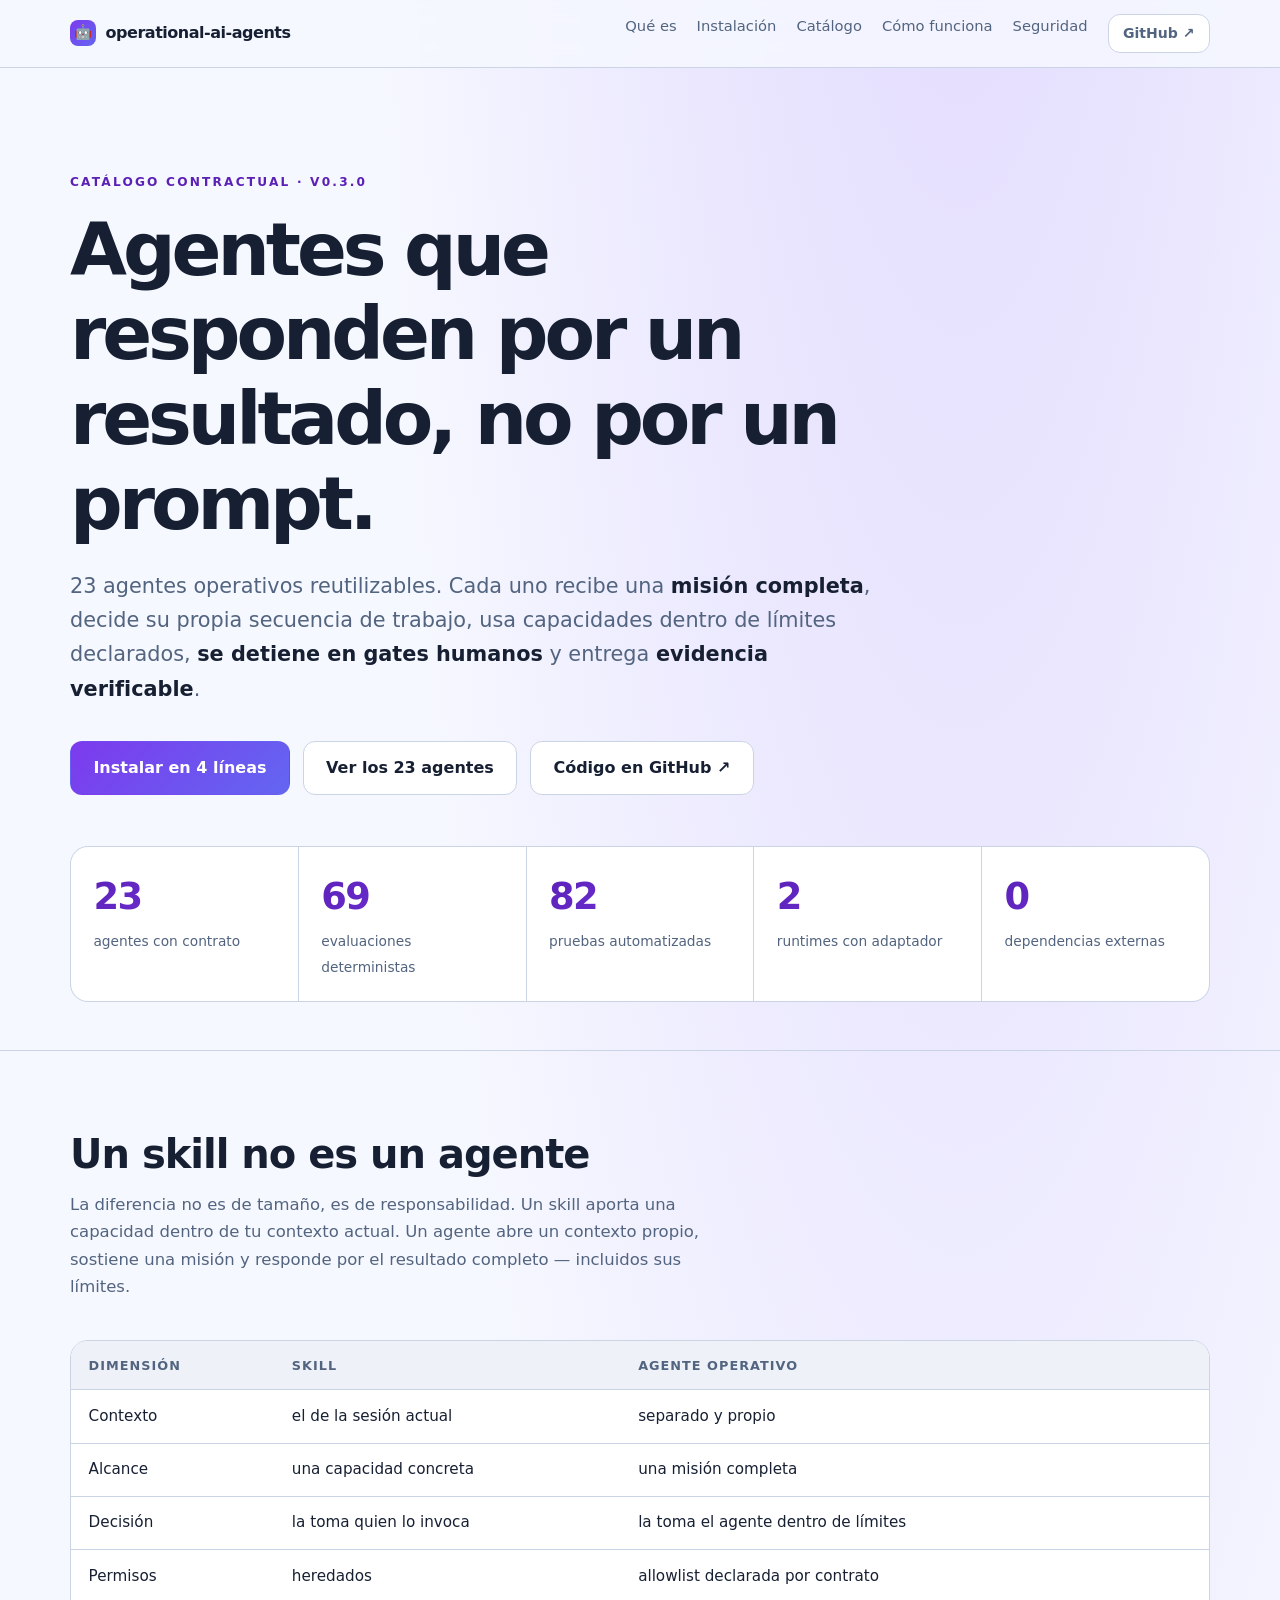
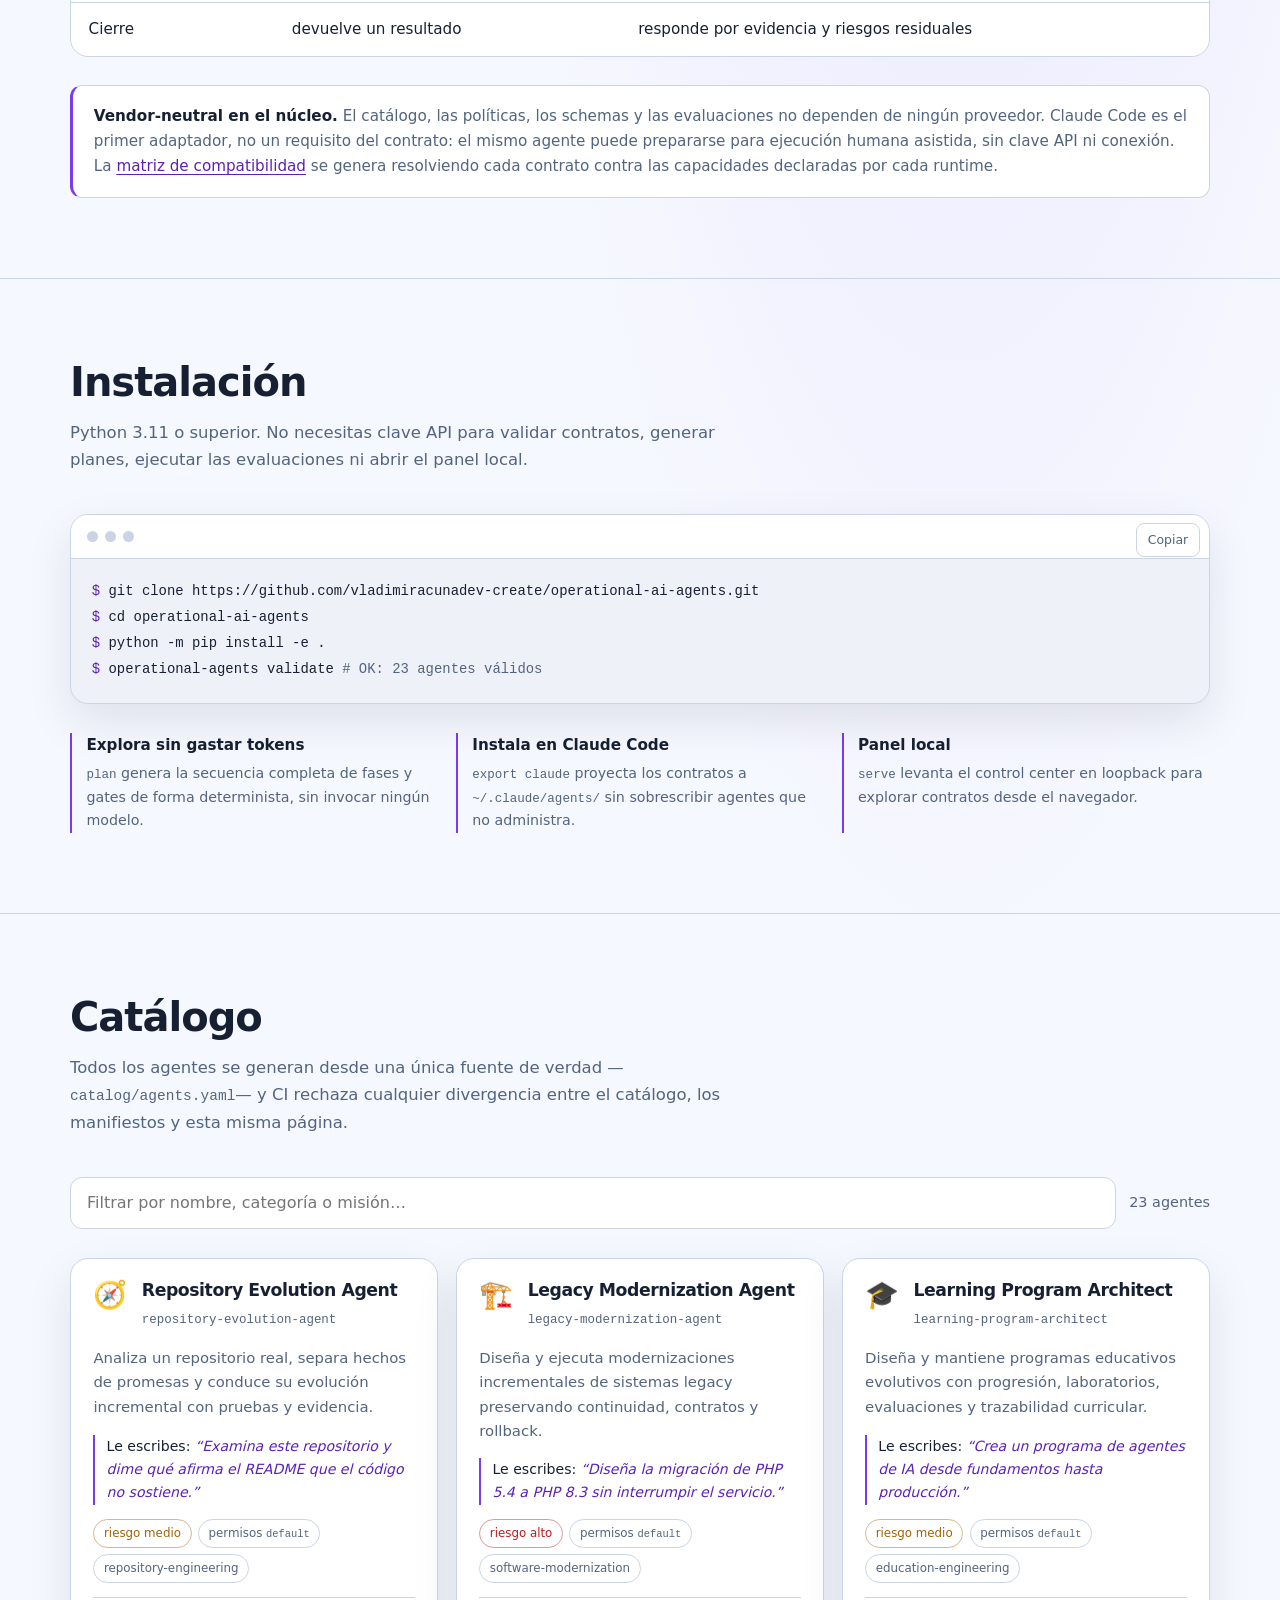
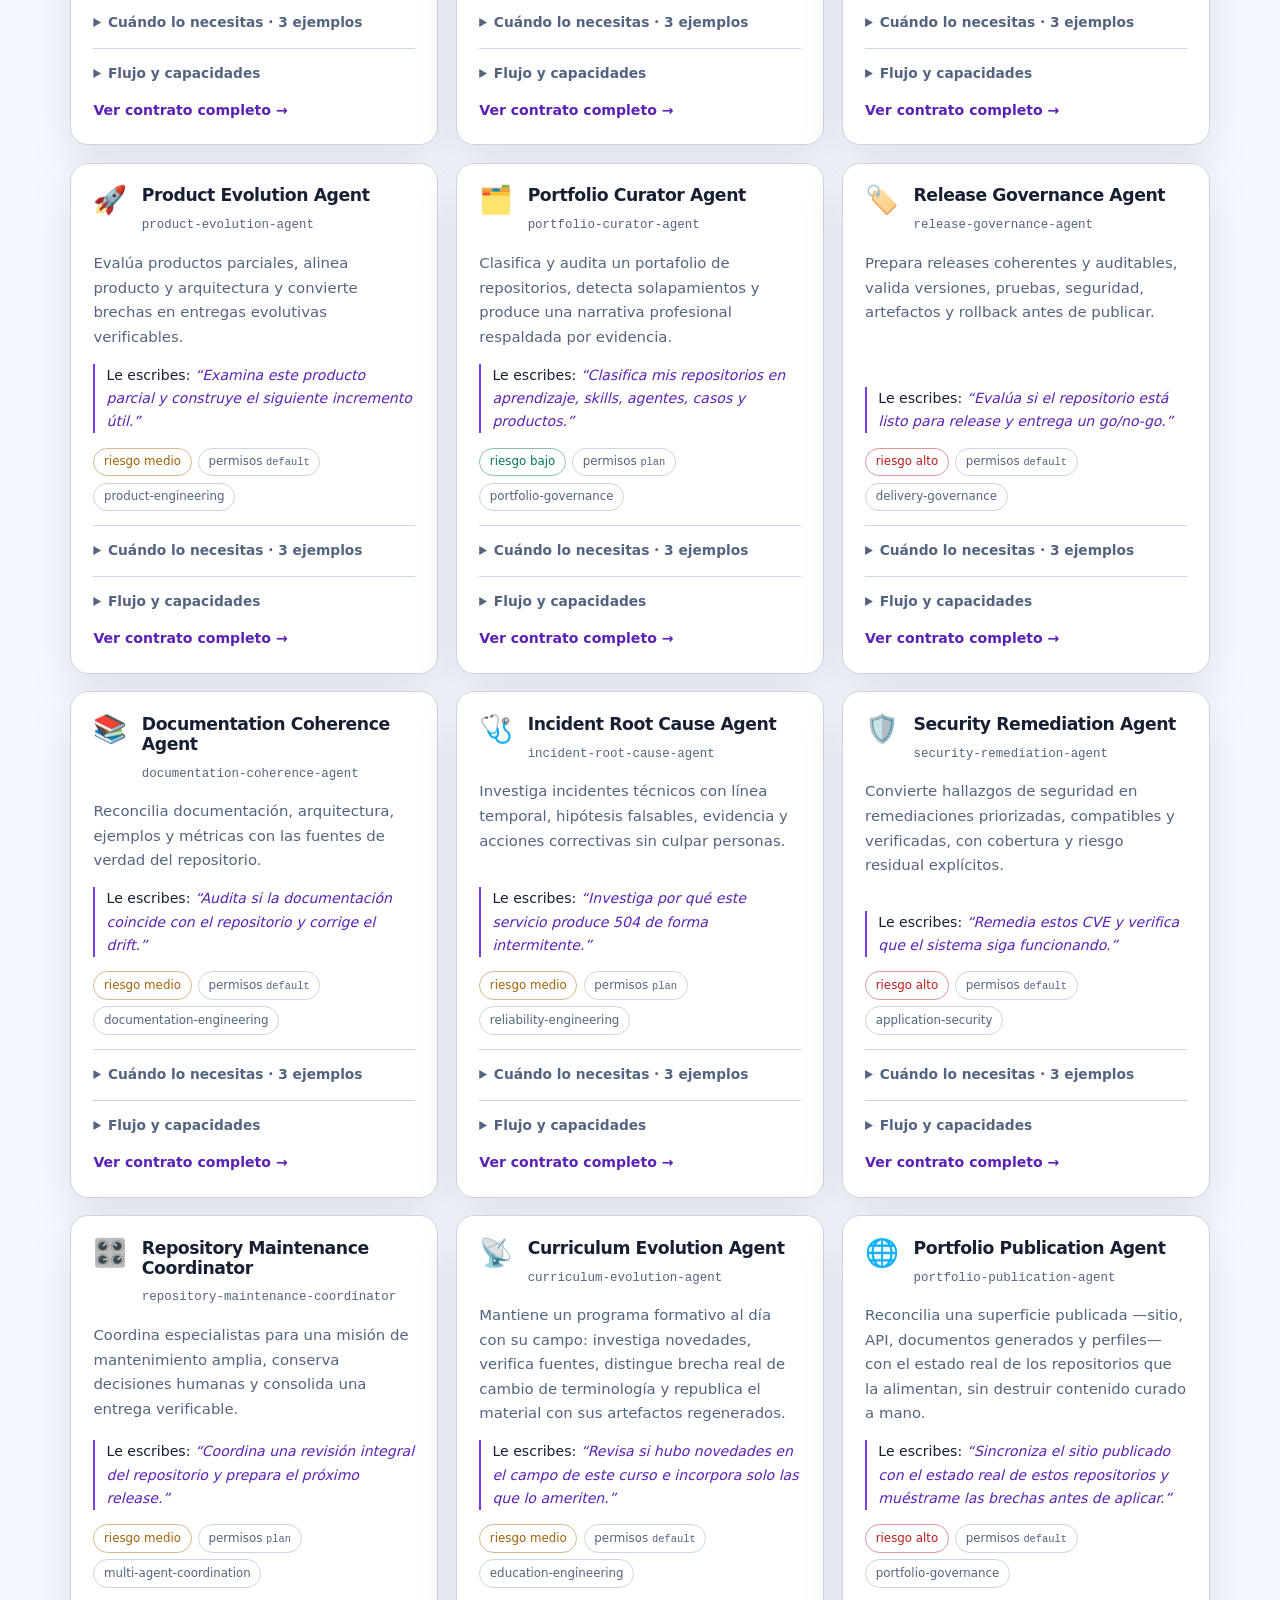
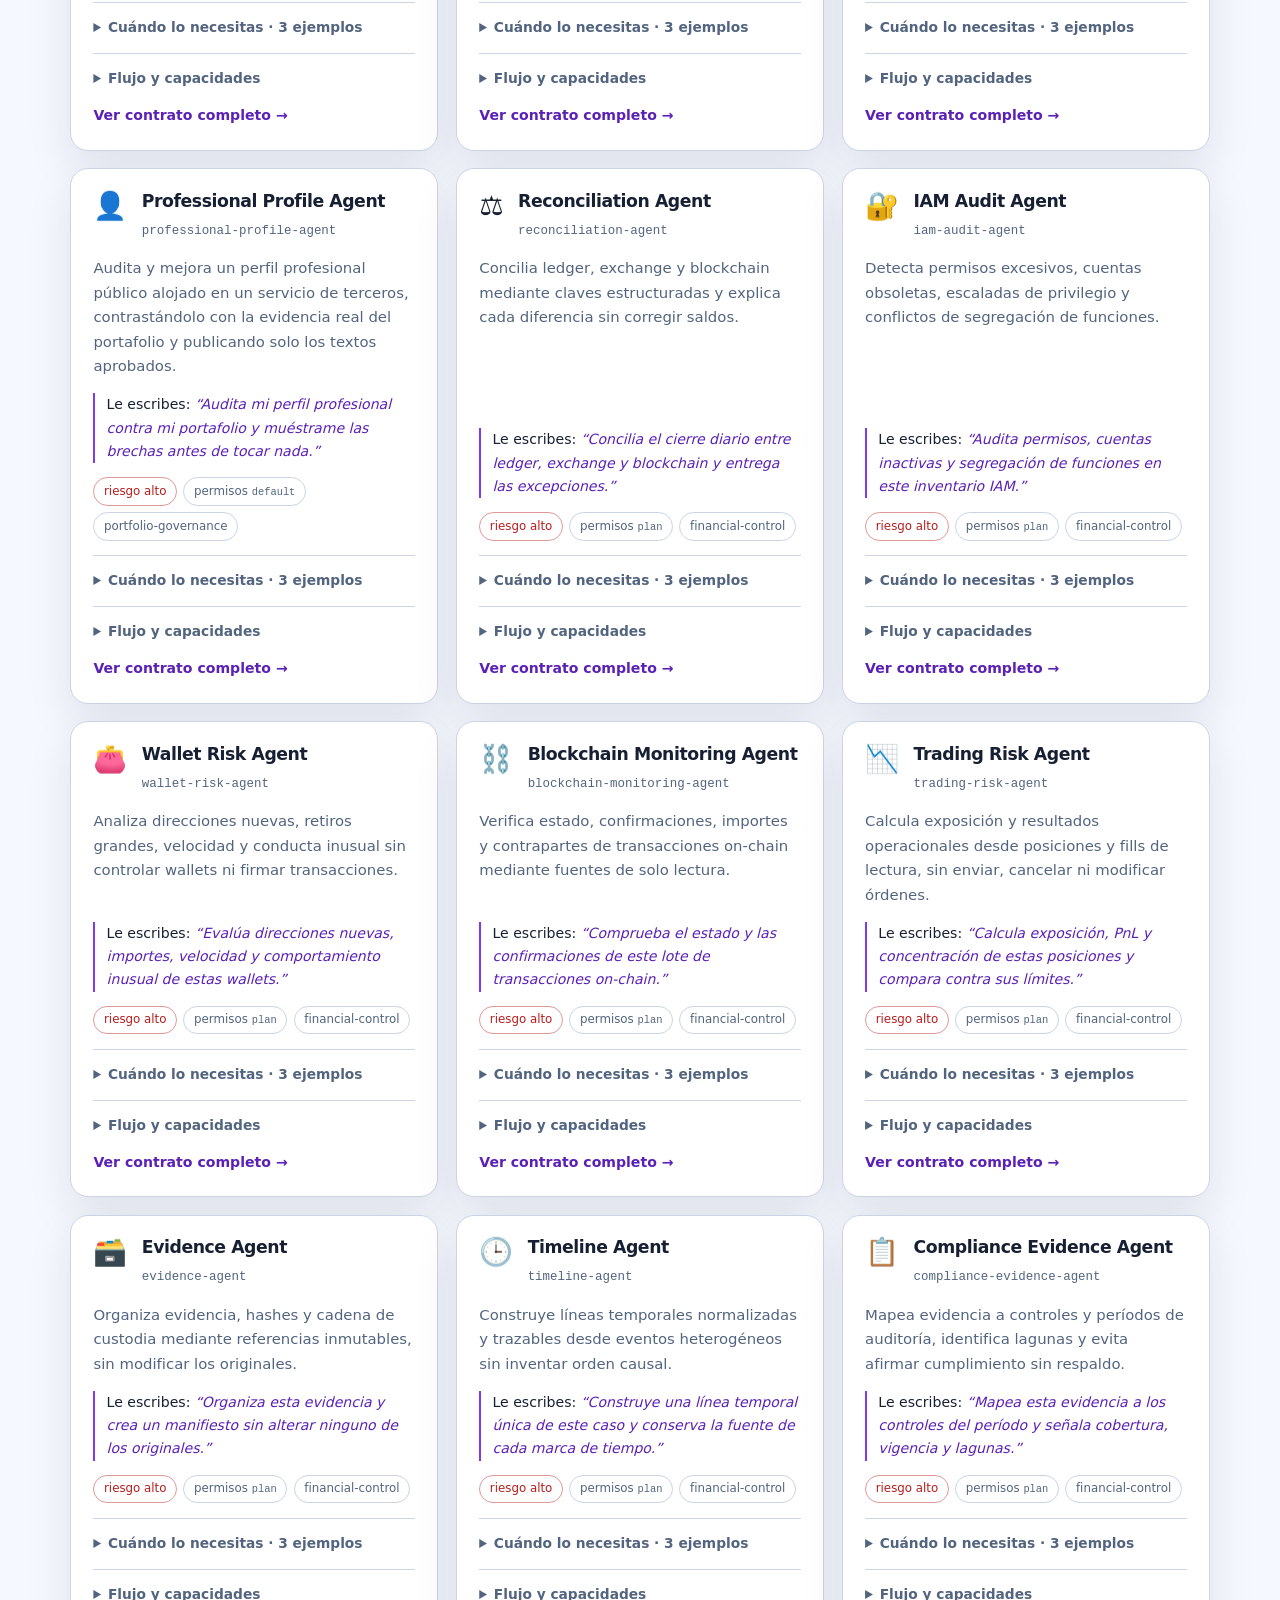
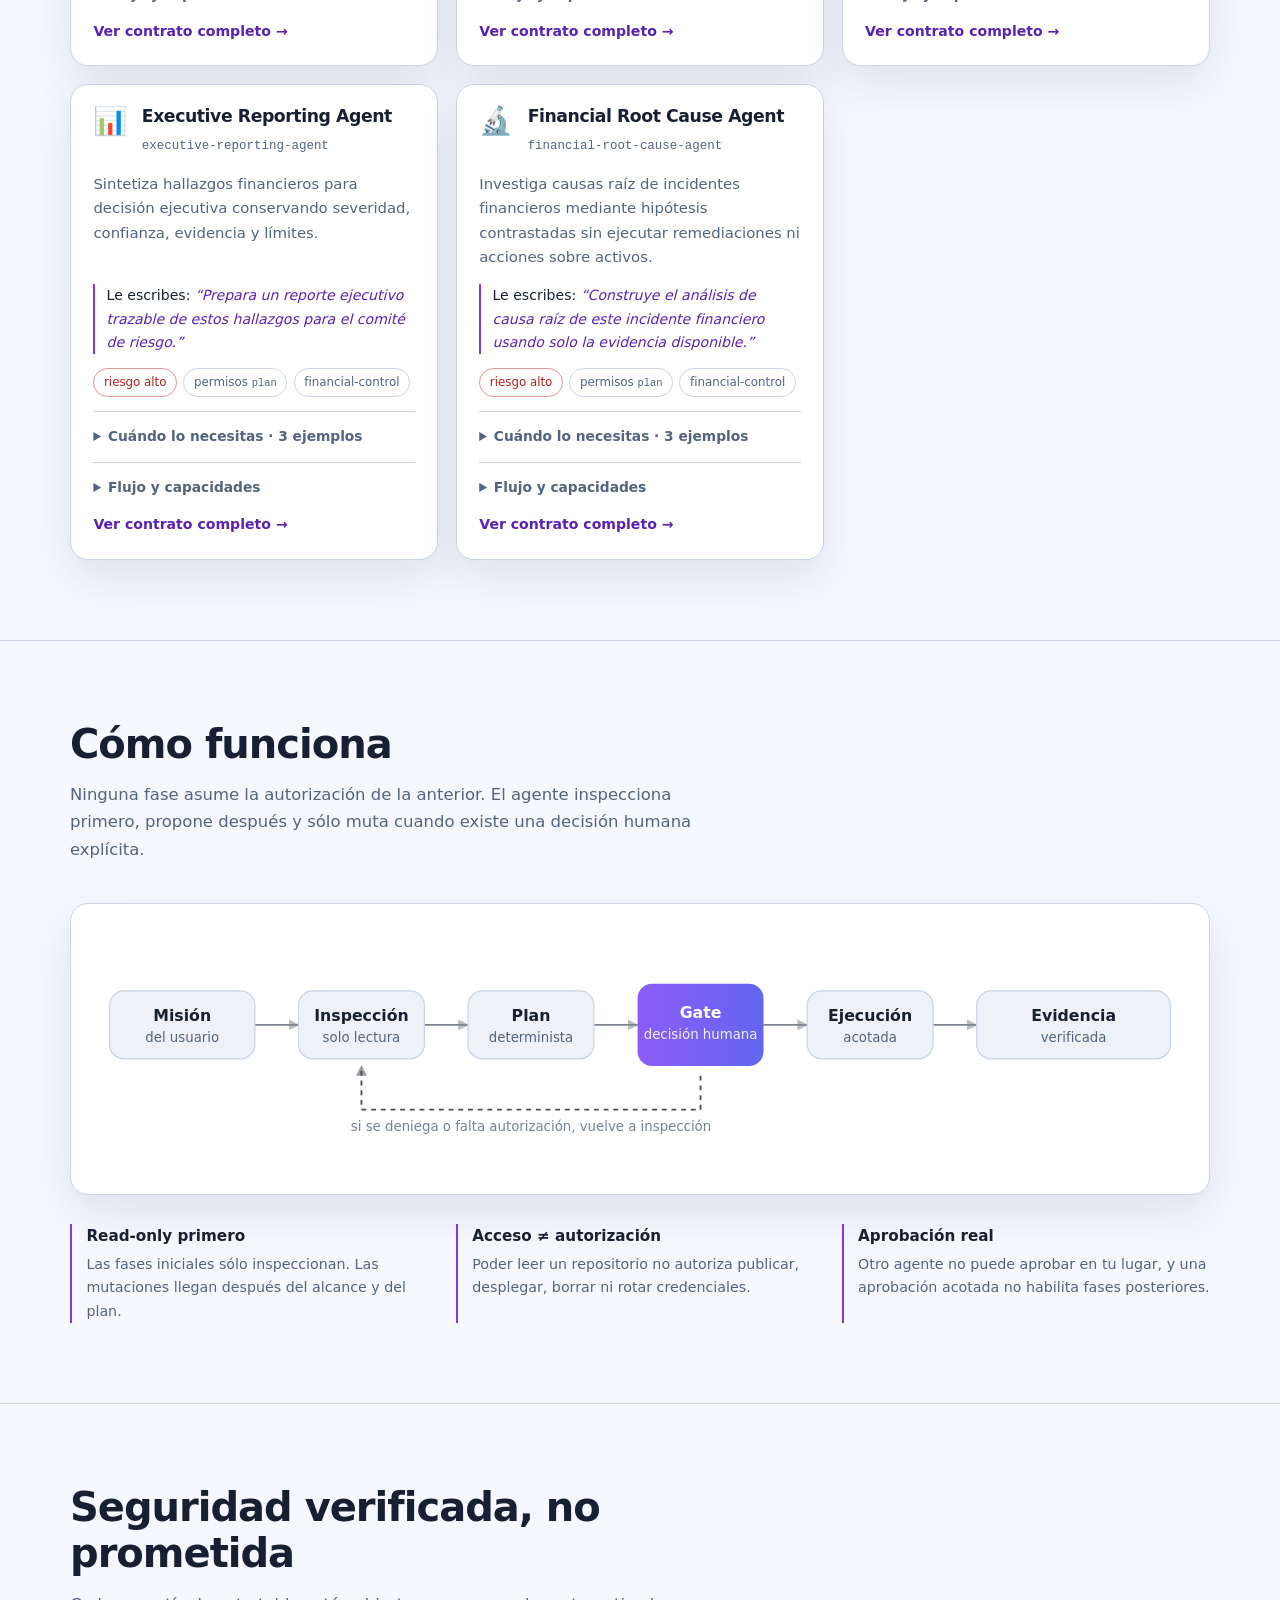
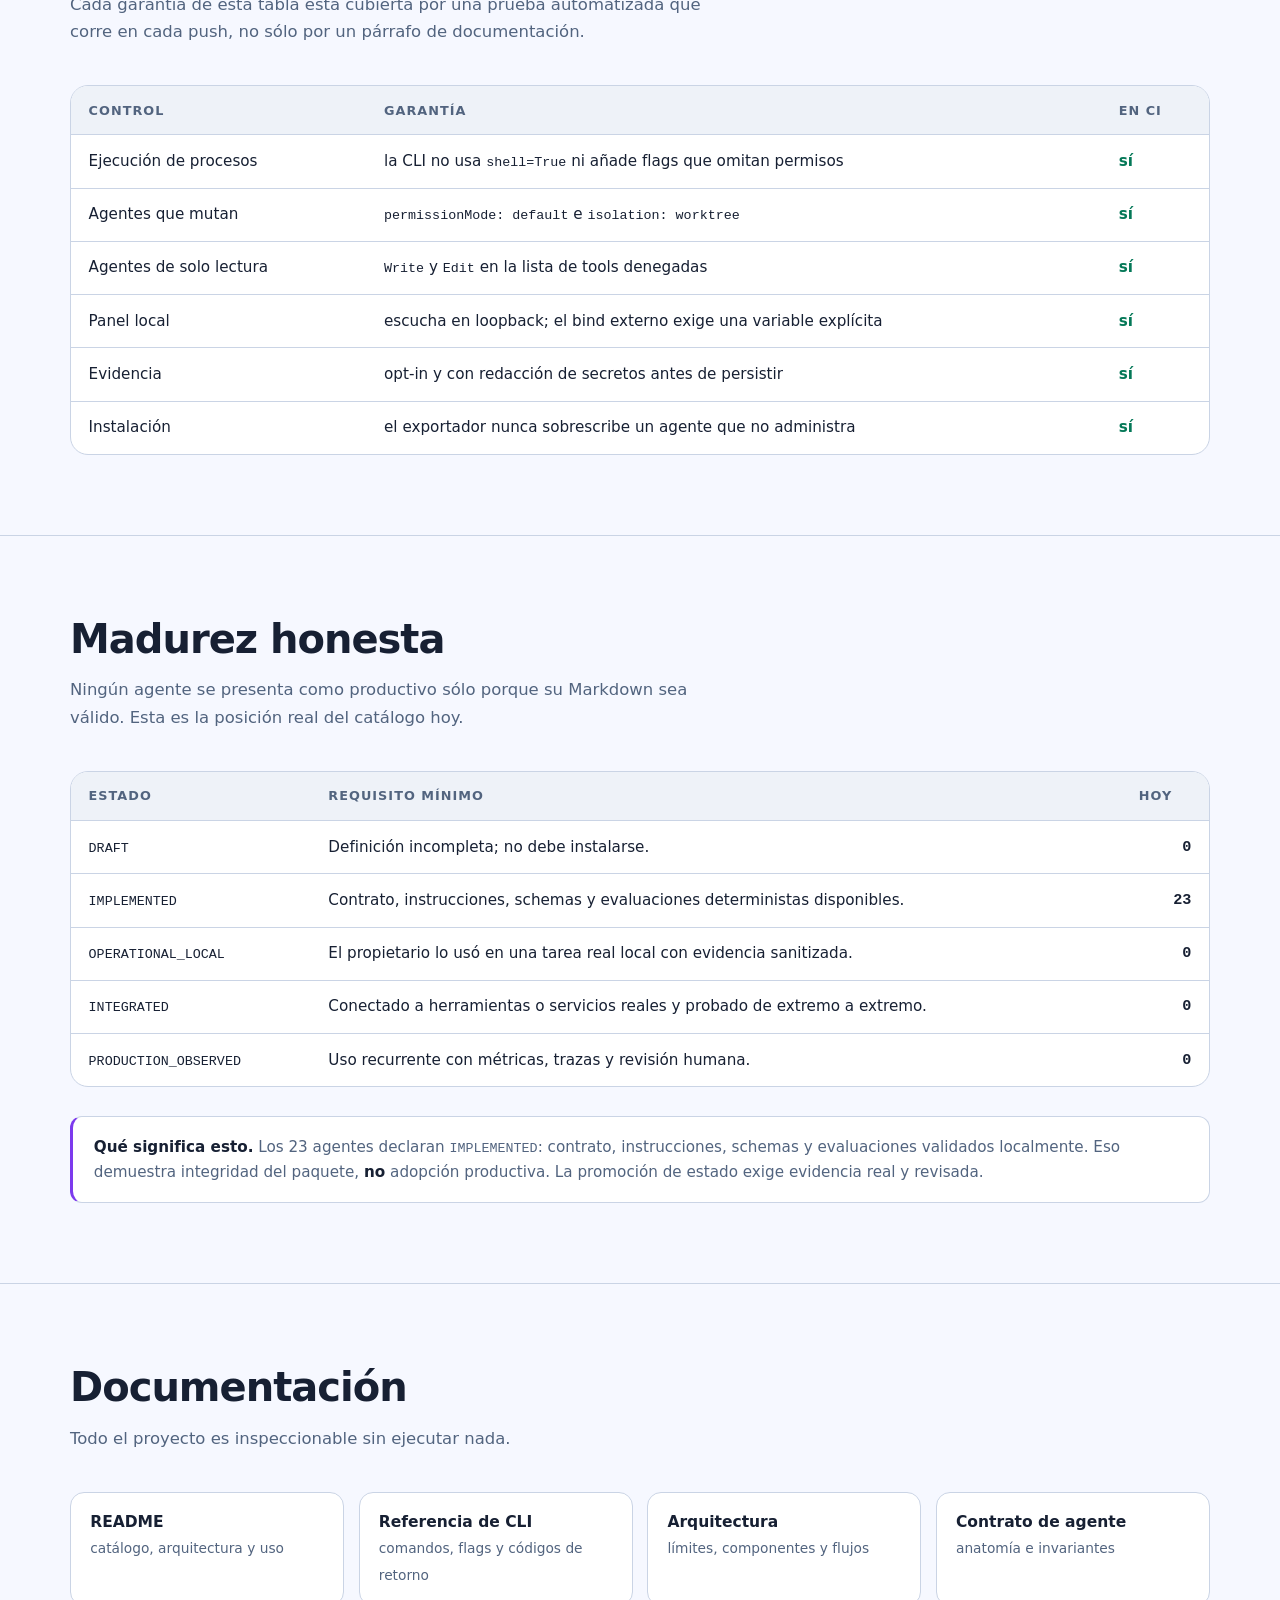
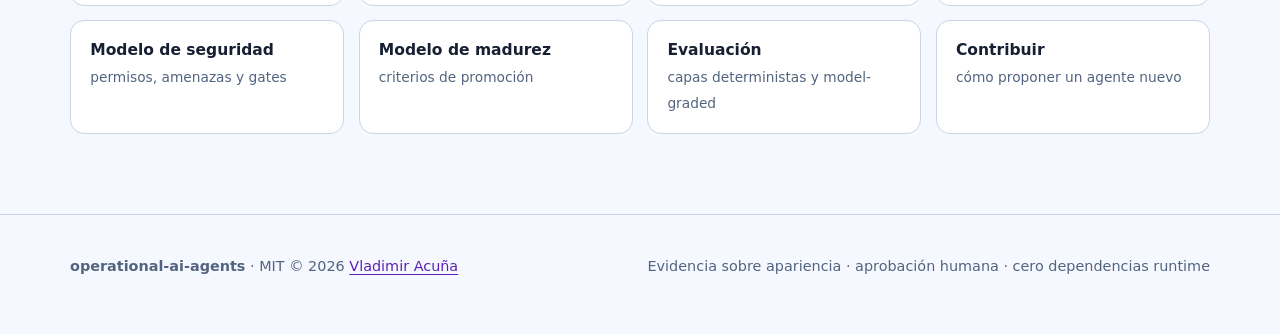
==== commit b18e8adc: "feat: add read-only financial control agents" ====
--- a/site/index.html
+++ b/site/index.html
@@ -5,12 +5,12 @@
 <meta name="viewport" content="width=device-width,initial-scale=1">
 <meta name="color-scheme" content="dark light">
 <title>Operational AI Agents · agentes operativos con evidencia verificable</title>
-<meta name="description" content="Colección de 13 agentes operativos reutilizables: reciben una misión completa, respetan gates humanos y entregan evidencia verificable. Contratos versionados y adaptador para Claude Code.">
+<meta name="description" content="Colección de 23 agentes operativos reutilizables: reciben una misión completa, respetan gates humanos y entregan evidencia verificable. Contratos versionados y adaptador para Claude Code.">
 <link rel="canonical" href="https://vladimiracunadev-create.github.io/operational-ai-agents/">
 <link rel="icon" href="data:image/svg+xml,%3Csvg xmlns='http://www.w3.org/2000/svg' viewBox='0 0 32 32'%3E%3Crect width='32' height='32' rx='8' fill='%238b5cf6'/%3E%3Crect x='8' y='11' width='16' height='12' rx='3' fill='%23fff'/%3E%3Ccircle cx='13' cy='17' r='1.8' fill='%238b5cf6'/%3E%3Ccircle cx='19' cy='17' r='1.8' fill='%238b5cf6'/%3E%3Crect x='15' y='6' width='2' height='5' rx='1' fill='%23fff'/%3E%3C/svg%3E">
 <meta property="og:type" content="website">
 <meta property="og:title" content="Operational AI Agents">
-<meta property="og:description" content="13 agentes operativos que reciben una misión completa, respetan gates humanos y entregan evidencia verificable.">
+<meta property="og:description" content="23 agentes operativos que reciben una misión completa, respetan gates humanos y entregan evidencia verificable.">
 <meta property="og:url" content="https://vladimiracunadev-create.github.io/operational-ai-agents/">
 <meta name="twitter:card" content="summary_large_image">
 <!-- Página generada por `operational-agents sync` desde catalog/agents.yaml. No editar a mano. -->
@@ -197,19 +197,19 @@
   <p class="eyebrow">Catálogo contractual · v0.3.0</p>
   <h1>Agentes que responden por un resultado, no por un prompt.</h1>
   <p class="hero__lead">
-    13 agentes operativos reutilizables. Cada uno recibe una <strong>misión completa</strong>,
+    23 agentes operativos reutilizables. Cada uno recibe una <strong>misión completa</strong>,
     decide su propia secuencia de trabajo, usa capacidades dentro de límites declarados,
     <strong>se detiene en gates humanos</strong> y entrega <strong>evidencia verificable</strong>.
   </p>
   <div class="cta">
     <a class="btn btn--primary" href="#instalacion">Instalar en 4 líneas</a>
-    <a class="btn btn--ghost" href="#catalogo">Ver los 13 agentes</a>
+    <a class="btn btn--ghost" href="#catalogo">Ver los 23 agentes</a>
     <a class="btn btn--ghost" href="https://github.com/vladimiracunadev-create/operational-ai-agents">Código en GitHub ↗</a>
   </div>
   <div class="stats">
-    <div class="stat"><b>13</b><span>agentes con contrato</span></div>
-    <div class="stat"><b>39</b><span>evaluaciones deterministas</span></div>
-    <div class="stat"><b>78</b><span>pruebas automatizadas</span></div>
+    <div class="stat"><b>23</b><span>agentes con contrato</span></div>
+    <div class="stat"><b>69</b><span>evaluaciones deterministas</span></div>
+    <div class="stat"><b>82</b><span>pruebas automatizadas</span></div>
     <div class="stat"><b>2</b><span>runtimes con adaptador</span></div>
     <div class="stat"><b>0</b><span>dependencias externas</span></div>
   </div>
@@ -262,7 +262,7 @@
 <pre id="install-code"><span class="p">$</span> git clone https://github.com/vladimiracunadev-create/operational-ai-agents.git
 <span class="p">$</span> cd operational-ai-agents
 <span class="p">$</span> python -m pip install -e .
-<span class="p">$</span> operational-agents validate <span class="c"># OK: 13 agentes válidos</span></pre>
+<span class="p">$</span> operational-agents validate <span class="c"># OK: 23 agentes válidos</span></pre>
     </div>
   </div>
   <div class="flow-legend">
@@ -283,7 +283,7 @@
   <div class="filter">
     <label class="skip" for="q">Filtrar agentes</label>
     <input id="q" type="search" placeholder="Filtrar por nombre, categoría o misión…" autocomplete="off">
-    <output id="count" for="q">13 agentes</output>
+    <output id="count" for="q">23 agentes</output>
   </div>
   <div class="grid" id="grid">
         <article class="card" data-search="repository evolution agent repository-evolution-agent repository-engineering analiza un repositorio real, separa hechos de promesas y conduce su evolución incremental con pruebas y evidencia. el readme promete más de lo que el código hace `pagos-api` — 3.400 líneas de python, 12 tests, sin releases publicados. el readme anuncia autenticación oauth2, rate limiting y webhooks. nadie ha comprobado esas tres afirmaciones en ocho meses. examina este repositorio y dime qué afirma el readme que el código no sostiene. quieres mejorarlo y no sabes por dónde empezar un proyecto propio que funciona: api en flask con 6 endpoints, sin ci, sin pruebas de integración y con tres `todo` de hace un año. quieres avanzarlo sin romperlo. completa lo que falta en este repositorio sin romper lo que ya funciona. vas a enseñarlo mañana y no quieres sorpresas muestras el repositorio en una entrevista técnica. tiene un badge de cobertura, una sección «arquitectura» con diagrama y un roadmap con seis puntos marcados como hechos. antes de enseñar este repositorio, comprueba que todo lo que afirma se sostiene.">
@@ -699,6 +699,326 @@
             <ul class="gates"><li>scope_expansion</li><li>destructive_change</li><li>external_publish</li><li>identity_or_contact_change</li></ul>
           </details>
           <a class="card__link" href="https://github.com/vladimiracunadev-create/operational-ai-agents/blob/main/agents/professional-profile-agent/README.md">
+            Ver contrato completo <span aria-hidden="true">→</span>
+          </a>
+        </article>
+        <article class="card" data-search="reconciliation agent reconciliation-agent financial-control concilia ledger, exchange y blockchain mediante claves estructuradas y explica cada diferencia sin corregir saldos. caso financiero — conciliación normal el cierre diario contiene 1.248 asientos, 612 operaciones del exchange y 609 transacciones on-chain confirmadas. los identificadores están completos y el período abarca veinticuatro horas de operación autorizada. concilia el cierre diario entre ledger, exchange y blockchain y entrega las excepciones. caso financiero — conciliación con excepción un retiro aparece confirmado on-chain y debitado por el exchange, pero no existe en el ledger interno. la discrepancia debe conservar su rastro hasta el registro de origen sin corregirlo. localiza la transacción faltante y explica exactamente qué fuentes no coinciden. caso financiero — conciliación con falso positivo una transferencia interna se registró dos veces por usar hash y referencia de lote como claves distintas. el analista necesita saber por qué saltó la regla y qué evidencia permite cerrarla. revisa este posible duplicado y determina si es un doble registro o dos operaciones reales.">
+          <header class="card__head">
+            <span class="card__icon" aria-hidden="true">⚖️</span>
+            <div>
+              <h3>Reconciliation Agent</h3>
+              <p class="card__id"><code>reconciliation-agent</code></p>
+            </div>
+          </header>
+          <p class="card__mission">Concilia ledger, exchange y blockchain mediante claves estructuradas y explica cada diferencia sin corregir saldos.</p>
+          <p class="card__ask">Le escribes: <q>Concilia el cierre diario entre ledger, exchange y blockchain y entrega las excepciones.</q></p>
+          <ul class="chips">
+            <li class="chip chip--risk-high">riesgo alto</li>
+            <li class="chip">permisos <code>plan</code></li>
+            <li class="chip">financial-control</li>
+          </ul>
+          <details>
+            <summary>Cuándo lo necesitas · 3 ejemplos</summary>
+            <ul class="scn"><li><b>Caso financiero — Conciliación normal</b><span class="scn__sit">El cierre diario contiene 1.248 asientos, 612 operaciones del exchange y 609 transacciones on-chain confirmadas. Los identificadores están completos y el período abarca veinticuatro horas de operación autorizada.</span><span class="scn__ask">«Concilia el cierre diario entre ledger, exchange y blockchain y entrega las excepciones.»</span><span class="scn__get">→ `COMPLETED` — análisis reproducible emitido para revisión humana; no se ejecutó ninguna acción financiera.</span></li><li><b>Caso financiero — Conciliación con excepción</b><span class="scn__sit">Un retiro aparece confirmado on-chain y debitado por el exchange, pero no existe en el ledger interno. La discrepancia debe conservar su rastro hasta el registro de origen sin corregirlo.</span><span class="scn__ask">«Localiza la transacción faltante y explica exactamente qué fuentes no coinciden.»</span><span class="scn__get">→ `COMPLETED` — análisis reproducible emitido para revisión humana; no se ejecutó ninguna acción financiera.</span></li><li><b>Caso financiero — Conciliación con falso positivo</b><span class="scn__sit">Una transferencia interna se registró dos veces por usar hash y referencia de lote como claves distintas. El analista necesita saber por qué saltó la regla y qué evidencia permite cerrarla.</span><span class="scn__ask">«Revisa este posible duplicado y determina si es un doble registro o dos operaciones reales.»</span><span class="scn__get">→ `COMPLETED` — análisis reproducible emitido para revisión humana; no se ejecutó ninguna acción financiera.</span></li></ul>
+          </details>
+          <details>
+            <summary>Flujo y capacidades</summary>
+            <p class="detail-title">Fases</p>
+            <ol class="phases"><li>scope</li><li>ingest</li><li>analysis</li><li>correlation</li><li>quality check</li><li>human review</li></ol>
+            <p class="detail-title">Tools</p>
+            <p class="tools"><code>Read</code><code>Glob</code><code>Grep</code><code>WebFetch</code></p>
+            <p class="detail-title">Se detiene y pregunta antes de</p>
+            <ul class="gates"><li>scope_expansion</li><li>sensitive_data_export</li><li>production_mutation</li><li>financial_action</li></ul>
+          </details>
+          <a class="card__link" href="https://github.com/vladimiracunadev-create/operational-ai-agents/blob/main/agents/reconciliation-agent/README.md">
+            Ver contrato completo <span aria-hidden="true">→</span>
+          </a>
+        </article>
+        <article class="card" data-search="iam audit agent iam-audit-agent financial-control detecta permisos excesivos, cuentas obsoletas, escaladas de privilegio y conflictos de segregación de funciones. caso financiero — auditoría iam normal el inventario tiene 286 identidades, 34 roles y registros de uso de noventa días para entornos financieros. los identificadores están completos y el período abarca veinticuatro horas de operación autorizada. audita permisos, cuentas inactivas y segregación de funciones en este inventario iam. caso financiero — auditoría iam con excepción una cuenta de operaciones heredó permisos de aprobación y ejecución después de un cambio de grupo. la discrepancia debe conservar su rastro hasta el registro de origen sin corregirlo. comprueba esta posible escalada de privilegio y el conflicto de segregación de funciones. caso financiero — auditoría iam con falso positivo una cuenta break-glass parece inactiva, pero su excepción está documentada y revisada cada mes. el analista necesita saber por qué saltó la regla y qué evidencia permite cerrarla. determina si esta cuenta stale es un hallazgo real o una excepción de emergencia vigente.">
+          <header class="card__head">
+            <span class="card__icon" aria-hidden="true">🔐</span>
+            <div>
+              <h3>IAM Audit Agent</h3>
+              <p class="card__id"><code>iam-audit-agent</code></p>
+            </div>
+          </header>
+          <p class="card__mission">Detecta permisos excesivos, cuentas obsoletas, escaladas de privilegio y conflictos de segregación de funciones.</p>
+          <p class="card__ask">Le escribes: <q>Audita permisos, cuentas inactivas y segregación de funciones en este inventario IAM.</q></p>
+          <ul class="chips">
+            <li class="chip chip--risk-high">riesgo alto</li>
+            <li class="chip">permisos <code>plan</code></li>
+            <li class="chip">financial-control</li>
+          </ul>
+          <details>
+            <summary>Cuándo lo necesitas · 3 ejemplos</summary>
+            <ul class="scn"><li><b>Caso financiero — Auditoría IAM normal</b><span class="scn__sit">El inventario tiene 286 identidades, 34 roles y registros de uso de noventa días para entornos financieros. Los identificadores están completos y el período abarca veinticuatro horas de operación autorizada.</span><span class="scn__ask">«Audita permisos, cuentas inactivas y segregación de funciones en este inventario IAM.»</span><span class="scn__get">→ `COMPLETED` — análisis reproducible emitido para revisión humana; no se ejecutó ninguna acción financiera.</span></li><li><b>Caso financiero — Auditoría IAM con excepción</b><span class="scn__sit">Una cuenta de operaciones heredó permisos de aprobación y ejecución después de un cambio de grupo. La discrepancia debe conservar su rastro hasta el registro de origen sin corregirlo.</span><span class="scn__ask">«Comprueba esta posible escalada de privilegio y el conflicto de segregación de funciones.»</span><span class="scn__get">→ `COMPLETED` — análisis reproducible emitido para revisión humana; no se ejecutó ninguna acción financiera.</span></li><li><b>Caso financiero — Auditoría IAM con falso positivo</b><span class="scn__sit">Una cuenta break-glass parece inactiva, pero su excepción está documentada y revisada cada mes. El analista necesita saber por qué saltó la regla y qué evidencia permite cerrarla.</span><span class="scn__ask">«Determina si esta cuenta stale es un hallazgo real o una excepción de emergencia vigente.»</span><span class="scn__get">→ `COMPLETED` — análisis reproducible emitido para revisión humana; no se ejecutó ninguna acción financiera.</span></li></ul>
+          </details>
+          <details>
+            <summary>Flujo y capacidades</summary>
+            <p class="detail-title">Fases</p>
+            <ol class="phases"><li>scope</li><li>ingest</li><li>analysis</li><li>correlation</li><li>quality check</li><li>human review</li></ol>
+            <p class="detail-title">Tools</p>
+            <p class="tools"><code>Read</code><code>Glob</code><code>Grep</code><code>WebFetch</code></p>
+            <p class="detail-title">Se detiene y pregunta antes de</p>
+            <ul class="gates"><li>scope_expansion</li><li>sensitive_data_export</li><li>production_mutation</li><li>financial_action</li></ul>
+          </details>
+          <a class="card__link" href="https://github.com/vladimiracunadev-create/operational-ai-agents/blob/main/agents/iam-audit-agent/README.md">
+            Ver contrato completo <span aria-hidden="true">→</span>
+          </a>
+        </article>
+        <article class="card" data-search="wallet risk agent wallet-risk-agent financial-control analiza direcciones nuevas, retiros grandes, velocidad y conducta inusual sin controlar wallets ni firmar transacciones. caso financiero — riesgo de wallet normal la muestra contiene seis meses de retiros, perfiles históricos por wallet y etiquetas autorizadas de contraparte. los identificadores están completos y el período abarca veinticuatro horas de operación autorizada. evalúa direcciones nuevas, importes, velocidad y comportamiento inusual de estas wallets. caso financiero — riesgo de wallet con excepción una dirección nueva recibe cinco retiros grandes en doce minutos y no tiene historial de contraparte. la discrepancia debe conservar su rastro hasta el registro de origen sin corregirlo. analiza esta secuencia de retiros y prioriza el riesgo sin bloquear ni mover fondos. caso financiero — riesgo de wallet con falso positivo una wallet de tesorería rota por política dispara la regla de dirección nueva durante una migración aprobada. el analista necesita saber por qué saltó la regla y qué evidencia permite cerrarla. revisa esta alerta de dirección nueva considerando la rotación de tesorería documentada.">
+          <header class="card__head">
+            <span class="card__icon" aria-hidden="true">👛</span>
+            <div>
+              <h3>Wallet Risk Agent</h3>
+              <p class="card__id"><code>wallet-risk-agent</code></p>
+            </div>
+          </header>
+          <p class="card__mission">Analiza direcciones nuevas, retiros grandes, velocidad y conducta inusual sin controlar wallets ni firmar transacciones.</p>
+          <p class="card__ask">Le escribes: <q>Evalúa direcciones nuevas, importes, velocidad y comportamiento inusual de estas wallets.</q></p>
+          <ul class="chips">
+            <li class="chip chip--risk-high">riesgo alto</li>
+            <li class="chip">permisos <code>plan</code></li>
+            <li class="chip">financial-control</li>
+          </ul>
+          <details>
+            <summary>Cuándo lo necesitas · 3 ejemplos</summary>
+            <ul class="scn"><li><b>Caso financiero — Riesgo de wallet normal</b><span class="scn__sit">La muestra contiene seis meses de retiros, perfiles históricos por wallet y etiquetas autorizadas de contraparte. Los identificadores están completos y el período abarca veinticuatro horas de operación autorizada.</span><span class="scn__ask">«Evalúa direcciones nuevas, importes, velocidad y comportamiento inusual de estas wallets.»</span><span class="scn__get">→ `COMPLETED` — análisis reproducible emitido para revisión humana; no se ejecutó ninguna acción financiera.</span></li><li><b>Caso financiero — Riesgo de wallet con excepción</b><span class="scn__sit">Una dirección nueva recibe cinco retiros grandes en doce minutos y no tiene historial de contraparte. La discrepancia debe conservar su rastro hasta el registro de origen sin corregirlo.</span><span class="scn__ask">«Analiza esta secuencia de retiros y prioriza el riesgo sin bloquear ni mover fondos.»</span><span class="scn__get">→ `COMPLETED` — análisis reproducible emitido para revisión humana; no se ejecutó ninguna acción financiera.</span></li><li><b>Caso financiero — Riesgo de wallet con falso positivo</b><span class="scn__sit">Una wallet de tesorería rota por política dispara la regla de dirección nueva durante una migración aprobada. El analista necesita saber por qué saltó la regla y qué evidencia permite cerrarla.</span><span class="scn__ask">«Revisa esta alerta de dirección nueva considerando la rotación de tesorería documentada.»</span><span class="scn__get">→ `COMPLETED` — análisis reproducible emitido para revisión humana; no se ejecutó ninguna acción financiera.</span></li></ul>
+          </details>
+          <details>
+            <summary>Flujo y capacidades</summary>
+            <p class="detail-title">Fases</p>
+            <ol class="phases"><li>scope</li><li>ingest</li><li>analysis</li><li>correlation</li><li>quality check</li><li>human review</li></ol>
+            <p class="detail-title">Tools</p>
+            <p class="tools"><code>Read</code><code>Glob</code><code>Grep</code><code>WebFetch</code></p>
+            <p class="detail-title">Se detiene y pregunta antes de</p>
+            <ul class="gates"><li>scope_expansion</li><li>sensitive_data_export</li><li>production_mutation</li><li>financial_action</li></ul>
+          </details>
+          <a class="card__link" href="https://github.com/vladimiracunadev-create/operational-ai-agents/blob/main/agents/wallet-risk-agent/README.md">
+            Ver contrato completo <span aria-hidden="true">→</span>
+          </a>
+        </article>
+        <article class="card" data-search="blockchain monitoring agent blockchain-monitoring-agent financial-control verifica estado, confirmaciones, importes y contrapartes de transacciones on-chain mediante fuentes de solo lectura. caso financiero — monitoreo on-chain normal un lote de 420 hashes debe verificarse contra dos endpoints de lectura y la política de confirmaciones de cada red. los identificadores están completos y el período abarca veinticuatro horas de operación autorizada. comprueba el estado y las confirmaciones de este lote de transacciones on-chain. caso financiero — monitoreo on-chain con excepción el exchange marca un retiro como completado, pero el hash informado no aparece en el explorador autorizado. la discrepancia debe conservar su rastro hasta el registro de origen sin corregirlo. verifica este hash ausente y documenta qué puede y qué no puede concluirse. caso financiero — monitoreo on-chain con falso positivo una reorganización breve redujo confirmaciones y disparó una alerta que se resolvió en el bloque siguiente. el analista necesita saber por qué saltó la regla y qué evidencia permite cerrarla. determina si esta caída de confirmaciones sigue siendo un riesgo o fue una reorganización resuelta.">
+          <header class="card__head">
+            <span class="card__icon" aria-hidden="true">⛓️</span>
+            <div>
+              <h3>Blockchain Monitoring Agent</h3>
+              <p class="card__id"><code>blockchain-monitoring-agent</code></p>
+            </div>
+          </header>
+          <p class="card__mission">Verifica estado, confirmaciones, importes y contrapartes de transacciones on-chain mediante fuentes de solo lectura.</p>
+          <p class="card__ask">Le escribes: <q>Comprueba el estado y las confirmaciones de este lote de transacciones on-chain.</q></p>
+          <ul class="chips">
+            <li class="chip chip--risk-high">riesgo alto</li>
+            <li class="chip">permisos <code>plan</code></li>
+            <li class="chip">financial-control</li>
+          </ul>
+          <details>
+            <summary>Cuándo lo necesitas · 3 ejemplos</summary>
+            <ul class="scn"><li><b>Caso financiero — Monitoreo on-chain normal</b><span class="scn__sit">Un lote de 420 hashes debe verificarse contra dos endpoints de lectura y la política de confirmaciones de cada red. Los identificadores están completos y el período abarca veinticuatro horas de operación autorizada.</span><span class="scn__ask">«Comprueba el estado y las confirmaciones de este lote de transacciones on-chain.»</span><span class="scn__get">→ `COMPLETED` — análisis reproducible emitido para revisión humana; no se ejecutó ninguna acción financiera.</span></li><li><b>Caso financiero — Monitoreo on-chain con excepción</b><span class="scn__sit">El exchange marca un retiro como completado, pero el hash informado no aparece en el explorador autorizado. La discrepancia debe conservar su rastro hasta el registro de origen sin corregirlo.</span><span class="scn__ask">«Verifica este hash ausente y documenta qué puede y qué no puede concluirse.»</span><span class="scn__get">→ `COMPLETED` — análisis reproducible emitido para revisión humana; no se ejecutó ninguna acción financiera.</span></li><li><b>Caso financiero — Monitoreo on-chain con falso positivo</b><span class="scn__sit">Una reorganización breve redujo confirmaciones y disparó una alerta que se resolvió en el bloque siguiente. El analista necesita saber por qué saltó la regla y qué evidencia permite cerrarla.</span><span class="scn__ask">«Determina si esta caída de confirmaciones sigue siendo un riesgo o fue una reorganización resuelta.»</span><span class="scn__get">→ `COMPLETED` — análisis reproducible emitido para revisión humana; no se ejecutó ninguna acción financiera.</span></li></ul>
+          </details>
+          <details>
+            <summary>Flujo y capacidades</summary>
+            <p class="detail-title">Fases</p>
+            <ol class="phases"><li>scope</li><li>ingest</li><li>analysis</li><li>correlation</li><li>quality check</li><li>human review</li></ol>
+            <p class="detail-title">Tools</p>
+            <p class="tools"><code>Read</code><code>Glob</code><code>Grep</code><code>WebFetch</code></p>
+            <p class="detail-title">Se detiene y pregunta antes de</p>
+            <ul class="gates"><li>scope_expansion</li><li>sensitive_data_export</li><li>production_mutation</li><li>financial_action</li></ul>
+          </details>
+          <a class="card__link" href="https://github.com/vladimiracunadev-create/operational-ai-agents/blob/main/agents/blockchain-monitoring-agent/README.md">
+            Ver contrato completo <span aria-hidden="true">→</span>
+          </a>
+        </article>
+        <article class="card" data-search="trading risk agent trading-risk-agent financial-control calcula exposición y resultados operacionales desde posiciones y fills de lectura, sin enviar, cancelar ni modificar órdenes. caso financiero — riesgo de trading normal el libro contiene posiciones spot y derivados, fills del día, precios de referencia y límites aprobados por estrategia. los identificadores están completos y el período abarca veinticuatro horas de operación autorizada. calcula exposición, pnl y concentración de estas posiciones y compara contra sus límites. caso financiero — riesgo de trading con excepción la exposición neta supera el límite intradía después de varios fills, aunque el sistema muestra pnl positivo. la discrepancia debe conservar su rastro hasta el registro de origen sin corregirlo. explica el exceso de exposición y reconstruye qué operaciones contribuyeron al resultado. caso financiero — riesgo de trading con falso positivo un precio de referencia obsoleto infla la pérdida no realizada y hace parecer incumplido un límite. el analista necesita saber por qué saltó la regla y qué evidencia permite cerrarla. recalcula esta alerta con fuentes temporales consistentes y documenta el posible falso positivo.">
+          <header class="card__head">
+            <span class="card__icon" aria-hidden="true">📉</span>
+            <div>
+              <h3>Trading Risk Agent</h3>
+              <p class="card__id"><code>trading-risk-agent</code></p>
+            </div>
+          </header>
+          <p class="card__mission">Calcula exposición y resultados operacionales desde posiciones y fills de lectura, sin enviar, cancelar ni modificar órdenes.</p>
+          <p class="card__ask">Le escribes: <q>Calcula exposición, PnL y concentración de estas posiciones y compara contra sus límites.</q></p>
+          <ul class="chips">
+            <li class="chip chip--risk-high">riesgo alto</li>
+            <li class="chip">permisos <code>plan</code></li>
+            <li class="chip">financial-control</li>
+          </ul>
+          <details>
+            <summary>Cuándo lo necesitas · 3 ejemplos</summary>
+            <ul class="scn"><li><b>Caso financiero — Riesgo de trading normal</b><span class="scn__sit">El libro contiene posiciones spot y derivados, fills del día, precios de referencia y límites aprobados por estrategia. Los identificadores están completos y el período abarca veinticuatro horas de operación autorizada.</span><span class="scn__ask">«Calcula exposición, PnL y concentración de estas posiciones y compara contra sus límites.»</span><span class="scn__get">→ `COMPLETED` — análisis reproducible emitido para revisión humana; no se ejecutó ninguna acción financiera.</span></li><li><b>Caso financiero — Riesgo de trading con excepción</b><span class="scn__sit">La exposición neta supera el límite intradía después de varios fills, aunque el sistema muestra PnL positivo. La discrepancia debe conservar su rastro hasta el registro de origen sin corregirlo.</span><span class="scn__ask">«Explica el exceso de exposición y reconstruye qué operaciones contribuyeron al resultado.»</span><span class="scn__get">→ `COMPLETED` — análisis reproducible emitido para revisión humana; no se ejecutó ninguna acción financiera.</span></li><li><b>Caso financiero — Riesgo de trading con falso positivo</b><span class="scn__sit">Un precio de referencia obsoleto infla la pérdida no realizada y hace parecer incumplido un límite. El analista necesita saber por qué saltó la regla y qué evidencia permite cerrarla.</span><span class="scn__ask">«Recalcula esta alerta con fuentes temporales consistentes y documenta el posible falso positivo.»</span><span class="scn__get">→ `COMPLETED` — análisis reproducible emitido para revisión humana; no se ejecutó ninguna acción financiera.</span></li></ul>
+          </details>
+          <details>
+            <summary>Flujo y capacidades</summary>
+            <p class="detail-title">Fases</p>
+            <ol class="phases"><li>scope</li><li>ingest</li><li>analysis</li><li>correlation</li><li>quality check</li><li>human review</li></ol>
+            <p class="detail-title">Tools</p>
+            <p class="tools"><code>Read</code><code>Glob</code><code>Grep</code><code>WebFetch</code></p>
+            <p class="detail-title">Se detiene y pregunta antes de</p>
+            <ul class="gates"><li>scope_expansion</li><li>sensitive_data_export</li><li>production_mutation</li><li>financial_action</li></ul>
+          </details>
+          <a class="card__link" href="https://github.com/vladimiracunadev-create/operational-ai-agents/blob/main/agents/trading-risk-agent/README.md">
+            Ver contrato completo <span aria-hidden="true">→</span>
+          </a>
+        </article>
+        <article class="card" data-search="evidence agent evidence-agent financial-control organiza evidencia, hashes y cadena de custodia mediante referencias inmutables, sin modificar los originales. caso financiero — custodia de evidencia normal el caso incluye exportes de ledger, registros iam, respuestas de apis y capturas con distintas zonas horarias. los identificadores están completos y el período abarca veinticuatro horas de operación autorizada. organiza esta evidencia y crea un manifiesto sin alterar ninguno de los originales. caso financiero — custodia de evidencia con excepción un archivo entregado carece de hash previo y su marca temporal no coincide con el registro de adquisición. la discrepancia debe conservar su rastro hasta el registro de origen sin corregirlo. incorpora este archivo como evidencia cuestionada sin presentar su integridad como demostrada. caso financiero — custodia de evidencia con falso positivo dos archivos con nombres distintos tienen el mismo hash porque son copias autorizadas del mismo exporte. el analista necesita saber por qué saltó la regla y qué evidencia permite cerrarla. revisa este aparente duplicado de evidencia y conserva correctamente su procedencia.">
+          <header class="card__head">
+            <span class="card__icon" aria-hidden="true">🗃️</span>
+            <div>
+              <h3>Evidence Agent</h3>
+              <p class="card__id"><code>evidence-agent</code></p>
+            </div>
+          </header>
+          <p class="card__mission">Organiza evidencia, hashes y cadena de custodia mediante referencias inmutables, sin modificar los originales.</p>
+          <p class="card__ask">Le escribes: <q>Organiza esta evidencia y crea un manifiesto sin alterar ninguno de los originales.</q></p>
+          <ul class="chips">
+            <li class="chip chip--risk-high">riesgo alto</li>
+            <li class="chip">permisos <code>plan</code></li>
+            <li class="chip">financial-control</li>
+          </ul>
+          <details>
+            <summary>Cuándo lo necesitas · 3 ejemplos</summary>
+            <ul class="scn"><li><b>Caso financiero — Custodia de evidencia normal</b><span class="scn__sit">El caso incluye exportes de ledger, registros IAM, respuestas de APIs y capturas con distintas zonas horarias. Los identificadores están completos y el período abarca veinticuatro horas de operación autorizada.</span><span class="scn__ask">«Organiza esta evidencia y crea un manifiesto sin alterar ninguno de los originales.»</span><span class="scn__get">→ `COMPLETED` — análisis reproducible emitido para revisión humana; no se ejecutó ninguna acción financiera.</span></li><li><b>Caso financiero — Custodia de evidencia con excepción</b><span class="scn__sit">Un archivo entregado carece de hash previo y su marca temporal no coincide con el registro de adquisición. La discrepancia debe conservar su rastro hasta el registro de origen sin corregirlo.</span><span class="scn__ask">«Incorpora este archivo como evidencia cuestionada sin presentar su integridad como demostrada.»</span><span class="scn__get">→ `COMPLETED` — análisis reproducible emitido para revisión humana; no se ejecutó ninguna acción financiera.</span></li><li><b>Caso financiero — Custodia de evidencia con falso positivo</b><span class="scn__sit">Dos archivos con nombres distintos tienen el mismo hash porque son copias autorizadas del mismo exporte. El analista necesita saber por qué saltó la regla y qué evidencia permite cerrarla.</span><span class="scn__ask">«Revisa este aparente duplicado de evidencia y conserva correctamente su procedencia.»</span><span class="scn__get">→ `COMPLETED` — análisis reproducible emitido para revisión humana; no se ejecutó ninguna acción financiera.</span></li></ul>
+          </details>
+          <details>
+            <summary>Flujo y capacidades</summary>
+            <p class="detail-title">Fases</p>
+            <ol class="phases"><li>scope</li><li>ingest</li><li>analysis</li><li>correlation</li><li>quality check</li><li>human review</li></ol>
+            <p class="detail-title">Tools</p>
+            <p class="tools"><code>Read</code><code>Glob</code><code>Grep</code><code>WebFetch</code></p>
+            <p class="detail-title">Se detiene y pregunta antes de</p>
+            <ul class="gates"><li>scope_expansion</li><li>sensitive_data_export</li><li>production_mutation</li><li>financial_action</li></ul>
+          </details>
+          <a class="card__link" href="https://github.com/vladimiracunadev-create/operational-ai-agents/blob/main/agents/evidence-agent/README.md">
+            Ver contrato completo <span aria-hidden="true">→</span>
+          </a>
+        </article>
+        <article class="card" data-search="timeline agent timeline-agent financial-control construye líneas temporales normalizadas y trazables desde eventos heterogéneos sin inventar orden causal. caso financiero — línea temporal normal los eventos provienen de ledger, exchange, nodo, iam y tickets, usando utc, hora local y precisión desigual. los identificadores están completos y el período abarca veinticuatro horas de operación autorizada. construye una línea temporal única de este caso y conserva la fuente de cada marca de tiempo. caso financiero — línea temporal con excepción un evento iam parece posterior al retiro porque un sistema registró hora local sin zona y otro usó utc. la discrepancia debe conservar su rastro hasta el registro de origen sin corregirlo. normaliza estas marcas de tiempo y determina qué orden puede sostener la evidencia. caso financiero — línea temporal con falso positivo dos eventos comparten el mismo segundo, pero una interfaz redondeó milisegundos y sugiere causalidad inexistente. el analista necesita saber por qué saltó la regla y qué evidencia permite cerrarla. revisa esta secuencia aparentemente causal y expresa la incertidumbre temporal correctamente.">
+          <header class="card__head">
+            <span class="card__icon" aria-hidden="true">🕒</span>
+            <div>
+              <h3>Timeline Agent</h3>
+              <p class="card__id"><code>timeline-agent</code></p>
+            </div>
+          </header>
+          <p class="card__mission">Construye líneas temporales normalizadas y trazables desde eventos heterogéneos sin inventar orden causal.</p>
+          <p class="card__ask">Le escribes: <q>Construye una línea temporal única de este caso y conserva la fuente de cada marca de tiempo.</q></p>
+          <ul class="chips">
+            <li class="chip chip--risk-high">riesgo alto</li>
+            <li class="chip">permisos <code>plan</code></li>
+            <li class="chip">financial-control</li>
+          </ul>
+          <details>
+            <summary>Cuándo lo necesitas · 3 ejemplos</summary>
+            <ul class="scn"><li><b>Caso financiero — Línea temporal normal</b><span class="scn__sit">Los eventos provienen de ledger, exchange, nodo, IAM y tickets, usando UTC, hora local y precisión desigual. Los identificadores están completos y el período abarca veinticuatro horas de operación autorizada.</span><span class="scn__ask">«Construye una línea temporal única de este caso y conserva la fuente de cada marca de tiempo.»</span><span class="scn__get">→ `COMPLETED` — análisis reproducible emitido para revisión humana; no se ejecutó ninguna acción financiera.</span></li><li><b>Caso financiero — Línea temporal con excepción</b><span class="scn__sit">Un evento IAM parece posterior al retiro porque un sistema registró hora local sin zona y otro usó UTC. La discrepancia debe conservar su rastro hasta el registro de origen sin corregirlo.</span><span class="scn__ask">«Normaliza estas marcas de tiempo y determina qué orden puede sostener la evidencia.»</span><span class="scn__get">→ `COMPLETED` — análisis reproducible emitido para revisión humana; no se ejecutó ninguna acción financiera.</span></li><li><b>Caso financiero — Línea temporal con falso positivo</b><span class="scn__sit">Dos eventos comparten el mismo segundo, pero una interfaz redondeó milisegundos y sugiere causalidad inexistente. El analista necesita saber por qué saltó la regla y qué evidencia permite cerrarla.</span><span class="scn__ask">«Revisa esta secuencia aparentemente causal y expresa la incertidumbre temporal correctamente.»</span><span class="scn__get">→ `COMPLETED` — análisis reproducible emitido para revisión humana; no se ejecutó ninguna acción financiera.</span></li></ul>
+          </details>
+          <details>
+            <summary>Flujo y capacidades</summary>
+            <p class="detail-title">Fases</p>
+            <ol class="phases"><li>scope</li><li>ingest</li><li>analysis</li><li>correlation</li><li>quality check</li><li>human review</li></ol>
+            <p class="detail-title">Tools</p>
+            <p class="tools"><code>Read</code><code>Glob</code><code>Grep</code><code>WebFetch</code></p>
+            <p class="detail-title">Se detiene y pregunta antes de</p>
+            <ul class="gates"><li>scope_expansion</li><li>sensitive_data_export</li><li>production_mutation</li><li>financial_action</li></ul>
+          </details>
+          <a class="card__link" href="https://github.com/vladimiracunadev-create/operational-ai-agents/blob/main/agents/timeline-agent/README.md">
+            Ver contrato completo <span aria-hidden="true">→</span>
+          </a>
+        </article>
+        <article class="card" data-search="compliance evidence agent compliance-evidence-agent financial-control mapea evidencia a controles y períodos de auditoría, identifica lagunas y evita afirmar cumplimiento sin respaldo. caso financiero — evidencia de cumplimiento normal la revisión trimestral cubre 18 controles, 54 artefactos y responsables distintos para iam, wallets y conciliación. los identificadores están completos y el período abarca veinticuatro horas de operación autorizada. mapea esta evidencia a los controles del período y señala cobertura, vigencia y lagunas. caso financiero — evidencia de cumplimiento con excepción un control exige revisión mensual, pero solo existen dos aprobaciones para un trimestre de tres meses. la discrepancia debe conservar su rastro hasta el registro de origen sin corregirlo. documenta esta evidencia faltante sin convertir ausencia de prueba en prueba de incumplimiento. caso financiero — evidencia de cumplimiento con falso positivo el mismo reporte respalda dos controles relacionados y fue marcado erróneamente como reutilización inválida. el analista necesita saber por qué saltó la regla y qué evidencia permite cerrarla. comprueba si esta evidencia puede soportar ambos controles y deja claro su alcance exacto.">
+          <header class="card__head">
+            <span class="card__icon" aria-hidden="true">📋</span>
+            <div>
+              <h3>Compliance Evidence Agent</h3>
+              <p class="card__id"><code>compliance-evidence-agent</code></p>
+            </div>
+          </header>
+          <p class="card__mission">Mapea evidencia a controles y períodos de auditoría, identifica lagunas y evita afirmar cumplimiento sin respaldo.</p>
+          <p class="card__ask">Le escribes: <q>Mapea esta evidencia a los controles del período y señala cobertura, vigencia y lagunas.</q></p>
+          <ul class="chips">
+            <li class="chip chip--risk-high">riesgo alto</li>
+            <li class="chip">permisos <code>plan</code></li>
+            <li class="chip">financial-control</li>
+          </ul>
+          <details>
+            <summary>Cuándo lo necesitas · 3 ejemplos</summary>
+            <ul class="scn"><li><b>Caso financiero — Evidencia de cumplimiento normal</b><span class="scn__sit">La revisión trimestral cubre 18 controles, 54 artefactos y responsables distintos para IAM, wallets y conciliación. Los identificadores están completos y el período abarca veinticuatro horas de operación autorizada.</span><span class="scn__ask">«Mapea esta evidencia a los controles del período y señala cobertura, vigencia y lagunas.»</span><span class="scn__get">→ `COMPLETED` — análisis reproducible emitido para revisión humana; no se ejecutó ninguna acción financiera.</span></li><li><b>Caso financiero — Evidencia de cumplimiento con excepción</b><span class="scn__sit">Un control exige revisión mensual, pero solo existen dos aprobaciones para un trimestre de tres meses. La discrepancia debe conservar su rastro hasta el registro de origen sin corregirlo.</span><span class="scn__ask">«Documenta esta evidencia faltante sin convertir ausencia de prueba en prueba de incumplimiento.»</span><span class="scn__get">→ `COMPLETED` — análisis reproducible emitido para revisión humana; no se ejecutó ninguna acción financiera.</span></li><li><b>Caso financiero — Evidencia de cumplimiento con falso positivo</b><span class="scn__sit">El mismo reporte respalda dos controles relacionados y fue marcado erróneamente como reutilización inválida. El analista necesita saber por qué saltó la regla y qué evidencia permite cerrarla.</span><span class="scn__ask">«Comprueba si esta evidencia puede soportar ambos controles y deja claro su alcance exacto.»</span><span class="scn__get">→ `COMPLETED` — análisis reproducible emitido para revisión humana; no se ejecutó ninguna acción financiera.</span></li></ul>
+          </details>
+          <details>
+            <summary>Flujo y capacidades</summary>
+            <p class="detail-title">Fases</p>
+            <ol class="phases"><li>scope</li><li>ingest</li><li>analysis</li><li>correlation</li><li>quality check</li><li>human review</li></ol>
+            <p class="detail-title">Tools</p>
+            <p class="tools"><code>Read</code><code>Glob</code><code>Grep</code><code>WebFetch</code></p>
+            <p class="detail-title">Se detiene y pregunta antes de</p>
+            <ul class="gates"><li>scope_expansion</li><li>sensitive_data_export</li><li>production_mutation</li><li>financial_action</li></ul>
+          </details>
+          <a class="card__link" href="https://github.com/vladimiracunadev-create/operational-ai-agents/blob/main/agents/compliance-evidence-agent/README.md">
+            Ver contrato completo <span aria-hidden="true">→</span>
+          </a>
+        </article>
+        <article class="card" data-search="executive reporting agent executive-reporting-agent financial-control sintetiza hallazgos financieros para decisión ejecutiva conservando severidad, confianza, evidencia y límites. caso financiero — reporte ejecutivo normal el comité recibirá hallazgos de conciliación, iam, wallets y trading con escalas y niveles de confianza diferentes. los identificadores están completos y el período abarca veinticuatro horas de operación autorizada. prepara un reporte ejecutivo trazable de estos hallazgos para el comité de riesgo. caso financiero — reporte ejecutivo con excepción existe un hallazgo crítico con evidencia parcial y alto impacto potencial, pero aún sin pérdida confirmada. la discrepancia debe conservar su rastro hasta el registro de origen sin corregirlo. resume este hallazgo crítico sin presentar impacto potencial como pérdida observada. caso financiero — reporte ejecutivo con falso positivo tres alertas técnicas se refieren al mismo evento y contarlas por separado exageraría el riesgo agregado. el analista necesita saber por qué saltó la regla y qué evidencia permite cerrarla. consolida estas alertas correlacionadas y evita duplicar su impacto en el reporte.">
+          <header class="card__head">
+            <span class="card__icon" aria-hidden="true">📊</span>
+            <div>
+              <h3>Executive Reporting Agent</h3>
+              <p class="card__id"><code>executive-reporting-agent</code></p>
+            </div>
+          </header>
+          <p class="card__mission">Sintetiza hallazgos financieros para decisión ejecutiva conservando severidad, confianza, evidencia y límites.</p>
+          <p class="card__ask">Le escribes: <q>Prepara un reporte ejecutivo trazable de estos hallazgos para el comité de riesgo.</q></p>
+          <ul class="chips">
+            <li class="chip chip--risk-high">riesgo alto</li>
+            <li class="chip">permisos <code>plan</code></li>
+            <li class="chip">financial-control</li>
+          </ul>
+          <details>
+            <summary>Cuándo lo necesitas · 3 ejemplos</summary>
+            <ul class="scn"><li><b>Caso financiero — Reporte ejecutivo normal</b><span class="scn__sit">El comité recibirá hallazgos de conciliación, IAM, wallets y trading con escalas y niveles de confianza diferentes. Los identificadores están completos y el período abarca veinticuatro horas de operación autorizada.</span><span class="scn__ask">«Prepara un reporte ejecutivo trazable de estos hallazgos para el comité de riesgo.»</span><span class="scn__get">→ `COMPLETED` — análisis reproducible emitido para revisión humana; no se ejecutó ninguna acción financiera.</span></li><li><b>Caso financiero — Reporte ejecutivo con excepción</b><span class="scn__sit">Existe un hallazgo crítico con evidencia parcial y alto impacto potencial, pero aún sin pérdida confirmada. La discrepancia debe conservar su rastro hasta el registro de origen sin corregirlo.</span><span class="scn__ask">«Resume este hallazgo crítico sin presentar impacto potencial como pérdida observada.»</span><span class="scn__get">→ `COMPLETED` — análisis reproducible emitido para revisión humana; no se ejecutó ninguna acción financiera.</span></li><li><b>Caso financiero — Reporte ejecutivo con falso positivo</b><span class="scn__sit">Tres alertas técnicas se refieren al mismo evento y contarlas por separado exageraría el riesgo agregado. El analista necesita saber por qué saltó la regla y qué evidencia permite cerrarla.</span><span class="scn__ask">«Consolida estas alertas correlacionadas y evita duplicar su impacto en el reporte.»</span><span class="scn__get">→ `COMPLETED` — análisis reproducible emitido para revisión humana; no se ejecutó ninguna acción financiera.</span></li></ul>
+          </details>
+          <details>
+            <summary>Flujo y capacidades</summary>
+            <p class="detail-title">Fases</p>
+            <ol class="phases"><li>scope</li><li>ingest</li><li>analysis</li><li>correlation</li><li>quality check</li><li>human review</li></ol>
+            <p class="detail-title">Tools</p>
+            <p class="tools"><code>Read</code><code>Glob</code><code>Grep</code><code>WebFetch</code></p>
+            <p class="detail-title">Se detiene y pregunta antes de</p>
+            <ul class="gates"><li>scope_expansion</li><li>sensitive_data_export</li><li>production_mutation</li><li>financial_action</li></ul>
+          </details>
+          <a class="card__link" href="https://github.com/vladimiracunadev-create/operational-ai-agents/blob/main/agents/executive-reporting-agent/README.md">
+            Ver contrato completo <span aria-hidden="true">→</span>
+          </a>
+        </article>
+        <article class="card" data-search="financial root cause agent financial-root-cause-agent financial-control investiga causas raíz de incidentes financieros mediante hipótesis contrastadas sin ejecutar remediaciones ni acciones sobre activos. caso financiero — causa raíz financiera normal el caso reúne una cronología validada, hallazgos de conciliación e iam y evidencia con procedencia comprobada. los identificadores están completos y el período abarca veinticuatro horas de operación autorizada. construye el análisis de causa raíz de este incidente financiero usando solo la evidencia disponible. caso financiero — causa raíz financiera con excepción un retiro no autorizado coincide con una elevación temporal de permisos y una excepción de conciliación posterior. la discrepancia debe conservar su rastro hasta el registro de origen sin corregirlo. contrasta hipótesis para esta operación no autorizada sin atribuir intención ni ejecutar remediaciones. caso financiero — causa raíz financiera con falso positivo un cambio iam ocurrió cerca del incidente, pero los registros muestran que la identidad no participó en la operación. el analista necesita saber por qué saltó la regla y qué evidencia permite cerrarla. revisa esta correlación temporal y descarta causas que no estén respaldadas por un mecanismo verificable.">
+          <header class="card__head">
+            <span class="card__icon" aria-hidden="true">🔬</span>
+            <div>
+              <h3>Financial Root Cause Agent</h3>
+              <p class="card__id"><code>financial-root-cause-agent</code></p>
+            </div>
+          </header>
+          <p class="card__mission">Investiga causas raíz de incidentes financieros mediante hipótesis contrastadas sin ejecutar remediaciones ni acciones sobre activos.</p>
+          <p class="card__ask">Le escribes: <q>Construye el análisis de causa raíz de este incidente financiero usando solo la evidencia disponible.</q></p>
+          <ul class="chips">
+            <li class="chip chip--risk-high">riesgo alto</li>
+            <li class="chip">permisos <code>plan</code></li>
+            <li class="chip">financial-control</li>
+          </ul>
+          <details>
+            <summary>Cuándo lo necesitas · 3 ejemplos</summary>
+            <ul class="scn"><li><b>Caso financiero — Causa raíz financiera normal</b><span class="scn__sit">El caso reúne una cronología validada, hallazgos de conciliación e IAM y evidencia con procedencia comprobada. Los identificadores están completos y el período abarca veinticuatro horas de operación autorizada.</span><span class="scn__ask">«Construye el análisis de causa raíz de este incidente financiero usando solo la evidencia disponible.»</span><span class="scn__get">→ `COMPLETED` — análisis reproducible emitido para revisión humana; no se ejecutó ninguna acción financiera.</span></li><li><b>Caso financiero — Causa raíz financiera con excepción</b><span class="scn__sit">Un retiro no autorizado coincide con una elevación temporal de permisos y una excepción de conciliación posterior. La discrepancia debe conservar su rastro hasta el registro de origen sin corregirlo.</span><span class="scn__ask">«Contrasta hipótesis para esta operación no autorizada sin atribuir intención ni ejecutar remediaciones.»</span><span class="scn__get">→ `COMPLETED` — análisis reproducible emitido para revisión humana; no se ejecutó ninguna acción financiera.</span></li><li><b>Caso financiero — Causa raíz financiera con falso positivo</b><span class="scn__sit">Un cambio IAM ocurrió cerca del incidente, pero los registros muestran que la identidad no participó en la operación. El analista necesita saber por qué saltó la regla y qué evidencia permite cerrarla.</span><span class="scn__ask">«Revisa esta correlación temporal y descarta causas que no estén respaldadas por un mecanismo verificable.»</span><span class="scn__get">→ `COMPLETED` — análisis reproducible emitido para revisión humana; no se ejecutó ninguna acción financiera.</span></li></ul>
+          </details>
+          <details>
+            <summary>Flujo y capacidades</summary>
+            <p class="detail-title">Fases</p>
+            <ol class="phases"><li>scope</li><li>ingest</li><li>analysis</li><li>correlation</li><li>quality check</li><li>human review</li></ol>
+            <p class="detail-title">Tools</p>
+            <p class="tools"><code>Read</code><code>Glob</code><code>Grep</code><code>WebFetch</code></p>
+            <p class="detail-title">Se detiene y pregunta antes de</p>
+            <ul class="gates"><li>scope_expansion</li><li>sensitive_data_export</li><li>production_mutation</li><li>financial_action</li></ul>
+          </details>
+          <a class="card__link" href="https://github.com/vladimiracunadev-create/operational-ai-agents/blob/main/agents/financial-root-cause-agent/README.md">
             Ver contrato completo <span aria-hidden="true">→</span>
           </a>
         </article>
@@ -810,7 +1130,7 @@
       <thead><tr><th>Estado</th><th>Requisito mínimo</th><th>Hoy</th></tr></thead>
       <tbody>
           <tr><td><code>DRAFT</code></td><td>Definición incompleta; no debe instalarse.</td><td class="num">0</td></tr>
-          <tr><td><code>IMPLEMENTED</code></td><td>Contrato, instrucciones, schemas y evaluaciones deterministas disponibles.</td><td class="num">13</td></tr>
+          <tr><td><code>IMPLEMENTED</code></td><td>Contrato, instrucciones, schemas y evaluaciones deterministas disponibles.</td><td class="num">23</td></tr>
           <tr><td><code>OPERATIONAL_LOCAL</code></td><td>El propietario lo usó en una tarea real local con evidencia sanitizada.</td><td class="num">0</td></tr>
           <tr><td><code>INTEGRATED</code></td><td>Conectado a herramientas o servicios reales y probado de extremo a extremo.</td><td class="num">0</td></tr>
           <tr><td><code>PRODUCTION_OBSERVED</code></td><td>Uso recurrente con métricas, trazas y revisión humana.</td><td class="num">0</td></tr>
@@ -818,7 +1138,7 @@
     </table>
   </div>
   <p class="note">
-    <b>Qué significa esto.</b> Los 13 agentes declaran <code>IMPLEMENTED</code>: contrato,
+    <b>Qué significa esto.</b> Los 23 agentes declaran <code>IMPLEMENTED</code>: contrato,
     instrucciones, schemas y evaluaciones validados localmente. Eso demuestra integridad del paquete,
     <b>no</b> adopción productiva. La promoción de estado exige evidencia real y revisada.
   </p>
